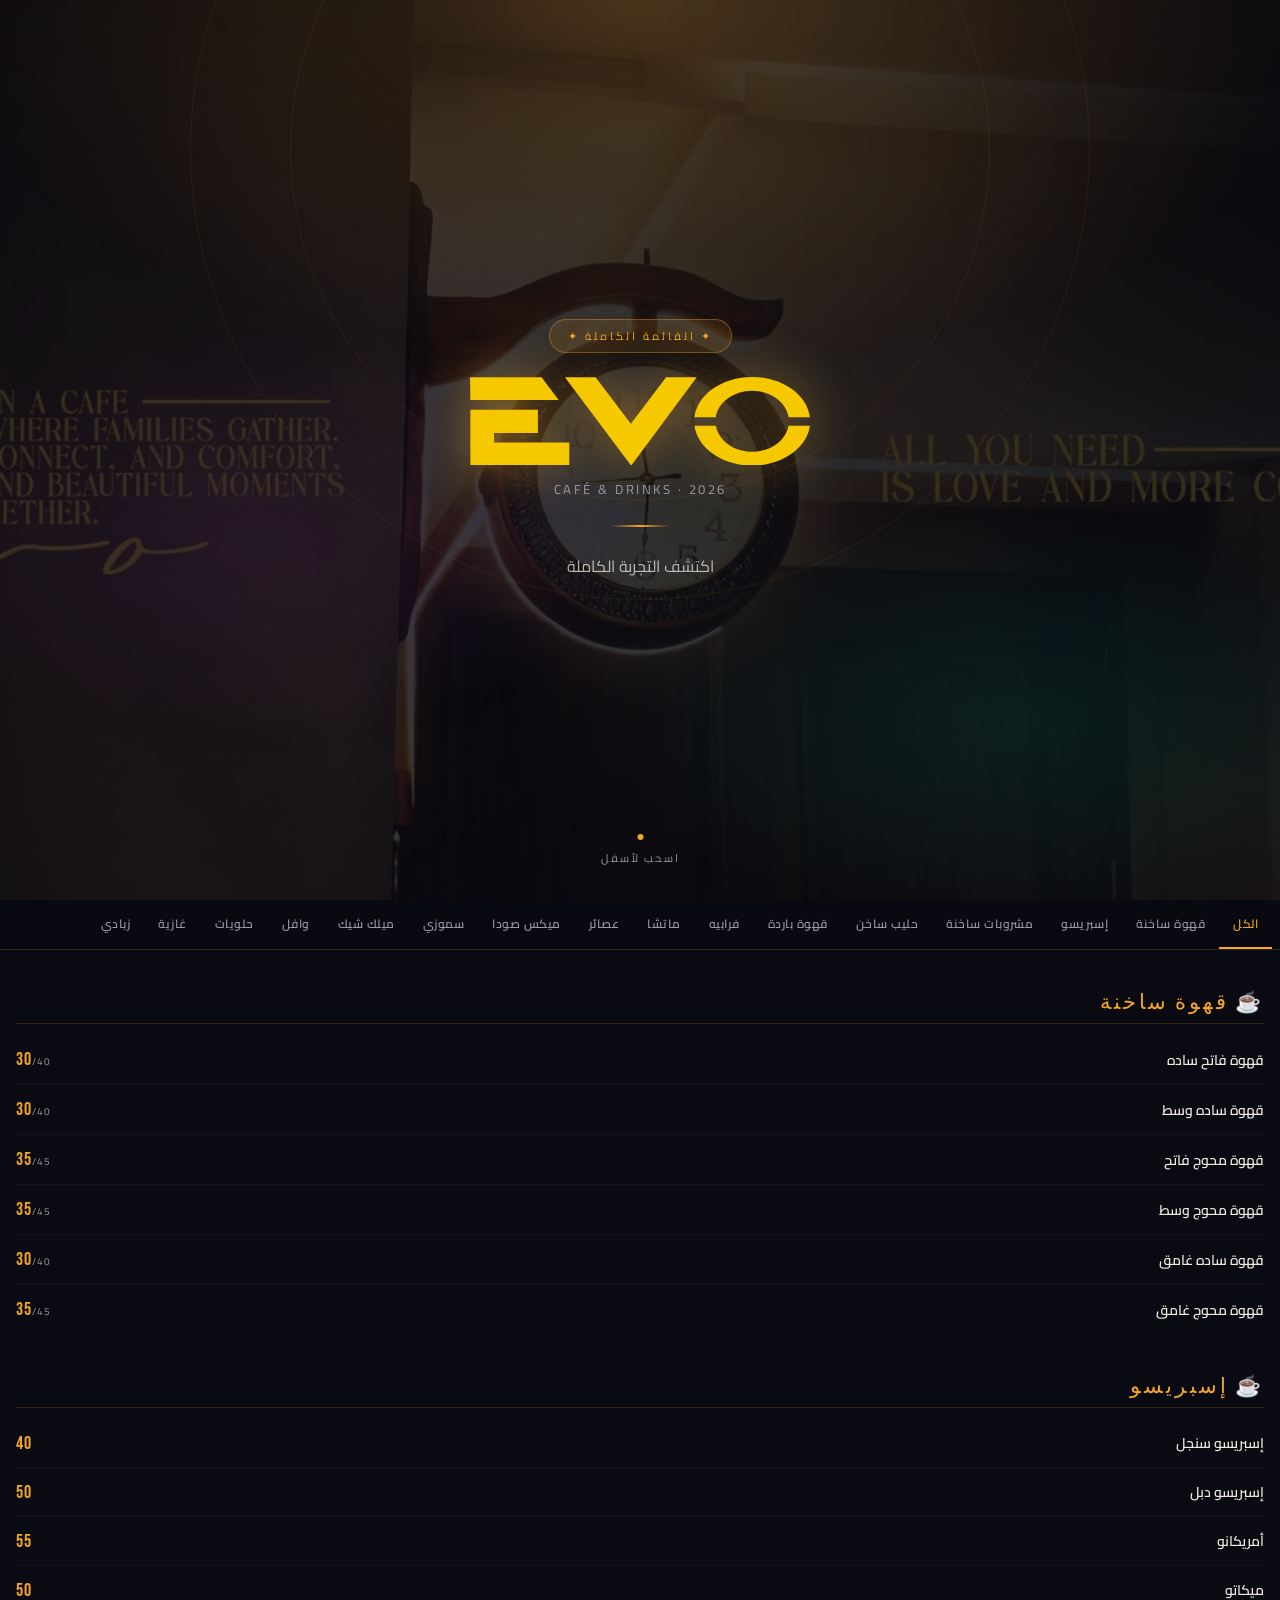
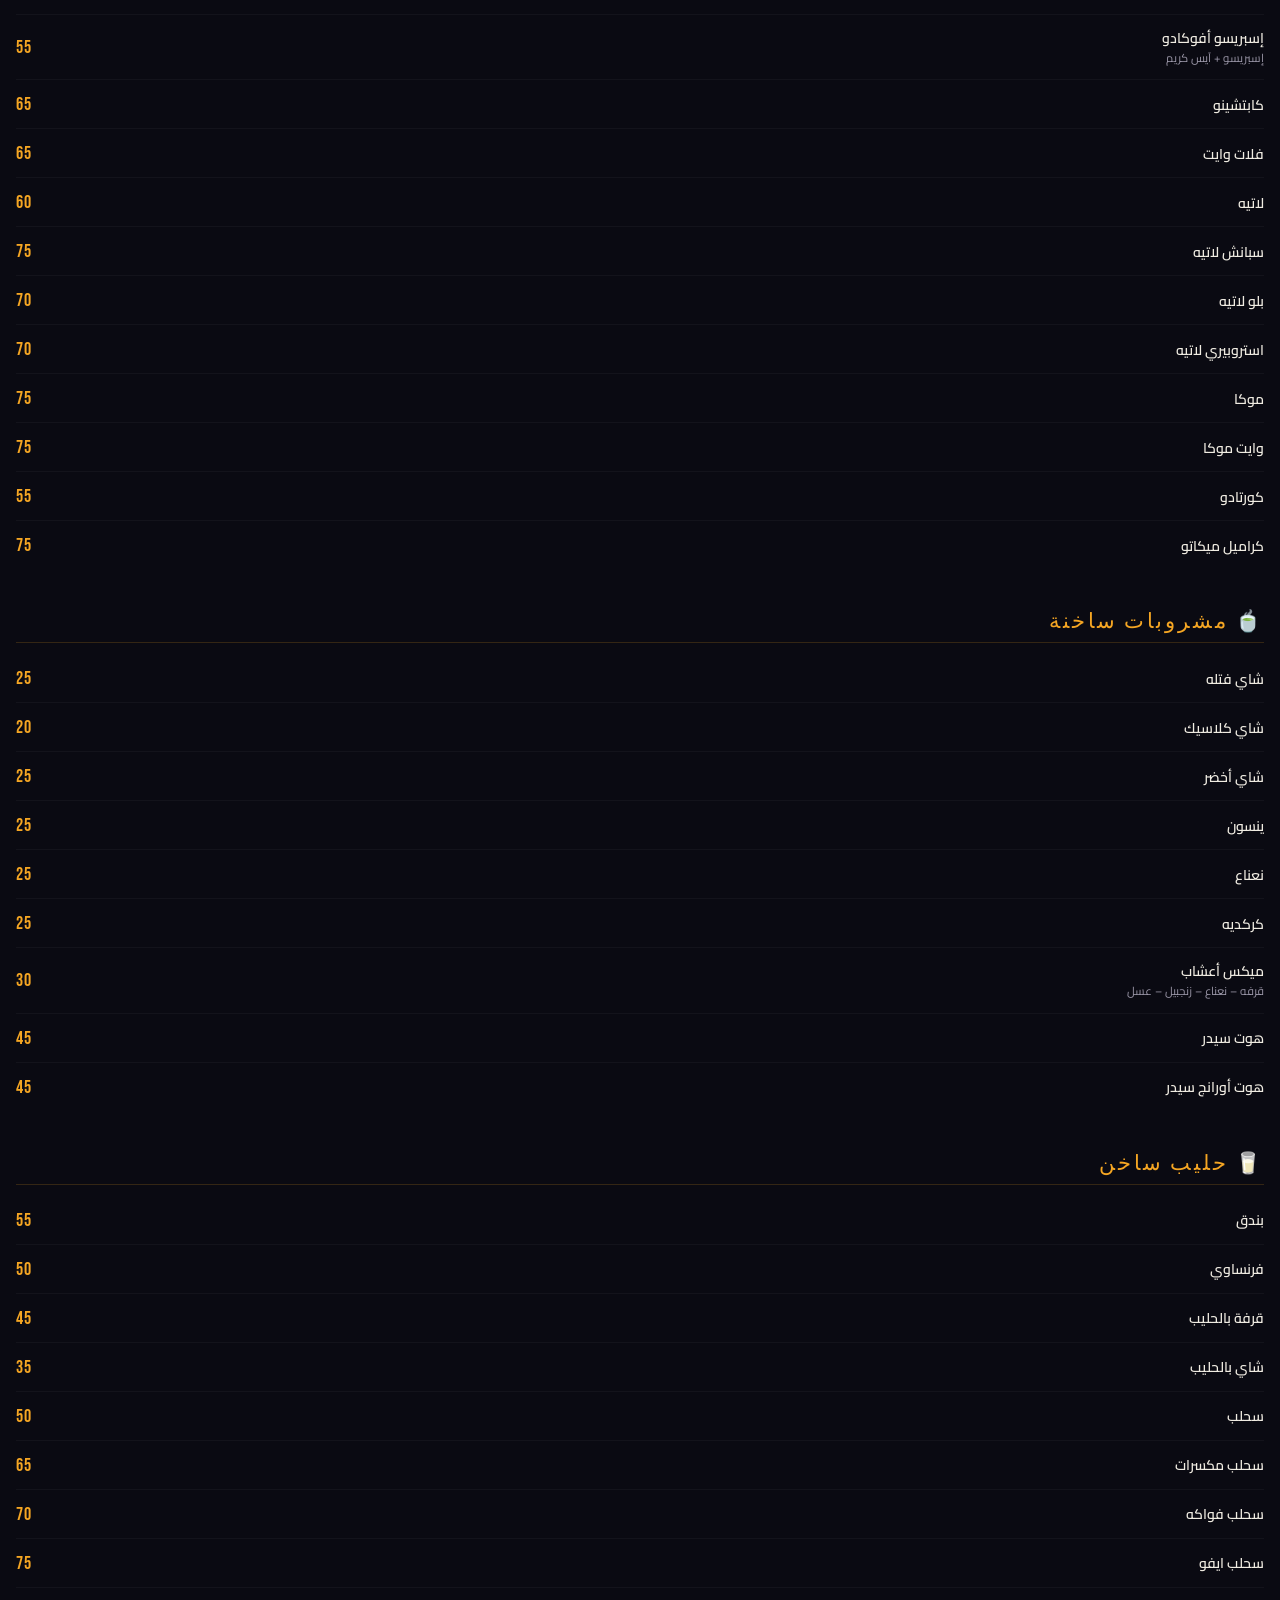
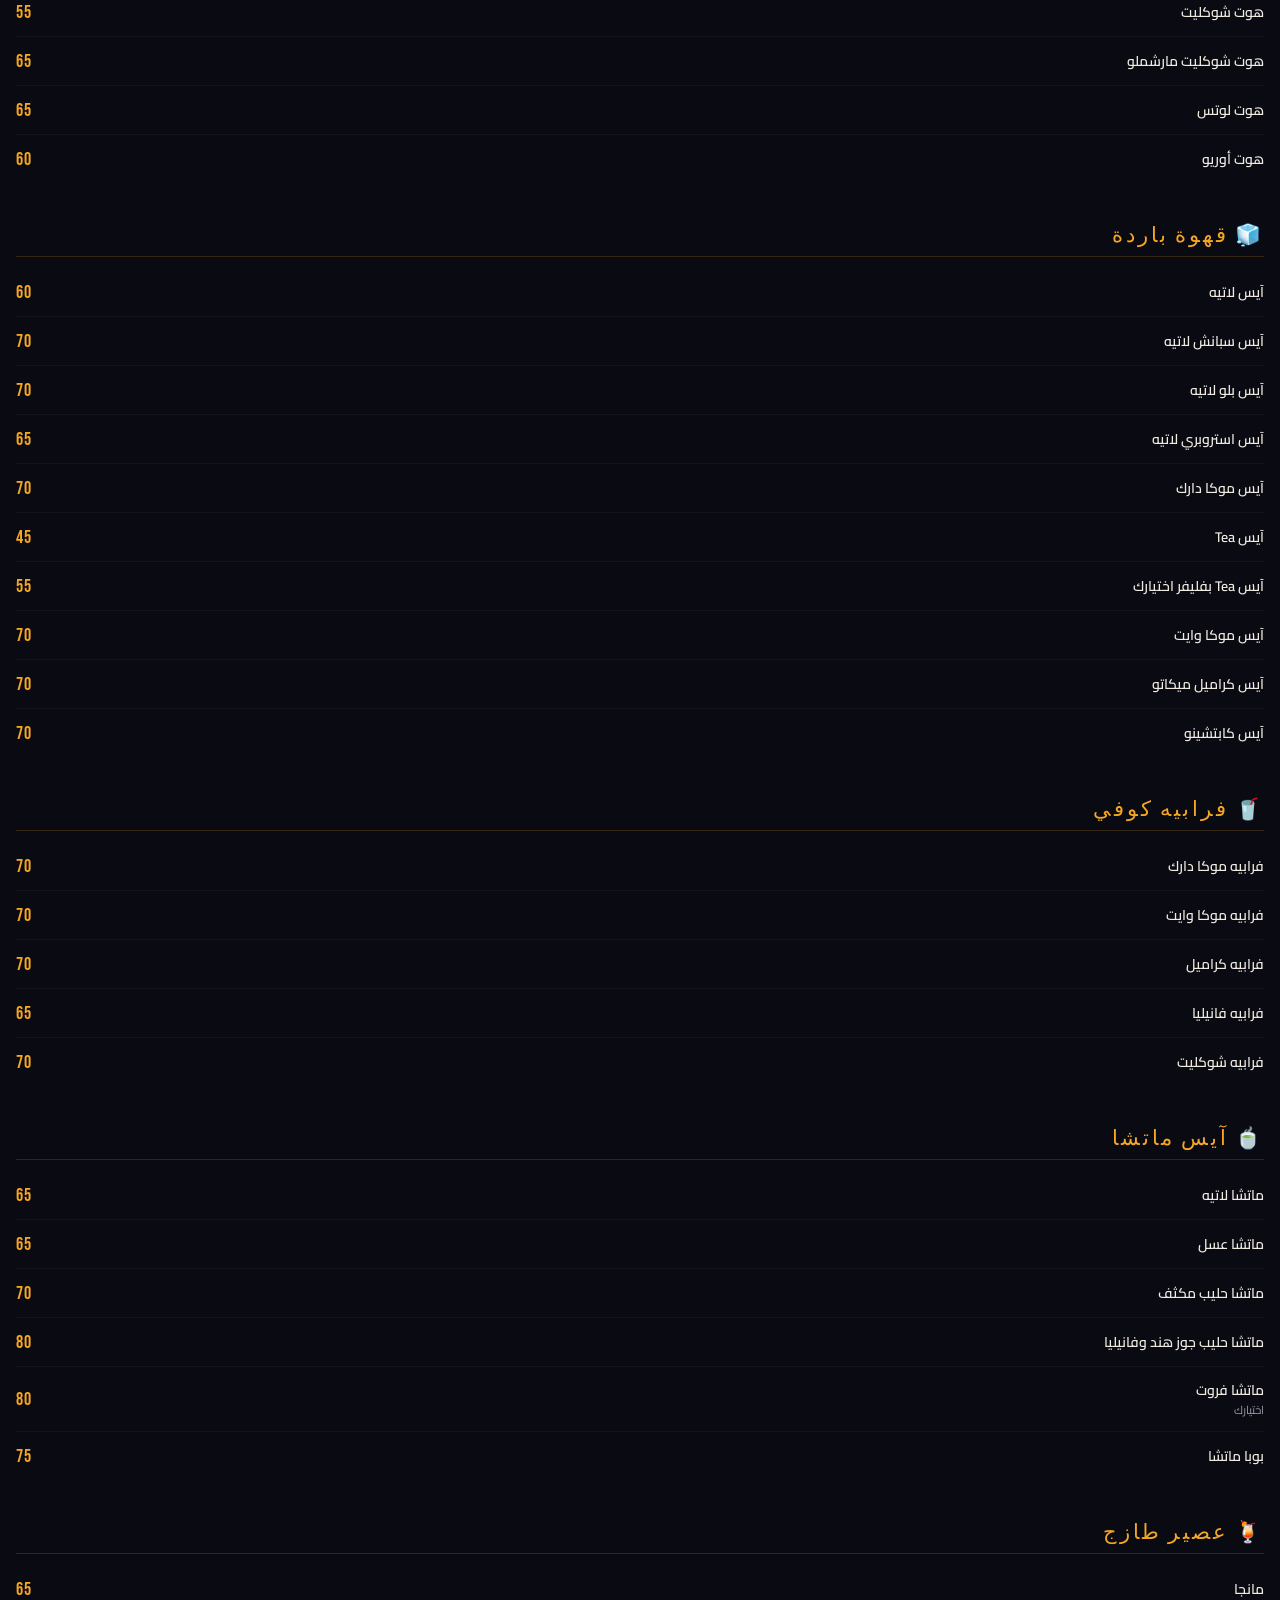
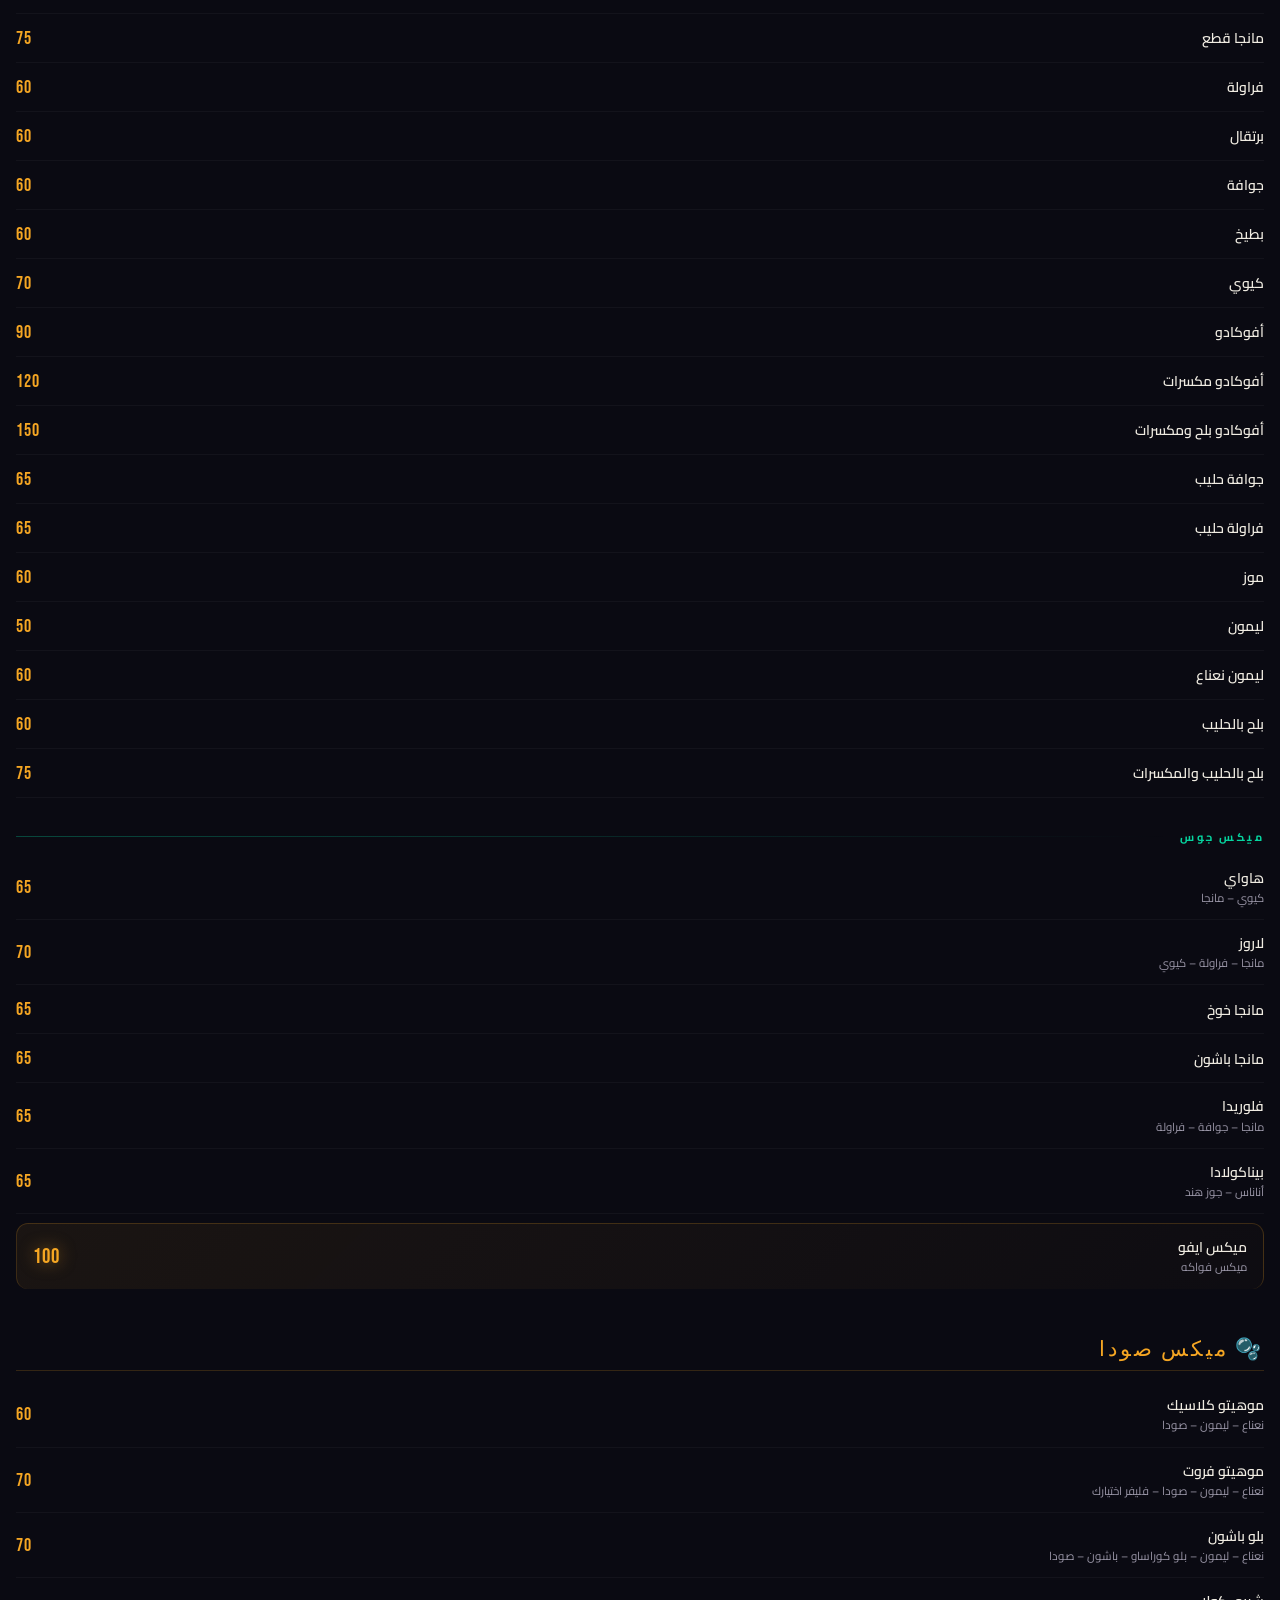
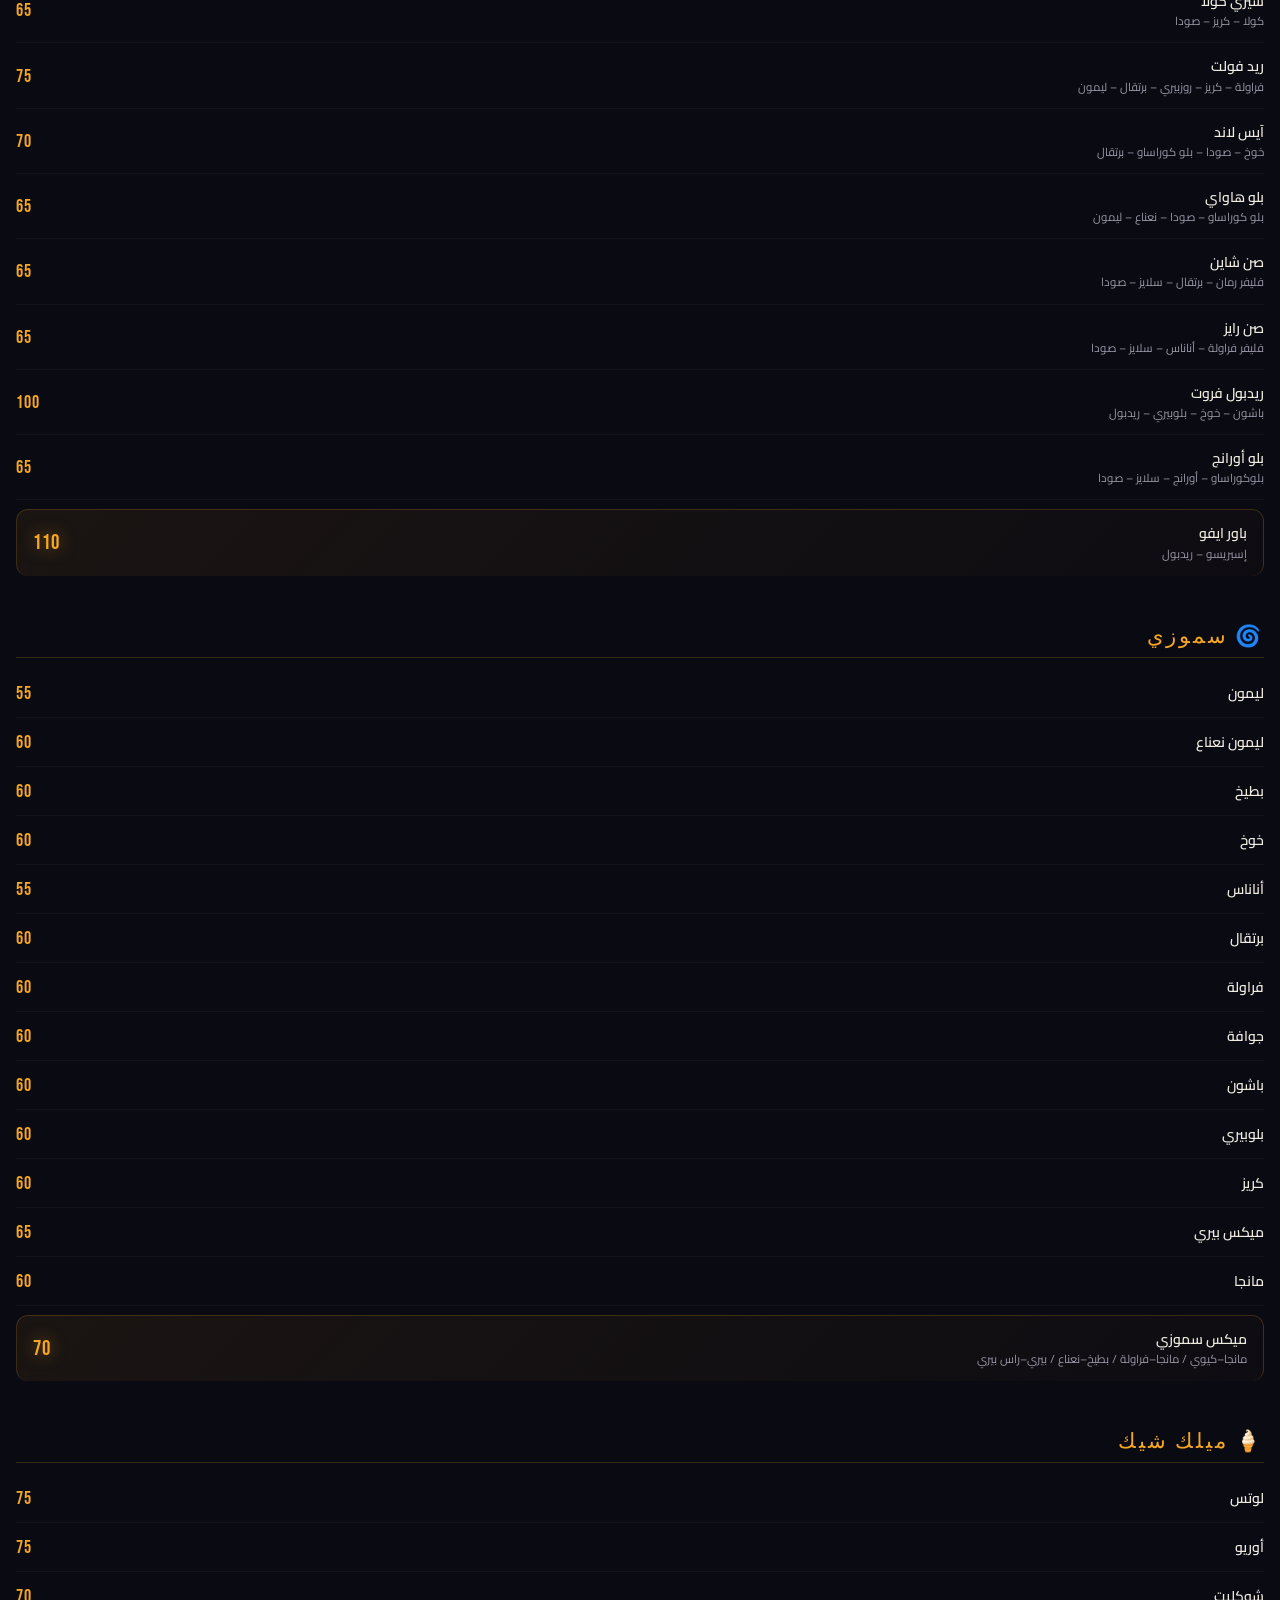
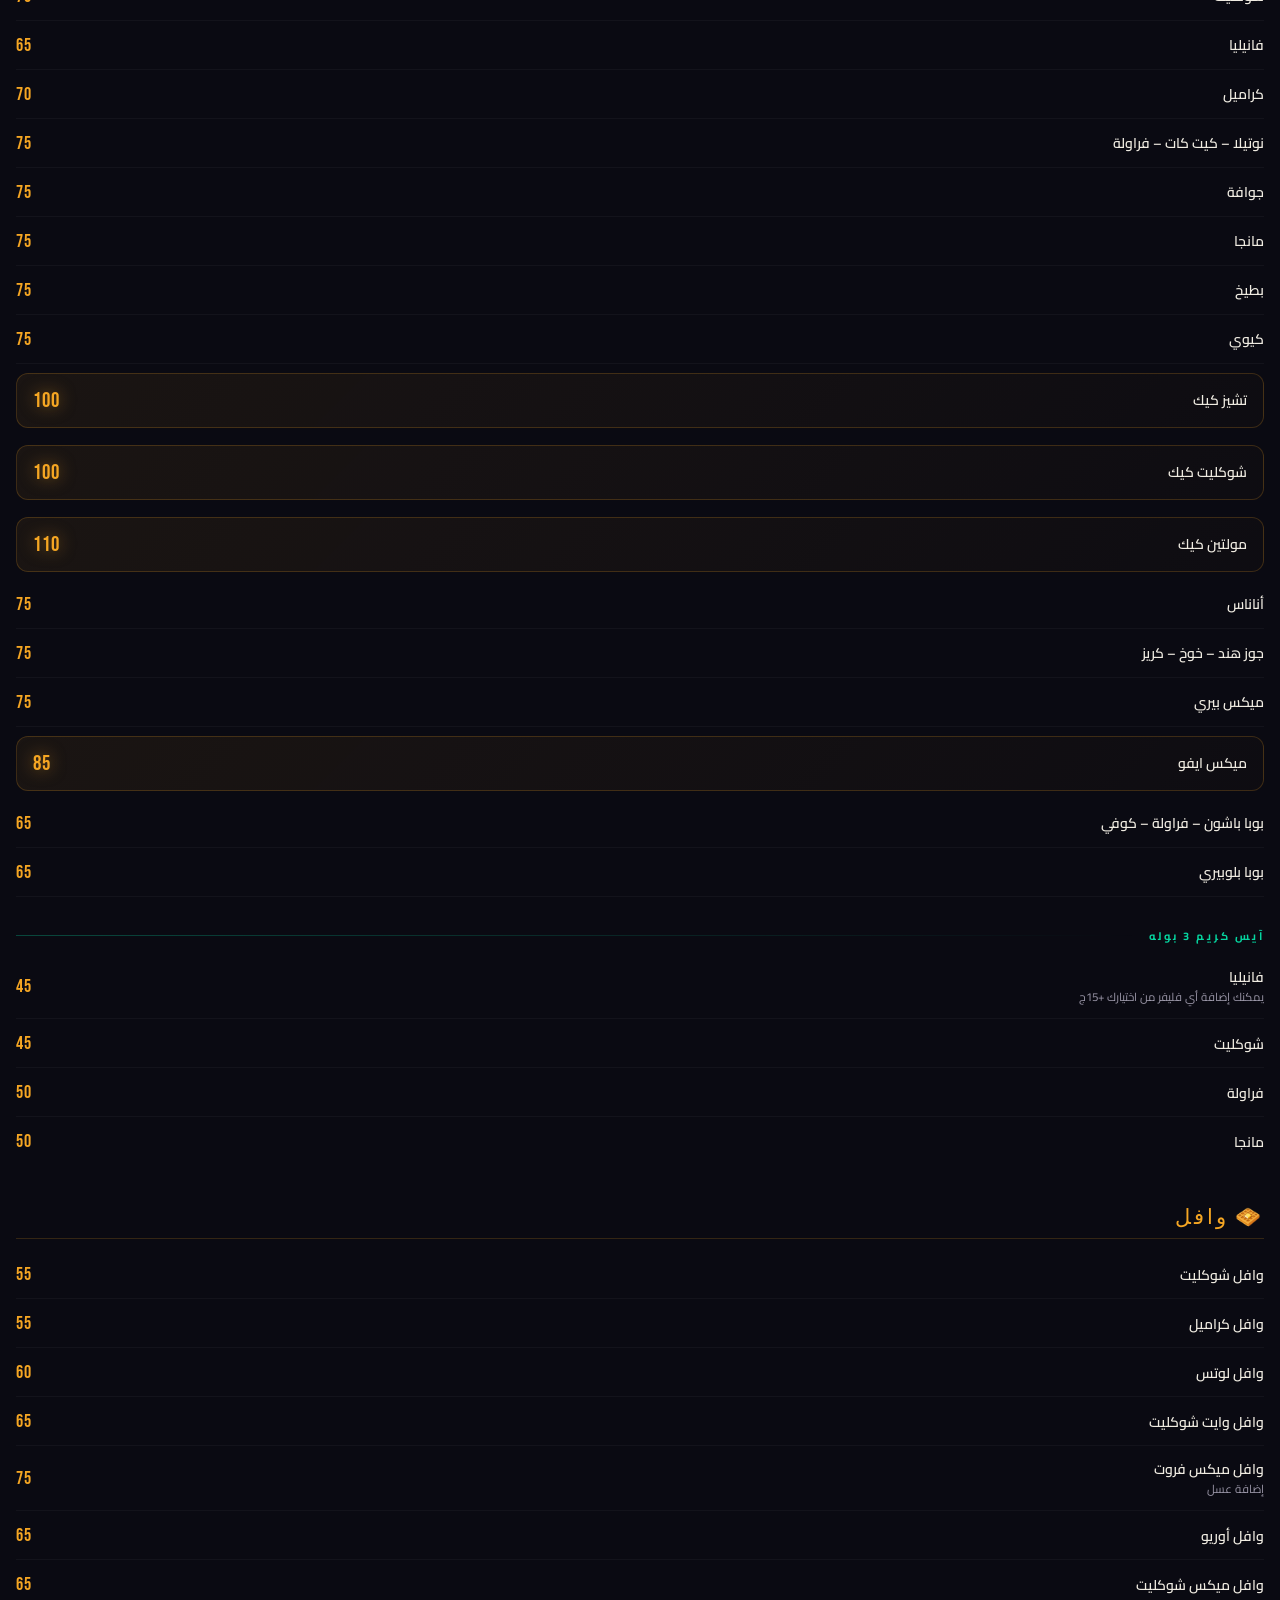
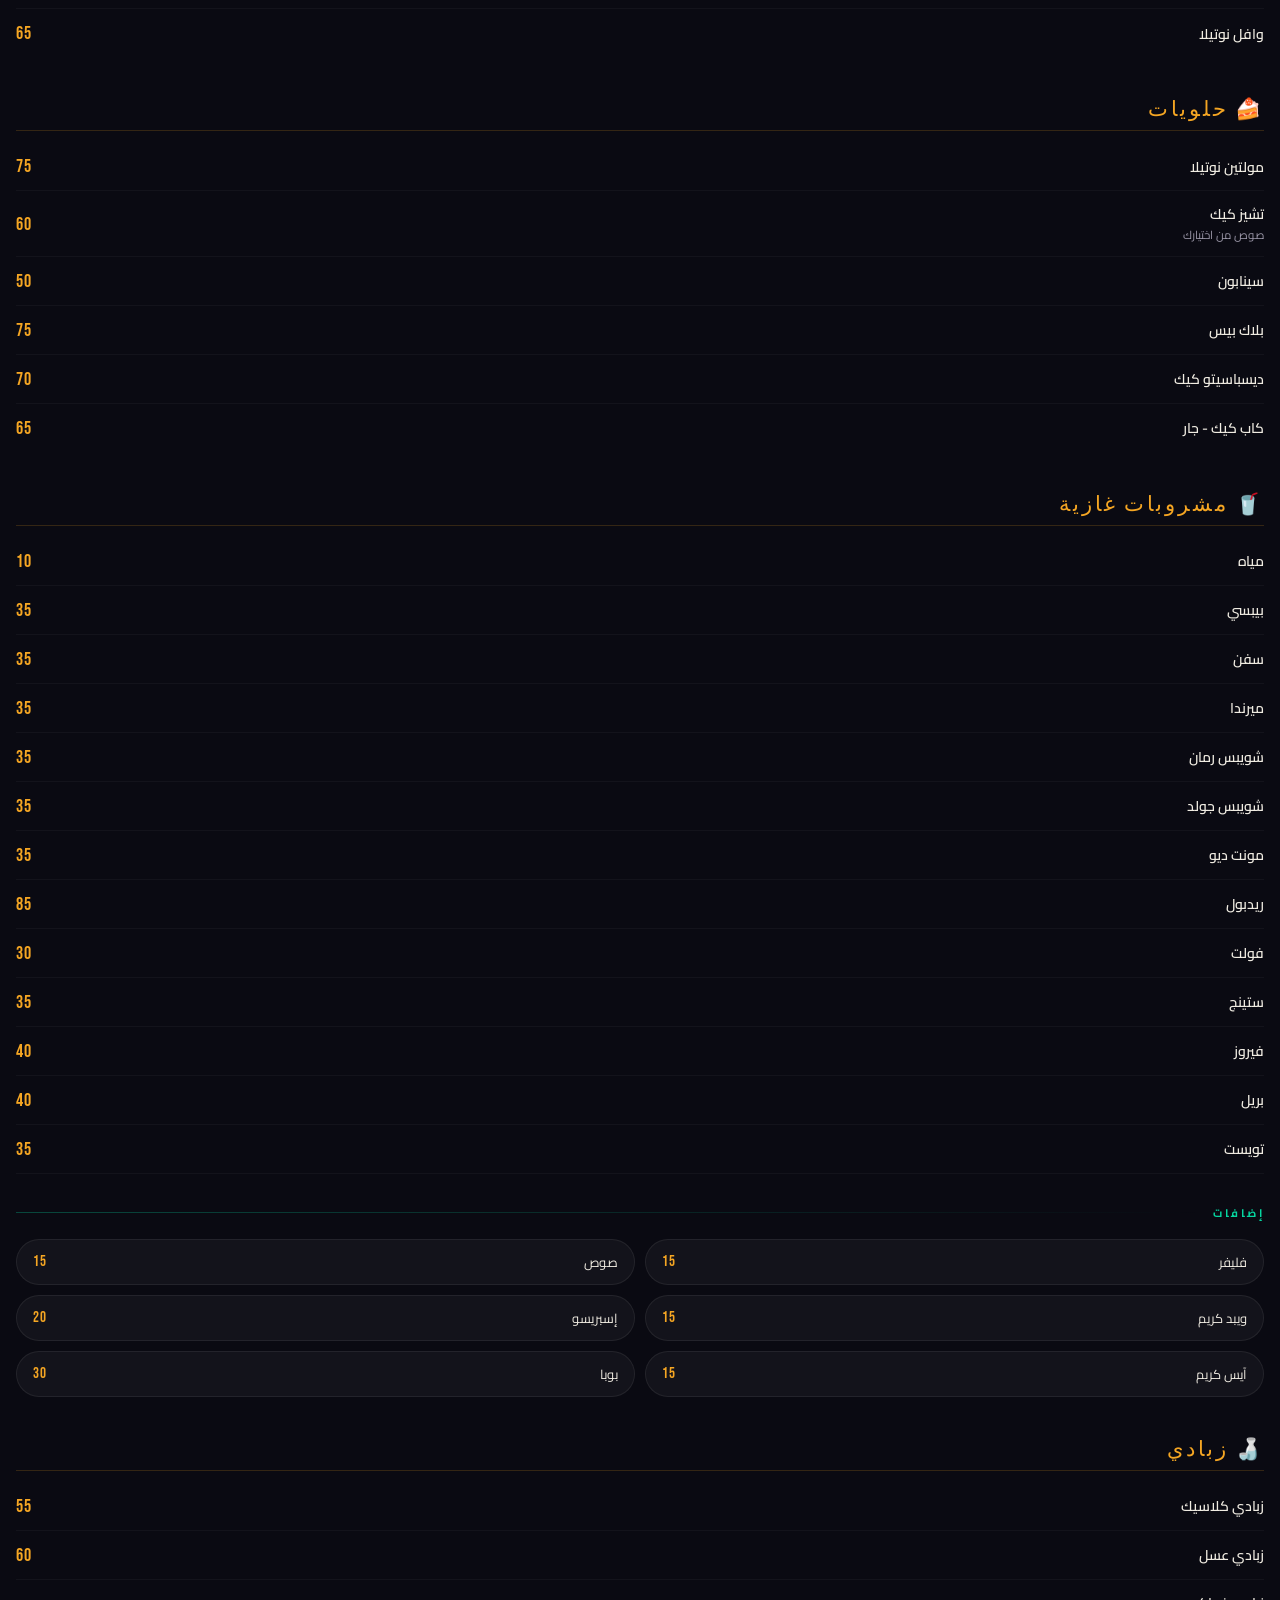
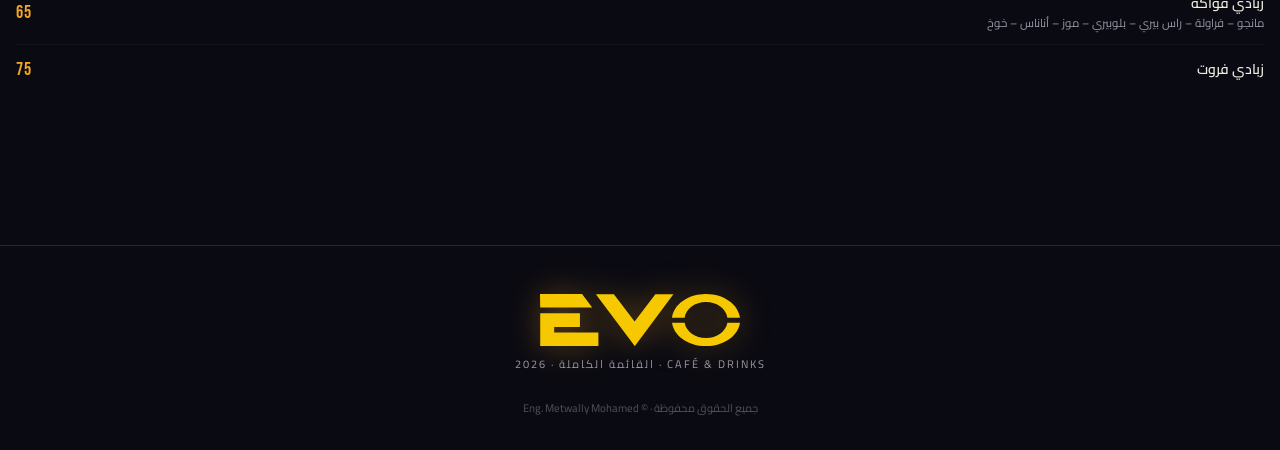
==== index.html @ 27dd9541 "Change prices for highlighted dessert items Updated prices for highlighted items in the menu." ====
<!DOCTYPE html>
<html lang="ar" dir="rtl">
<head>
<meta charset="UTF-8">
<meta name="viewport" content="width=device-width, initial-scale=1.0, maximum-scale=1.0">
<meta name="description" content="EVO Café — القائمة الكاملة للمشروبات والحلويات">
<meta name="theme-color" content="#0a0a12">
<meta name="apple-mobile-web-app-capable" content="yes">
<meta name="apple-mobile-web-app-status-bar-style" content="black-translucent">
<link rel="icon" type="image/svg+xml" href="favicon.svg">
<title>EVO Café — Menu</title>
<link href="https://fonts.googleapis.com/css2?family=Cairo:wght@400;600;700;900&family=Bebas+Neue&display=swap" rel="stylesheet">
<link rel="stylesheet" href="style.css">
</head>
<body>

<!-- HERO -->
<section class="hero">
  <div class="hero-bg"></div>
  <div class="hero-ring"></div>
  <div class="hero-ring"></div>
  <div class="hero-ring"></div>

  <div class="hero-content">
    <div class="hero-badge">✦ القائمة الكاملة ✦</div>
    <svg class="hero-logo" xmlns="http://www.w3.org/2000/svg" viewBox="0 0 531.633 138.746" aria-label="EVO Café">
      <path fill="#F5C800" d="M 0.000,0.201 L 0.475,35.972 L 138.664,35.972 L 111.874,0.201 L 0.000,0.201"/>
      <path fill="#F5C800" d="M 0.530,51.364 L 0.530,138.746 L 155.240,138.746 L 155.240,102.589 L 37.641,102.589 L 37.641,87.422 L 106.158,87.422 L 106.158,51.364 L 0.530,51.364"/>
      <path fill="#F5C800" d="M 306.635,0.486 L 251.504,73.017 L 196.371,0.486 L 148.408,0.486 L 251.991,138.614 L 354.600,0.486 L 306.635,0.486"/>
      <path fill="#F5C800" d="M 441.277,21.541 C 470.475,21.541 494.568,39.657 498.227,63.105 L 531.633,63.105 C 527.526,27.734 488.645,-0.001 441.277,-0.001 C 393.909,-0.001 355.019,27.733 350.914,63.105 L 384.327,63.105 C 387.986,39.657 412.079,21.541 441.277,21.541"/>
      <path fill="#F5C800" d="M 498.091,76.394 C 493.972,99.413 470.107,117.073 441.277,117.073 C 412.445,117.073 388.580,99.413 384.462,76.394 L 351.033,76.394 C 355.680,111.341 394.305,138.615 441.277,138.615 C 488.249,138.615 526.883,111.342 531.529,76.394 L 498.091,76.394"/>
    </svg>
    <div class="hero-sub">Café & Drinks · 2026</div>
    <div class="hero-divider"></div>
    <div class="hero-tagline">اكتشف التجربة الكاملة</div>
  </div>

  <div class="scroll-hint">
    <div class="scroll-dot"></div>
    <span>اسحب لأسفل</span>
  </div>
</section>

<!-- NAV -->
<nav class="nav-wrap" id="mainNav">
  <div class="nav-tabs" id="navTabs">
    <button class="nav-tab active" onclick="showSection('all',this)">الكل</button>
    <button class="nav-tab" onclick="showSection('hot-coffee',this)">قهوة ساخنة</button>
    <button class="nav-tab" onclick="showSection('espresso',this)">إسبريسو</button>
    <button class="nav-tab" onclick="showSection('hot-drinks',this)">مشروبات ساخنة</button>
    <button class="nav-tab" onclick="showSection('hot-milk',this)">حليب ساخن</button>
    <button class="nav-tab" onclick="showSection('ice-coffee',this)">قهوة باردة</button>
    <button class="nav-tab" onclick="showSection('frappe',this)">فرابيه</button>
    <button class="nav-tab" onclick="showSection('matcha',this)">ماتشا</button>
    <button class="nav-tab" onclick="showSection('juice',this)">عصائر</button>
    <button class="nav-tab" onclick="showSection('soda',this)">ميكس صودا</button>
    <button class="nav-tab" onclick="showSection('smoothie',this)">سموزي</button>
    <button class="nav-tab" onclick="showSection('milkshake',this)">ميلك شيك</button>
    <button class="nav-tab" onclick="showSection('waffle',this)">وافل</button>
    <button class="nav-tab" onclick="showSection('desserts',this)">حلويات</button>
    <button class="nav-tab" onclick="showSection('soft',this)">غازية</button>
    <button class="nav-tab" onclick="showSection('yogurt',this)">زبادي</button>
  </div>
</nav>

<div class="menu-body">

<!-- ===== ALL ===== -->
<section class="section active" id="all">
  <div class="all-section-block">
    <div class="all-section-title">☕ قهوة ساخنة</div>
    <div class="items-list">
      <div class="item"><div class="item-left"><div class="item-name">قهوة فاتح ساده</div></div><div class="item-price">30<span class="price-unit">/40</span></div></div>
      <div class="item"><div class="item-left"><div class="item-name">قهوة ساده وسط</div></div><div class="item-price">30<span class="price-unit">/40</span></div></div>
      <div class="item"><div class="item-left"><div class="item-name">قهوة محوج فاتح</div></div><div class="item-price">35<span class="price-unit">/45</span></div></div>
      <div class="item"><div class="item-left"><div class="item-name">قهوة محوج وسط</div></div><div class="item-price">35<span class="price-unit">/45</span></div></div>
      <div class="item"><div class="item-left"><div class="item-name">قهوة ساده غامق</div></div><div class="item-price">30<span class="price-unit">/40</span></div></div>
      <div class="item"><div class="item-left"><div class="item-name">قهوة محوج غامق</div></div><div class="item-price">35<span class="price-unit">/45</span></div></div>
    </div>
  </div>
  <div class="all-section-block">
    <div class="all-section-title">☕ إسبريسو</div>
    <div class="items-list">
      <div class="item"><div class="item-left"><div class="item-name">إسبريسو سنجل</div></div><div class="item-price">40</div></div>
      <div class="item"><div class="item-left"><div class="item-name">إسبريسو دبل</div></div><div class="item-price">50</div></div>
      <div class="item"><div class="item-left"><div class="item-name">أمريكانو</div></div><div class="item-price">55</div></div>
      <div class="item"><div class="item-left"><div class="item-name">ميكاتو</div></div><div class="item-price">50</div></div>
      <div class="item"><div class="item-left"><div class="item-name">إسبريسو أفوكادو</div><div class="item-desc">إسبريسو + آيس كريم</div></div><div class="item-price">55</div></div>
      <div class="item"><div class="item-left"><div class="item-name">كابتشينو</div></div><div class="item-price">65</div></div>
      <div class="item"><div class="item-left"><div class="item-name">فلات وايت</div></div><div class="item-price">65</div></div>
      <div class="item"><div class="item-left"><div class="item-name">لاتيه</div></div><div class="item-price">60</div></div>
      <div class="item"><div class="item-left"><div class="item-name">سبانش لاتيه</div></div><div class="item-price">75</div></div>
      <div class="item"><div class="item-left"><div class="item-name">بلو لاتيه</div></div><div class="item-price">70</div></div>
      <div class="item"><div class="item-left"><div class="item-name">استروبيري لاتيه</div></div><div class="item-price">70</div></div>
      <div class="item"><div class="item-left"><div class="item-name">موكا</div></div><div class="item-price">75</div></div>
      <div class="item"><div class="item-left"><div class="item-name">وايت موكا</div></div><div class="item-price">75</div></div>
      <div class="item"><div class="item-left"><div class="item-name">كورتادو</div></div><div class="item-price">55</div></div>
      <div class="item"><div class="item-left"><div class="item-name">كراميل ميكاتو</div></div><div class="item-price">75</div></div>
    </div>
  </div>
  <div class="all-section-block">
    <div class="all-section-title">🍵 مشروبات ساخنة</div>
    <div class="items-list">
      <div class="item"><div class="item-left"><div class="item-name">شاي فتله</div></div><div class="item-price">25</div></div>
      <div class="item"><div class="item-left"><div class="item-name">شاي كلاسيك</div></div><div class="item-price">20</div></div>
      <div class="item"><div class="item-left"><div class="item-name">شاي أخضر</div></div><div class="item-price">25</div></div>
      <div class="item"><div class="item-left"><div class="item-name">ينسون</div></div><div class="item-price">25</div></div>
      <div class="item"><div class="item-left"><div class="item-name">نعناع</div></div><div class="item-price">25</div></div>
      <div class="item"><div class="item-left"><div class="item-name">كركديه</div></div><div class="item-price">25</div></div>
      <div class="item"><div class="item-left"><div class="item-name">ميكس أعشاب</div><div class="item-desc">قرفه – نعناع – زنجبيل – عسل</div></div><div class="item-price">30</div></div>
      <div class="item"><div class="item-left"><div class="item-name">هوت سيدر</div></div><div class="item-price">45</div></div>
      <div class="item"><div class="item-left"><div class="item-name">هوت أورانج سيدر</div></div><div class="item-price">45</div></div>
    </div>
  </div>
  <div class="all-section-block">
    <div class="all-section-title">🥛 حليب ساخن</div>
    <div class="items-list">
      <div class="item"><div class="item-left"><div class="item-name">بندق</div></div><div class="item-price">55</div></div>
      <div class="item"><div class="item-left"><div class="item-name">فرنساوي</div></div><div class="item-price">50</div></div>
      <div class="item"><div class="item-left"><div class="item-name">قرفة بالحليب</div></div><div class="item-price">45</div></div>
      <div class="item"><div class="item-left"><div class="item-name">شاي بالحليب</div></div><div class="item-price">35</div></div>
      <div class="item"><div class="item-left"><div class="item-name">سحلب</div></div><div class="item-price">50</div></div>
      <div class="item"><div class="item-left"><div class="item-name">سحلب مكسرات</div></div><div class="item-price">65</div></div>
      <div class="item"><div class="item-left"><div class="item-name">سحلب فواكه</div></div><div class="item-price">70</div></div>
      <div class="item"><div class="item-left"><div class="item-name">سحلب ايفو</div></div><div class="item-price">75</div></div>
      <div class="item"><div class="item-left"><div class="item-name">هوت شوكليت</div></div><div class="item-price">55</div></div>
      <div class="item"><div class="item-left"><div class="item-name">هوت شوكليت مارشملو</div></div><div class="item-price">65</div></div>
      <div class="item"><div class="item-left"><div class="item-name">هوت لوتس</div></div><div class="item-price">65</div></div>
      <div class="item"><div class="item-left"><div class="item-name">هوت أوريو</div></div><div class="item-price">60</div></div>
    </div>
  </div>
  <div class="all-section-block">
    <div class="all-section-title">🧊 قهوة باردة</div>
    <div class="items-list">
      <div class="item"><div class="item-left"><div class="item-name">آيس لاتيه</div></div><div class="item-price">60</div></div>
      <div class="item"><div class="item-left"><div class="item-name">آيس سبانش لاتيه</div></div><div class="item-price">70</div></div>
      <div class="item"><div class="item-left"><div class="item-name">آيس بلو لاتيه</div></div><div class="item-price">70</div></div>
      <div class="item"><div class="item-left"><div class="item-name">آيس استروبري لاتيه</div></div><div class="item-price">65</div></div>
      <div class="item"><div class="item-left"><div class="item-name">آيس موكا دارك</div></div><div class="item-price">70</div></div>
      <div class="item"><div class="item-left"><div class="item-name">آيس Tea</div></div><div class="item-price">45</div></div>
      <div class="item"><div class="item-left"><div class="item-name">آيس Tea بفليفر اختيارك</div></div><div class="item-price">55</div></div>
      <div class="item"><div class="item-left"><div class="item-name">آيس موكا وايت</div></div><div class="item-price">70</div></div>
      <div class="item"><div class="item-left"><div class="item-name">آيس كراميل ميكاتو</div></div><div class="item-price">70</div></div>
      <div class="item"><div class="item-left"><div class="item-name">آيس كابتشينو</div></div><div class="item-price">70</div></div>
    </div>
  </div>
  <div class="all-section-block">
    <div class="all-section-title">🥤 فرابيه كوفي</div>
    <div class="items-list">
      <div class="item"><div class="item-left"><div class="item-name">فرابيه موكا دارك</div></div><div class="item-price">70</div></div>
      <div class="item"><div class="item-left"><div class="item-name">فرابيه موكا وايت</div></div><div class="item-price">70</div></div>
      <div class="item"><div class="item-left"><div class="item-name">فرابيه كراميل</div></div><div class="item-price">70</div></div>
      <div class="item"><div class="item-left"><div class="item-name">فرابيه فانيليا</div></div><div class="item-price">65</div></div>
      <div class="item"><div class="item-left"><div class="item-name">فرابيه شوكليت</div></div><div class="item-price">70</div></div>
    </div>
  </div>
  <div class="all-section-block">
    <div class="all-section-title">🍵 آيس ماتشا</div>
    <div class="items-list">
      <div class="item"><div class="item-left"><div class="item-name">ماتشا لاتيه</div></div><div class="item-price">65</div></div>
      <div class="item"><div class="item-left"><div class="item-name">ماتشا عسل</div></div><div class="item-price">65</div></div>
      <div class="item"><div class="item-left"><div class="item-name">ماتشا حليب مكثف</div></div><div class="item-price">70</div></div>
      <div class="item"><div class="item-left"><div class="item-name">ماتشا حليب جوز هند وفانيليا</div></div><div class="item-price">80</div></div>
      <div class="item"><div class="item-left"><div class="item-name">ماتشا فروت</div><div class="item-desc">اختيارك</div></div><div class="item-price">80</div></div>
      <div class="item"><div class="item-left"><div class="item-name">بوبا ماتشا</div></div><div class="item-price">75</div></div>
    </div>
  </div>
  <div class="all-section-block">
    <div class="all-section-title">🍹 عصير طازج</div>
    <div class="items-list">
      <div class="item"><div class="item-left"><div class="item-name">مانجا</div></div><div class="item-price">65</div></div>
      <div class="item"><div class="item-left"><div class="item-name">مانجا قطع</div></div><div class="item-price">75</div></div>
      <div class="item"><div class="item-left"><div class="item-name">فراولة</div></div><div class="item-price">60</div></div>
      <div class="item"><div class="item-left"><div class="item-name">برتقال</div></div><div class="item-price">60</div></div>
      <div class="item"><div class="item-left"><div class="item-name">جوافة</div></div><div class="item-price">60</div></div>
      <div class="item"><div class="item-left"><div class="item-name">بطيخ</div></div><div class="item-price">60</div></div>
      <div class="item"><div class="item-left"><div class="item-name">كيوي</div></div><div class="item-price">70</div></div>
      <div class="item"><div class="item-left"><div class="item-name">أفوكادو</div></div><div class="item-price">90</div></div>
      <div class="item"><div class="item-left"><div class="item-name">أفوكادو مكسرات</div></div><div class="item-price">120</div></div>
      <div class="item"><div class="item-left"><div class="item-name">أفوكادو بلح ومكسرات</div></div><div class="item-price">150</div></div>
      <div class="item"><div class="item-left"><div class="item-name">جوافة حليب</div></div><div class="item-price">65</div></div>
      <div class="item"><div class="item-left"><div class="item-name">فراولة حليب</div></div><div class="item-price">65</div></div>
      <div class="item"><div class="item-left"><div class="item-name">موز</div></div><div class="item-price">60</div></div>
      <div class="item"><div class="item-left"><div class="item-name">ليمون</div></div><div class="item-price">50</div></div>
      <div class="item"><div class="item-left"><div class="item-name">ليمون نعناع</div></div><div class="item-price">60</div></div>
      <div class="item"><div class="item-left"><div class="item-name">بلح بالحليب</div></div><div class="item-price">60</div></div>
      <div class="item"><div class="item-left"><div class="item-name">بلح بالحليب والمكسرات</div></div><div class="item-price">75</div></div>
      <div class="sub-group"><span class="sub-group-label">ميكس جوس</span><div class="sub-group-line"></div></div>
      <div class="item"><div class="item-left"><div class="item-name">هاواي</div><div class="item-desc">كيوي – مانجا</div></div><div class="item-price">65</div></div>
      <div class="item"><div class="item-left"><div class="item-name">لاروز</div><div class="item-desc">مانجا – فراولة – كيوي</div></div><div class="item-price">70</div></div>
      <div class="item"><div class="item-left"><div class="item-name">مانجا خوخ</div></div><div class="item-price">65</div></div>
      <div class="item"><div class="item-left"><div class="item-name">مانجا باشون</div></div><div class="item-price">65</div></div>
      <div class="item"><div class="item-left"><div class="item-name">فلوريدا</div><div class="item-desc">مانجا – جوافة – فراولة</div></div><div class="item-price">65</div></div>
      <div class="item"><div class="item-left"><div class="item-name">بيناكولادا</div><div class="item-desc">أناناس – جوز هند</div></div><div class="item-price">65</div></div>
      <div class="item highlight-item"><div class="item-left"><div class="item-name">ميكس ايفو</div><div class="item-desc">ميكس فواكه</div></div><div class="item-price">100</div></div>
    </div>
  </div>
  <div class="all-section-block">
    <div class="all-section-title">🫧 ميكس صودا</div>
    <div class="items-list">
      <div class="item"><div class="item-left"><div class="item-name">موهيتو كلاسيك</div><div class="item-desc">نعناع – ليمون – صودا</div></div><div class="item-price">60</div></div>
      <div class="item"><div class="item-left"><div class="item-name">موهيتو فروت</div><div class="item-desc">نعناع – ليمون – صودا – فليفر اختيارك</div></div><div class="item-price">70</div></div>
      <div class="item"><div class="item-left"><div class="item-name">بلو باشون</div><div class="item-desc">نعناع – ليمون – بلو كوراساو – باشون – صودا</div></div><div class="item-price">70</div></div>
      <div class="item"><div class="item-left"><div class="item-name">شيري كولا</div><div class="item-desc">كولا – كريز – صودا</div></div><div class="item-price">65</div></div>
      <div class="item"><div class="item-left"><div class="item-name">ريد فولت</div><div class="item-desc">فراولة – كريز – روزبيري – برتقال – ليمون</div></div><div class="item-price">75</div></div>
      <div class="item"><div class="item-left"><div class="item-name">آيس لاند</div><div class="item-desc">خوخ – صودا – بلو كوراساو – برتقال</div></div><div class="item-price">70</div></div>
      <div class="item"><div class="item-left"><div class="item-name">بلو هاواي</div><div class="item-desc">بلو كوراساو – صودا – نعناع – ليمون</div></div><div class="item-price">65</div></div>
      <div class="item"><div class="item-left"><div class="item-name">صن شاين</div><div class="item-desc">فليفر رمان – برتقال – سلايز – صودا</div></div><div class="item-price">65</div></div>
      <div class="item"><div class="item-left"><div class="item-name">صن رايز</div><div class="item-desc">فليفر فراولة – أناناس – سلايز – صودا</div></div><div class="item-price">65</div></div>
      <div class="item"><div class="item-left"><div class="item-name">ريدبول فروت</div><div class="item-desc">باشون – خوخ – بلوبيري – ريدبول</div></div><div class="item-price">100</div></div>
      <div class="item"><div class="item-left"><div class="item-name">بلو أورانج</div><div class="item-desc">بلوكوراساو – أورانج – سلايز – صودا</div></div><div class="item-price">65</div></div>
      <div class="item highlight-item"><div class="item-left"><div class="item-name">باور ايفو</div><div class="item-desc">إسبريسو – ريدبول</div></div><div class="item-price">110</div></div>
    </div>
  </div>
  <div class="all-section-block">
    <div class="all-section-title">🌀 سموزي</div>
    <div class="items-list">
      <div class="item"><div class="item-left"><div class="item-name">ليمون</div></div><div class="item-price">55</div></div>
      <div class="item"><div class="item-left"><div class="item-name">ليمون نعناع</div></div><div class="item-price">60</div></div>
      <div class="item"><div class="item-left"><div class="item-name">بطيخ</div></div><div class="item-price">60</div></div>
      <div class="item"><div class="item-left"><div class="item-name">خوخ</div></div><div class="item-price">60</div></div>
      <div class="item"><div class="item-left"><div class="item-name">أناناس</div></div><div class="item-price">55</div></div>
      <div class="item"><div class="item-left"><div class="item-name">برتقال</div></div><div class="item-price">60</div></div>
      <div class="item"><div class="item-left"><div class="item-name">فراولة</div></div><div class="item-price">60</div></div>
      <div class="item"><div class="item-left"><div class="item-name">جوافة</div></div><div class="item-price">60</div></div>
      <div class="item"><div class="item-left"><div class="item-name">باشون</div></div><div class="item-price">60</div></div>
      <div class="item"><div class="item-left"><div class="item-name">بلوبيري</div></div><div class="item-price">60</div></div>
      <div class="item"><div class="item-left"><div class="item-name">كريز</div></div><div class="item-price">60</div></div>
      <div class="item"><div class="item-left"><div class="item-name">ميكس بيري</div></div><div class="item-price">65</div></div>
      <div class="item"><div class="item-left"><div class="item-name">مانجا</div></div><div class="item-price">60</div></div>
      <div class="item highlight-item"><div class="item-left"><div class="item-name">ميكس سموزي</div><div class="item-desc">مانجا–كيوي / مانجا–فراولة / بطيخ–نعناع / بيري–راس بيري</div></div><div class="item-price">70</div></div>
    </div>
  </div>
  <div class="all-section-block">
    <div class="all-section-title">🍦 ميلك شيك</div>
    <div class="items-list">
      <div class="item"><div class="item-left"><div class="item-name">لوتس</div></div><div class="item-price">75</div></div>
      <div class="item"><div class="item-left"><div class="item-name">أوريو</div></div><div class="item-price">75</div></div>
      <div class="item"><div class="item-left"><div class="item-name">شوكليت</div></div><div class="item-price">70</div></div>
      <div class="item"><div class="item-left"><div class="item-name">فانيليا</div></div><div class="item-price">65</div></div>
      <div class="item"><div class="item-left"><div class="item-name">كراميل</div></div><div class="item-price">70</div></div>
      <div class="item"><div class="item-left"><div class="item-name">نوتيلا – كيت كات – فراولة</div></div><div class="item-price">75</div></div>
      <div class="item"><div class="item-left"><div class="item-name">جوافة</div></div><div class="item-price">75</div></div>
      <div class="item"><div class="item-left"><div class="item-name">مانجا</div></div><div class="item-price">75</div></div>
      <div class="item"><div class="item-left"><div class="item-name">بطيخ</div></div><div class="item-price">75</div></div>
      <div class="item"><div class="item-left"><div class="item-name">كيوي</div></div><div class="item-price">75</div></div>
      <div class="item highlight-item"><div class="item-left"><div class="item-name">تشيز كيك</div></div><div class="item-price">100</div></div>
      <div class="item highlight-item"><div class="item-left"><div class="item-name">شوكليت كيك</div></div><div class="item-price">100</div></div>
      <div class="item highlight-item"><div class="item-left"><div class="item-name">مولتين كيك</div></div><div class="item-price">110</div></div>
      <div class="item"><div class="item-left"><div class="item-name">أناناس</div></div><div class="item-price">75</div></div>
      <div class="item"><div class="item-left"><div class="item-name">جوز هند – خوخ – كريز</div></div><div class="item-price">75</div></div>
      <div class="item"><div class="item-left"><div class="item-name">ميكس بيري</div></div><div class="item-price">75</div></div>
      <div class="item highlight-item"><div class="item-left"><div class="item-name">ميكس ايفو</div></div><div class="item-price">85</div></div>
      <div class="item"><div class="item-left"><div class="item-name">بوبا باشون – فراولة – كوفي</div></div><div class="item-price">65</div></div>
      <div class="item"><div class="item-left"><div class="item-name">بوبا بلوبيري</div></div><div class="item-price">65</div></div>
      <div class="sub-group"><span class="sub-group-label">آيس كريم 3 بوله</span><div class="sub-group-line"></div></div>
      <div class="item"><div class="item-left"><div class="item-name">فانيليا</div><div class="item-desc">يمكنك إضافة أي فليفر من اختيارك +15ج</div></div><div class="item-price">45</div></div>
      <div class="item"><div class="item-left"><div class="item-name">شوكليت</div></div><div class="item-price">45</div></div>
      <div class="item"><div class="item-left"><div class="item-name">فراولة</div></div><div class="item-price">50</div></div>
      <div class="item"><div class="item-left"><div class="item-name">مانجا</div></div><div class="item-price">50</div></div>
    </div>
  </div>
  <div class="all-section-block">
    <div class="all-section-title">🧇 وافل</div>
    <div class="items-list">
      <div class="item"><div class="item-left"><div class="item-name">وافل شوكليت</div></div><div class="item-price">55</div></div>
      <div class="item"><div class="item-left"><div class="item-name">وافل كراميل</div></div><div class="item-price">55</div></div>
      <div class="item"><div class="item-left"><div class="item-name">وافل لوتس</div></div><div class="item-price">60</div></div>
      <div class="item"><div class="item-left"><div class="item-name">وافل وايت شوكليت</div></div><div class="item-price">65</div></div>
      <div class="item"><div class="item-left"><div class="item-name">وافل ميكس فروت</div><div class="item-desc">إضافة عسل</div></div><div class="item-price">75</div></div>
      <div class="item"><div class="item-left"><div class="item-name">وافل أوريو</div></div><div class="item-price">65</div></div>
      <div class="item"><div class="item-left"><div class="item-name">وافل ميكس شوكليت</div></div><div class="item-price">65</div></div>
      <div class="item"><div class="item-left"><div class="item-name">وافل نوتيلا</div></div><div class="item-price">65</div></div>
    </div>
  </div>
  <div class="all-section-block">
    <div class="all-section-title">🍰 حلويات</div>
    <div class="items-list">
      <div class="item"><div class="item-left"><div class="item-name">مولتين نوتيلا</div></div><div class="item-price">75</div></div>
      <div class="item"><div class="item-left"><div class="item-name">تشيز كيك</div><div class="item-desc">صوص من اختيارك</div></div><div class="item-price">60</div></div>
      <div class="item"><div class="item-left"><div class="item-name">سينابون</div></div><div class="item-price">50</div></div>
      <div class="item"><div class="item-left"><div class="item-name">بلاك بيس</div></div><div class="item-price">75</div></div>
      <div class="item"><div class="item-left"><div class="item-name">ديسباسيتو كيك</div></div><div class="item-price">70</div></div>
      <div class="item"><div class="item-left"><div class="item-name">كاب كيك - جار</div></div><div class="item-price">65</div></div>
    </div>
  </div>
  <div class="all-section-block">
    <div class="all-section-title">🥤 مشروبات غازية</div>
    <div class="items-list">
      <div class="item"><div class="item-left"><div class="item-name">مياه</div></div><div class="item-price">10</div></div>
      <div class="item"><div class="item-left"><div class="item-name">بيبسي</div></div><div class="item-price">35</div></div>
      <div class="item"><div class="item-left"><div class="item-name">سفن</div></div><div class="item-price">35</div></div>
      <div class="item"><div class="item-left"><div class="item-name">ميرندا</div></div><div class="item-price">35</div></div>
      <div class="item"><div class="item-left"><div class="item-name">شويبس رمان</div></div><div class="item-price">35</div></div>
      <div class="item"><div class="item-left"><div class="item-name">شويبس جولد</div></div><div class="item-price">35</div></div>
      <div class="item"><div class="item-left"><div class="item-name">مونت ديو</div></div><div class="item-price">35</div></div>
      <div class="item"><div class="item-left"><div class="item-name">ريدبول</div></div><div class="item-price">85</div></div>
      <div class="item"><div class="item-left"><div class="item-name">فولت</div></div><div class="item-price">30</div></div>
      <div class="item"><div class="item-left"><div class="item-name">ستينج</div></div><div class="item-price">35</div></div>
      <div class="item"><div class="item-left"><div class="item-name">فيروز</div></div><div class="item-price">40</div></div>
      <div class="item"><div class="item-left"><div class="item-name">بريل</div></div><div class="item-price">40</div></div>
      <div class="item"><div class="item-left"><div class="item-name">تويست</div></div><div class="item-price">35</div></div>
      <div class="sub-group"><span class="sub-group-label">إضافات</span><div class="sub-group-line"></div></div>
    </div>
    <div class="extras-grid">
      <div class="extra-pill"><span>فليفر</span><span class="item-price">15</span></div>
      <div class="extra-pill"><span>صوص</span><span class="item-price">15</span></div>
      <div class="extra-pill"><span>ويبد كريم</span><span class="item-price">15</span></div>
      <div class="extra-pill"><span>إسبريسو</span><span class="item-price">20</span></div>
      <div class="extra-pill"><span>آيس كريم</span><span class="item-price">15</span></div>
      <div class="extra-pill"><span>بوبا</span><span class="item-price">30</span></div>
    </div>
  </div>
  <div class="all-section-block">
    <div class="all-section-title">🍶 زبادي</div>
    <div class="items-list">
      <div class="item"><div class="item-left"><div class="item-name">زبادي كلاسيك</div></div><div class="item-price">55</div></div>
      <div class="item"><div class="item-left"><div class="item-name">زبادي عسل</div></div><div class="item-price">60</div></div>
      <div class="item"><div class="item-left"><div class="item-name">زبادي فواكه</div><div class="item-desc">مانجو – فراولة – راس بيري – بلوبيري – موز – أناناس – خوخ</div></div><div class="item-price">65</div></div>
      <div class="item"><div class="item-left"><div class="item-name">زبادي فروت</div></div><div class="item-price">75</div></div>
    </div>
  </div>
</section>

<!-- ===== HOT COFFEE ===== -->
<section class="section" id="hot-coffee">
  <div class="sec-header"><div class="sec-num">01</div><div class="sec-title-wrap"><div class="sec-title-en">HOT COFFEE</div><div class="sec-title-ar">قهوة ساخنة</div></div></div>
  <div class="items-list">
    <div class="item"><div class="item-left"><div class="item-name">قهوة فاتح ساده</div></div><div class="item-price">30<span class="price-unit">/40</span></div></div>
    <div class="item"><div class="item-left"><div class="item-name">قهوة ساده وسط</div></div><div class="item-price">30<span class="price-unit">/40</span></div></div>
    <div class="item"><div class="item-left"><div class="item-name">قهوة محوج فاتح</div></div><div class="item-price">35<span class="price-unit">/45</span></div></div>
    <div class="item"><div class="item-left"><div class="item-name">قهوة محوج وسط</div></div><div class="item-price">30<span class="price-unit">/45</span></div></div>
    <div class="item"><div class="item-left"><div class="item-name">قهوة ساده غامق</div></div><div class="item-price">30<span class="price-unit">/40</span></div></div>
    <div class="item"><div class="item-left"><div class="item-name">قهوة محوج غامق</div></div><div class="item-price">35<span class="price-unit">/45</span></div></div>
  </div>
</section>

<!-- ===== ESPRESSO ===== -->
<section class="section" id="espresso">
  <div class="sec-header"><div class="sec-num">02</div><div class="sec-title-wrap"><div class="sec-title-en">ESPRESSO</div><div class="sec-title-ar">إسبريسو</div></div></div>
  <div class="items-list">
    <div class="item"><div class="item-left"><div class="item-name">إسبريسو سنجل</div></div><div class="item-price">40</div></div>
    <div class="item"><div class="item-left"><div class="item-name">إسبريسو دبل</div></div><div class="item-price">50</div></div>
    <div class="item"><div class="item-left"><div class="item-name">أمريكانو</div></div><div class="item-price">55</div></div>
    <div class="item"><div class="item-left"><div class="item-name">ميكاتو</div></div><div class="item-price">50</div></div>
    <div class="item"><div class="item-left"><div class="item-name">إسبريسو أفوكادو</div><div class="item-desc">إسبريسو + آيس كريم</div></div><div class="item-price">55</div></div>
    <div class="sub-group"><span class="sub-group-label">إسبريسو وحليب</span><div class="sub-group-line"></div></div>
    <div class="item"><div class="item-left"><div class="item-name">كابتشينو</div></div><div class="item-price">65</div></div>
    <div class="item"><div class="item-left"><div class="item-name">فلات وايت</div></div><div class="item-price">65</div></div>
    <div class="item"><div class="item-left"><div class="item-name">لاتيه</div></div><div class="item-price">60</div></div>
    <div class="item"><div class="item-left"><div class="item-name">سبانش لاتيه</div></div><div class="item-price">75</div></div>
    <div class="item"><div class="item-left"><div class="item-name">بلو لاتيه</div></div><div class="item-price">70</div></div>
    <div class="item"><div class="item-left"><div class="item-name">استروبيري لاتيه</div></div><div class="item-price">70</div></div>
    <div class="item"><div class="item-left"><div class="item-name">موكا</div></div><div class="item-price">75</div></div>
    <div class="item"><div class="item-left"><div class="item-name">وايت موكا</div></div><div class="item-price">75</div></div>
    <div class="item"><div class="item-left"><div class="item-name">كورتادو</div></div><div class="item-price">55</div></div>
    <div class="item highlight-item"><div class="item-left"><div class="item-name">كراميل ميكاتو</div></div><div class="item-price">75</div></div>
  </div>
</section>

<!-- ===== HOT DRINKS ===== -->
<section class="section" id="hot-drinks">
  <div class="sec-header"><div class="sec-num">03</div><div class="sec-title-wrap"><div class="sec-title-en">HOT DRINKS</div><div class="sec-title-ar">مشروبات ساخنة</div></div></div>
  <div class="items-list">
    <div class="item"><div class="item-left"><div class="item-name">شاي فتله</div></div><div class="item-price">25</div></div>
    <div class="item"><div class="item-left"><div class="item-name">شاي كلاسيك</div></div><div class="item-price">20</div></div>
    <div class="item"><div class="item-left"><div class="item-name">شاي أخضر</div></div><div class="item-price">25</div></div>
    <div class="item"><div class="item-left"><div class="item-name">ينسون</div></div><div class="item-price">25</div></div>
    <div class="item"><div class="item-left"><div class="item-name">نعناع</div></div><div class="item-price">25</div></div>
    <div class="item"><div class="item-left"><div class="item-name">كركديه</div></div><div class="item-price">25</div></div>
    <div class="item"><div class="item-left"><div class="item-name">ميكس أعشاب</div><div class="item-desc">قرفه – نعناع – زنجبيل – عسل</div></div><div class="item-price">30</div></div>
    <div class="item"><div class="item-left"><div class="item-name">هوت سيدر</div></div><div class="item-price">45</div></div>
    <div class="item"><div class="item-left"><div class="item-name">هوت أورانج سيدر</div></div><div class="item-price">45</div></div>
  </div>
</section>

<!-- ===== HOT MILK ===== -->
<section class="section" id="hot-milk">
  <div class="sec-header"><div class="sec-num">04</div><div class="sec-title-wrap"><div class="sec-title-en">HOT MILK</div><div class="sec-title-ar">حليب ساخن</div></div></div>
  <div class="items-list">
    <div class="item"><div class="item-left"><div class="item-name">بندق</div></div><div class="item-price">55</div></div>
    <div class="item"><div class="item-left"><div class="item-name">فرنساوي</div></div><div class="item-price">50</div></div>
    <div class="item"><div class="item-left"><div class="item-name">قرفة بالحليب</div></div><div class="item-price">45</div></div>
    <div class="item"><div class="item-left"><div class="item-name">شاي بالحليب</div></div><div class="item-price">35</div></div>
    <div class="item"><div class="item-left"><div class="item-name">سحلب</div></div><div class="item-price">50</div></div>
    <div class="item"><div class="item-left"><div class="item-name">سحلب مكسرات</div></div><div class="item-price">65</div></div>
    <div class="item"><div class="item-left"><div class="item-name">سحلب فواكه</div></div><div class="item-price">70</div></div>
    <div class="item highlight-item"><div class="item-left"><div class="item-name">سحلب ايفو</div></div><div class="item-price">75</div></div>
    <div class="item"><div class="item-left"><div class="item-name">هوت شوكليت</div></div><div class="item-price">55</div></div>
    <div class="item"><div class="item-left"><div class="item-name">هوت شوكليت مارشملو</div></div><div class="item-price">65</div></div>
    <div class="item"><div class="item-left"><div class="item-name">هوت لوتس</div></div><div class="item-price">65</div></div>
    <div class="item"><div class="item-left"><div class="item-name">هوت أوريو</div></div><div class="item-price">60</div></div>
  </div>
</section>

<!-- ===== ICE COFFEE ===== -->
<section class="section" id="ice-coffee">
  <div class="sec-header"><div class="sec-num">05</div><div class="sec-title-wrap"><div class="sec-title-en">ICE COFFEE</div><div class="sec-title-ar">قهوة باردة</div></div></div>
  <div class="items-list">
    <div class="item"><div class="item-left"><div class="item-name">آيس لاتيه</div></div><div class="item-price">60</div></div>
    <div class="item"><div class="item-left"><div class="item-name">آيس سبانش لاتيه</div></div><div class="item-price">70</div></div>
    <div class="item"><div class="item-left"><div class="item-name">آيس بلو لاتيه</div></div><div class="item-price">70</div></div>
    <div class="item"><div class="item-left"><div class="item-name">آيس استروبري لاتيه</div></div><div class="item-price">65</div></div>
    <div class="item"><div class="item-left"><div class="item-name">آيس موكا دارك</div></div><div class="item-price">70</div></div>
    <div class="item"><div class="item-left"><div class="item-name">آيس Tea</div></div><div class="item-price">45</div></div>
    <div class="item"><div class="item-left"><div class="item-name">آيس Tea بفليفر اختيارك</div></div><div class="item-price">55</div></div>
    <div class="item"><div class="item-left"><div class="item-name">آيس موكا وايت</div></div><div class="item-price">70</div></div>
    <div class="item"><div class="item-left"><div class="item-name">آيس كراميل ميكاتو</div></div><div class="item-price">70</div></div>
    <div class="item"><div class="item-left"><div class="item-name">آيس كابتشينو</div></div><div class="item-price">70</div></div>
  </div>
</section>

<!-- ===== FRAPPE ===== -->
<section class="section" id="frappe">
  <div class="sec-header"><div class="sec-num">06</div><div class="sec-title-wrap"><div class="sec-title-en">FRAPPÉ</div><div class="sec-title-ar">فرابيه كوفي</div></div></div>
  <div class="items-list">
    <div class="item"><div class="item-left"><div class="item-name">فرابيه موكا دارك</div></div><div class="item-price">70</div></div>
    <div class="item"><div class="item-left"><div class="item-name">فرابيه موكا وايت</div></div><div class="item-price">70</div></div>
    <div class="item"><div class="item-left"><div class="item-name">فرابيه كراميل</div></div><div class="item-price">70</div></div>
    <div class="item"><div class="item-left"><div class="item-name">فرابيه فانيليا</div></div><div class="item-price">65</div></div>
    <div class="item"><div class="item-left"><div class="item-name">فرابيه شوكليت</div></div><div class="item-price">70</div></div>
  </div>
</section>

<!-- ===== MATCHA ===== -->
<section class="section" id="matcha">
  <div class="sec-header"><div class="sec-num">07</div><div class="sec-title-wrap"><div class="sec-title-en">ICE MATCHA</div><div class="sec-title-ar">آيس ماتشا</div></div></div>
  <div class="items-list">
    <div class="item"><div class="item-left"><div class="item-name">ماتشا لاتيه</div></div><div class="item-price">65</div></div>
    <div class="item"><div class="item-left"><div class="item-name">ماتشا عسل</div></div><div class="item-price">65</div></div>
    <div class="item"><div class="item-left"><div class="item-name">ماتشا حليب مكثف</div></div><div class="item-price">70</div></div>
    <div class="item"><div class="item-left"><div class="item-name">ماتشا حليب جوز هند وفانيليا</div></div><div class="item-price">80</div></div>
    <div class="item"><div class="item-left"><div class="item-name">ماتشا فروت</div><div class="item-desc">اختيارك</div></div><div class="item-price">80</div></div>
    <div class="item"><div class="item-left"><div class="item-name">بوبا ماتشا</div></div><div class="item-price">75</div></div>
  </div>
</section>

<!-- ===== JUICE ===== -->
<section class="section" id="juice">
  <div class="sec-header"><div class="sec-num">08</div><div class="sec-title-wrap"><div class="sec-title-en">FRESH JUICE</div><div class="sec-title-ar">عصير طازج</div></div></div>
  <div class="items-list">
    <div class="item"><div class="item-left"><div class="item-name">مانجا</div></div><div class="item-price">65</div></div>
    <div class="item"><div class="item-left"><div class="item-name">مانجا قطع</div></div><div class="item-price">75</div></div>
    <div class="item"><div class="item-left"><div class="item-name">فراولة</div></div><div class="item-price">60</div></div>
    <div class="item"><div class="item-left"><div class="item-name">برتقال</div></div><div class="item-price">60</div></div>
    <div class="item"><div class="item-left"><div class="item-name">جوافة</div></div><div class="item-price">60</div></div>
    <div class="item"><div class="item-left"><div class="item-name">بطيخ</div></div><div class="item-price">60</div></div>
    <div class="item"><div class="item-left"><div class="item-name">كيوي</div></div><div class="item-price">70</div></div>
    <div class="item"><div class="item-left"><div class="item-name">أفوكادو</div></div><div class="item-price">90</div></div>
    <div class="item"><div class="item-left"><div class="item-name">أفوكادو مكسرات</div></div><div class="item-price">120</div></div>
    <div class="item highlight-item"><div class="item-left"><div class="item-name">أفوكادو بلح ومكسرات</div></div><div class="item-price">150</div></div>
    <div class="item"><div class="item-left"><div class="item-name">جوافة حليب</div></div><div class="item-price">65</div></div>
    <div class="item"><div class="item-left"><div class="item-name">فراولة حليب</div></div><div class="item-price">65</div></div>
    <div class="item"><div class="item-left"><div class="item-name">موز</div></div><div class="item-price">60</div></div>
    <div class="item"><div class="item-left"><div class="item-name">ليمون</div></div><div class="item-price">50</div></div>
    <div class="item"><div class="item-left"><div class="item-name">ليمون نعناع</div></div><div class="item-price">60</div></div>
    <div class="item"><div class="item-left"><div class="item-name">بلح بالحليب</div></div><div class="item-price">60</div></div>
    <div class="item"><div class="item-left"><div class="item-name">بلح بالحليب والمكسرات</div></div><div class="item-price">75</div></div>
    <div class="sub-group"><span class="sub-group-label">ميكس جوس</span><div class="sub-group-line"></div></div>
    <div class="item"><div class="item-left"><div class="item-name">هاواي</div><div class="item-desc">كيوي – مانجا</div></div><div class="item-price">65</div></div>
    <div class="item"><div class="item-left"><div class="item-name">لاروز</div><div class="item-desc">مانجا – فراولة – كيوي</div></div><div class="item-price">70</div></div>
    <div class="item"><div class="item-left"><div class="item-name">مانجا خوخ</div></div><div class="item-price">65</div></div>
    <div class="item"><div class="item-left"><div class="item-name">مانجا باشون</div></div><div class="item-price">65</div></div>
    <div class="item"><div class="item-left"><div class="item-name">فلوريدا</div><div class="item-desc">مانجا – جوافة – فراولة</div></div><div class="item-price">65</div></div>
    <div class="item"><div class="item-left"><div class="item-name">بيناكولادا</div><div class="item-desc">أناناس – جوز هند</div></div><div class="item-price">65</div></div>
    <div class="item highlight-item"><div class="item-left"><div class="item-name">ميكس ايفو</div><div class="item-desc">ميكس فواكه</div></div><div class="item-price">100</div></div>
  </div>
</section>

<!-- ===== SODA ===== -->
<section class="section" id="soda">
  <div class="sec-header"><div class="sec-num">09</div><div class="sec-title-wrap"><div class="sec-title-en">MIX SODA</div><div class="sec-title-ar">ميكس صودا</div></div></div>
  <div class="items-list">
    <div class="item"><div class="item-left"><div class="item-name">موهيتو كلاسيك</div><div class="item-desc">نعناع – ليمون – صودا</div></div><div class="item-price">60</div></div>
    <div class="item"><div class="item-left"><div class="item-name">موهيتو فروت</div><div class="item-desc">نعناع – ليمون – صودا – فليفر اختيارك</div></div><div class="item-price">70</div></div>
    <div class="item"><div class="item-left"><div class="item-name">بلو باشون</div><div class="item-desc">نعناع – ليمون – بلو كوراساو – باشون – صودا</div></div><div class="item-price">70</div></div>
    <div class="item"><div class="item-left"><div class="item-name">شيري كولا</div><div class="item-desc">كولا – كريز – صودا</div></div><div class="item-price">65</div></div>
    <div class="item"><div class="item-left"><div class="item-name">ريد فولت</div><div class="item-desc">فراولة – كريز – روزبيري – برتقال – ليمون</div></div><div class="item-price">75</div></div>
    <div class="item"><div class="item-left"><div class="item-name">آيس لاند</div><div class="item-desc">خوخ – صودا – بلو كوراساو – برتقال</div></div><div class="item-price">70</div></div>
    <div class="item"><div class="item-left"><div class="item-name">بلو هاواي</div><div class="item-desc">بلو كوراساو – صودا – نعناع – ليمون</div></div><div class="item-price">65</div></div>
    <div class="item"><div class="item-left"><div class="item-name">صن شاين</div><div class="item-desc">فليفر رمان – برتقال – سلايز – صودا</div></div><div class="item-price">65</div></div>
    <div class="item"><div class="item-left"><div class="item-name">صن رايز</div><div class="item-desc">فليفر فراولة – أناناس – سلايز – صودا</div></div><div class="item-price">65</div></div>
    <div class="item"><div class="item-left"><div class="item-name">ريدبول فروت</div><div class="item-desc">باشون – خوخ – بلوبيري – ريدبول</div></div><div class="item-price">100</div></div>
    <div class="item"><div class="item-left"><div class="item-name">بلو أورانج</div><div class="item-desc">بلوكوراساو – أورانج – سلايز – صودا</div></div><div class="item-price">65</div></div>
    <div class="item highlight-item"><div class="item-left"><div class="item-name">باور ايفو</div><div class="item-desc">إسبريسو – ريدبول</div></div><div class="item-price">110</div></div>
  </div>
</section>

<!-- ===== SMOOTHIE ===== -->
<section class="section" id="smoothie">
  <div class="sec-header"><div class="sec-num">10</div><div class="sec-title-wrap"><div class="sec-title-en">SMOOTHIE</div><div class="sec-title-ar">سموزي</div></div></div>
  <div class="items-list">
    <div class="item"><div class="item-left"><div class="item-name">ليمون</div></div><div class="item-price">55</div></div>
    <div class="item"><div class="item-left"><div class="item-name">ليمون نعناع</div></div><div class="item-price">60</div></div>
    <div class="item"><div class="item-left"><div class="item-name">بطيخ</div></div><div class="item-price">60</div></div>
    <div class="item"><div class="item-left"><div class="item-name">خوخ</div></div><div class="item-price">60</div></div>
    <div class="item"><div class="item-left"><div class="item-name">أناناس</div></div><div class="item-price">55</div></div>
    <div class="item"><div class="item-left"><div class="item-name">برتقال</div></div><div class="item-price">60</div></div>
    <div class="item"><div class="item-left"><div class="item-name">فراولة</div></div><div class="item-price">60</div></div>
    <div class="item"><div class="item-left"><div class="item-name">جوافة</div></div><div class="item-price">60</div></div>
    <div class="item"><div class="item-left"><div class="item-name">باشون</div></div><div class="item-price">60</div></div>
    <div class="item"><div class="item-left"><div class="item-name">بلوبيري</div></div><div class="item-price">60</div></div>
    <div class="item"><div class="item-left"><div class="item-name">كريز</div></div><div class="item-price">60</div></div>
    <div class="item"><div class="item-left"><div class="item-name">ميكس بيري</div></div><div class="item-price">65</div></div>
    <div class="item"><div class="item-left"><div class="item-name">مانجا</div></div><div class="item-price">60</div></div>
    <div class="item highlight-item"><div class="item-left"><div class="item-name">ميكس سموزي</div><div class="item-desc">مانجا–كيوي / مانجا–فراولة / بطيخ–نعناع / بيري–راس بيري</div></div><div class="item-price">70</div></div>
  </div>
</section>

<!-- ===== MILKSHAKE ===== -->
<section class="section" id="milkshake">
  <div class="sec-header"><div class="sec-num">11</div><div class="sec-title-wrap"><div class="sec-title-en">MILKSHAKE</div><div class="sec-title-ar">ميلك شيك</div></div></div>
  <div class="items-list">
    <div class="item"><div class="item-left"><div class="item-name">لوتس</div></div><div class="item-price">75</div></div>
    <div class="item"><div class="item-left"><div class="item-name">أوريو</div></div><div class="item-price">75</div></div>
    <div class="item"><div class="item-left"><div class="item-name">شوكليت</div></div><div class="item-price">70</div></div>
    <div class="item"><div class="item-left"><div class="item-name">فانيليا</div></div><div class="item-price">65</div></div>
    <div class="item"><div class="item-left"><div class="item-name">كراميل</div></div><div class="item-price">70</div></div>
    <div class="item"><div class="item-left"><div class="item-name">نوتيلا – كيت كات – فراولة</div></div><div class="item-price">75</div></div>
    <div class="item"><div class="item-left"><div class="item-name">جوافة</div></div><div class="item-price">75</div></div>
    <div class="item"><div class="item-left"><div class="item-name">مانجا</div></div><div class="item-price">75</div></div>
    <div class="item"><div class="item-left"><div class="item-name">بطيخ</div></div><div class="item-price">75</div></div>
    <div class="item"><div class="item-left"><div class="item-name">كيوي</div></div><div class="item-price">75</div></div>
    <div class="item highlight-item"><div class="item-left"><div class="item-name">تشيز كيك</div></div><div class="item-price">100</div></div>
    <div class="item highlight-item"><div class="item-left"><div class="item-name">شوكليت كيك</div></div><div class="item-price">100</div></div>
    <div class="item highlight-item"><div class="item-left"><div class="item-name">مولتين كيك</div></div><div class="item-price">110</div></div>
    <div class="item"><div class="item-left"><div class="item-name">أناناس</div></div><div class="item-price">75</div></div>
    <div class="item"><div class="item-left"><div class="item-name">جوز هند – خوخ – كريز</div></div><div class="item-price">75</div></div>
    <div class="item"><div class="item-left"><div class="item-name">ميكس بيري</div></div><div class="item-price">75</div></div>
    <div class="item highlight-item"><div class="item-left"><div class="item-name">ميكس ايفو</div></div><div class="item-price">85</div></div>
    <div class="item"><div class="item-left"><div class="item-name">بوبا باشون – فراولة – كوفي</div></div><div class="item-price">65</div></div>
    <div class="item"><div class="item-left"><div class="item-name">بوبا بلوبيري</div></div><div class="item-price">65</div></div>
    <div class="sub-group"><span class="sub-group-label">آيس كريم 3 بوله</span><div class="sub-group-line"></div></div>
    <div class="item"><div class="item-left"><div class="item-name">فانيليا</div><div class="item-desc">يمكنك إضافة أي فليفر من اختيارك +15ج</div></div><div class="item-price">45</div></div>
    <div class="item"><div class="item-left"><div class="item-name">شوكليت</div></div><div class="item-price">45</div></div>
    <div class="item"><div class="item-left"><div class="item-name">فراولة</div></div><div class="item-price">50</div></div>
    <div class="item"><div class="item-left"><div class="item-name">مانجا</div></div><div class="item-price">50</div></div>
  </div>
</section>

<!-- ===== WAFFLE ===== -->
<section class="section" id="waffle">
  <div class="sec-header"><div class="sec-num">12</div><div class="sec-title-wrap"><div class="sec-title-en">WAFFLES</div><div class="sec-title-ar">وافل</div></div></div>
  <div class="items-list">
    <div class="item"><div class="item-left"><div class="item-name">وافل شوكليت</div></div><div class="item-price">55</div></div>
    <div class="item"><div class="item-left"><div class="item-name">وافل كراميل</div></div><div class="item-price">55</div></div>
    <div class="item"><div class="item-left"><div class="item-name">وافل لوتس</div></div><div class="item-price">60</div></div>
    <div class="item"><div class="item-left"><div class="item-name">وافل وايت شوكليت</div></div><div class="item-price">65</div></div>
    <div class="item"><div class="item-left"><div class="item-name">وافل ميكس فروت</div><div class="item-desc">إضافة عسل</div></div><div class="item-price">75</div></div>
    <div class="item"><div class="item-left"><div class="item-name">وافل أوريو</div></div><div class="item-price">65</div></div>
    <div class="item"><div class="item-left"><div class="item-name">وافل ميكس شوكليت</div></div><div class="item-price">65</div></div>
    <div class="item"><div class="item-left"><div class="item-name">وافل نوتيلا</div></div><div class="item-price">65</div></div>
  </div>
</section>

<!-- ===== DESSERTS ===== -->
<section class="section" id="desserts">
  <div class="sec-header"><div class="sec-num">13</div><div class="sec-title-wrap"><div class="sec-title-en">DESSERTS</div><div class="sec-title-ar">حلويات</div></div></div>
  <div class="items-list">
    <div class="item"><div class="item-left"><div class="item-name">مولتين نوتيلا</div></div><div class="item-price">75</div></div>
    <div class="item"><div class="item-left"><div class="item-name">تشيز كيك</div><div class="item-desc">صوص من اختيارك</div></div><div class="item-price">60</div></div>
    <div class="item"><div class="item-left"><div class="item-name">سينابون</div></div><div class="item-price">50</div></div>
    <div class="item"><div class="item-left"><div class="item-name">بلاك بيس</div></div><div class="item-price">75</div></div>
    <div class="item"><div class="item-left"><div class="item-name">ديسباسيتو كيك</div></div><div class="item-price">70</div></div>
    <div class="item"><div class="item-left"><div class="item-name">كاب كيك - جار</div></div><div class="item-price">65</div></div>
  </div>
</section>

<!-- ===== SOFT DRINKS ===== -->
<section class="section" id="soft">
  <div class="sec-header"><div class="sec-num">14</div><div class="sec-title-wrap"><div class="sec-title-en">SOFT DRINKS</div><div class="sec-title-ar">مشروبات غازية</div></div></div>
  <div class="items-list">
    <div class="item"><div class="item-left"><div class="item-name">مياه</div></div><div class="item-price">10</div></div>
    <div class="item"><div class="item-left"><div class="item-name">بيبسي</div></div><div class="item-price">35</div></div>
    <div class="item"><div class="item-left"><div class="item-name">سفن</div></div><div class="item-price">35</div></div>
    <div class="item"><div class="item-left"><div class="item-name">ميرندا</div></div><div class="item-price">35</div></div>
    <div class="item"><div class="item-left"><div class="item-name">شويبس رمان</div></div><div class="item-price">35</div></div>
    <div class="item"><div class="item-left"><div class="item-name">شويبس جولد</div></div><div class="item-price">35</div></div>
    <div class="item"><div class="item-left"><div class="item-name">مونت ديو</div></div><div class="item-price">35</div></div>
    <div class="item"><div class="item-left"><div class="item-name">ريدبول</div></div><div class="item-price">85</div></div>
    <div class="item"><div class="item-left"><div class="item-name">فولت</div></div><div class="item-price">30</div></div>
    <div class="item"><div class="item-left"><div class="item-name">ستينج</div></div><div class="item-price">35</div></div>
    <div class="item"><div class="item-left"><div class="item-name">فيروز</div></div><div class="item-price">40</div></div>
    <div class="item"><div class="item-left"><div class="item-name">بريل</div></div><div class="item-price">40</div></div>
    <div class="item"><div class="item-left"><div class="item-name">تويست</div></div><div class="item-price">35</div></div>
  </div>
  <div class="sub-group"><span class="sub-group-label">إضافات</span><div class="sub-group-line"></div></div>
  <div class="extras-grid">
    <div class="extra-pill"><span>فليفر</span><span class="item-price">15</span></div>
    <div class="extra-pill"><span>صوص</span><span class="item-price">15</span></div>
    <div class="extra-pill"><span>ويبد كريم</span><span class="item-price">15</span></div>
    <div class="extra-pill"><span>إسبريسو</span><span class="item-price">20</span></div>
    <div class="extra-pill"><span>آيس كريم</span><span class="item-price">15</span></div>
    <div class="extra-pill"><span>بوبا</span><span class="item-price">30</span></div>
  </div>
</section>

<!-- ===== YOGURT ===== -->
<section class="section" id="yogurt">
  <div class="sec-header"><div class="sec-num">15</div><div class="sec-title-wrap"><div class="sec-title-en">YOGURT</div><div class="sec-title-ar">زبادي</div></div></div>
  <div class="items-list">
    <div class="item"><div class="item-left"><div class="item-name">زبادي كلاسيك</div></div><div class="item-price">55</div></div>
    <div class="item"><div class="item-left"><div class="item-name">زبادي عسل</div></div><div class="item-price">60</div></div>
    <div class="item"><div class="item-left"><div class="item-name">زبادي فواكه</div><div class="item-desc">مانجو – فراولة – راس بيري – بلوبيري – موز – أناناس – خوخ</div></div><div class="item-price">65</div></div>
    <div class="item"><div class="item-left"><div class="item-name">زبادي فروت</div></div><div class="item-price">75</div></div>
  </div>
</section>

</div><!-- /menu-body -->

<!-- FOOTER -->
<footer class="footer">
  <svg class="footer-logo" xmlns="http://www.w3.org/2000/svg" viewBox="0 0 531.633 138.746" aria-label="EVO Café">
      <path fill="#F5C800" d="M 0.000,0.201 L 0.475,35.972 L 138.664,35.972 L 111.874,0.201 L 0.000,0.201"/>
      <path fill="#F5C800" d="M 0.530,51.364 L 0.530,138.746 L 155.240,138.746 L 155.240,102.589 L 37.641,102.589 L 37.641,87.422 L 106.158,87.422 L 106.158,51.364 L 0.530,51.364"/>
      <path fill="#F5C800" d="M 306.635,0.486 L 251.504,73.017 L 196.371,0.486 L 148.408,0.486 L 251.991,138.614 L 354.600,0.486 L 306.635,0.486"/>
      <path fill="#F5C800" d="M 441.277,21.541 C 470.475,21.541 494.568,39.657 498.227,63.105 L 531.633,63.105 C 527.526,27.734 488.645,-0.001 441.277,-0.001 C 393.909,-0.001 355.019,27.733 350.914,63.105 L 384.327,63.105 C 387.986,39.657 412.079,21.541 441.277,21.541"/>
      <path fill="#F5C800" d="M 498.091,76.394 C 493.972,99.413 470.107,117.073 441.277,117.073 C 412.445,117.073 388.580,99.413 384.462,76.394 L 351.033,76.394 C 355.680,111.341 394.305,138.615 441.277,138.615 C 488.249,138.615 526.883,111.342 531.529,76.394 L 498.091,76.394"/>
    </svg>
  <div class="footer-sub">Café & Drinks · القائمة الكاملة · 2026</div>
  <div class="footer-copy">جميع الحقوق محفوظة · © Eng. Metwally Mohamed</div>
</footer>

<script src="script.js" defer></script>
</body>
</html>
---- style.css ----
:root {
  --bg: #0a0a12;
  --bg2: #12121f;
  --bg3: #1a1a2e;
  --gold: #f5a623;
  --gold2: #ffd166;
  --accent: #e63946;
  --teal: #06d6a0;
  --purple: #7b2d8b;
  --text: #f0ece2;
  --muted: #9b97a8;
  --border: rgba(245,166,35,0.18);
}

* { margin: 0; padding: 0; box-sizing: border-box; }

body {
  background-color: var(--bg);
  background-image: url('cover.jpg');
  background-size: cover;
  background-position: center;
  background-attachment: fixed;
  color: var(--text);
  font-family: 'Cairo', sans-serif;
  min-height: 100vh;
  overflow-x: hidden;
}

/* Dark overlay فوق الصورة — عشان المحتوى يبان */
body::before {
  content: '';
  position: fixed;
  inset: 0;
  background: rgba(10,10,18,0.82);
  z-index: 0;
  pointer-events: none;
}

/* كل العناصر فوق الـ overlay */
body > * { position: relative; z-index: 1; }

/* ========================
   HERO
======================== */
.hero {
  position: relative;
  min-height: 100svh;
  display: flex;
  flex-direction: column;
  align-items: center;
  justify-content: center;
  text-align: center;
  overflow: hidden;
  padding: 2rem 1rem;
}

.hero-bg {
  position: absolute;
  inset: 0;
  background:
    radial-gradient(ellipse 80% 60% at 50% 0%, rgba(245,166,35,0.18) 0%, transparent 70%),
    radial-gradient(ellipse 60% 40% at 80% 80%, rgba(6,214,160,0.10) 0%, transparent 60%),
    radial-gradient(ellipse 50% 40% at 20% 60%, rgba(123,45,139,0.12) 0%, transparent 60%);
  z-index: 0;
}

.hero-ring {
  position: absolute;
  border-radius: 50%;
  border: 1px solid rgba(245,166,35,0.08);
}
.hero-ring:nth-child(1) { width: 500px; height: 500px; top: -100px; left: 50%; transform: translateX(-50%); }
.hero-ring:nth-child(2) { width: 700px; height: 700px; top: -200px; left: 50%; transform: translateX(-50%); }
.hero-ring:nth-child(3) { width: 900px; height: 900px; top: -300px; left: 50%; transform: translateX(-50%); }

.hero-content { position: relative; z-index: 1; }

.hero-badge {
  display: inline-block;
  background: rgba(245,166,35,0.12);
  border: 1px solid rgba(245,166,35,0.35);
  color: var(--gold);
  font-size: 11px;
  letter-spacing: 3px;
  padding: 6px 18px;
  border-radius: 100px;
  margin-bottom: 1.5rem;
  text-transform: uppercase;
}

/* Logo — inline SVG */
.hero-logo {
  display: block;
  width: clamp(200px, 58vw, 340px);
  margin: 0 auto;
  filter: drop-shadow(0 0 24px rgba(245,166,35,0.5));
}

.hero-sub {
  font-size: 13px;
  color: var(--muted);
  letter-spacing: 2.5px;
  margin-top: 0.75rem;
  text-transform: uppercase;
}

.hero-divider {
  width: 60px;
  height: 2px;
  background: linear-gradient(90deg, transparent, var(--gold), transparent);
  margin: 1.5rem auto;
}

.hero-tagline {
  font-size: 16px;
  color: var(--text);
  opacity: 0.75;
  font-weight: 400;
}

.scroll-hint {
  position: absolute;
  bottom: 2rem;
  left: 50%;
  transform: translateX(-50%);
  z-index: 1;
  display: flex;
  flex-direction: column;
  align-items: center;
  gap: 8px;
  color: var(--muted);
  font-size: 11px;
  letter-spacing: 2px;
}

.scroll-dot {
  width: 6px;
  height: 6px;
  border-radius: 50%;
  background: var(--gold);
  animation: pulse 2s infinite;
}

@keyframes pulse {
  0%, 100% { opacity: 1; transform: scale(1); }
  50% { opacity: 0.3; transform: scale(0.7); }
}

/* ========================
   NAV TABS
======================== */
.nav-wrap {
  position: sticky;
  top: 0;
  z-index: 100;
  background: rgba(10,10,18,0.92);
  backdrop-filter: blur(12px);
  border-bottom: 1px solid var(--border);
  padding: 0;
}

.nav-tabs {
  display: flex;
  gap: 0;
  overflow-x: auto;
  scrollbar-width: none;
  -ms-overflow-style: none;
  padding: 0 0.5rem;
}
.nav-tabs::-webkit-scrollbar { display: none; }

.nav-tab {
  flex-shrink: 0;
  padding: 12px 14px;
  font-size: 12px;
  font-family: 'Cairo', sans-serif;
  font-weight: 600;
  color: var(--muted);
  cursor: pointer;
  border: none;
  background: none;
  border-bottom: 2px solid transparent;
  transition: all 0.2s;
  white-space: nowrap;
  letter-spacing: 0.5px;
}

.nav-tab:hover { color: var(--gold2); }
.nav-tab.active {
  color: var(--gold);
  border-bottom-color: var(--gold);
}

/* ========================
   SECTIONS
======================== */
.menu-body { padding: 0 0 4rem; }

.section {
  padding: 2.5rem 1rem 0;
  display: none;
}
.section.active { display: block; }

/* ========================
   SECTION HEADER
======================== */
.sec-header {
  display: flex;
  align-items: flex-end;
  justify-content: space-between;
  margin-bottom: 1.5rem;
  padding-bottom: 1rem;
  border-bottom: 1px solid var(--border);
}

.sec-num {
  font-family: 'Bebas Neue', sans-serif;
  font-size: 3.5rem;
  line-height: 1;
  background: linear-gradient(135deg, rgba(245,166,35,0.2), rgba(245,166,35,0.05));
  -webkit-background-clip: text;
  -webkit-text-fill-color: transparent;
  background-clip: text;
}

.sec-title-en {
  font-family: 'Bebas Neue', sans-serif;
  font-size: 1.8rem;
  letter-spacing: 3px;
  background: linear-gradient(135deg, #f5a623, #ffd166);
  -webkit-background-clip: text;
  -webkit-text-fill-color: transparent;
  background-clip: text;
  line-height: 1;
}

.sec-title-ar {
  font-size: 13px;
  color: var(--muted);
  letter-spacing: 1px;
  margin-top: 4px;
}

/* ========================
   ITEM CARDS
======================== */
.items-list {
  display: flex;
  flex-direction: column;
  gap: 1px;
}

.item {
  display: flex;
  align-items: center;
  justify-content: space-between;
  padding: 13px 0;
  border-bottom: 1px solid rgba(255,255,255,0.04);
  gap: 12px;
  transition: background 0.15s;
}

.item:last-child { border-bottom: none; }

.item-left { flex: 1; min-width: 0; }

.item-name {
  font-size: 14px;
  font-weight: 600;
  color: var(--text);
  line-height: 1.3;
}

.item-desc {
  font-size: 11.5px;
  color: var(--muted);
  margin-top: 3px;
  line-height: 1.4;
}

.item-price {
  font-family: 'Bebas Neue', sans-serif;
  font-size: 1.1rem;
  letter-spacing: 1px;
  color: var(--gold);
  white-space: nowrap;
  flex-shrink: 0;
}

.price-unit {
  font-family: 'Cairo', sans-serif;
  font-size: 10px;
  color: var(--muted);
  font-weight: 400;
}

/* ========================
   SUB GROUP HEADERS
======================== */
.sub-group {
  margin-top: 1.75rem;
  margin-bottom: 0.5rem;
  display: flex;
  align-items: center;
  gap: 10px;
}

.sub-group-label {
  font-size: 11px;
  letter-spacing: 2.5px;
  text-transform: uppercase;
  color: var(--teal);
  font-weight: 700;
}

.sub-group-line {
  flex: 1;
  height: 1px;
  background: linear-gradient(90deg, rgba(6,214,160,0.3), transparent);
}

/* ========================
   HIGHLIGHT ITEM
======================== */
.highlight-item {
  background: linear-gradient(135deg, rgba(245,166,35,0.07), rgba(245,166,35,0.02));
  border: 1px solid rgba(245,166,35,0.2);
  border-radius: 12px;
  padding: 14px 16px;
  margin: 8px 0;
}

.highlight-item .item-price {
  font-size: 1.3rem;
  filter: drop-shadow(0 0 8px rgba(245,166,35,0.5));
}

/* ========================
   EXTRAS GRID
======================== */
.extras-grid {
  display: grid;
  grid-template-columns: repeat(2, 1fr);
  gap: 10px;
  margin-top: 0.5rem;
}

.extra-pill {
  background: rgba(255,255,255,0.04);
  border: 1px solid rgba(255,255,255,0.07);
  border-radius: 100px;
  padding: 10px 16px;
  display: flex;
  justify-content: space-between;
  align-items: center;
  font-size: 13px;
}

.extra-pill .item-price { font-size: 0.95rem; }

/* ========================
   FOOTER
======================== */
.footer {
  text-align: center;
  padding: 3rem 1rem 2rem;
  border-top: 1px solid var(--border);
  margin-top: 3rem;
}

.footer-logo {
  display: block;
  width: clamp(120px, 35vw, 200px);
  margin: 0 auto;
  filter: drop-shadow(0 0 16px rgba(245,166,35,0.35));
}

.footer-sub {
  font-size: 11px;
  color: var(--muted);
  letter-spacing: 2px;
  margin-top: 0.5rem;
  text-transform: uppercase;
}

.footer-copy {
  font-size: 11px;
  color: rgba(155,151,168,0.5);
  margin-top: 1.5rem;
}

/* ========================
   ALL SECTION BLOCKS
======================== */
.all-section-block { margin-bottom: 2.5rem; }

.all-section-title {
  font-family: 'Bebas Neue', sans-serif;
  font-size: 1.3rem;
  letter-spacing: 3px;
  color: var(--gold);
  margin-bottom: 0.75rem;
  padding-bottom: 0.5rem;
  border-bottom: 1px solid var(--border);
}
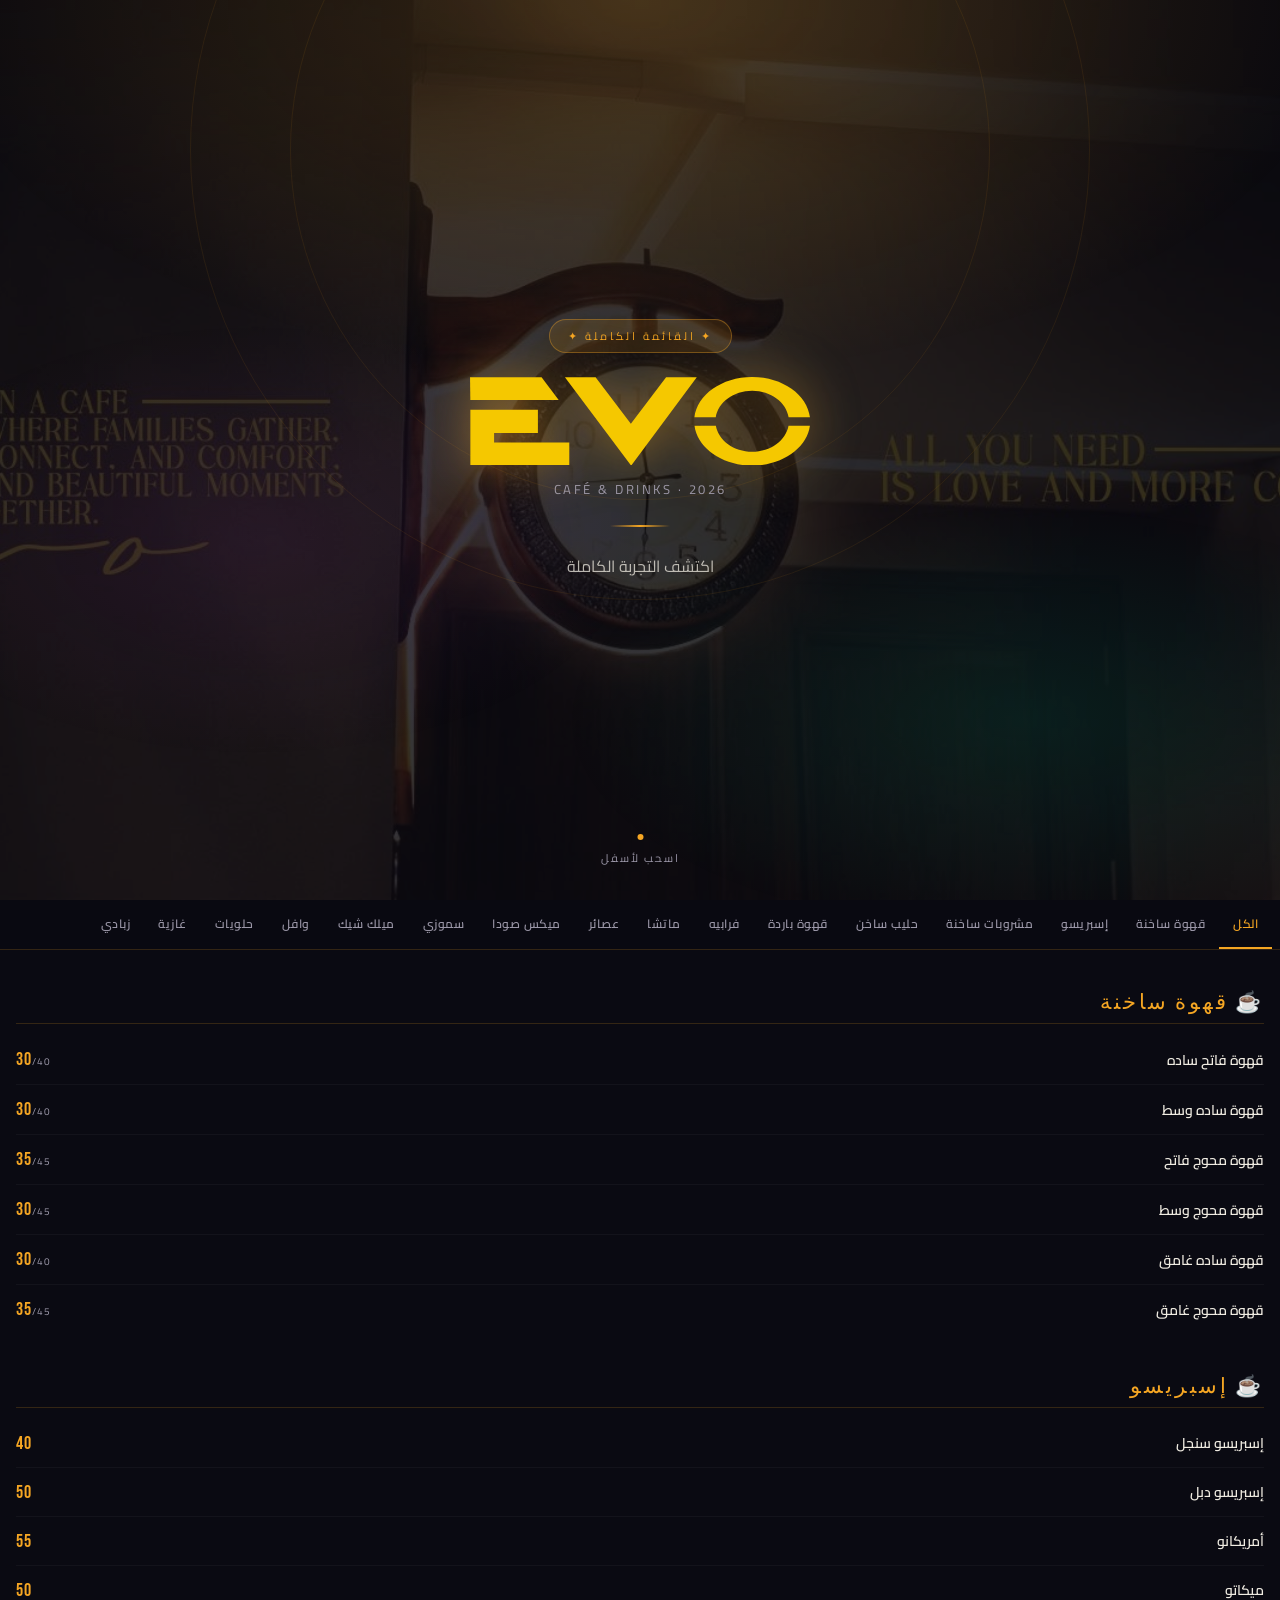
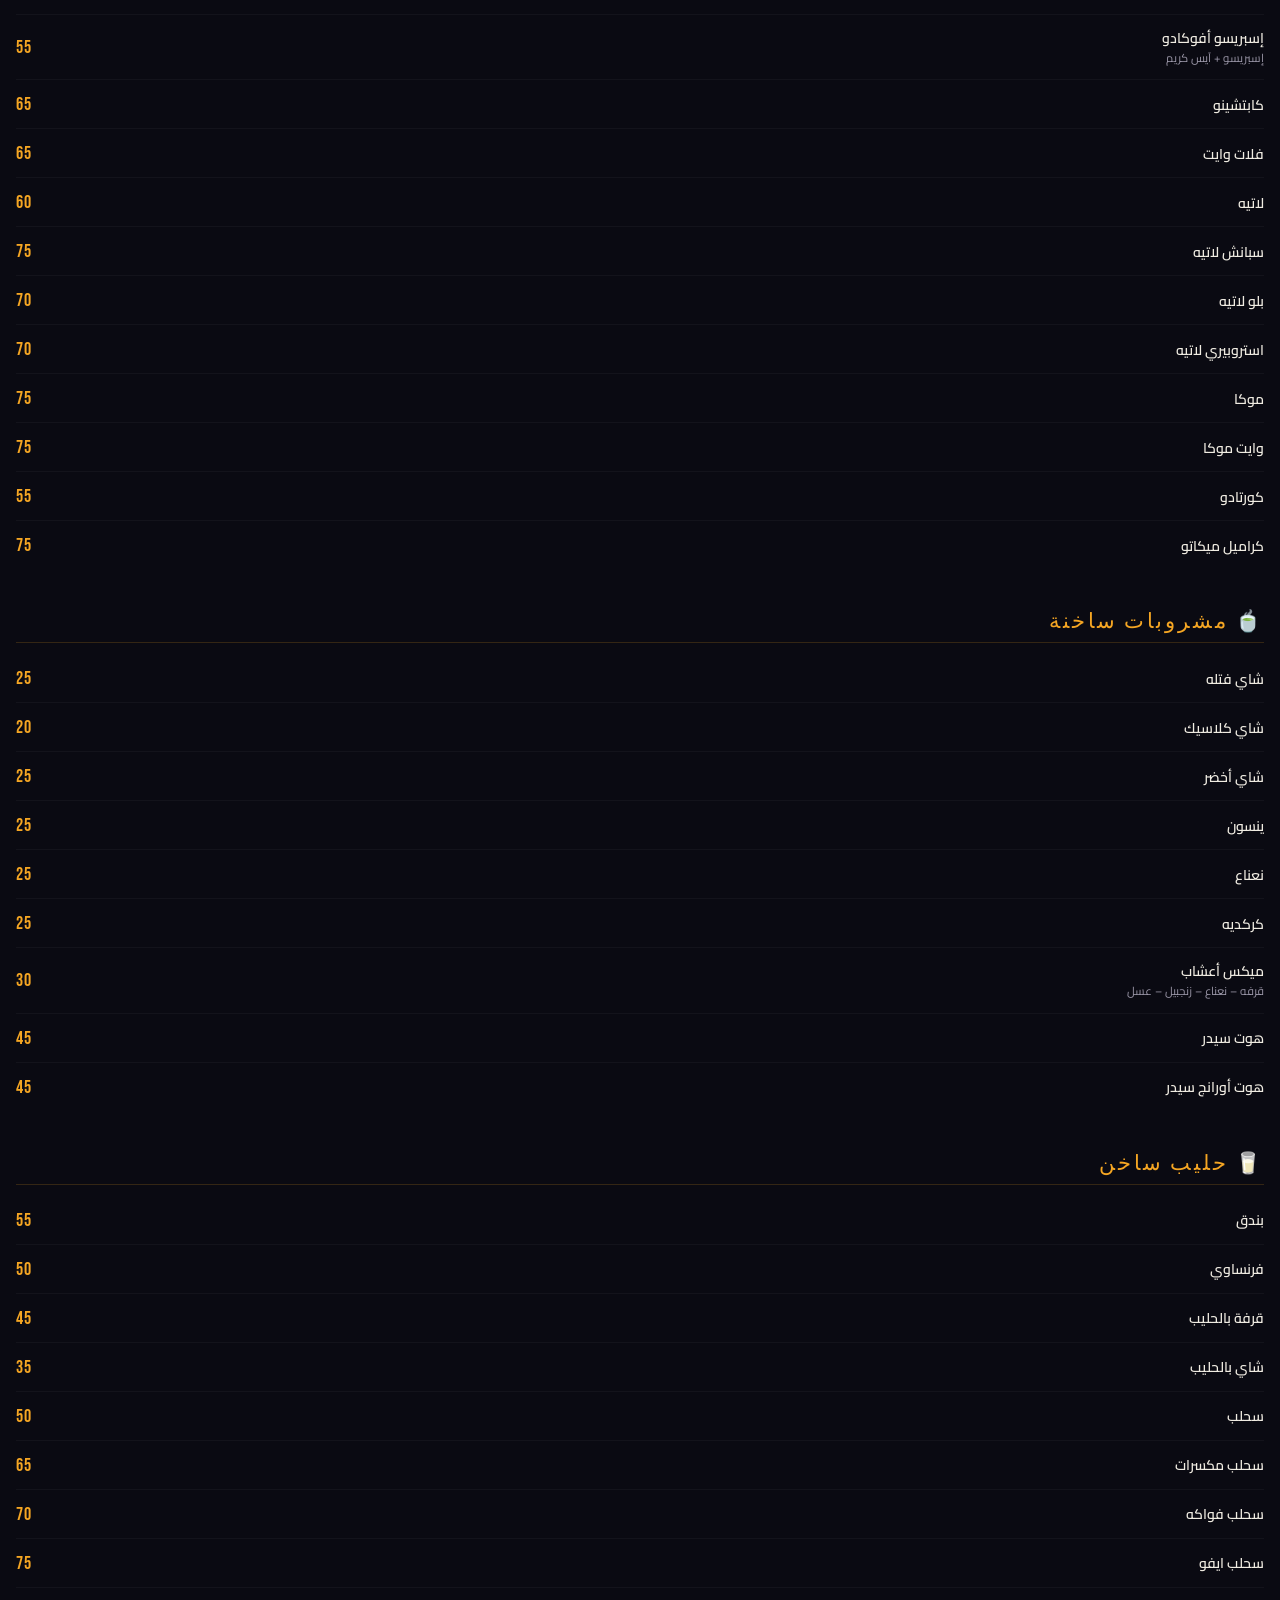
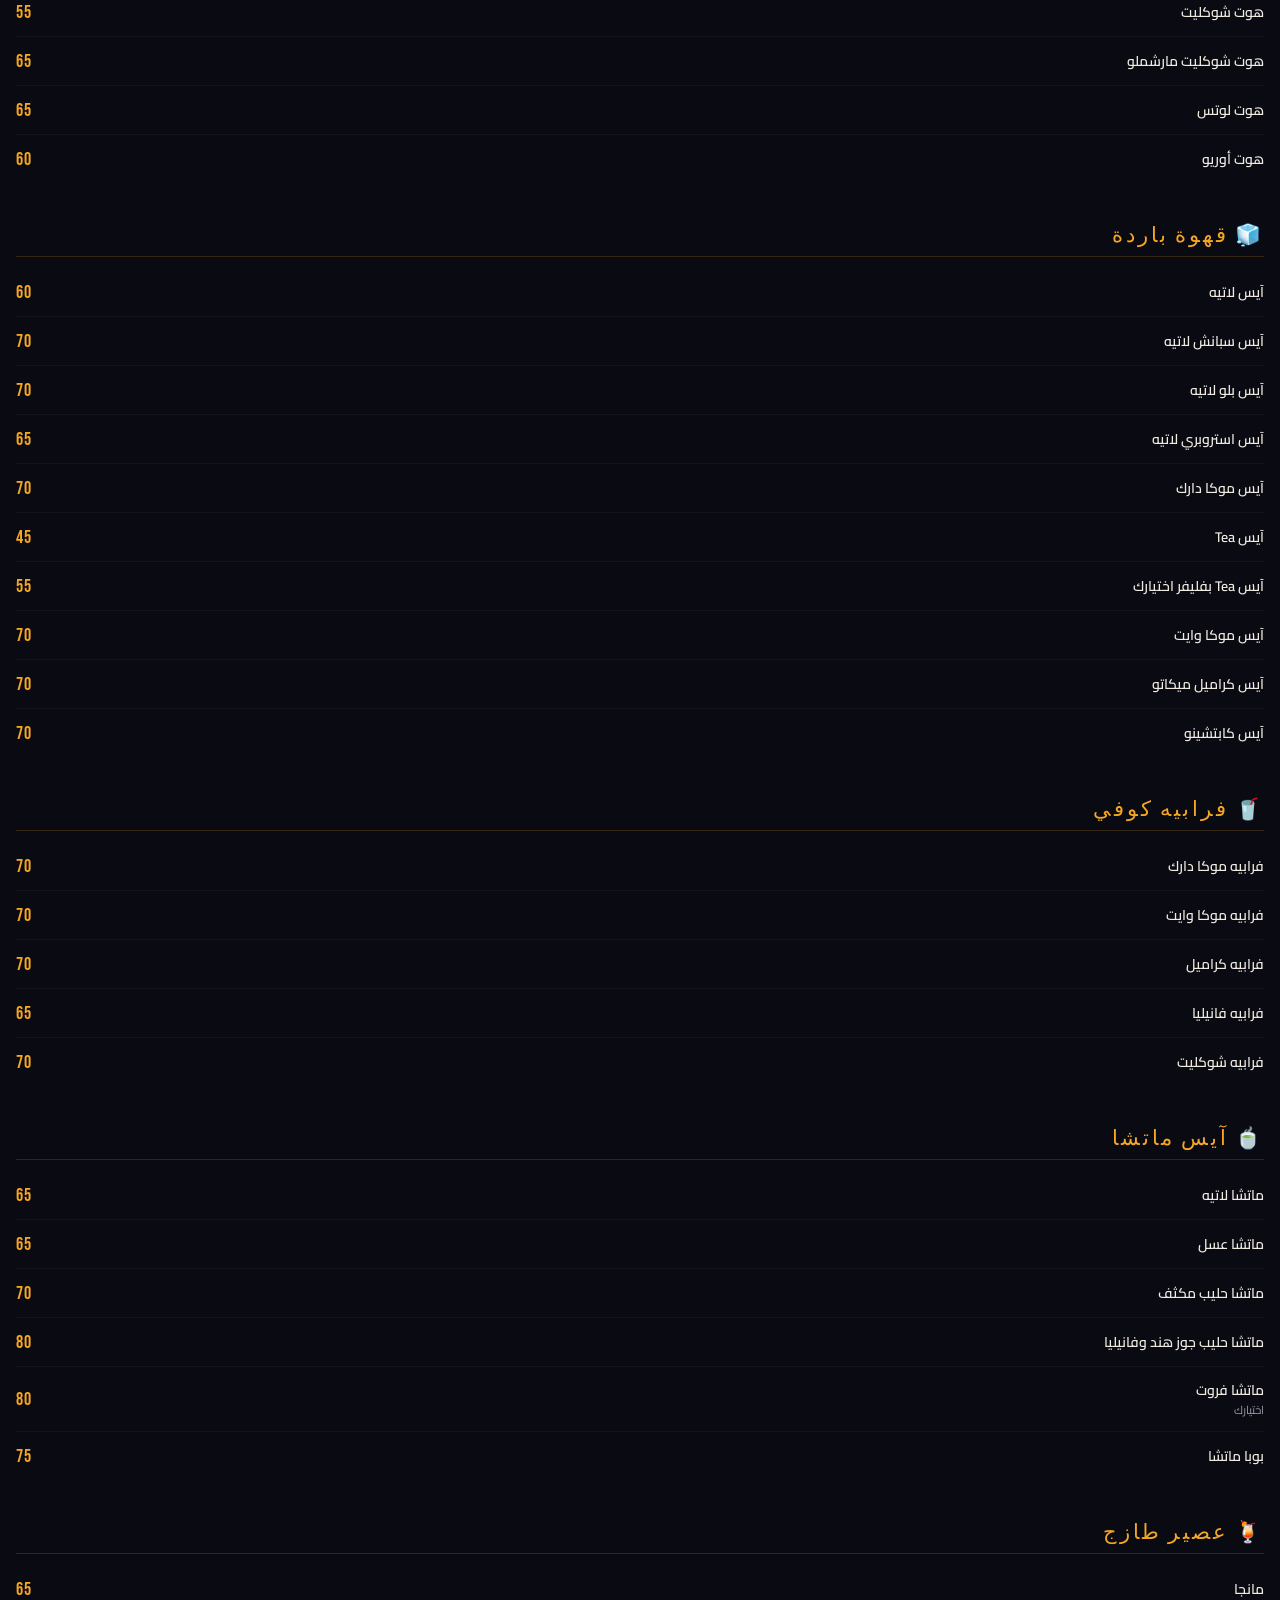
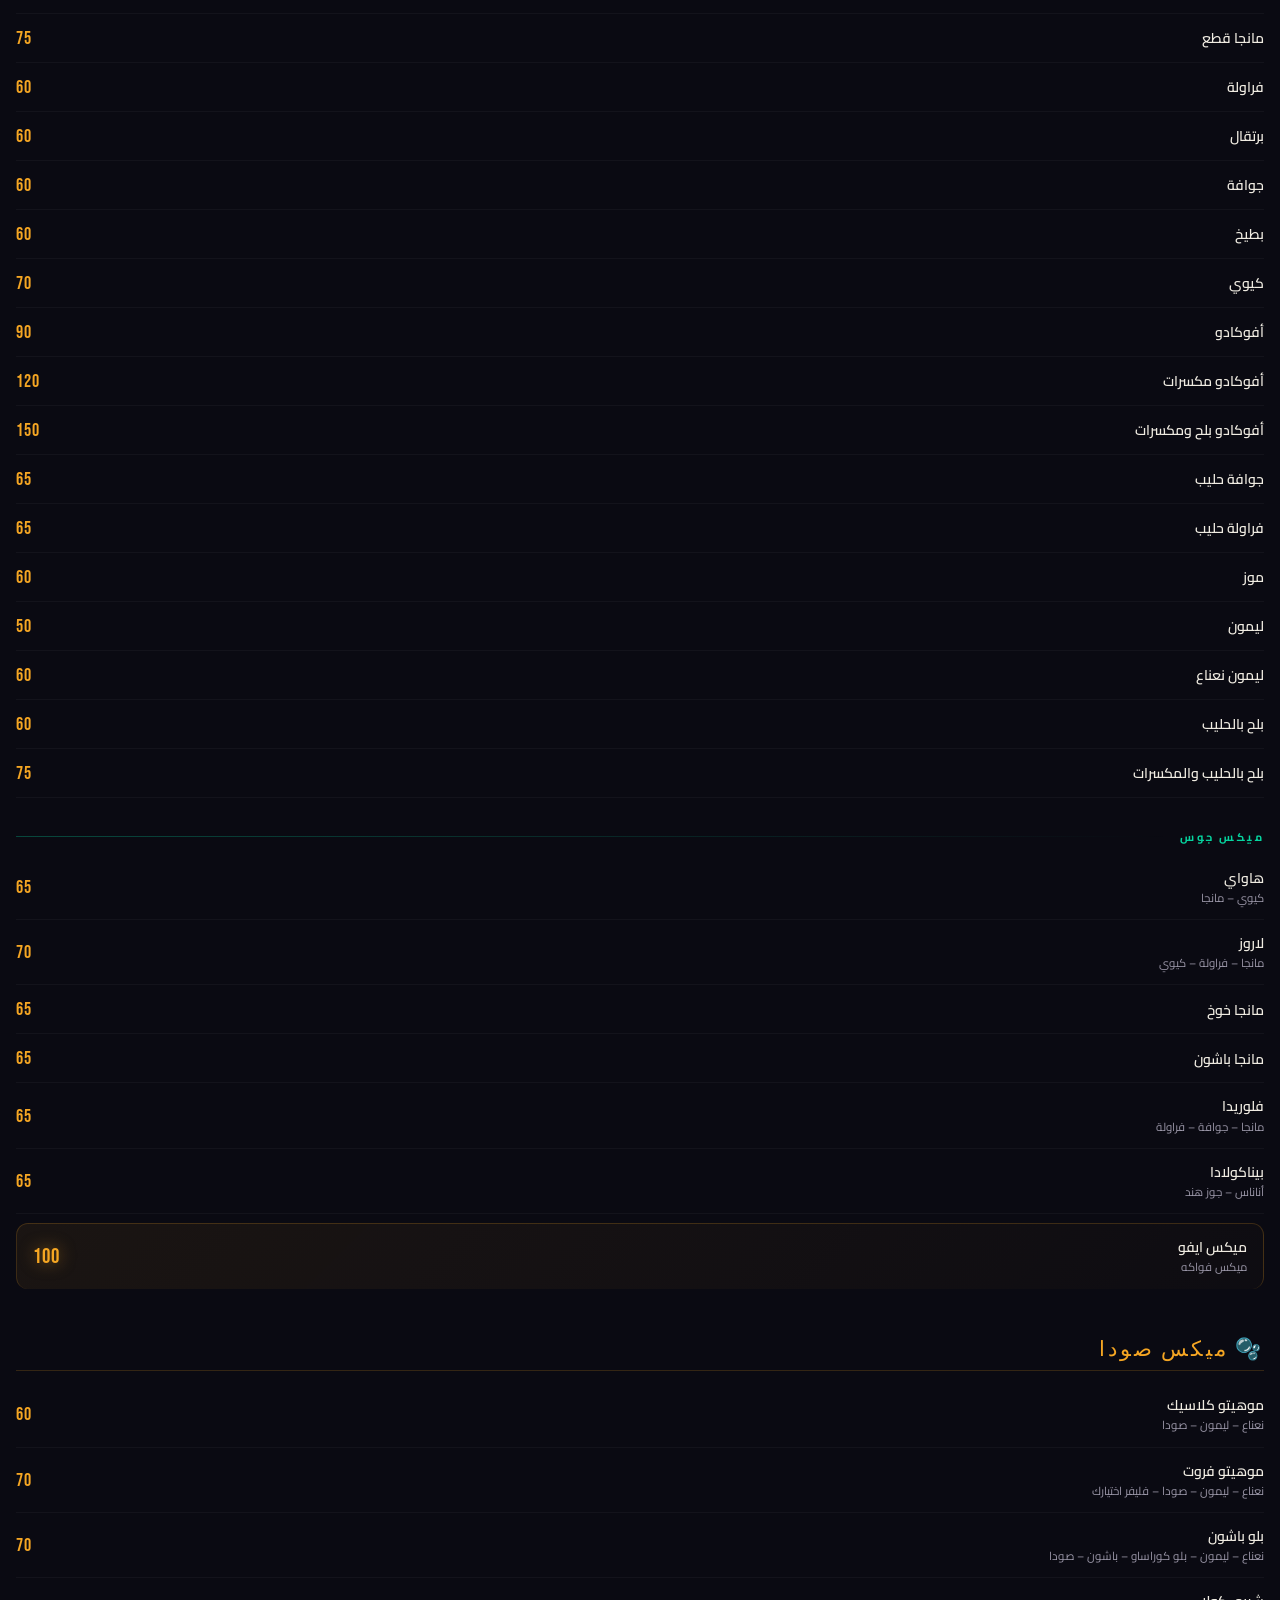
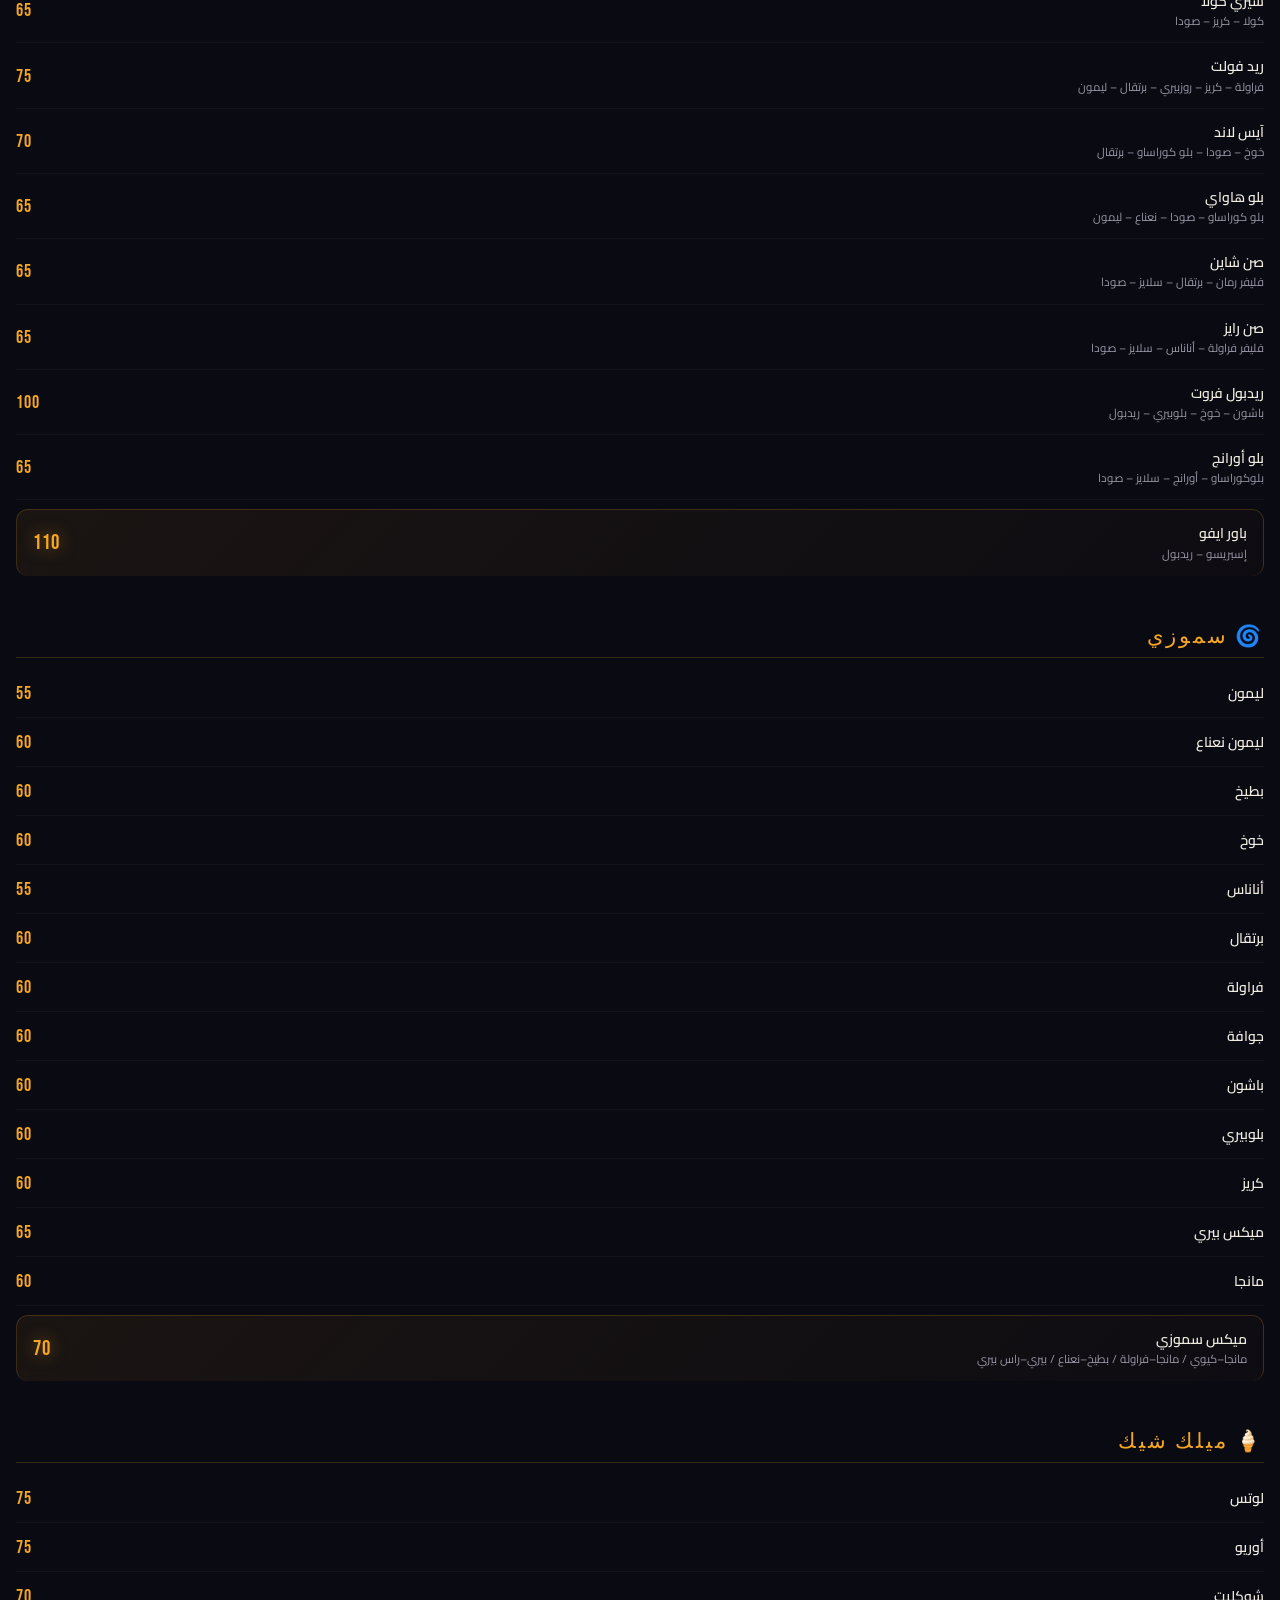
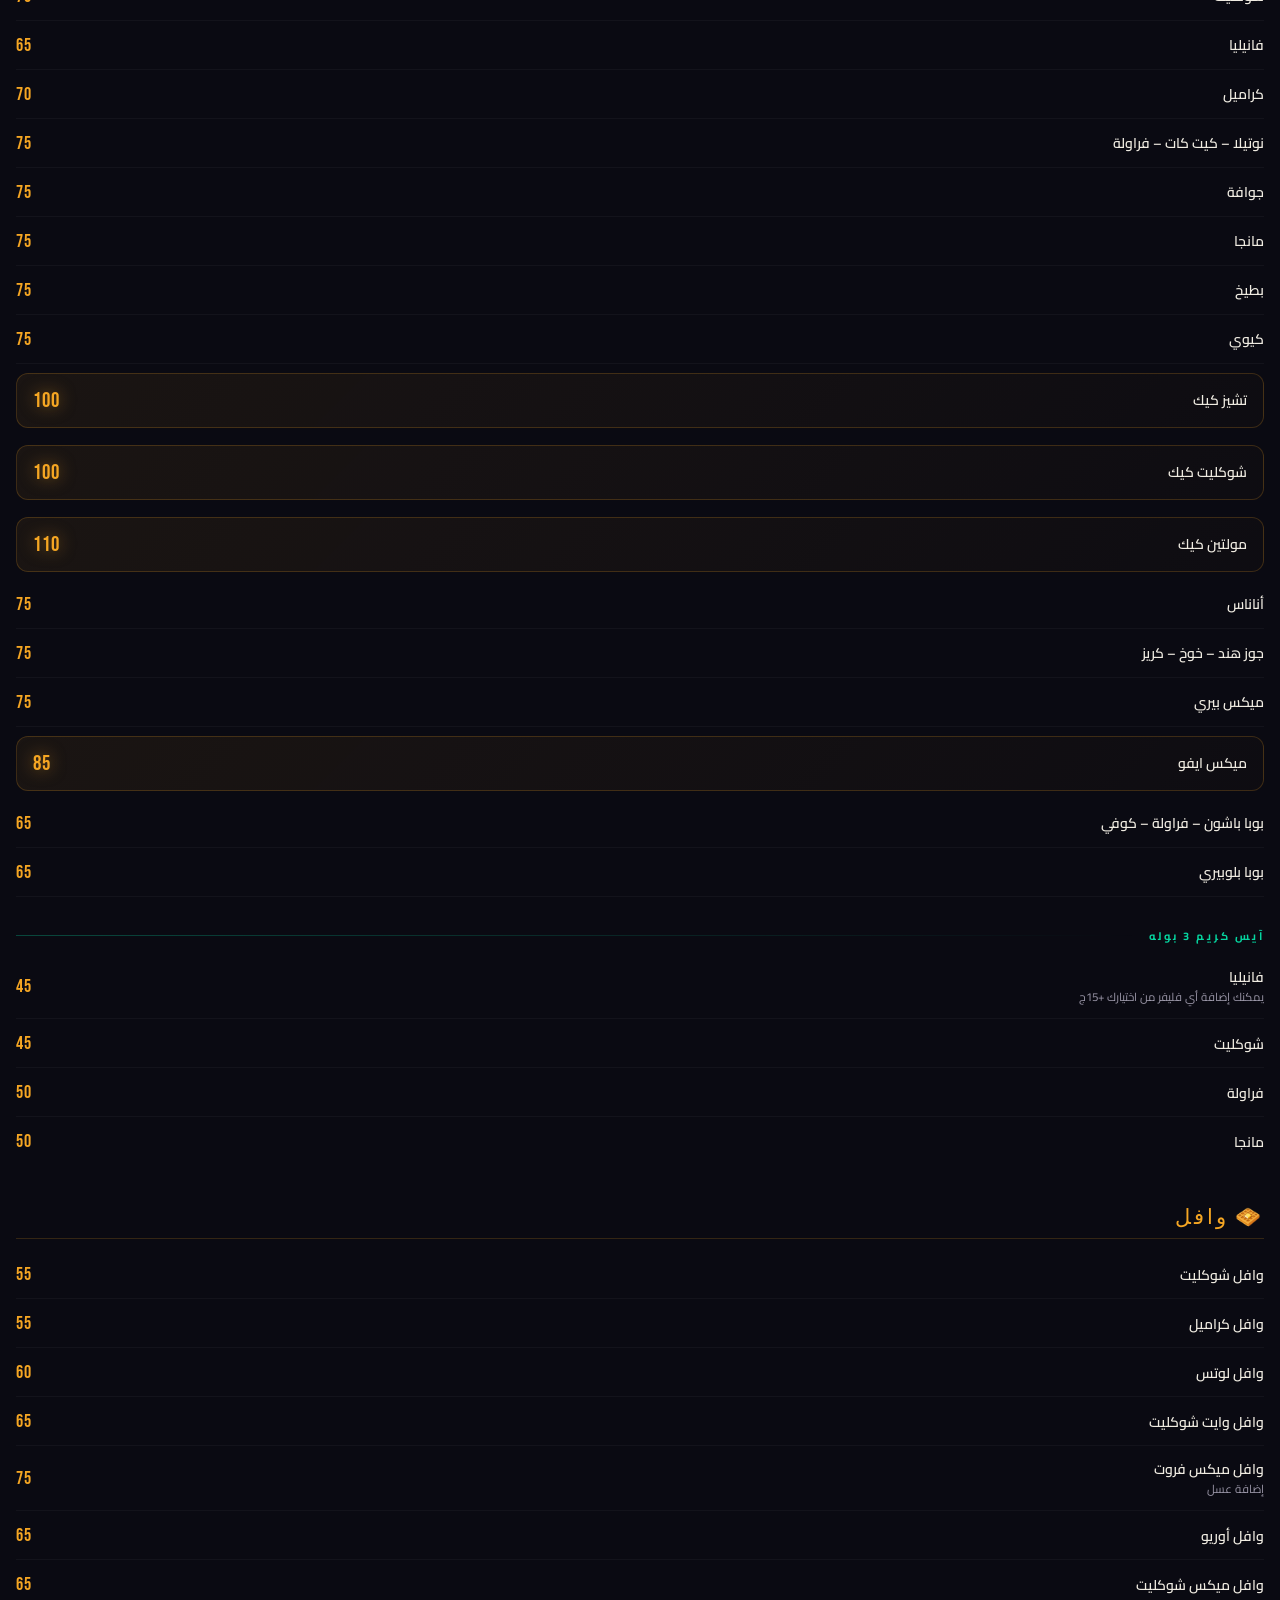
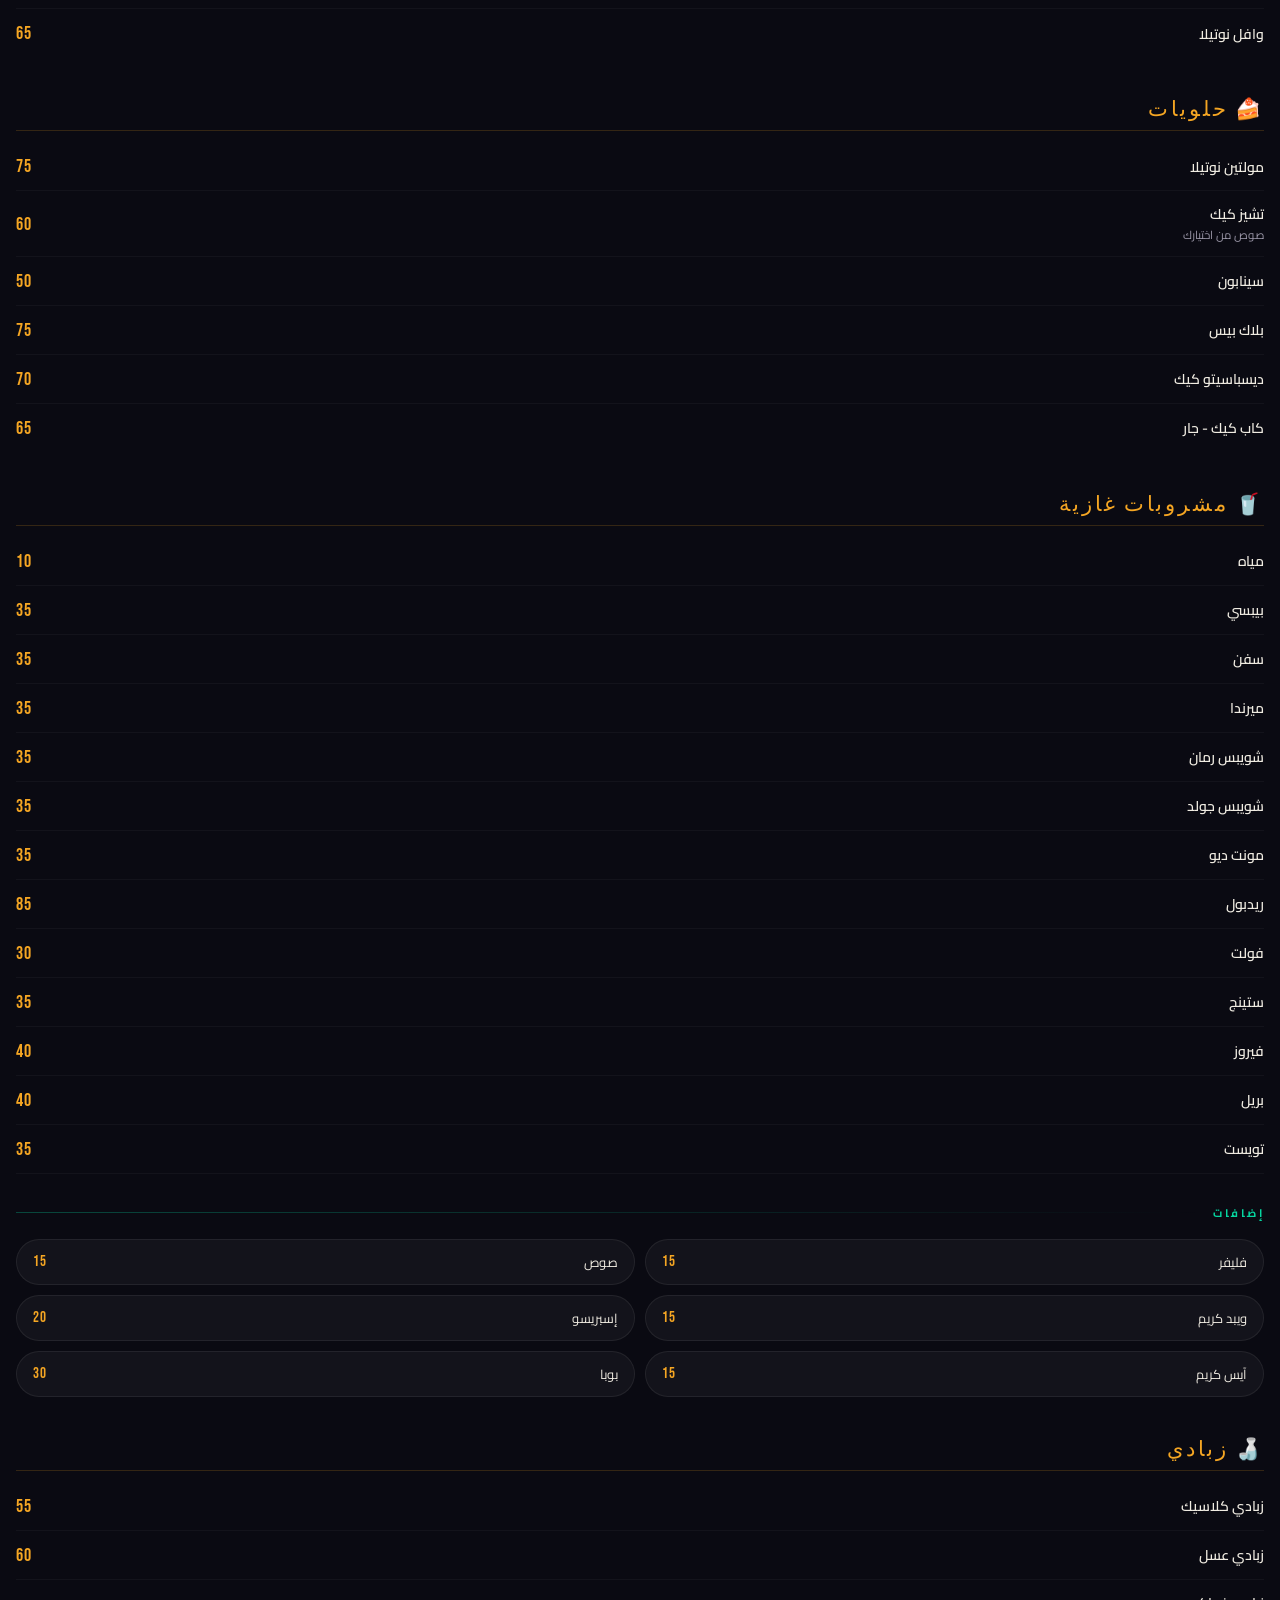
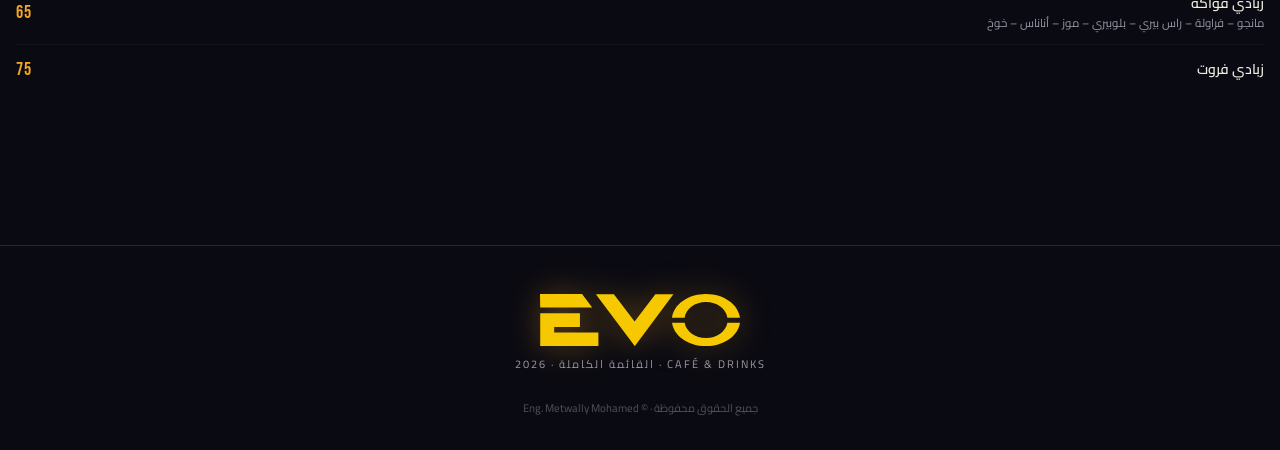
==== commit 7a05740a: "نسكافيه" ====
--- a/index.html
+++ b/index.html
@@ -73,7 +73,7 @@
       <div class="item"><div class="item-left"><div class="item-name">قهوة فاتح ساده</div></div><div class="item-price">30<span class="price-unit">/40</span></div></div>
       <div class="item"><div class="item-left"><div class="item-name">قهوة ساده وسط</div></div><div class="item-price">30<span class="price-unit">/40</span></div></div>
       <div class="item"><div class="item-left"><div class="item-name">قهوة محوج فاتح</div></div><div class="item-price">35<span class="price-unit">/45</span></div></div>
-      <div class="item"><div class="item-left"><div class="item-name">قهوة محوج وسط</div></div><div class="item-price">35<span class="price-unit">/45</span></div></div>
+      <div class="item"><div class="item-left"><div class="item-name">قهوة محوج وسط</div></div><div class="item-price">30<span class="price-unit">/45</span></div></div>
       <div class="item"><div class="item-left"><div class="item-name">قهوة ساده غامق</div></div><div class="item-price">30<span class="price-unit">/40</span></div></div>
       <div class="item"><div class="item-left"><div class="item-name">قهوة محوج غامق</div></div><div class="item-price">35<span class="price-unit">/45</span></div></div>
     </div>
@@ -341,12 +341,13 @@
   <div class="items-list">
     <div class="item"><div class="item-left"><div class="item-name">إسبريسو سنجل</div></div><div class="item-price">40</div></div>
     <div class="item"><div class="item-left"><div class="item-name">إسبريسو دبل</div></div><div class="item-price">50</div></div>
+    <div class="item"><div class="item-left"><div class="item-name">إسبريسو امريكانو</div></div><div class="item-price">50</div></div>
     <div class="item"><div class="item-left"><div class="item-name">أمريكانو</div></div><div class="item-price">55</div></div>
     <div class="item"><div class="item-left"><div class="item-name">ميكاتو</div></div><div class="item-price">50</div></div>
     <div class="item"><div class="item-left"><div class="item-name">إسبريسو أفوكادو</div><div class="item-desc">إسبريسو + آيس كريم</div></div><div class="item-price">55</div></div>
     <div class="sub-group"><span class="sub-group-label">إسبريسو وحليب</span><div class="sub-group-line"></div></div>
     <div class="item"><div class="item-left"><div class="item-name">كابتشينو</div></div><div class="item-price">65</div></div>
-    <div class="item"><div class="item-left"><div class="item-name">فلات وايت</div></div><div class="item-price">65</div></div>
+    <div class="item"><div class="item-left"><div class="item-name">فلات وايت</div></div><div class="item-price">55</div></div>
     <div class="item"><div class="item-left"><div class="item-name">لاتيه</div></div><div class="item-price">60</div></div>
     <div class="item"><div class="item-left"><div class="item-name">سبانش لاتيه</div></div><div class="item-price">75</div></div>
     <div class="item"><div class="item-left"><div class="item-name">بلو لاتيه</div></div><div class="item-price">70</div></div>
@@ -371,6 +372,7 @@
     <div class="item"><div class="item-left"><div class="item-name">ميكس أعشاب</div><div class="item-desc">قرفه – نعناع – زنجبيل – عسل</div></div><div class="item-price">30</div></div>
     <div class="item"><div class="item-left"><div class="item-name">هوت سيدر</div></div><div class="item-price">45</div></div>
     <div class="item"><div class="item-left"><div class="item-name">هوت أورانج سيدر</div></div><div class="item-price">45</div></div>
+    <div class="item"><div class="item-left"><div class="item-name">نسكافيه بلاك   </div></div><div class="item-price">35</div></div>
   </div>
 </section>
 
@@ -379,6 +381,7 @@
   <div class="sec-header"><div class="sec-num">04</div><div class="sec-title-wrap"><div class="sec-title-en">HOT MILK</div><div class="sec-title-ar">حليب ساخن</div></div></div>
   <div class="items-list">
     <div class="item"><div class="item-left"><div class="item-name">بندق</div></div><div class="item-price">55</div></div>
+    <div class="item"><div class="item-left"><div class="item-name">نسكافيه حليب</div></div><div class="item-price">55</div></div>
     <div class="item"><div class="item-left"><div class="item-name">فرنساوي</div></div><div class="item-price">50</div></div>
     <div class="item"><div class="item-left"><div class="item-name">قرفة بالحليب</div></div><div class="item-price">45</div></div>
     <div class="item"><div class="item-left"><div class="item-name">شاي بالحليب</div></div><div class="item-price">35</div></div>
@@ -623,4 +626,4 @@
 
 <script src="script.js" defer></script>
 </body>
-</html>
+</html>
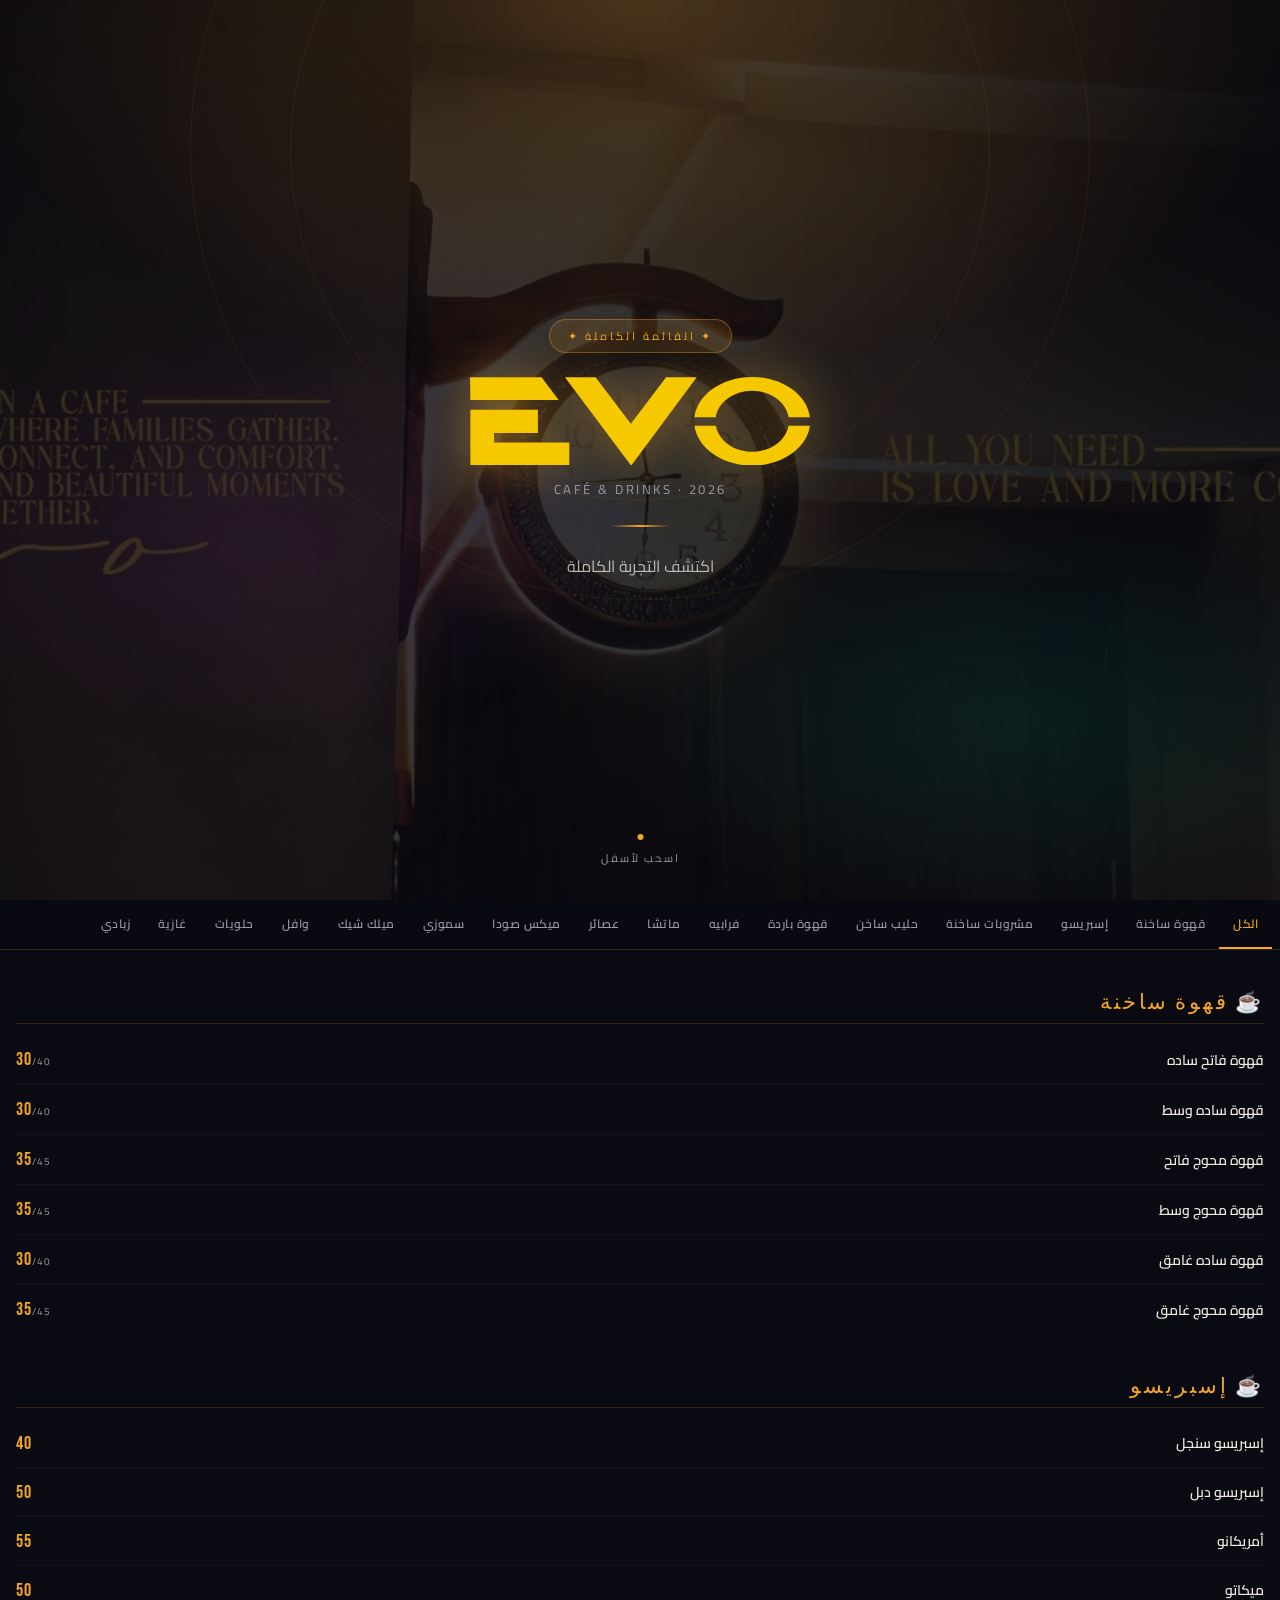
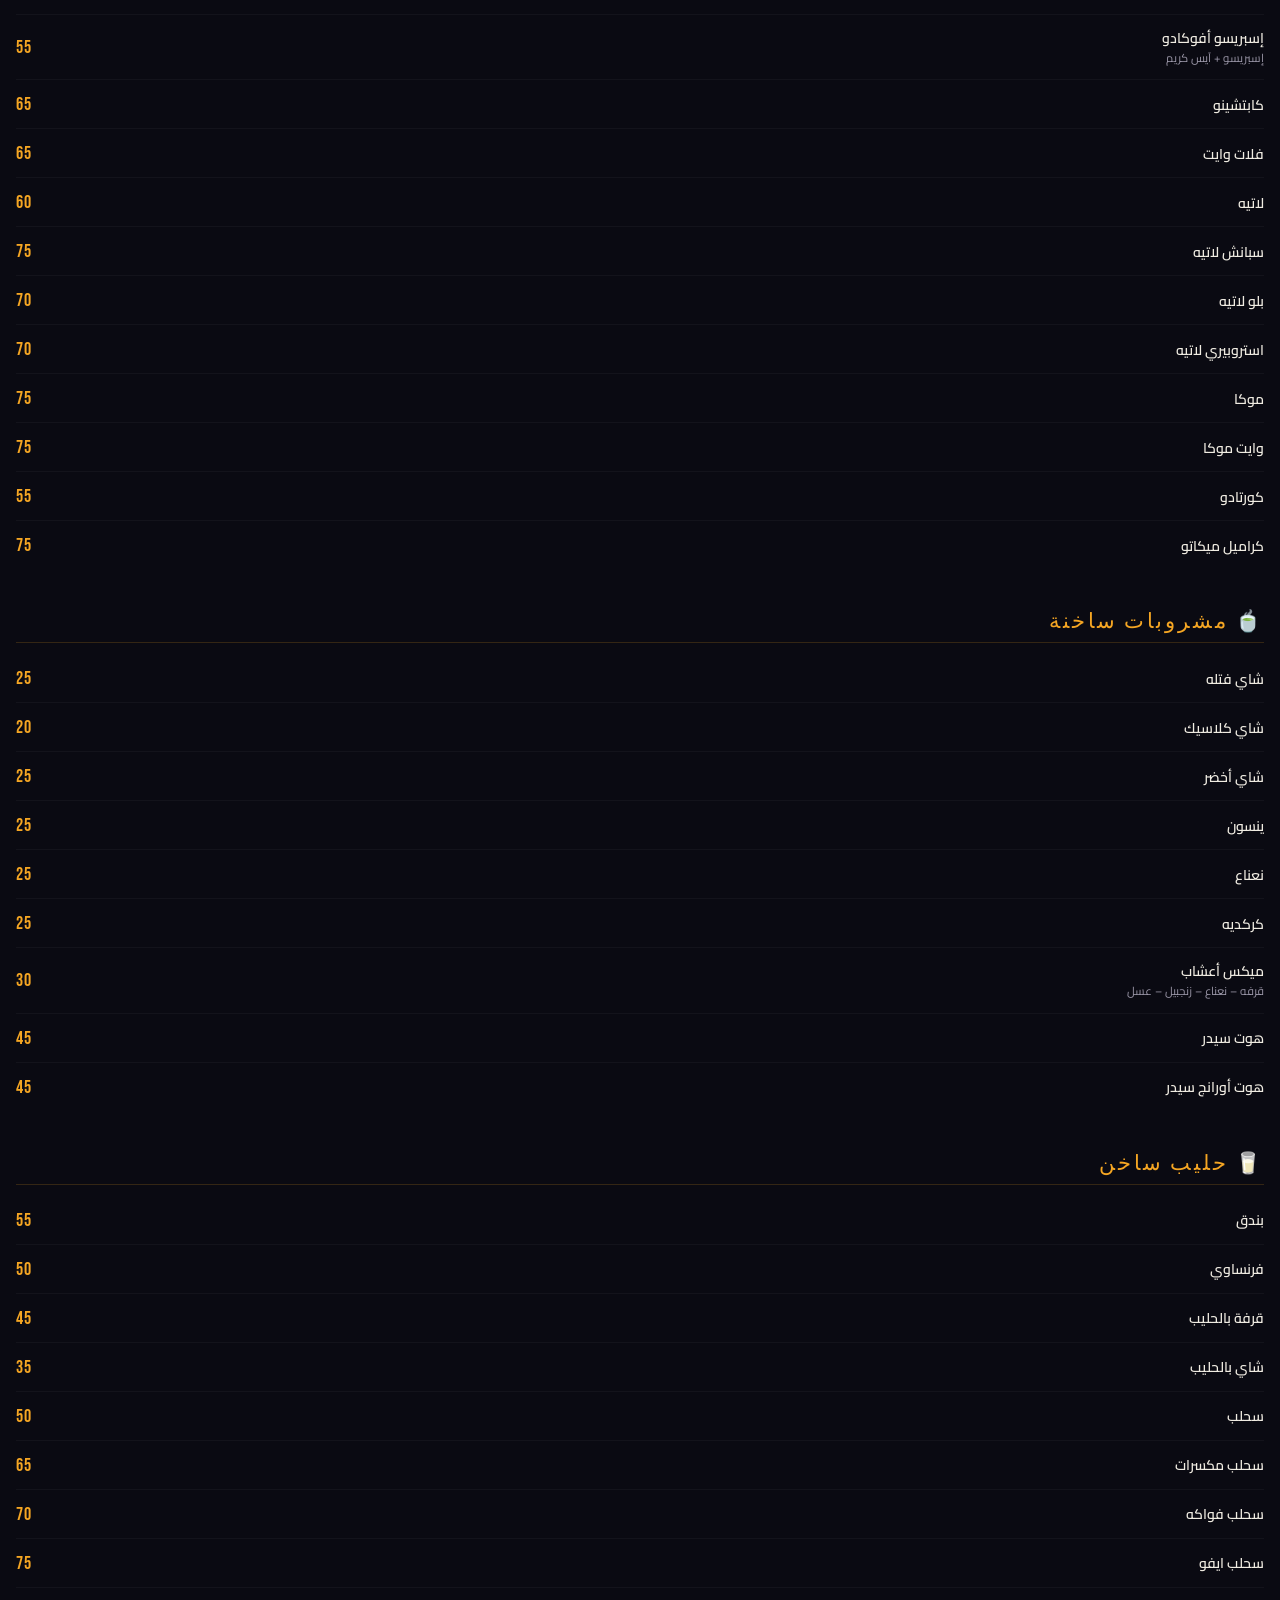
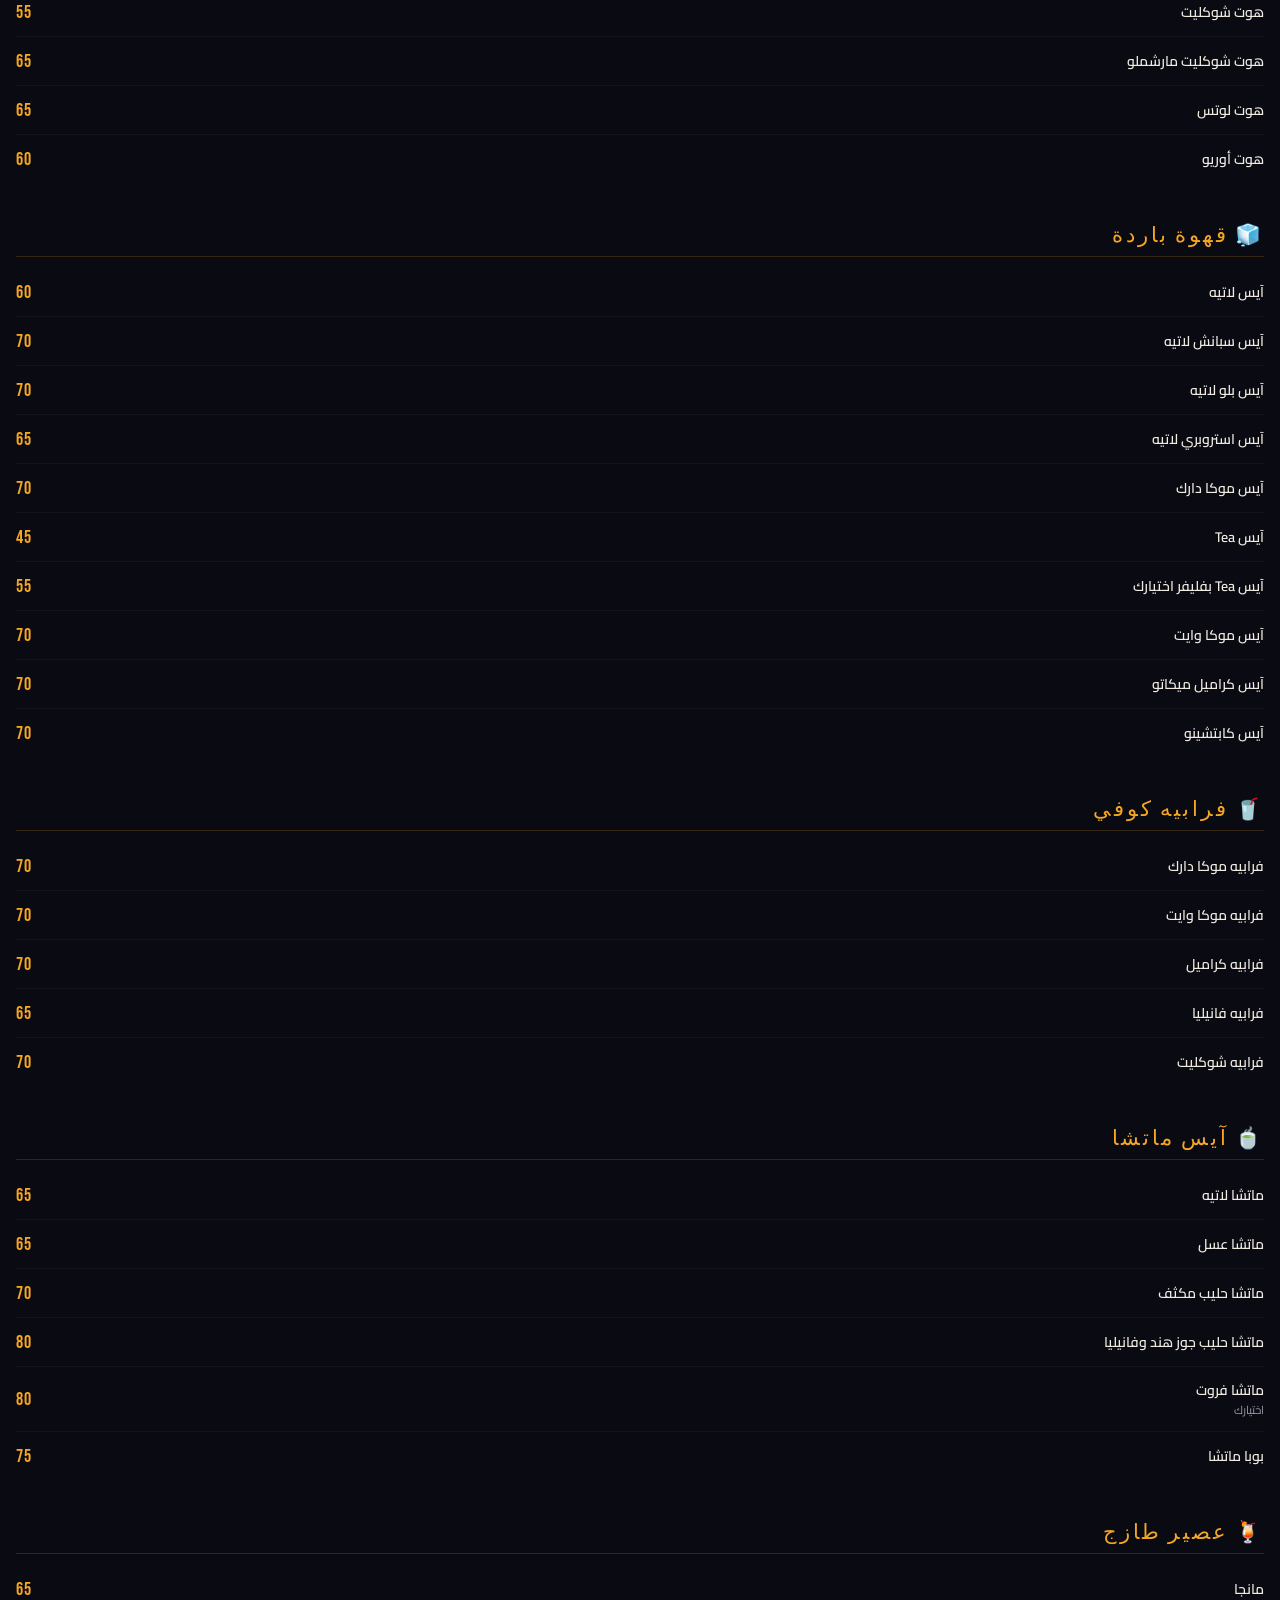
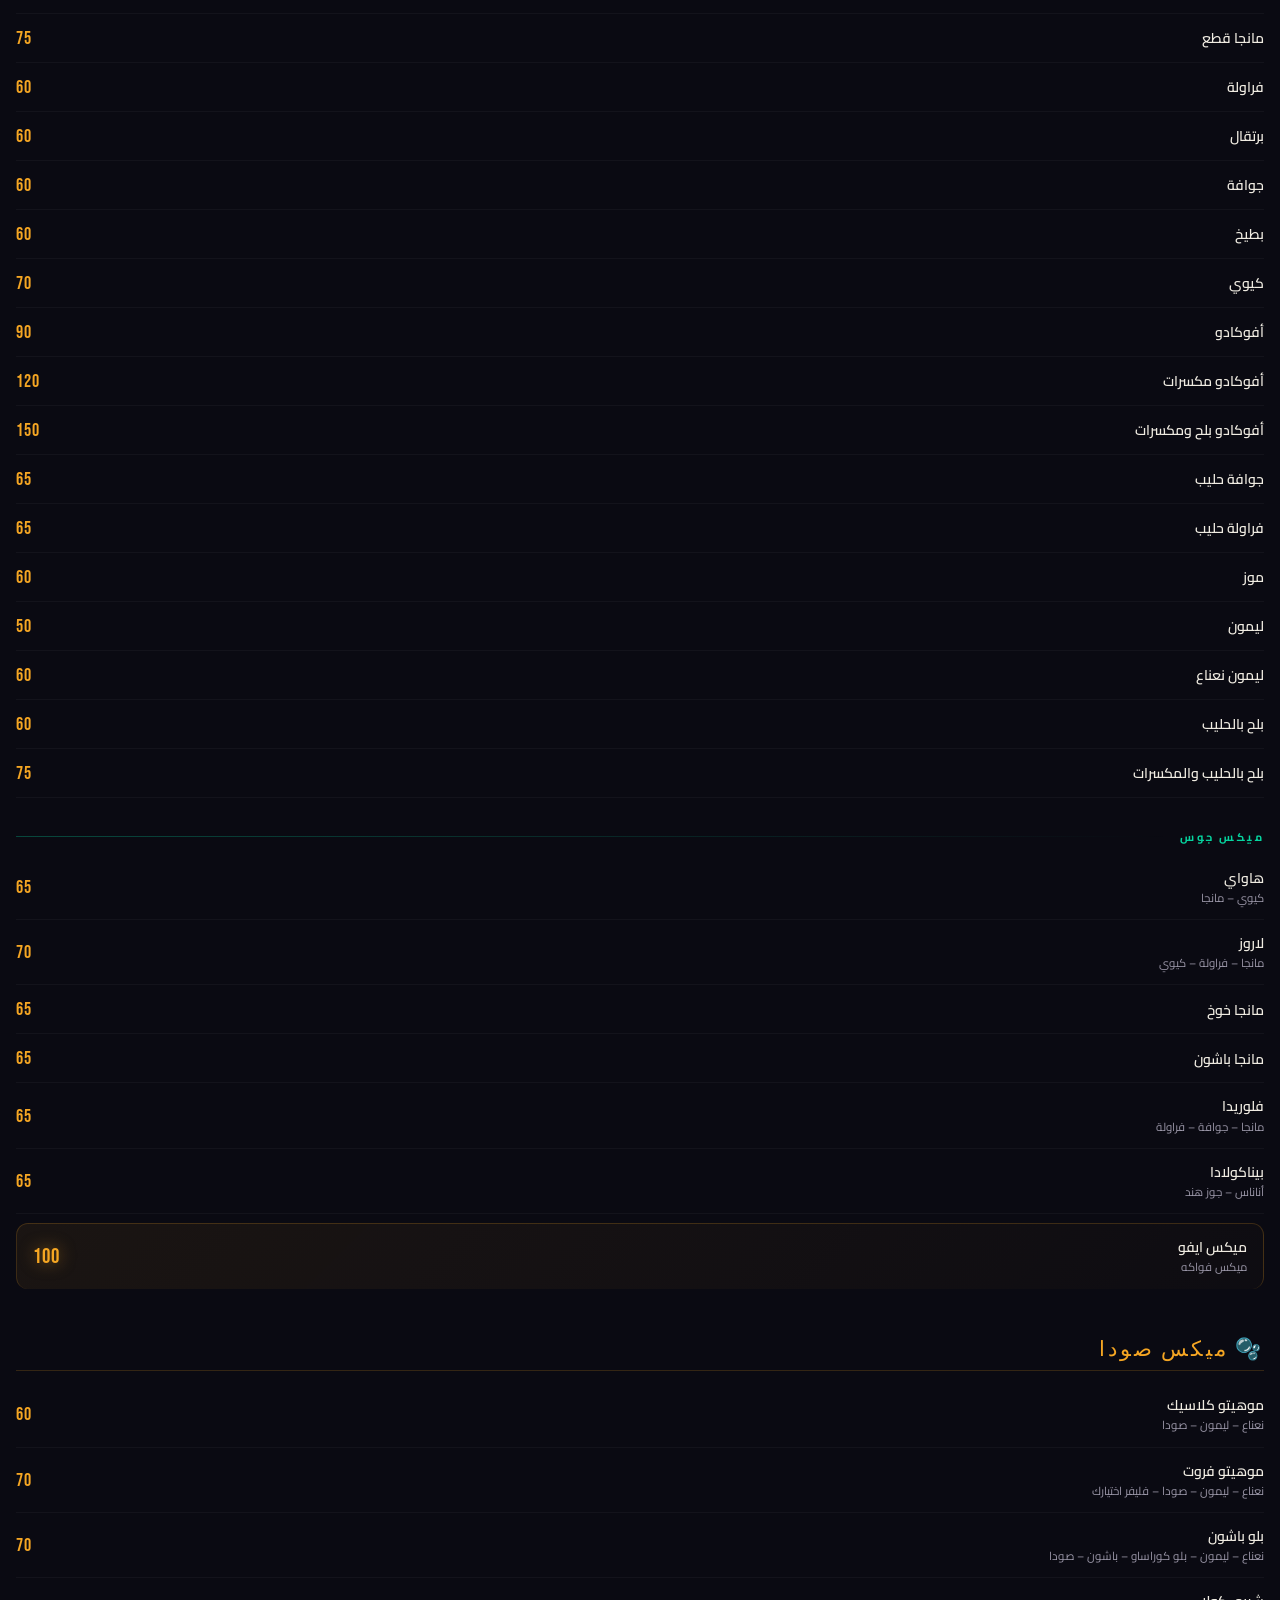
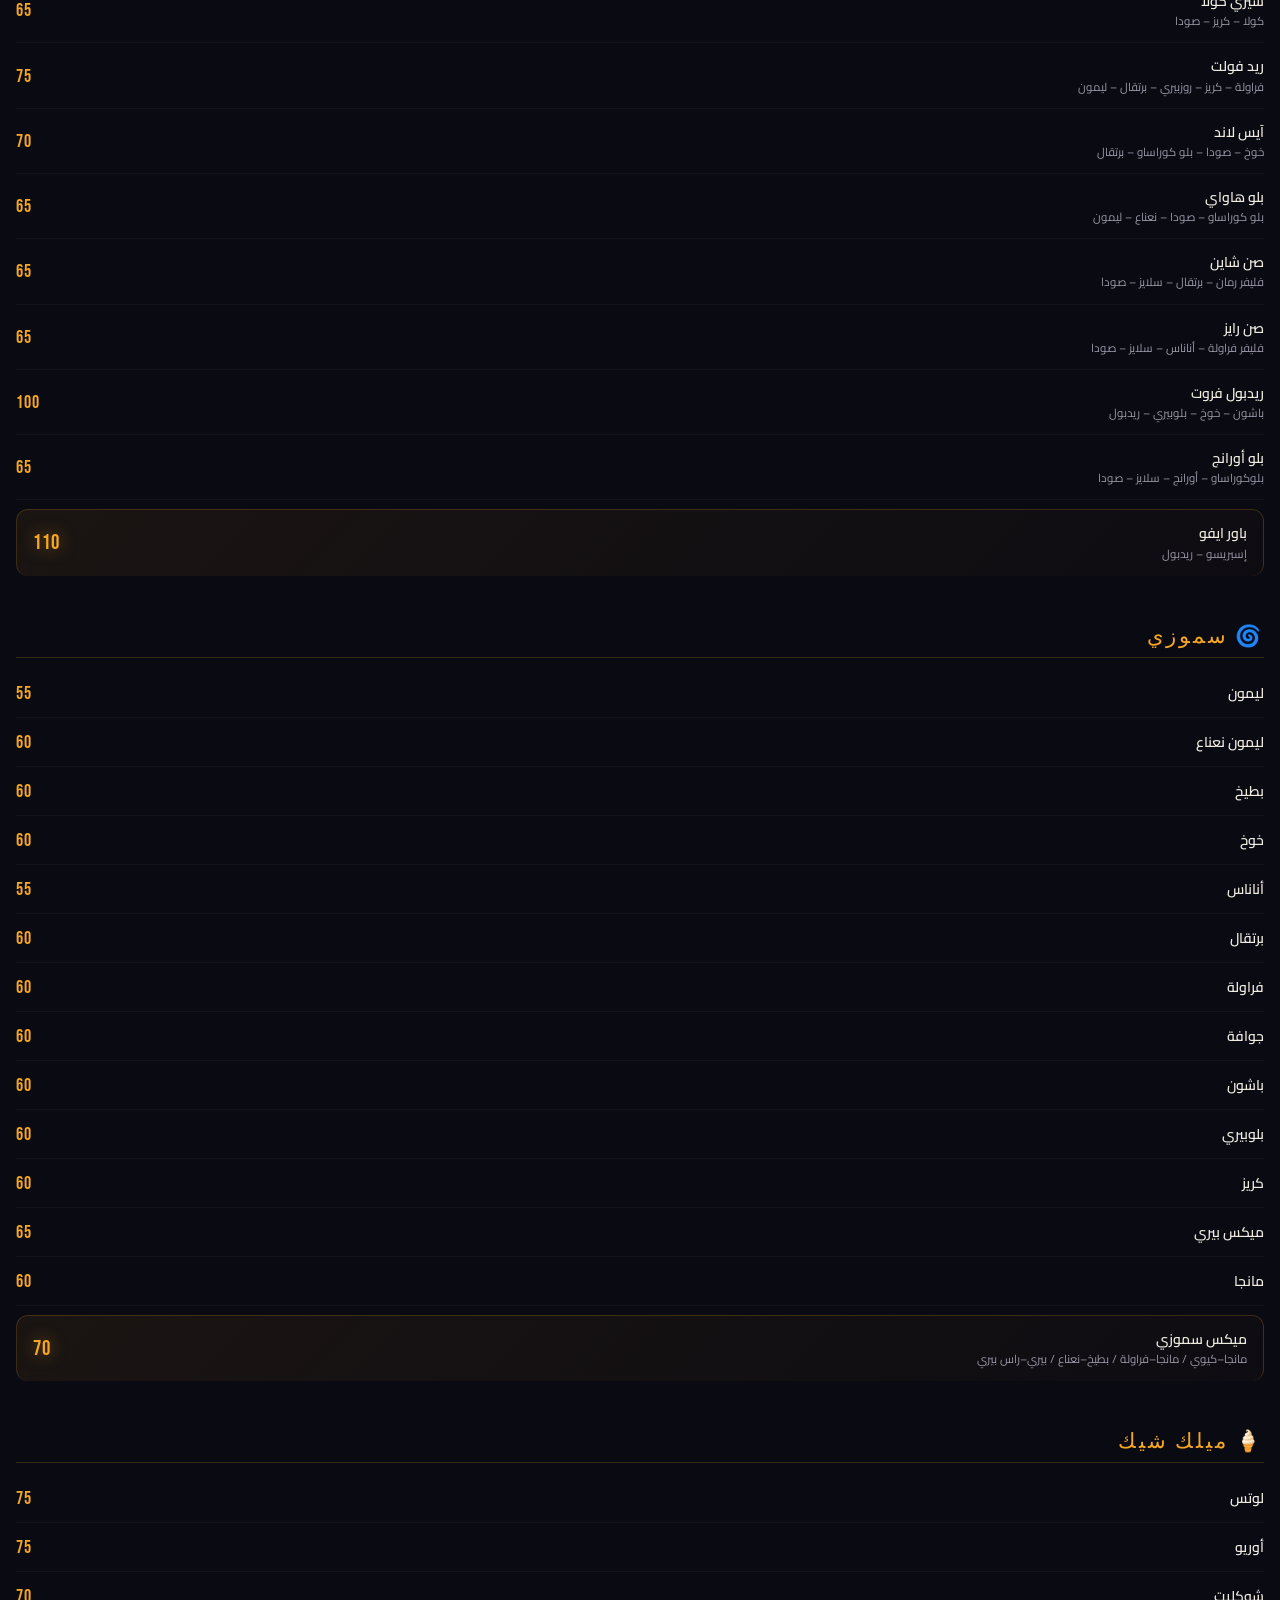
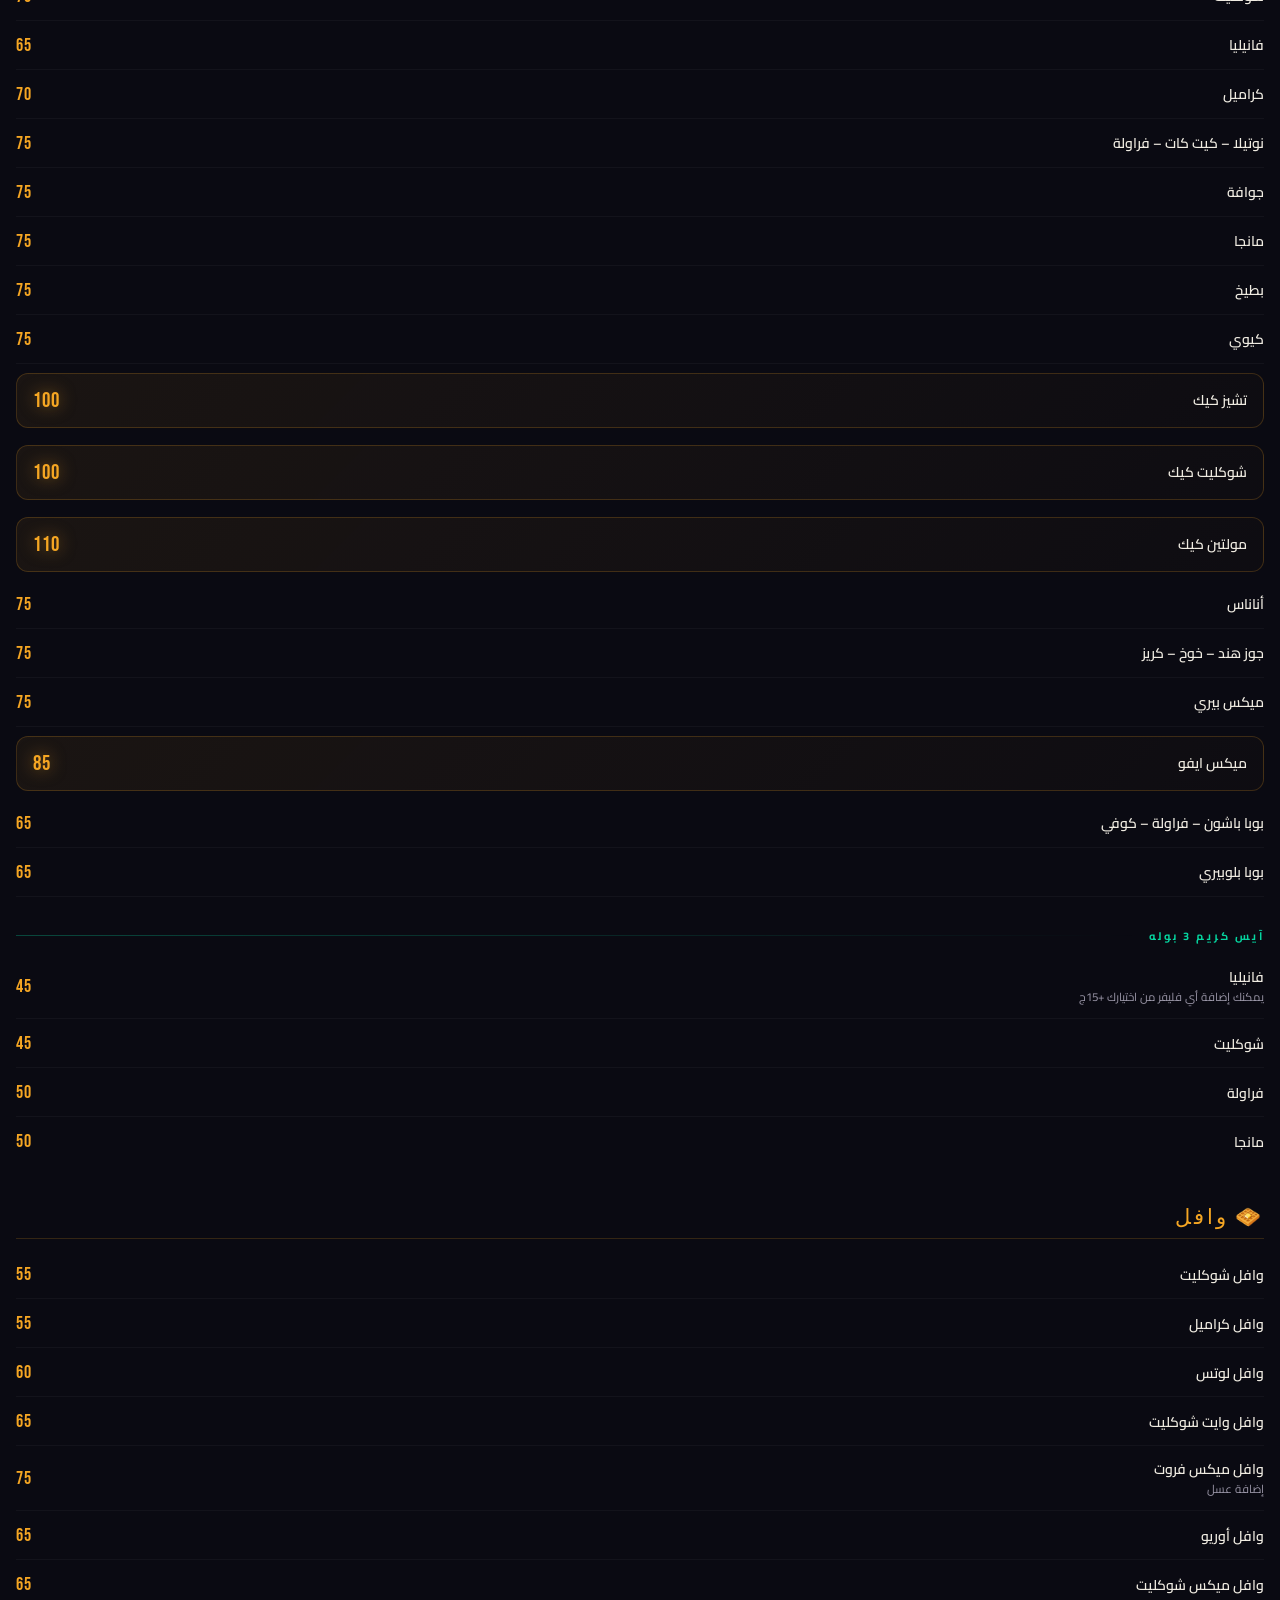
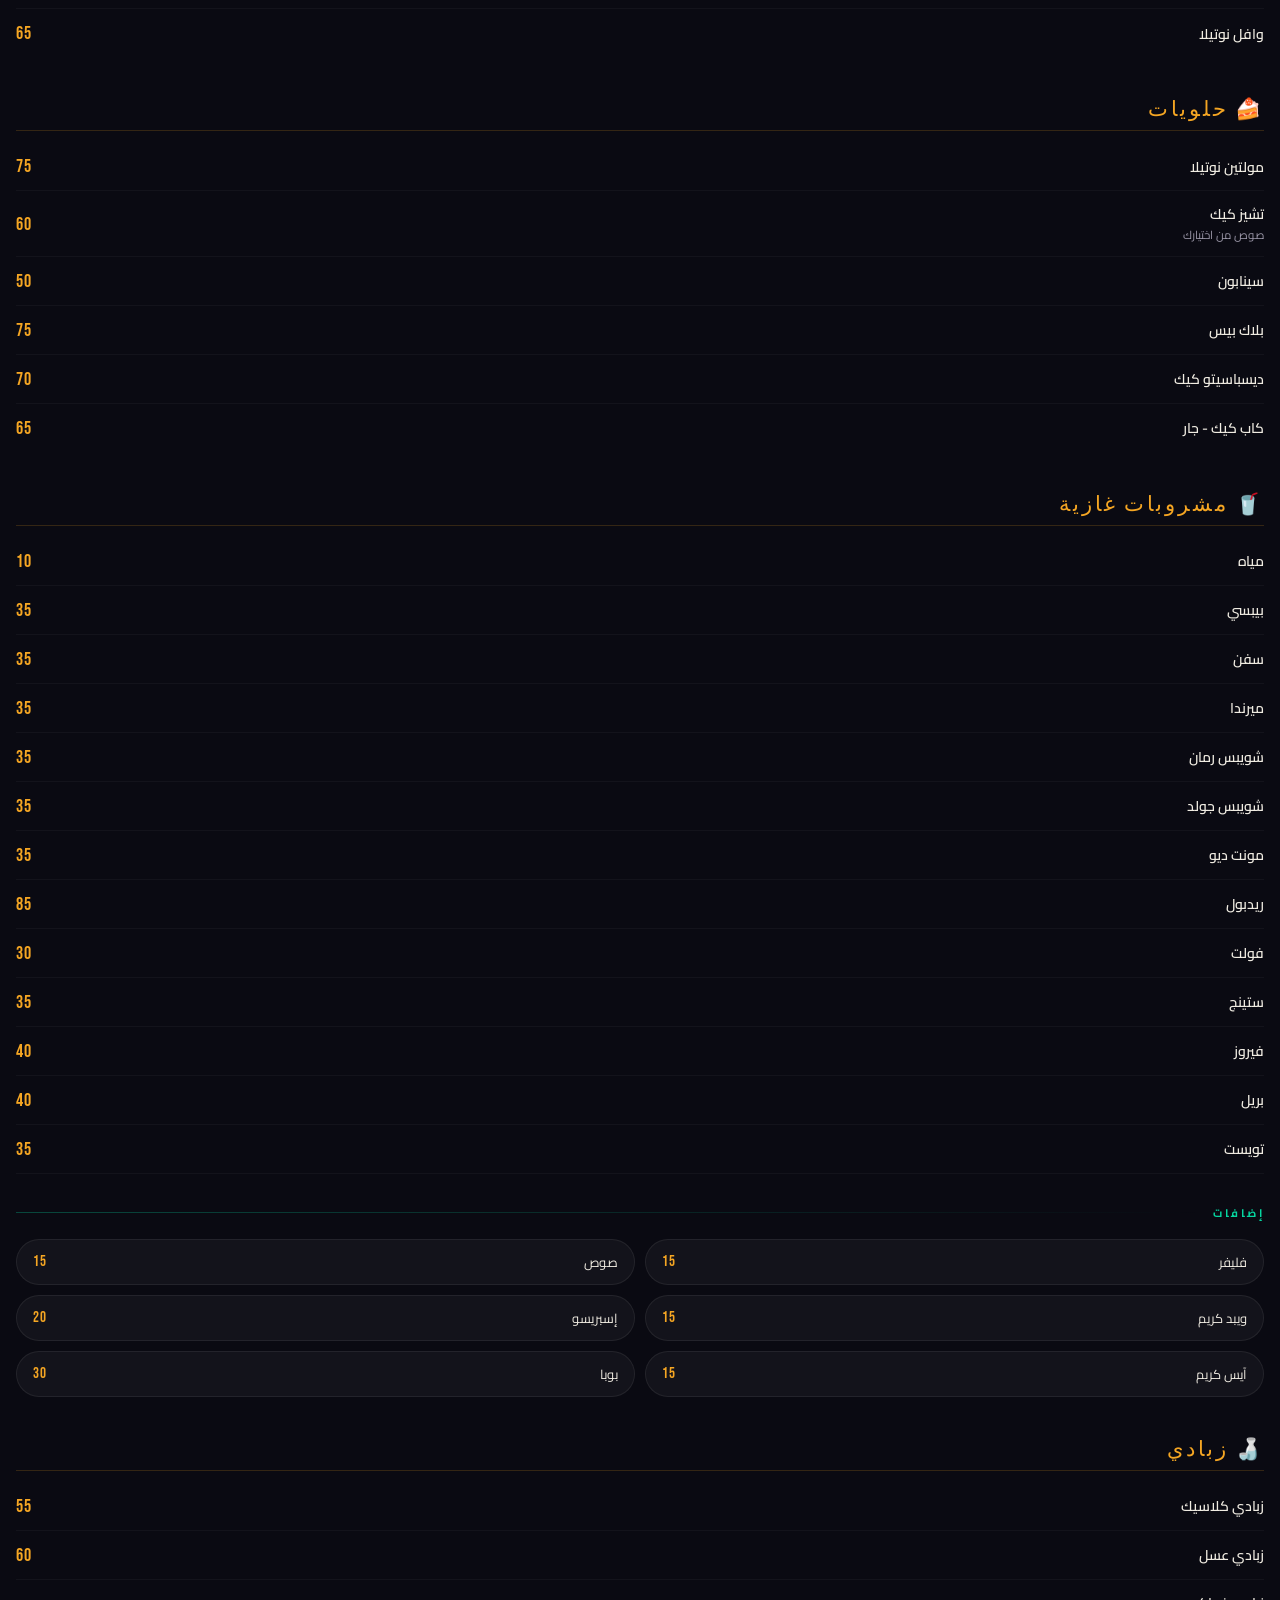
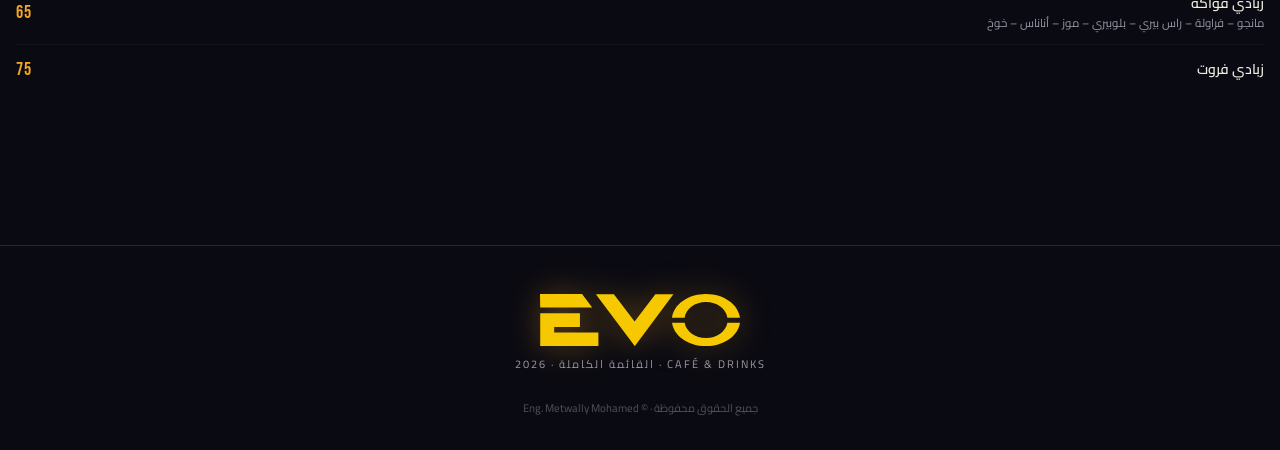
==== commit 17c65dd7: "Merge branch 'main' of https://github.com/Mtwlii/EVO-Caffe-Menu" ====
--- a/index.html
+++ b/index.html
@@ -73,7 +73,7 @@
       <div class="item"><div class="item-left"><div class="item-name">قهوة فاتح ساده</div></div><div class="item-price">30<span class="price-unit">/40</span></div></div>
       <div class="item"><div class="item-left"><div class="item-name">قهوة ساده وسط</div></div><div class="item-price">30<span class="price-unit">/40</span></div></div>
       <div class="item"><div class="item-left"><div class="item-name">قهوة محوج فاتح</div></div><div class="item-price">35<span class="price-unit">/45</span></div></div>
-      <div class="item"><div class="item-left"><div class="item-name">قهوة محوج وسط</div></div><div class="item-price">30<span class="price-unit">/45</span></div></div>
+      <div class="item"><div class="item-left"><div class="item-name">قهوة محوج وسط</div></div><div class="item-price">35<span class="price-unit">/45</span></div></div>
       <div class="item"><div class="item-left"><div class="item-name">قهوة ساده غامق</div></div><div class="item-price">30<span class="price-unit">/40</span></div></div>
       <div class="item"><div class="item-left"><div class="item-name">قهوة محوج غامق</div></div><div class="item-price">35<span class="price-unit">/45</span></div></div>
     </div>
@@ -626,4 +626,4 @@
 
 <script src="script.js" defer></script>
 </body>
-</html>+</html>
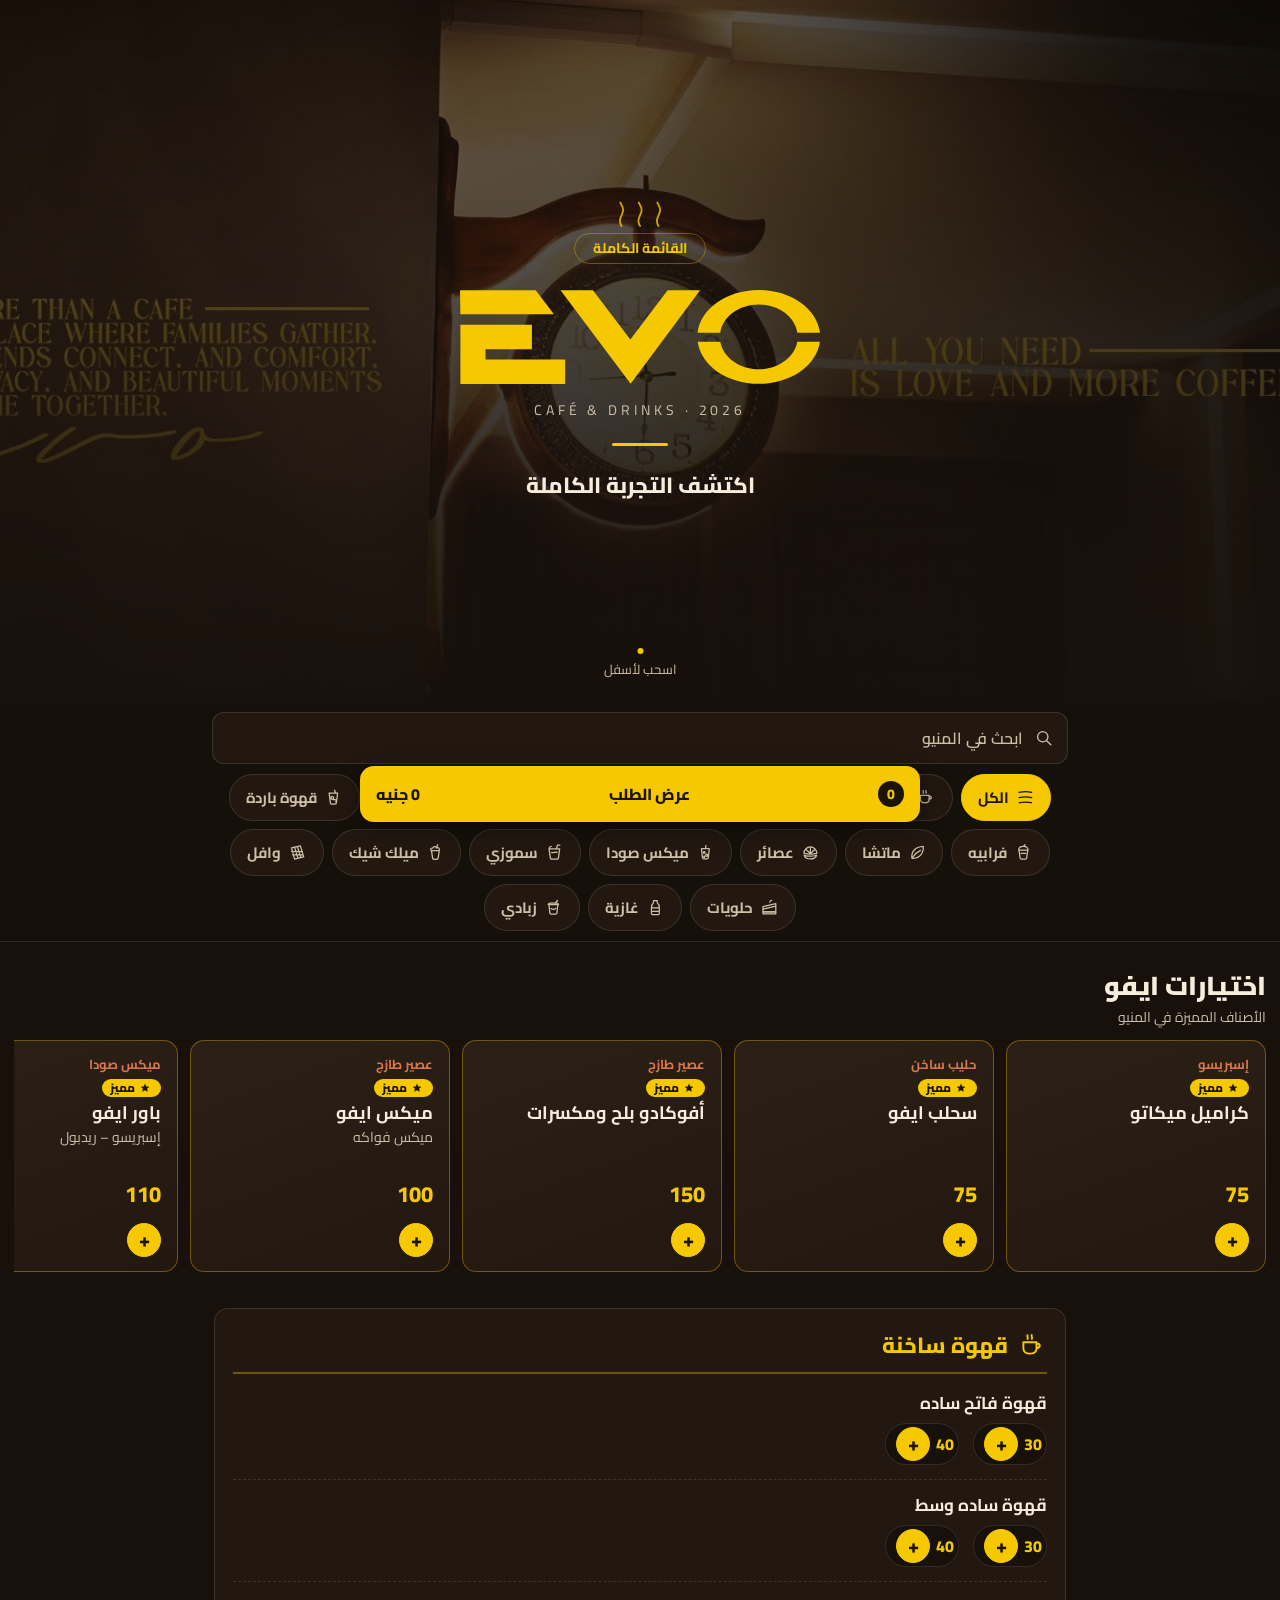
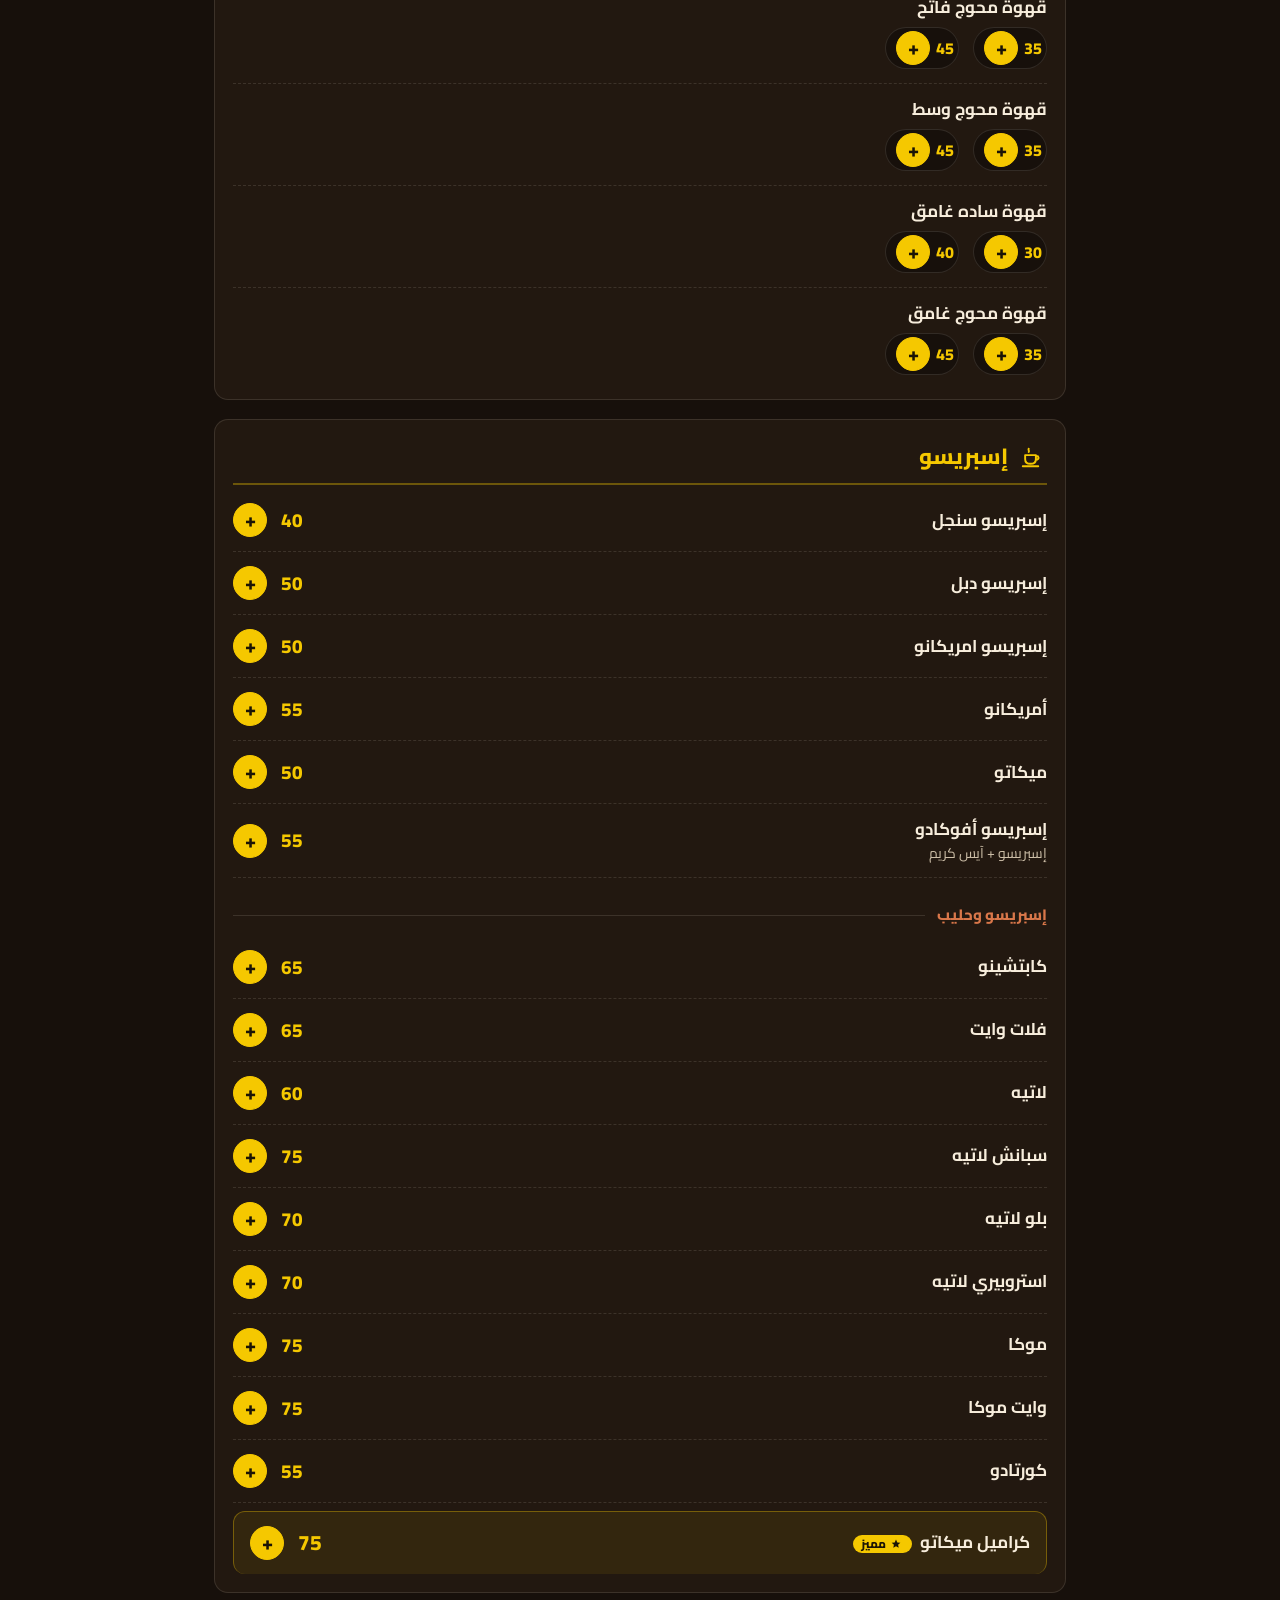
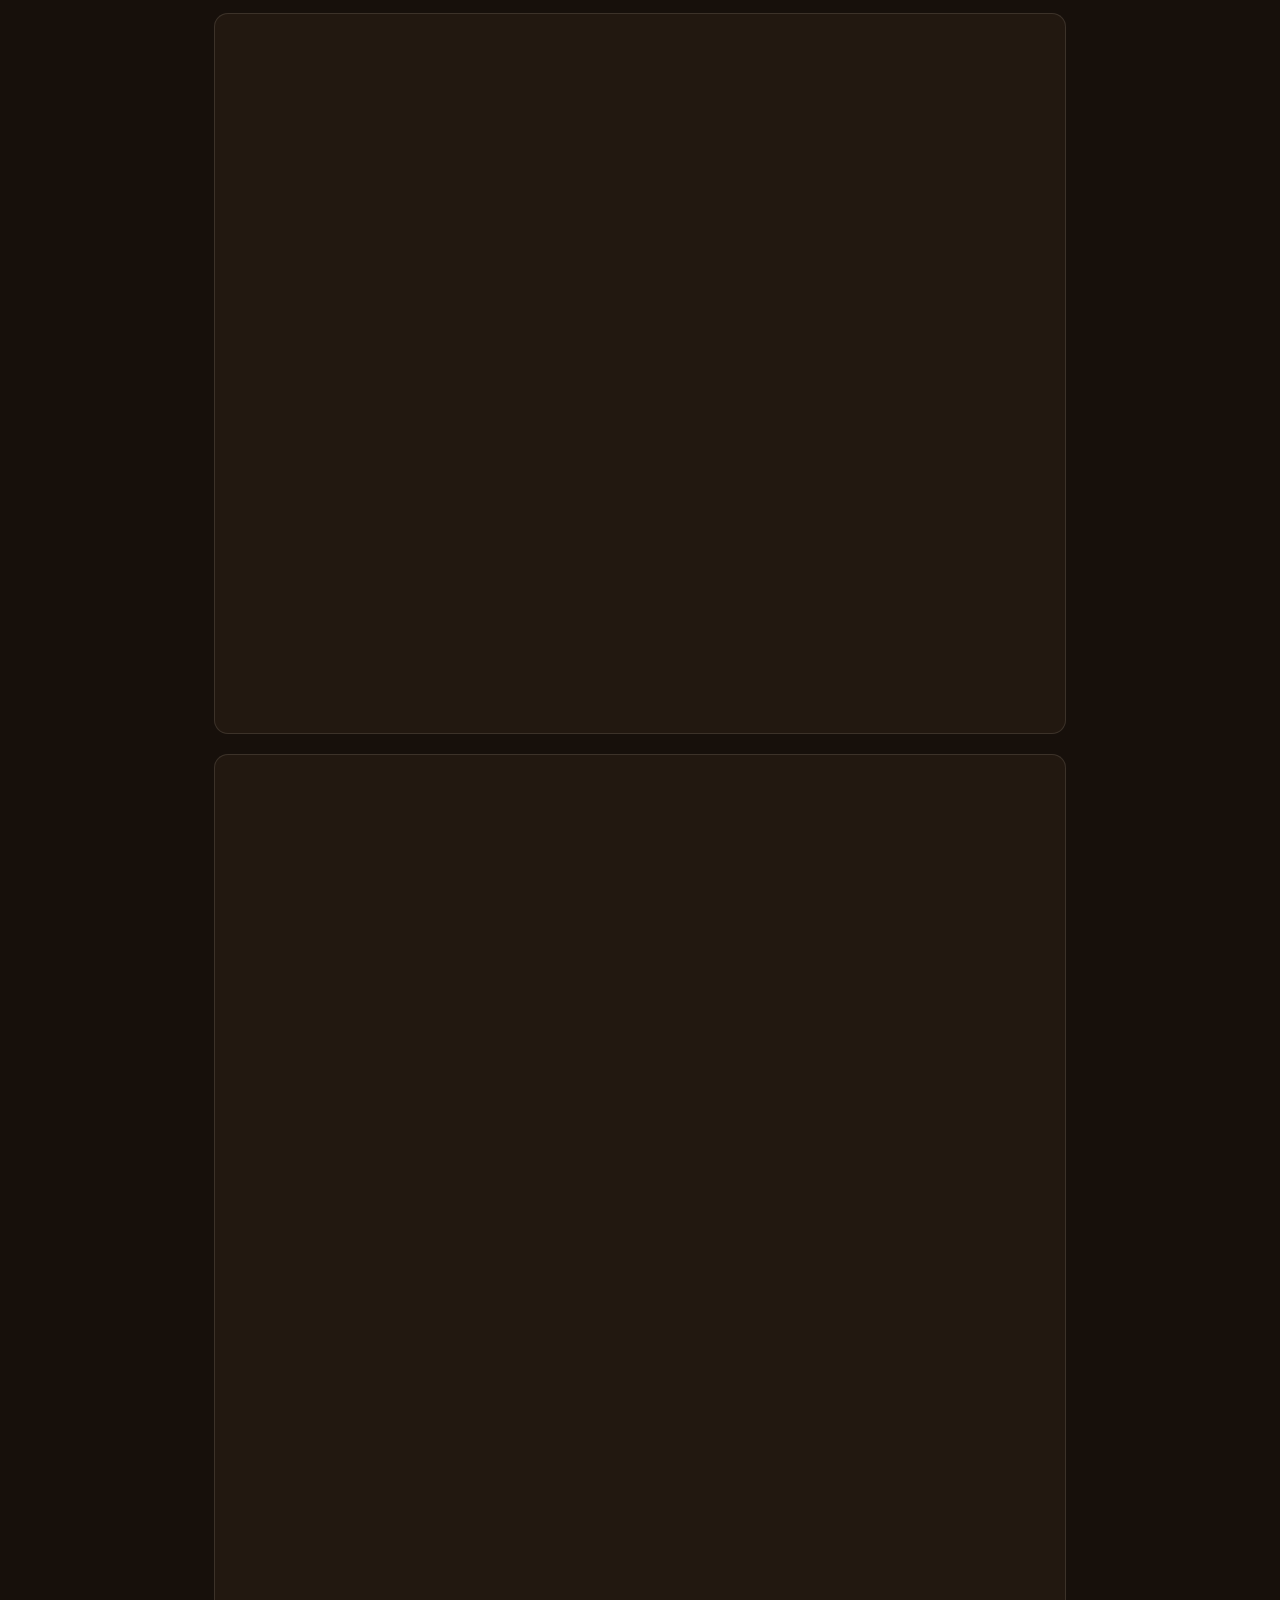
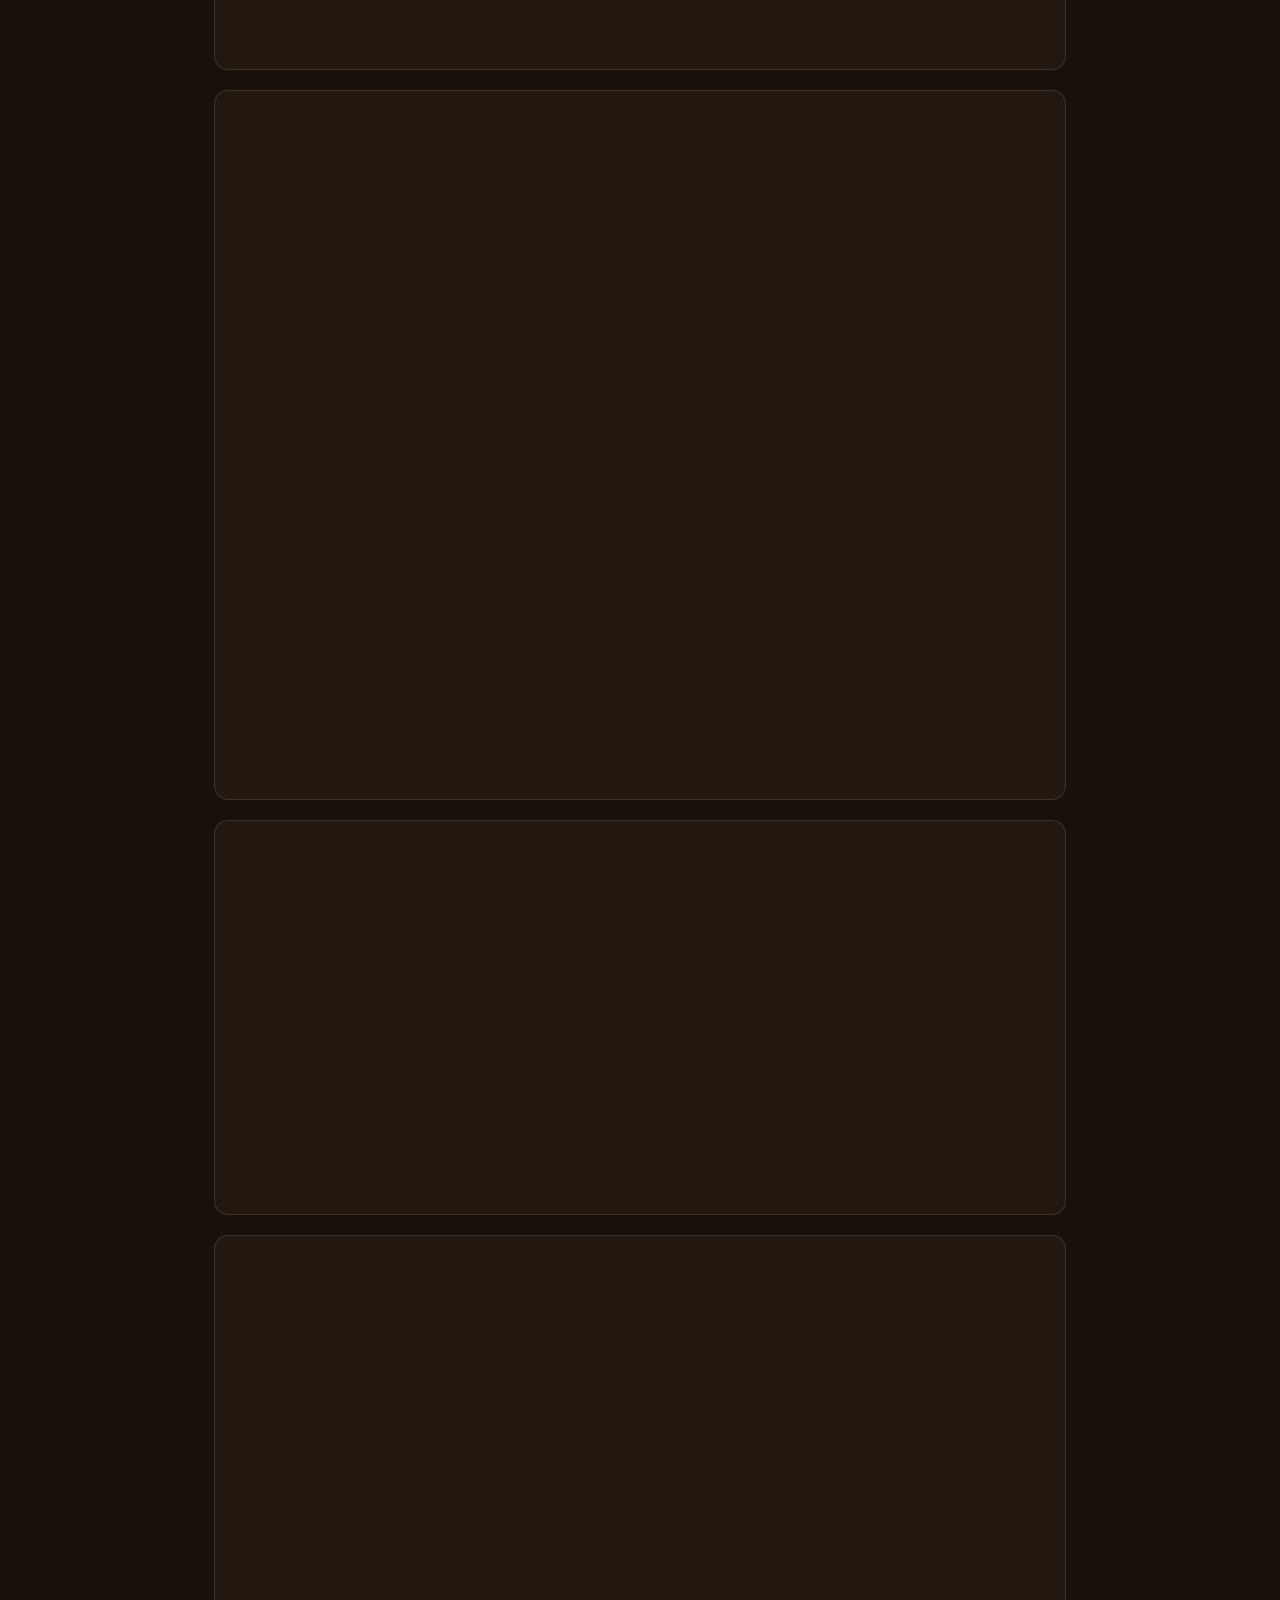
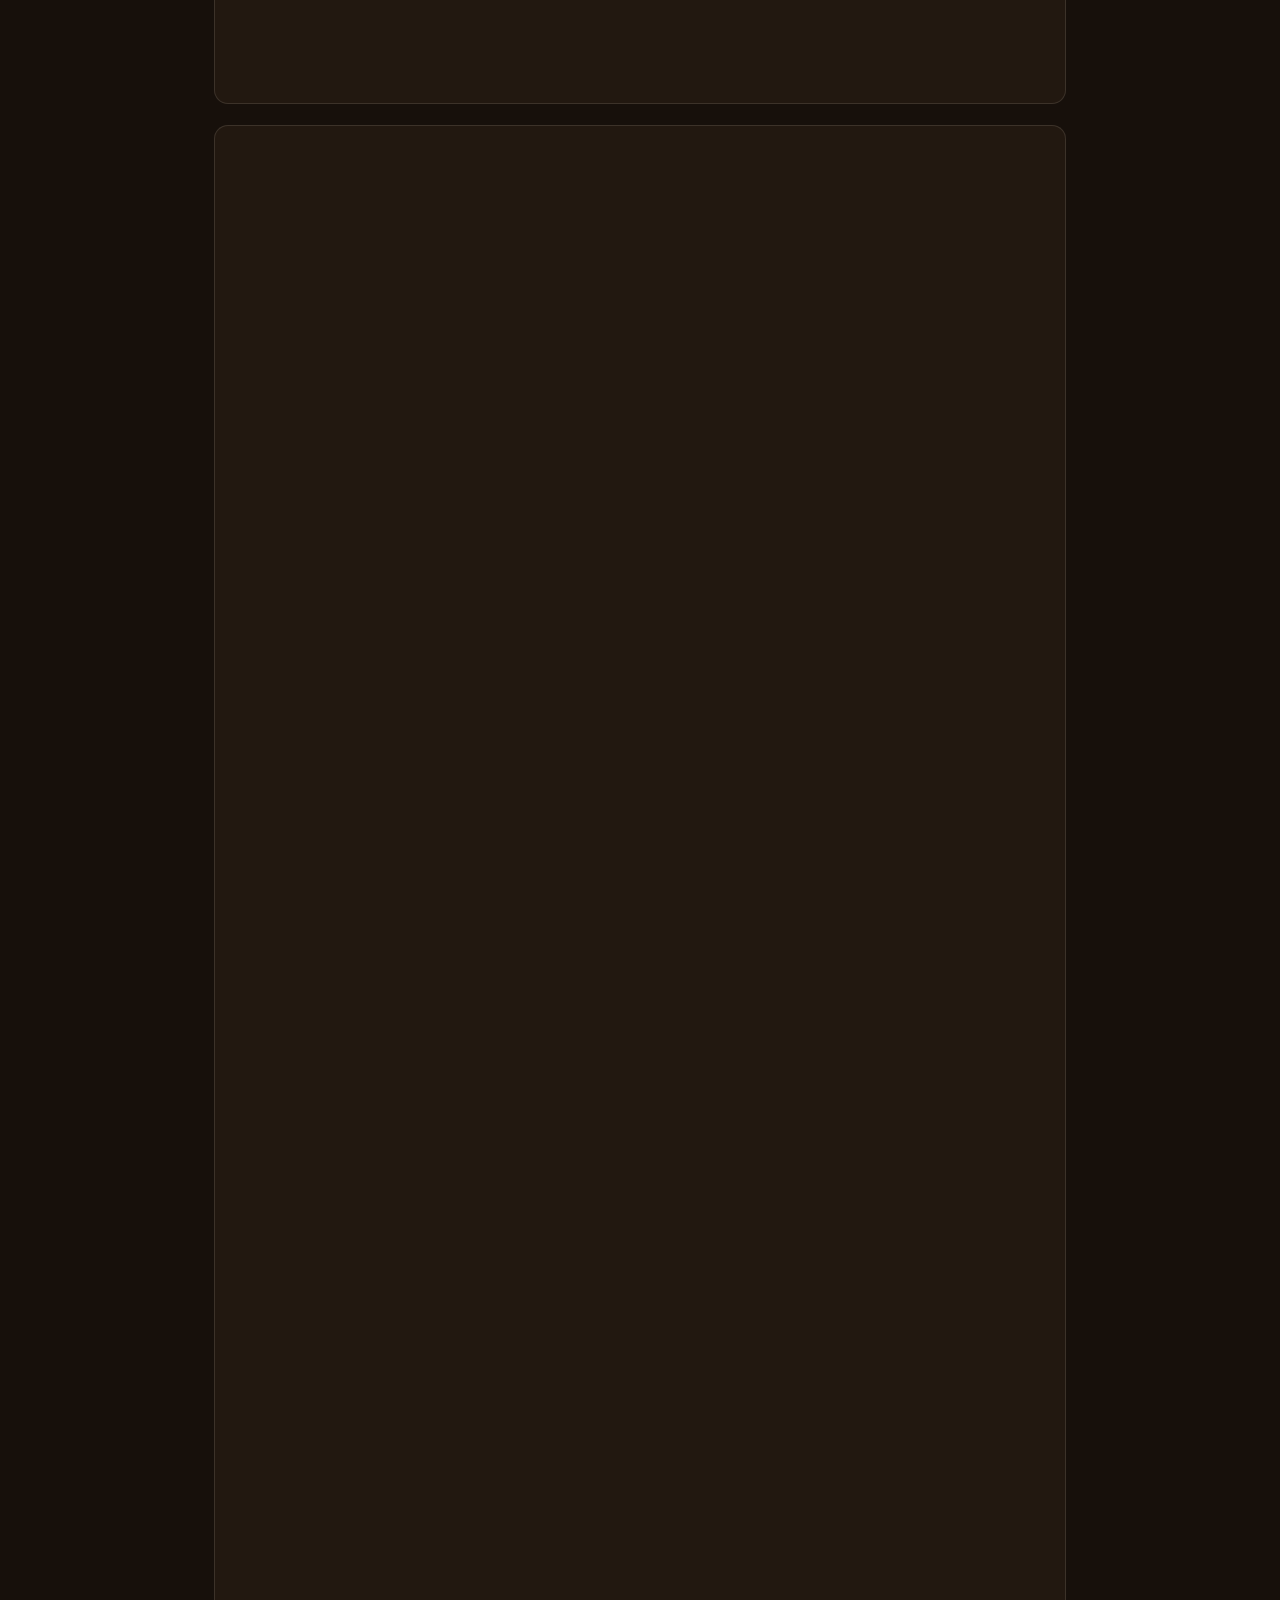
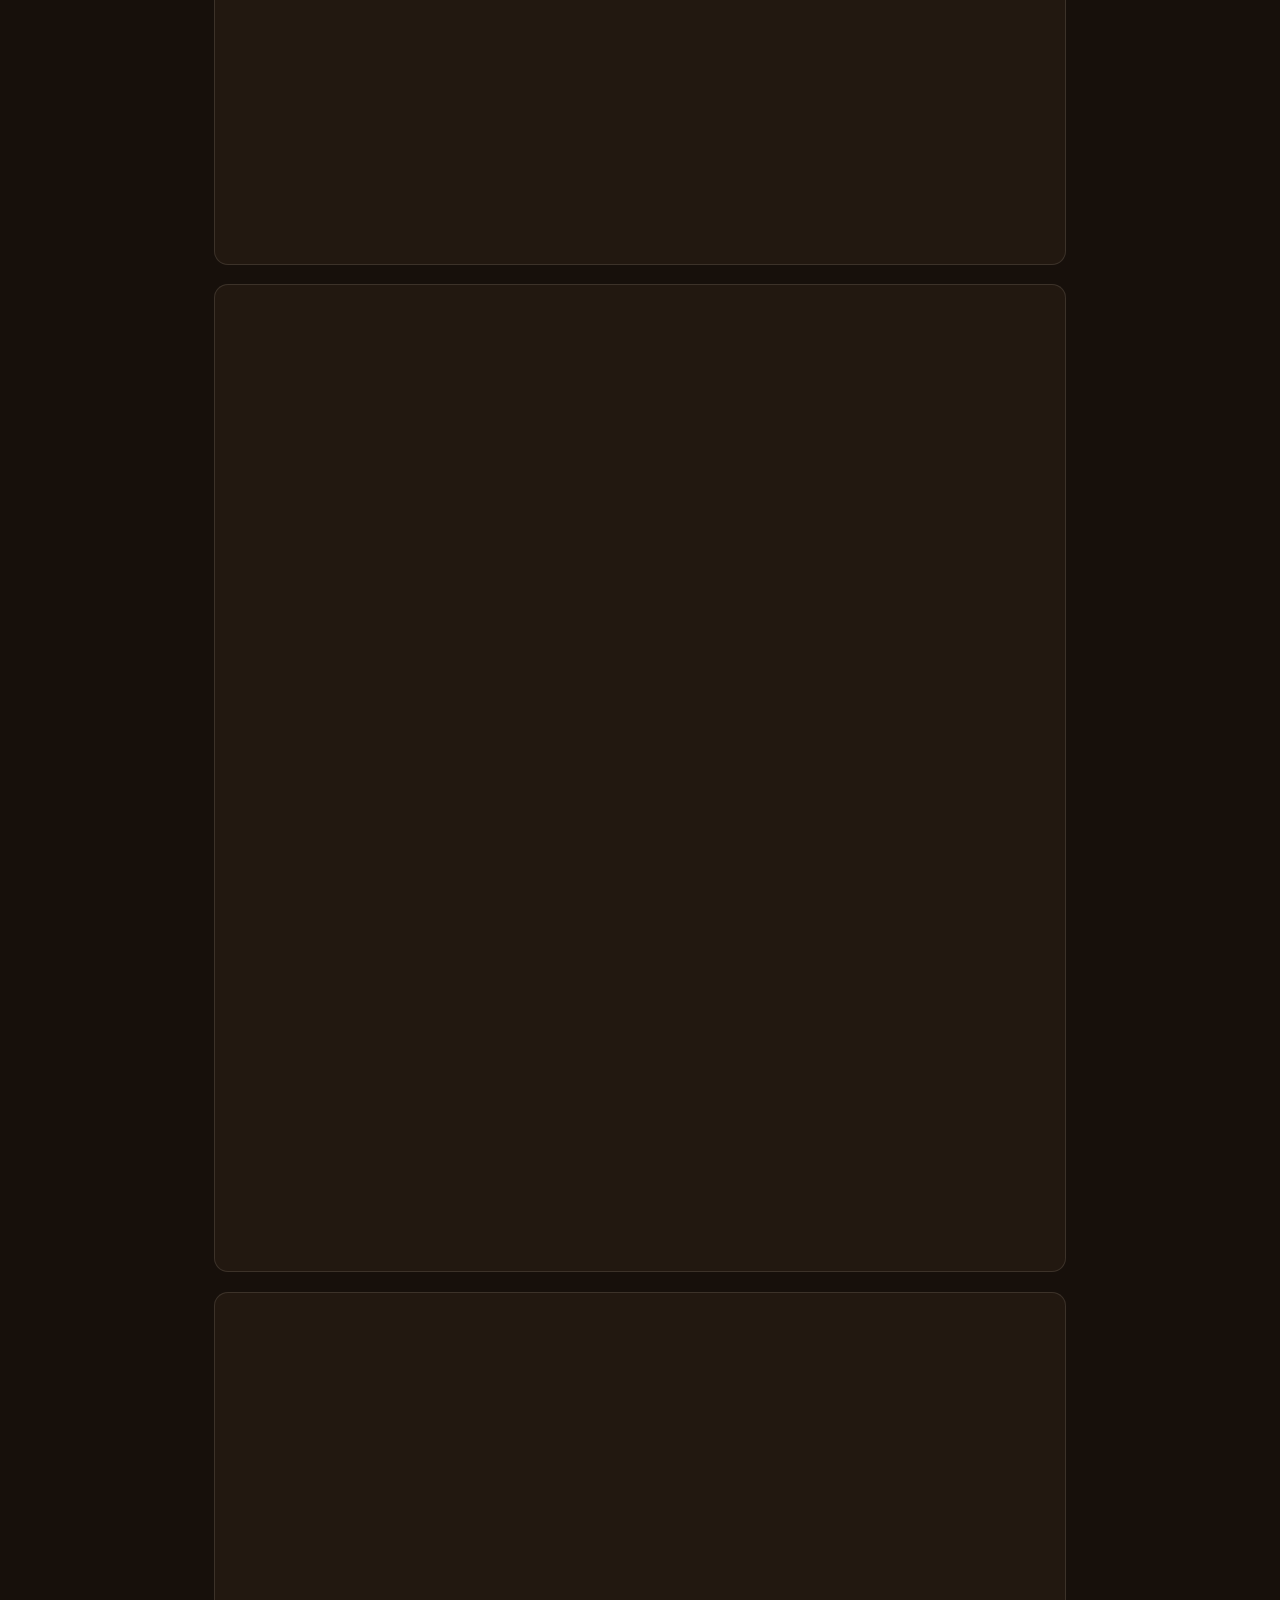
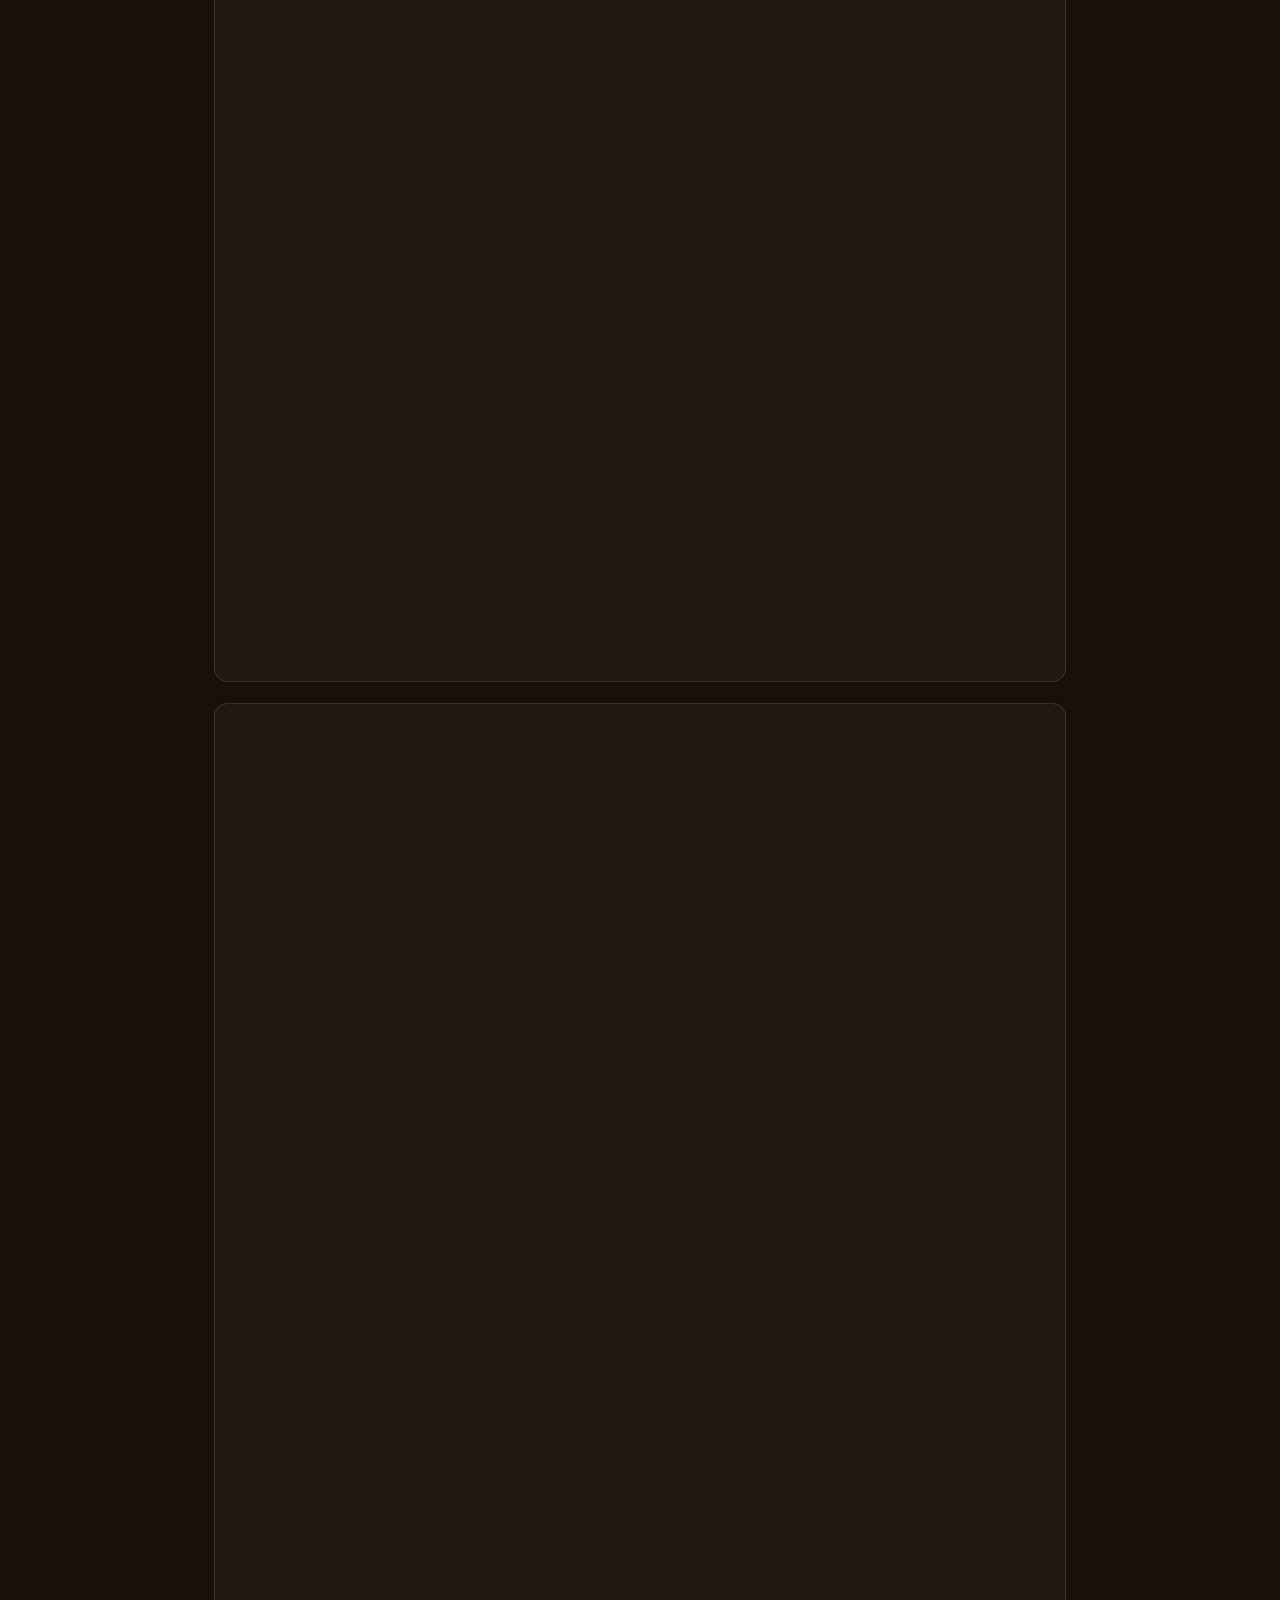
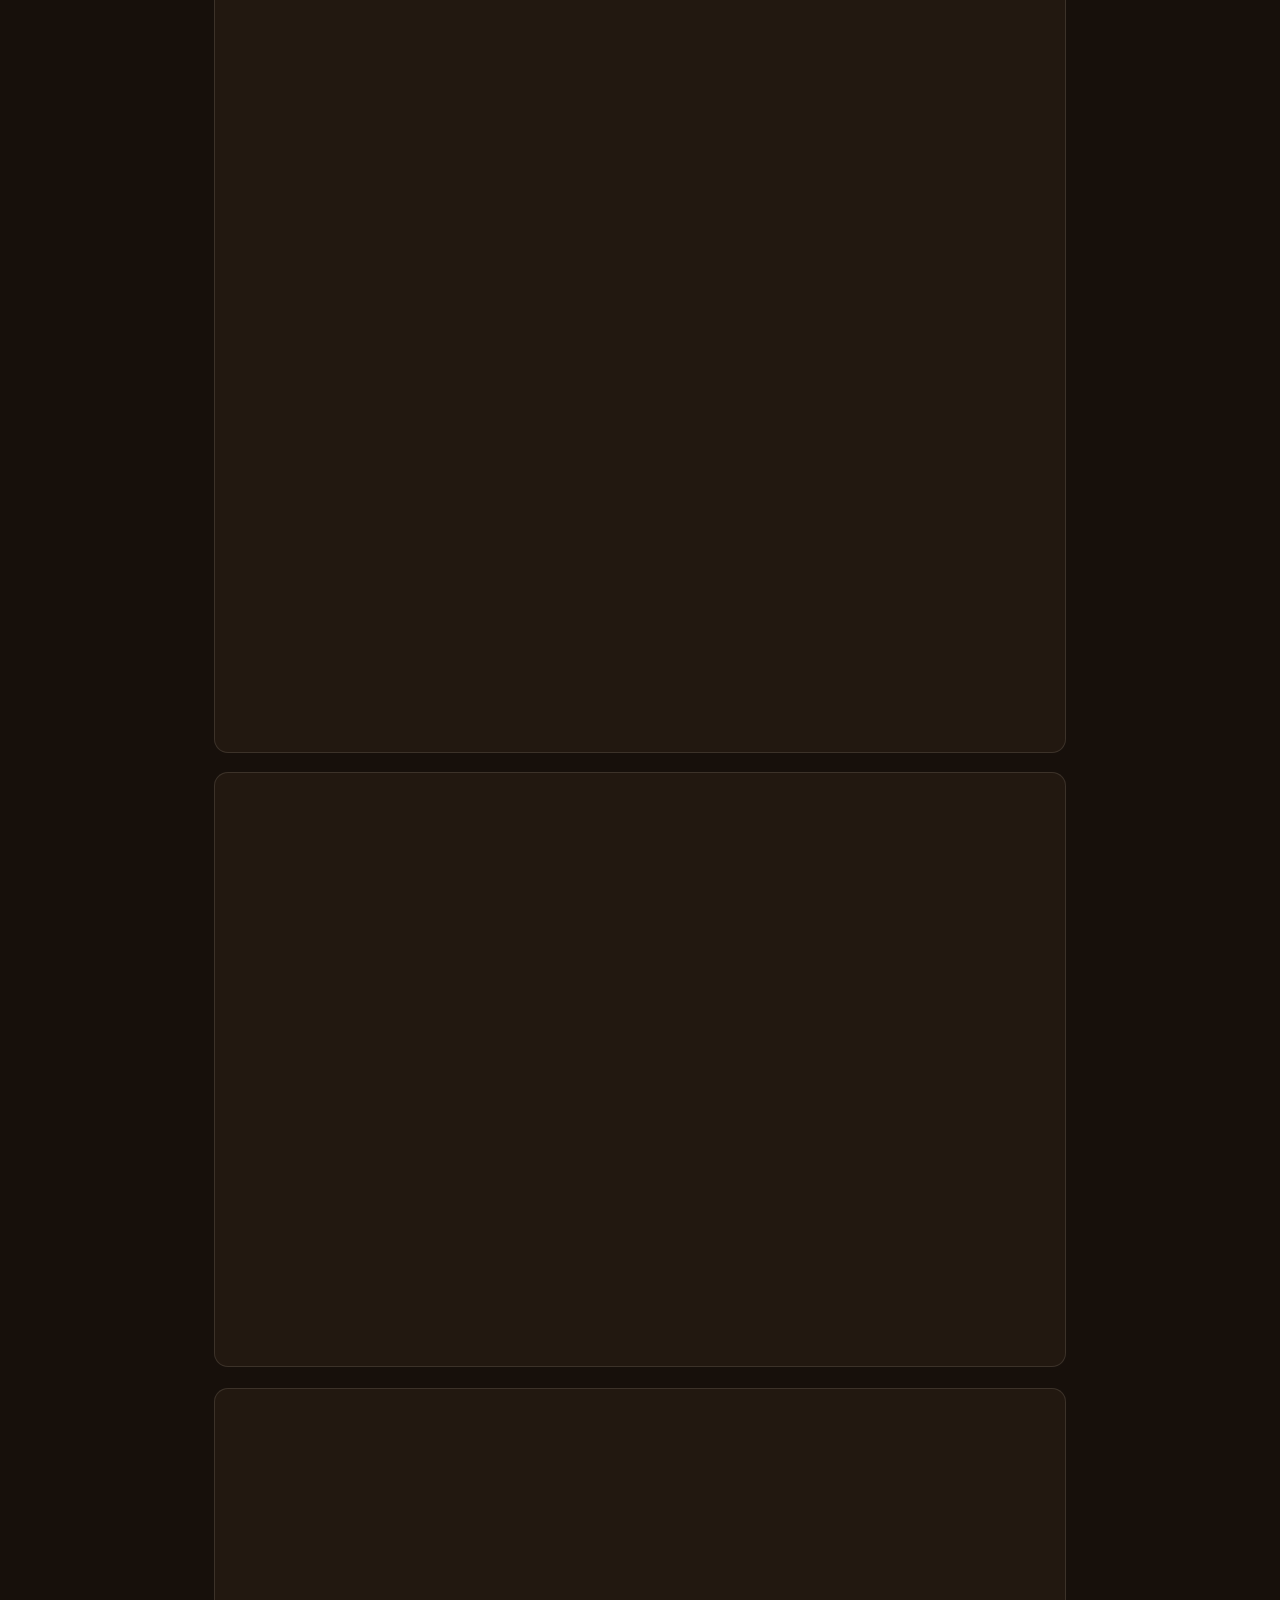
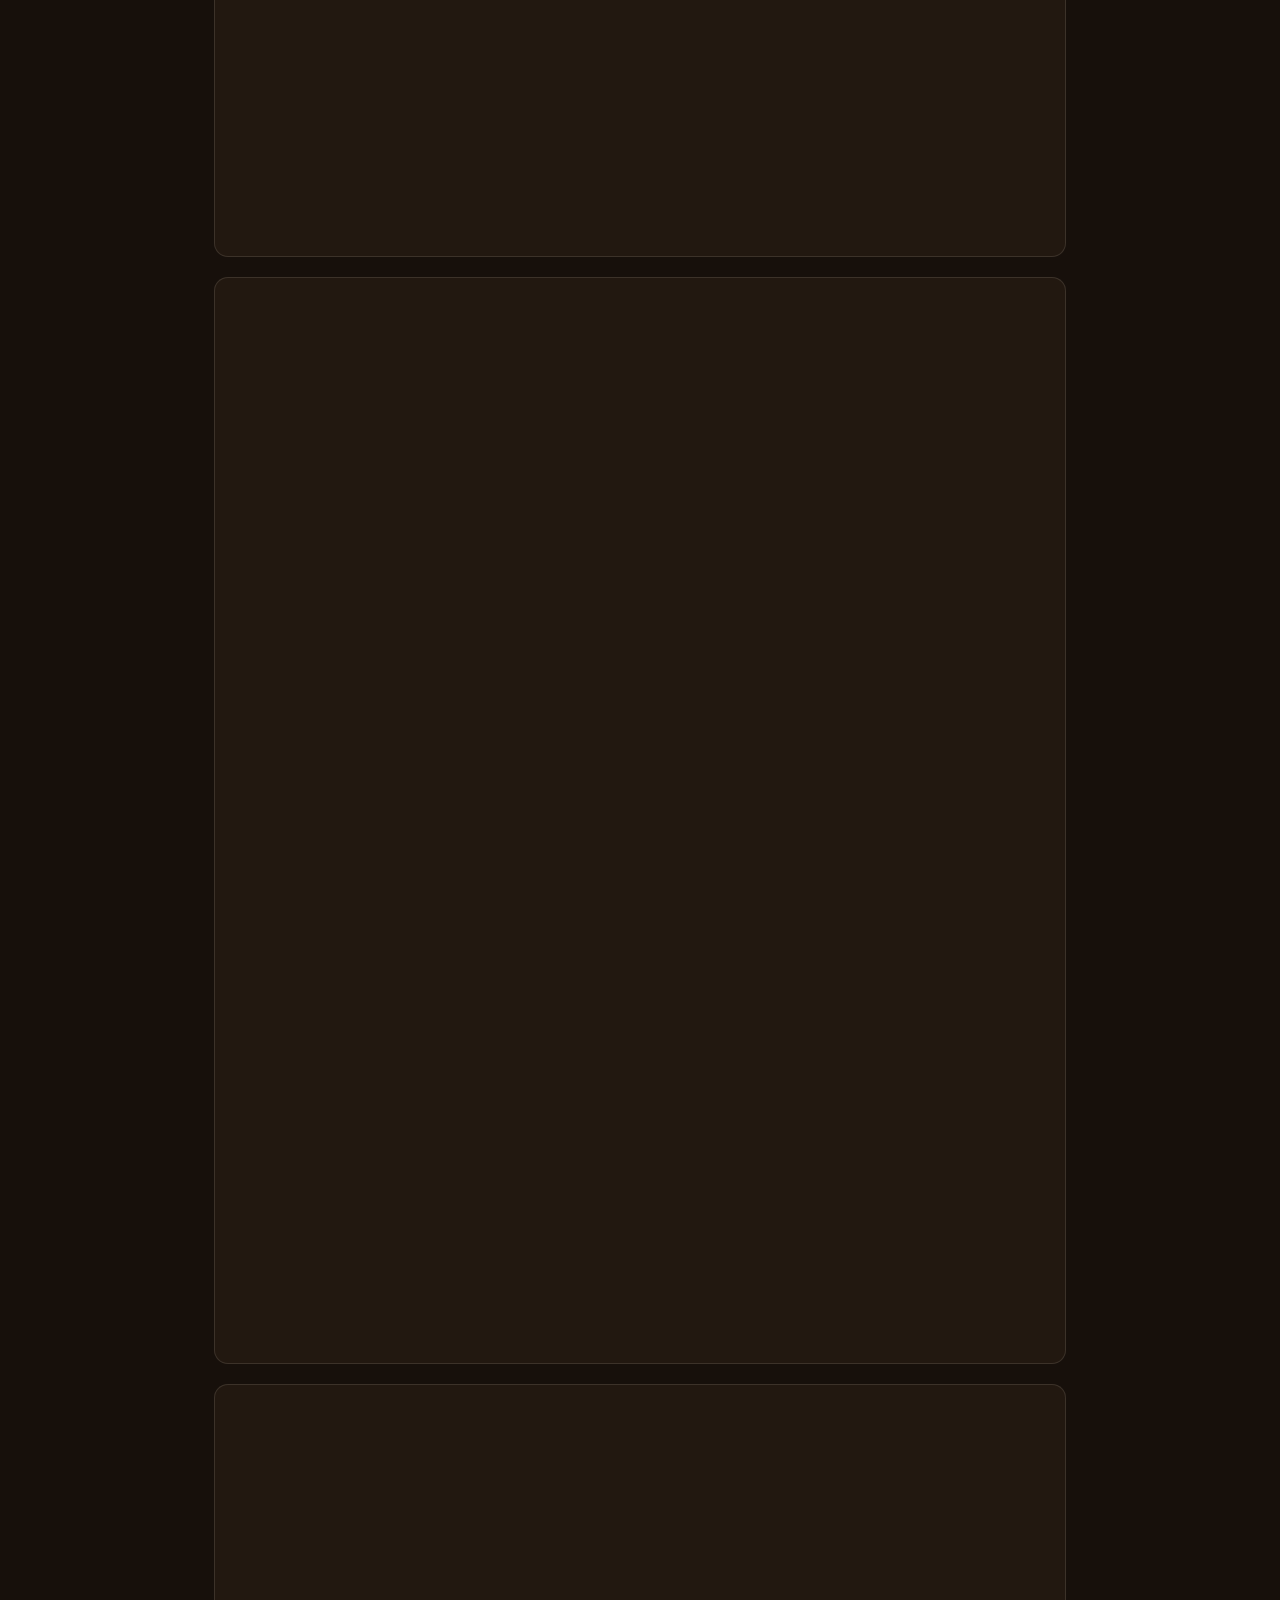
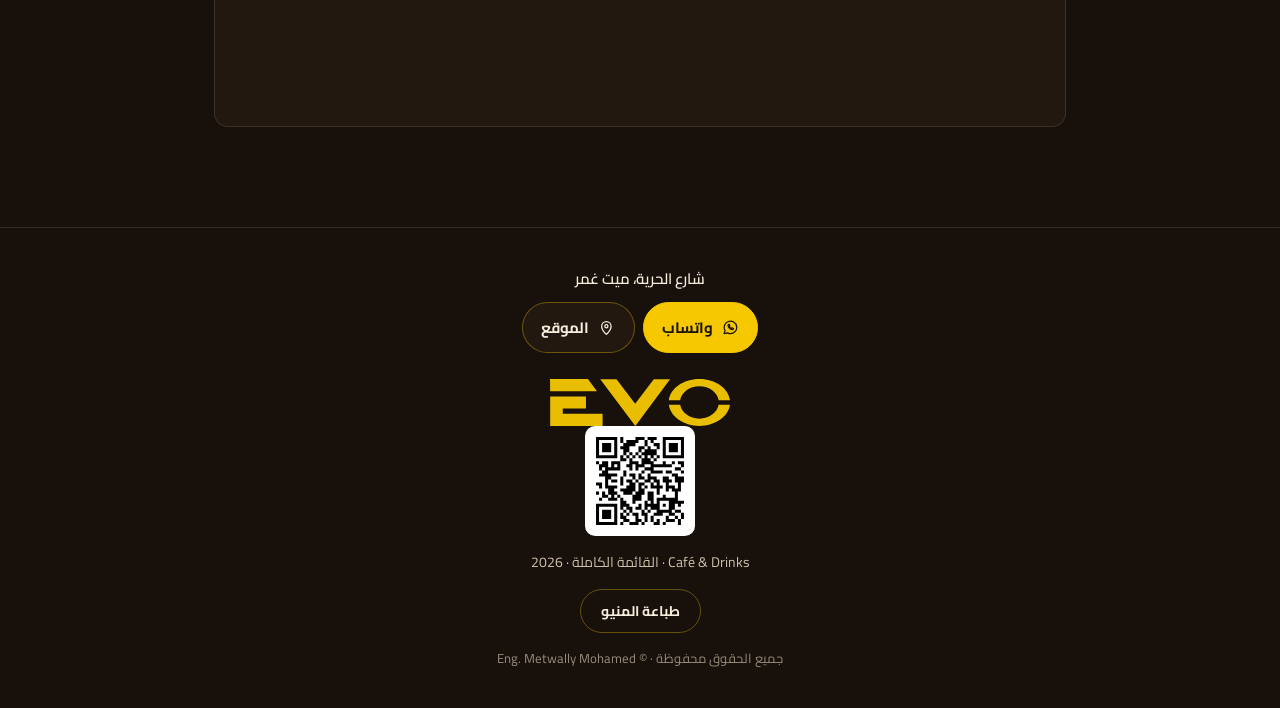
==== commit eb01d01f: "Redesign: espresso palette, icons, featured, search, print, contact config, single-source menu" ====
--- a/index.html
+++ b/index.html
@@ -4,25 +4,55 @@
 <meta charset="UTF-8">
 <meta name="viewport" content="width=device-width, initial-scale=1.0, maximum-scale=1.0">
 <meta name="description" content="EVO Café — القائمة الكاملة للمشروبات والحلويات">
-<meta name="theme-color" content="#0a0a12">
+<meta name="theme-color" content="#17100b">
 <meta name="apple-mobile-web-app-capable" content="yes">
 <meta name="apple-mobile-web-app-status-bar-style" content="black-translucent">
 <link rel="icon" type="image/svg+xml" href="favicon.svg">
+<meta property="og:type" content="website">
+<meta property="og:title" content="EVO Café — المنيو">
+<meta property="og:description" content="القائمة الكاملة للمشروبات والحلويات">
+<meta property="og:image" content="https://evo-caffe-menu.vercel.app/cover.jpg">
 <title>EVO Café — Menu</title>
-<link href="https://fonts.googleapis.com/css2?family=Cairo:wght@400;600;700;900&family=Bebas+Neue&display=swap" rel="stylesheet">
-<link rel="stylesheet" href="style.css">
+<link rel="preconnect" href="https://fonts.googleapis.com">
+<link rel="preconnect" href="https://fonts.gstatic.com" crossorigin>
+<link href="https://fonts.googleapis.com/css2?family=Cairo:wght@400;600;700;800;900&display=swap" rel="stylesheet">
+<link rel="stylesheet" href="shared/tokens.css">
+<link rel="stylesheet" href="shared/base.css">
+<link rel="stylesheet" href="features/hero/hero.css">
+<link rel="stylesheet" href="features/nav/nav.css">
+<link rel="stylesheet" href="features/menu/menu.css">
+<link rel="stylesheet" href="features/footer/footer.css">
+<link rel="stylesheet" href="features/contact/contact.css">
+<link rel="stylesheet" href="features/cart/cart.css">
+<link rel="stylesheet" href="shared/print.css" media="print">
 </head>
 <body>
+<svg width="0" height="0" style="position:absolute" aria-hidden="true"><defs>
+<symbol id="i-all" viewBox="0 0 24 24"><path d="M4 5.5c5-1 11-1 16 0M4 12.2c5.2-.9 10.8-.9 16 0M4.2 18.8c5.2-1 10.6-1 15.6 0"/></symbol>
+<symbol id="i-hot-coffee" viewBox="0 0 24 24"><path d="M4.5 9.5h11v5.2c0 2.6-2 4.3-5.5 4.3s-5.5-1.7-5.5-4.3zM15.5 10.5c3-.4 4.3 3.2 0 4M8 3.5c-1 1.2 1 1.9 0 3.2M11.6 3.3c-1 1.2 1 2 0 3.3"/></symbol>
+<symbol id="i-espresso" viewBox="0 0 24 24"><path d="M6 11h9v3.4c0 2.4-1.8 3.9-4.5 3.9S6 16.8 6 14.4zM15 11.8c2.6-.3 3.4 2.8 0 3.2M4 20.4h13M9 5.6c-.8 1 .8 1.6 0 2.8"/></symbol>
+<symbol id="i-hot-drinks" viewBox="0 0 24 24"><path d="M6 9.5c0 5.2 1.2 9 6 9s6-3.8 6-9zM5 9.6h14M18 11.6c2.6-.3 2.6 3.6-.6 3.9M10 4.6c-.7 1 .8 1.5 0 2.7M14 4.4c-.7 1 .8 1.6 0 2.8"/></symbol>
+<symbol id="i-hot-milk" viewBox="0 0 24 24"><path d="M7.3 8.3h9.5l-.7 10.1c-.1 1-1 1.7-2 1.7h-4c-1 0-1.9-.7-2-1.7zM7.8 12.6h8.5M8.4 3.4h7.2l1.2 4.9"/></symbol>
+<symbol id="i-ice-coffee" viewBox="0 0 24 24"><path d="M6.6 6.5h10.8l-1.5 12.4c-.1 1-.9 1.7-1.9 1.7h-4c-1 0-1.8-.7-1.9-1.7zM13.5 2.8l1.4 3.7M9.6 10.8l3 1-.8 3-3-1zM13 14.8l2.8.5-.6 2.8"/></symbol>
+<symbol id="i-frappe" viewBox="0 0 24 24"><path d="M6.4 9.2h11.2l-1.4 10c-.1.9-.9 1.5-1.8 1.5H9.6c-.9 0-1.7-.6-1.8-1.5zM6 9.2c0-3.6 3-5 6-5s6 1.4 6 5M12.6 4.4l1.5-2.2M9 13.2h6"/></symbol>
+<symbol id="i-matcha" viewBox="0 0 24 24"><path d="M5 19.5C4 11 9 5 19.5 4.3c.7 9-4.7 15-12.5 15.3zM5 19.5c3.4-5.4 7-8 11-10"/></symbol>
+<symbol id="i-juice" viewBox="0 0 24 24"><path d="M3.8 13.2a8.2 8.2 0 0116.4.2c-5.5 1.2-10.8 1.1-16.4-.2zM12 5.4v7.9M6.4 8.4l5.6 5M17.6 8.3L12 13.4"/><path d="M4 15.8c4.6 1.2 11.3 1.4 16-.1-.8 3-3.6 4.7-8 4.7s-7.2-1.7-8-4.6z"/></symbol>
+<symbol id="i-soda" viewBox="0 0 24 24"><path d="M7 7.2h10l-1.2 11.3c-.1 1-.9 1.8-2 1.8h-3.6c-1 0-1.9-.8-2-1.8zM12.8 3l-.7 4.2"/><circle cx="10.5" cy="12.2" r="1.1"/><circle cx="13.8" cy="15.6" r="1.4"/><circle cx="10.6" cy="17.6" r=".7"/></symbol>
+<symbol id="i-smoothie" viewBox="0 0 24 24"><path d="M5.2 7.6h13.6l-1.6 11.4c-.1 1-.9 1.7-1.9 1.7H8.7c-1 0-1.8-.7-1.9-1.7zM5 7.6c.3-2 1.6-3 3-3.2M14.5 7.6l1.5-5 3 .2M8.5 12c2.4 1.6 4.4-1.6 7 0"/></symbol>
+<symbol id="i-milkshake" viewBox="0 0 24 24"><path d="M7 9.8h10l-1.4 9.3c-.1 1-.9 1.7-1.9 1.7h-3.4c-1 0-1.8-.7-1.9-1.7zM6.5 9.8c-1.4-2 .3-3.6 2.2-3.2 .4-2.4 4.4-2.8 5.2-.4 2.4-.8 4.3 1.6 2.6 3.6M13 6.4l2-4"/></symbol>
+<symbol id="i-waffle" viewBox="0 0 24 24"><path d="M4.4 6.2l11.4-2.6 4.3 14.2-11.7 2.8zM8.4 5.3l4.3 14.4M12 4.5l4.4 14.3M4.6 10.6l14 .3M6 15.2l13-.1"/></symbol>
+<symbol id="i-desserts" viewBox="0 0 24 24"><path d="M3.8 17.6V11l16.4-3.8v10.4zM3.8 11l16.4-3.8M3.8 14.2l16.4-3.8M12.6 5.4c0-1.6 1.2-2.4 2.3-2.4"/><path d="M3.8 17.6h16.4v2.6H3.8z"/></symbol>
+<symbol id="i-soft" viewBox="0 0 24 24"><path d="M9.6 3.2h4.8v3c1.8 1.4 2.6 3.4 2.6 6.4v7.2c0 .9-.7 1.5-1.5 1.5H8.5c-.8 0-1.5-.6-1.5-1.5v-7.2c0-3 .8-5 2.6-6.4zM7.2 12.6h9.6M7.2 17h9.6"/></symbol>
+<symbol id="i-yogurt" viewBox="0 0 24 24"><path d="M6.4 8.6h11.2l-1 10.4c-.1.9-.9 1.6-1.8 1.6H9.2c-.9 0-1.7-.7-1.8-1.6zM5.4 8.6c.2-1.4 1.1-2.2 2.2-2.2h8.8c1.1 0 2 .8 2.2 2.2M14.6 6.4l2.6-3.2M9 13.4c2 1.4 4 1.4 6 0"/></symbol>
+</defs></svg>
 
 <!-- HERO -->
 <section class="hero">
-  <div class="hero-bg"></div>
-  <div class="hero-ring"></div>
-  <div class="hero-ring"></div>
-  <div class="hero-ring"></div>
-
+  
+  <div class="hero-bg" aria-hidden="true"></div>
   <div class="hero-content">
-    <div class="hero-badge">✦ القائمة الكاملة ✦</div>
+    <svg class="steam" viewBox="0 0 120 70" aria-hidden="true"><path d="M30 68c-9-14 9-20 0-34s8-22 0-32"/><path d="M60 68c-9-14 9-20 0-34s8-22 0-32"/><path d="M90 68c-9-14 9-20 0-34s8-22 0-32"/></svg>
+    <div class="hero-badge">القائمة الكاملة</div>
     <svg class="hero-logo" xmlns="http://www.w3.org/2000/svg" viewBox="0 0 531.633 138.746" aria-label="EVO Café">
       <path fill="#F5C800" d="M 0.000,0.201 L 0.475,35.972 L 138.664,35.972 L 111.874,0.201 L 0.000,0.201"/>
       <path fill="#F5C800" d="M 0.530,51.364 L 0.530,138.746 L 155.240,138.746 L 155.240,102.589 L 37.641,102.589 L 37.641,87.422 L 106.158,87.422 L 106.158,51.364 L 0.530,51.364"/>
@@ -43,284 +73,31 @@
 
 <!-- NAV -->
 <nav class="nav-wrap" id="mainNav">
+  <div class="search-row"><svg class="ico" aria-hidden="true" viewBox="0 0 24 24"><circle cx="10.5" cy="10.5" r="6.2"/><path d="M15.2 15.4l5 4.8"/></svg><input id="q" type="search" placeholder="ابحث في المنيو" autocomplete="off" aria-label="ابحث في المنيو"><span id="qEmpty" hidden>مفيش نتيجة</span></div>
   <div class="nav-tabs" id="navTabs">
-    <button class="nav-tab active" onclick="showSection('all',this)">الكل</button>
-    <button class="nav-tab" onclick="showSection('hot-coffee',this)">قهوة ساخنة</button>
-    <button class="nav-tab" onclick="showSection('espresso',this)">إسبريسو</button>
-    <button class="nav-tab" onclick="showSection('hot-drinks',this)">مشروبات ساخنة</button>
-    <button class="nav-tab" onclick="showSection('hot-milk',this)">حليب ساخن</button>
-    <button class="nav-tab" onclick="showSection('ice-coffee',this)">قهوة باردة</button>
-    <button class="nav-tab" onclick="showSection('frappe',this)">فرابيه</button>
-    <button class="nav-tab" onclick="showSection('matcha',this)">ماتشا</button>
-    <button class="nav-tab" onclick="showSection('juice',this)">عصائر</button>
-    <button class="nav-tab" onclick="showSection('soda',this)">ميكس صودا</button>
-    <button class="nav-tab" onclick="showSection('smoothie',this)">سموزي</button>
-    <button class="nav-tab" onclick="showSection('milkshake',this)">ميلك شيك</button>
-    <button class="nav-tab" onclick="showSection('waffle',this)">وافل</button>
-    <button class="nav-tab" onclick="showSection('desserts',this)">حلويات</button>
-    <button class="nav-tab" onclick="showSection('soft',this)">غازية</button>
-    <button class="nav-tab" onclick="showSection('yogurt',this)">زبادي</button>
+    <button class="nav-tab active" onclick="showSection('all',this)"><svg class="ico" aria-hidden="true"><use href="#i-all"/></svg>الكل</button>
+    <button class="nav-tab" onclick="showSection('hot-coffee',this)"><svg class="ico" aria-hidden="true"><use href="#i-hot-coffee"/></svg>قهوة ساخنة</button>
+    <button class="nav-tab" onclick="showSection('espresso',this)"><svg class="ico" aria-hidden="true"><use href="#i-espresso"/></svg>إسبريسو</button>
+    <button class="nav-tab" onclick="showSection('hot-drinks',this)"><svg class="ico" aria-hidden="true"><use href="#i-hot-drinks"/></svg>مشروبات ساخنة</button>
+    <button class="nav-tab" onclick="showSection('hot-milk',this)"><svg class="ico" aria-hidden="true"><use href="#i-hot-milk"/></svg>حليب ساخن</button>
+    <button class="nav-tab" onclick="showSection('ice-coffee',this)"><svg class="ico" aria-hidden="true"><use href="#i-ice-coffee"/></svg>قهوة باردة</button>
+    <button class="nav-tab" onclick="showSection('frappe',this)"><svg class="ico" aria-hidden="true"><use href="#i-frappe"/></svg>فرابيه</button>
+    <button class="nav-tab" onclick="showSection('matcha',this)"><svg class="ico" aria-hidden="true"><use href="#i-matcha"/></svg>ماتشا</button>
+    <button class="nav-tab" onclick="showSection('juice',this)"><svg class="ico" aria-hidden="true"><use href="#i-juice"/></svg>عصائر</button>
+    <button class="nav-tab" onclick="showSection('soda',this)"><svg class="ico" aria-hidden="true"><use href="#i-soda"/></svg>ميكس صودا</button>
+    <button class="nav-tab" onclick="showSection('smoothie',this)"><svg class="ico" aria-hidden="true"><use href="#i-smoothie"/></svg>سموزي</button>
+    <button class="nav-tab" onclick="showSection('milkshake',this)"><svg class="ico" aria-hidden="true"><use href="#i-milkshake"/></svg>ميلك شيك</button>
+    <button class="nav-tab" onclick="showSection('waffle',this)"><svg class="ico" aria-hidden="true"><use href="#i-waffle"/></svg>وافل</button>
+    <button class="nav-tab" onclick="showSection('desserts',this)"><svg class="ico" aria-hidden="true"><use href="#i-desserts"/></svg>حلويات</button>
+    <button class="nav-tab" onclick="showSection('soft',this)"><svg class="ico" aria-hidden="true"><use href="#i-soft"/></svg>غازية</button>
+    <button class="nav-tab" onclick="showSection('yogurt',this)"><svg class="ico" aria-hidden="true"><use href="#i-yogurt"/></svg>زبادي</button>
   </div>
 </nav>
 
 <div class="menu-body">
 
 <!-- ===== ALL ===== -->
-<section class="section active" id="all">
-  <div class="all-section-block">
-    <div class="all-section-title">☕ قهوة ساخنة</div>
-    <div class="items-list">
-      <div class="item"><div class="item-left"><div class="item-name">قهوة فاتح ساده</div></div><div class="item-price">30<span class="price-unit">/40</span></div></div>
-      <div class="item"><div class="item-left"><div class="item-name">قهوة ساده وسط</div></div><div class="item-price">30<span class="price-unit">/40</span></div></div>
-      <div class="item"><div class="item-left"><div class="item-name">قهوة محوج فاتح</div></div><div class="item-price">35<span class="price-unit">/45</span></div></div>
-      <div class="item"><div class="item-left"><div class="item-name">قهوة محوج وسط</div></div><div class="item-price">35<span class="price-unit">/45</span></div></div>
-      <div class="item"><div class="item-left"><div class="item-name">قهوة ساده غامق</div></div><div class="item-price">30<span class="price-unit">/40</span></div></div>
-      <div class="item"><div class="item-left"><div class="item-name">قهوة محوج غامق</div></div><div class="item-price">35<span class="price-unit">/45</span></div></div>
-    </div>
-  </div>
-  <div class="all-section-block">
-    <div class="all-section-title">☕ إسبريسو</div>
-    <div class="items-list">
-      <div class="item"><div class="item-left"><div class="item-name">إسبريسو سنجل</div></div><div class="item-price">40</div></div>
-      <div class="item"><div class="item-left"><div class="item-name">إسبريسو دبل</div></div><div class="item-price">50</div></div>
-      <div class="item"><div class="item-left"><div class="item-name">أمريكانو</div></div><div class="item-price">55</div></div>
-      <div class="item"><div class="item-left"><div class="item-name">ميكاتو</div></div><div class="item-price">50</div></div>
-      <div class="item"><div class="item-left"><div class="item-name">إسبريسو أفوكادو</div><div class="item-desc">إسبريسو + آيس كريم</div></div><div class="item-price">55</div></div>
-      <div class="item"><div class="item-left"><div class="item-name">كابتشينو</div></div><div class="item-price">65</div></div>
-      <div class="item"><div class="item-left"><div class="item-name">فلات وايت</div></div><div class="item-price">65</div></div>
-      <div class="item"><div class="item-left"><div class="item-name">لاتيه</div></div><div class="item-price">60</div></div>
-      <div class="item"><div class="item-left"><div class="item-name">سبانش لاتيه</div></div><div class="item-price">75</div></div>
-      <div class="item"><div class="item-left"><div class="item-name">بلو لاتيه</div></div><div class="item-price">70</div></div>
-      <div class="item"><div class="item-left"><div class="item-name">استروبيري لاتيه</div></div><div class="item-price">70</div></div>
-      <div class="item"><div class="item-left"><div class="item-name">موكا</div></div><div class="item-price">75</div></div>
-      <div class="item"><div class="item-left"><div class="item-name">وايت موكا</div></div><div class="item-price">75</div></div>
-      <div class="item"><div class="item-left"><div class="item-name">كورتادو</div></div><div class="item-price">55</div></div>
-      <div class="item"><div class="item-left"><div class="item-name">كراميل ميكاتو</div></div><div class="item-price">75</div></div>
-    </div>
-  </div>
-  <div class="all-section-block">
-    <div class="all-section-title">🍵 مشروبات ساخنة</div>
-    <div class="items-list">
-      <div class="item"><div class="item-left"><div class="item-name">شاي فتله</div></div><div class="item-price">25</div></div>
-      <div class="item"><div class="item-left"><div class="item-name">شاي كلاسيك</div></div><div class="item-price">20</div></div>
-      <div class="item"><div class="item-left"><div class="item-name">شاي أخضر</div></div><div class="item-price">25</div></div>
-      <div class="item"><div class="item-left"><div class="item-name">ينسون</div></div><div class="item-price">25</div></div>
-      <div class="item"><div class="item-left"><div class="item-name">نعناع</div></div><div class="item-price">25</div></div>
-      <div class="item"><div class="item-left"><div class="item-name">كركديه</div></div><div class="item-price">25</div></div>
-      <div class="item"><div class="item-left"><div class="item-name">ميكس أعشاب</div><div class="item-desc">قرفه – نعناع – زنجبيل – عسل</div></div><div class="item-price">30</div></div>
-      <div class="item"><div class="item-left"><div class="item-name">هوت سيدر</div></div><div class="item-price">45</div></div>
-      <div class="item"><div class="item-left"><div class="item-name">هوت أورانج سيدر</div></div><div class="item-price">45</div></div>
-    </div>
-  </div>
-  <div class="all-section-block">
-    <div class="all-section-title">🥛 حليب ساخن</div>
-    <div class="items-list">
-      <div class="item"><div class="item-left"><div class="item-name">بندق</div></div><div class="item-price">55</div></div>
-      <div class="item"><div class="item-left"><div class="item-name">فرنساوي</div></div><div class="item-price">50</div></div>
-      <div class="item"><div class="item-left"><div class="item-name">قرفة بالحليب</div></div><div class="item-price">45</div></div>
-      <div class="item"><div class="item-left"><div class="item-name">شاي بالحليب</div></div><div class="item-price">35</div></div>
-      <div class="item"><div class="item-left"><div class="item-name">سحلب</div></div><div class="item-price">50</div></div>
-      <div class="item"><div class="item-left"><div class="item-name">سحلب مكسرات</div></div><div class="item-price">65</div></div>
-      <div class="item"><div class="item-left"><div class="item-name">سحلب فواكه</div></div><div class="item-price">70</div></div>
-      <div class="item"><div class="item-left"><div class="item-name">سحلب ايفو</div></div><div class="item-price">75</div></div>
-      <div class="item"><div class="item-left"><div class="item-name">هوت شوكليت</div></div><div class="item-price">55</div></div>
-      <div class="item"><div class="item-left"><div class="item-name">هوت شوكليت مارشملو</div></div><div class="item-price">65</div></div>
-      <div class="item"><div class="item-left"><div class="item-name">هوت لوتس</div></div><div class="item-price">65</div></div>
-      <div class="item"><div class="item-left"><div class="item-name">هوت أوريو</div></div><div class="item-price">60</div></div>
-    </div>
-  </div>
-  <div class="all-section-block">
-    <div class="all-section-title">🧊 قهوة باردة</div>
-    <div class="items-list">
-      <div class="item"><div class="item-left"><div class="item-name">آيس لاتيه</div></div><div class="item-price">60</div></div>
-      <div class="item"><div class="item-left"><div class="item-name">آيس سبانش لاتيه</div></div><div class="item-price">70</div></div>
-      <div class="item"><div class="item-left"><div class="item-name">آيس بلو لاتيه</div></div><div class="item-price">70</div></div>
-      <div class="item"><div class="item-left"><div class="item-name">آيس استروبري لاتيه</div></div><div class="item-price">65</div></div>
-      <div class="item"><div class="item-left"><div class="item-name">آيس موكا دارك</div></div><div class="item-price">70</div></div>
-      <div class="item"><div class="item-left"><div class="item-name">آيس Tea</div></div><div class="item-price">45</div></div>
-      <div class="item"><div class="item-left"><div class="item-name">آيس Tea بفليفر اختيارك</div></div><div class="item-price">55</div></div>
-      <div class="item"><div class="item-left"><div class="item-name">آيس موكا وايت</div></div><div class="item-price">70</div></div>
-      <div class="item"><div class="item-left"><div class="item-name">آيس كراميل ميكاتو</div></div><div class="item-price">70</div></div>
-      <div class="item"><div class="item-left"><div class="item-name">آيس كابتشينو</div></div><div class="item-price">70</div></div>
-    </div>
-  </div>
-  <div class="all-section-block">
-    <div class="all-section-title">🥤 فرابيه كوفي</div>
-    <div class="items-list">
-      <div class="item"><div class="item-left"><div class="item-name">فرابيه موكا دارك</div></div><div class="item-price">70</div></div>
-      <div class="item"><div class="item-left"><div class="item-name">فرابيه موكا وايت</div></div><div class="item-price">70</div></div>
-      <div class="item"><div class="item-left"><div class="item-name">فرابيه كراميل</div></div><div class="item-price">70</div></div>
-      <div class="item"><div class="item-left"><div class="item-name">فرابيه فانيليا</div></div><div class="item-price">65</div></div>
-      <div class="item"><div class="item-left"><div class="item-name">فرابيه شوكليت</div></div><div class="item-price">70</div></div>
-    </div>
-  </div>
-  <div class="all-section-block">
-    <div class="all-section-title">🍵 آيس ماتشا</div>
-    <div class="items-list">
-      <div class="item"><div class="item-left"><div class="item-name">ماتشا لاتيه</div></div><div class="item-price">65</div></div>
-      <div class="item"><div class="item-left"><div class="item-name">ماتشا عسل</div></div><div class="item-price">65</div></div>
-      <div class="item"><div class="item-left"><div class="item-name">ماتشا حليب مكثف</div></div><div class="item-price">70</div></div>
-      <div class="item"><div class="item-left"><div class="item-name">ماتشا حليب جوز هند وفانيليا</div></div><div class="item-price">80</div></div>
-      <div class="item"><div class="item-left"><div class="item-name">ماتشا فروت</div><div class="item-desc">اختيارك</div></div><div class="item-price">80</div></div>
-      <div class="item"><div class="item-left"><div class="item-name">بوبا ماتشا</div></div><div class="item-price">75</div></div>
-    </div>
-  </div>
-  <div class="all-section-block">
-    <div class="all-section-title">🍹 عصير طازج</div>
-    <div class="items-list">
-      <div class="item"><div class="item-left"><div class="item-name">مانجا</div></div><div class="item-price">65</div></div>
-      <div class="item"><div class="item-left"><div class="item-name">مانجا قطع</div></div><div class="item-price">75</div></div>
-      <div class="item"><div class="item-left"><div class="item-name">فراولة</div></div><div class="item-price">60</div></div>
-      <div class="item"><div class="item-left"><div class="item-name">برتقال</div></div><div class="item-price">60</div></div>
-      <div class="item"><div class="item-left"><div class="item-name">جوافة</div></div><div class="item-price">60</div></div>
-      <div class="item"><div class="item-left"><div class="item-name">بطيخ</div></div><div class="item-price">60</div></div>
-      <div class="item"><div class="item-left"><div class="item-name">كيوي</div></div><div class="item-price">70</div></div>
-      <div class="item"><div class="item-left"><div class="item-name">أفوكادو</div></div><div class="item-price">90</div></div>
-      <div class="item"><div class="item-left"><div class="item-name">أفوكادو مكسرات</div></div><div class="item-price">120</div></div>
-      <div class="item"><div class="item-left"><div class="item-name">أفوكادو بلح ومكسرات</div></div><div class="item-price">150</div></div>
-      <div class="item"><div class="item-left"><div class="item-name">جوافة حليب</div></div><div class="item-price">65</div></div>
-      <div class="item"><div class="item-left"><div class="item-name">فراولة حليب</div></div><div class="item-price">65</div></div>
-      <div class="item"><div class="item-left"><div class="item-name">موز</div></div><div class="item-price">60</div></div>
-      <div class="item"><div class="item-left"><div class="item-name">ليمون</div></div><div class="item-price">50</div></div>
-      <div class="item"><div class="item-left"><div class="item-name">ليمون نعناع</div></div><div class="item-price">60</div></div>
-      <div class="item"><div class="item-left"><div class="item-name">بلح بالحليب</div></div><div class="item-price">60</div></div>
-      <div class="item"><div class="item-left"><div class="item-name">بلح بالحليب والمكسرات</div></div><div class="item-price">75</div></div>
-      <div class="sub-group"><span class="sub-group-label">ميكس جوس</span><div class="sub-group-line"></div></div>
-      <div class="item"><div class="item-left"><div class="item-name">هاواي</div><div class="item-desc">كيوي – مانجا</div></div><div class="item-price">65</div></div>
-      <div class="item"><div class="item-left"><div class="item-name">لاروز</div><div class="item-desc">مانجا – فراولة – كيوي</div></div><div class="item-price">70</div></div>
-      <div class="item"><div class="item-left"><div class="item-name">مانجا خوخ</div></div><div class="item-price">65</div></div>
-      <div class="item"><div class="item-left"><div class="item-name">مانجا باشون</div></div><div class="item-price">65</div></div>
-      <div class="item"><div class="item-left"><div class="item-name">فلوريدا</div><div class="item-desc">مانجا – جوافة – فراولة</div></div><div class="item-price">65</div></div>
-      <div class="item"><div class="item-left"><div class="item-name">بيناكولادا</div><div class="item-desc">أناناس – جوز هند</div></div><div class="item-price">65</div></div>
-      <div class="item highlight-item"><div class="item-left"><div class="item-name">ميكس ايفو</div><div class="item-desc">ميكس فواكه</div></div><div class="item-price">100</div></div>
-    </div>
-  </div>
-  <div class="all-section-block">
-    <div class="all-section-title">🫧 ميكس صودا</div>
-    <div class="items-list">
-      <div class="item"><div class="item-left"><div class="item-name">موهيتو كلاسيك</div><div class="item-desc">نعناع – ليمون – صودا</div></div><div class="item-price">60</div></div>
-      <div class="item"><div class="item-left"><div class="item-name">موهيتو فروت</div><div class="item-desc">نعناع – ليمون – صودا – فليفر اختيارك</div></div><div class="item-price">70</div></div>
-      <div class="item"><div class="item-left"><div class="item-name">بلو باشون</div><div class="item-desc">نعناع – ليمون – بلو كوراساو – باشون – صودا</div></div><div class="item-price">70</div></div>
-      <div class="item"><div class="item-left"><div class="item-name">شيري كولا</div><div class="item-desc">كولا – كريز – صودا</div></div><div class="item-price">65</div></div>
-      <div class="item"><div class="item-left"><div class="item-name">ريد فولت</div><div class="item-desc">فراولة – كريز – روزبيري – برتقال – ليمون</div></div><div class="item-price">75</div></div>
-      <div class="item"><div class="item-left"><div class="item-name">آيس لاند</div><div class="item-desc">خوخ – صودا – بلو كوراساو – برتقال</div></div><div class="item-price">70</div></div>
-      <div class="item"><div class="item-left"><div class="item-name">بلو هاواي</div><div class="item-desc">بلو كوراساو – صودا – نعناع – ليمون</div></div><div class="item-price">65</div></div>
-      <div class="item"><div class="item-left"><div class="item-name">صن شاين</div><div class="item-desc">فليفر رمان – برتقال – سلايز – صودا</div></div><div class="item-price">65</div></div>
-      <div class="item"><div class="item-left"><div class="item-name">صن رايز</div><div class="item-desc">فليفر فراولة – أناناس – سلايز – صودا</div></div><div class="item-price">65</div></div>
-      <div class="item"><div class="item-left"><div class="item-name">ريدبول فروت</div><div class="item-desc">باشون – خوخ – بلوبيري – ريدبول</div></div><div class="item-price">100</div></div>
-      <div class="item"><div class="item-left"><div class="item-name">بلو أورانج</div><div class="item-desc">بلوكوراساو – أورانج – سلايز – صودا</div></div><div class="item-price">65</div></div>
-      <div class="item highlight-item"><div class="item-left"><div class="item-name">باور ايفو</div><div class="item-desc">إسبريسو – ريدبول</div></div><div class="item-price">110</div></div>
-    </div>
-  </div>
-  <div class="all-section-block">
-    <div class="all-section-title">🌀 سموزي</div>
-    <div class="items-list">
-      <div class="item"><div class="item-left"><div class="item-name">ليمون</div></div><div class="item-price">55</div></div>
-      <div class="item"><div class="item-left"><div class="item-name">ليمون نعناع</div></div><div class="item-price">60</div></div>
-      <div class="item"><div class="item-left"><div class="item-name">بطيخ</div></div><div class="item-price">60</div></div>
-      <div class="item"><div class="item-left"><div class="item-name">خوخ</div></div><div class="item-price">60</div></div>
-      <div class="item"><div class="item-left"><div class="item-name">أناناس</div></div><div class="item-price">55</div></div>
-      <div class="item"><div class="item-left"><div class="item-name">برتقال</div></div><div class="item-price">60</div></div>
-      <div class="item"><div class="item-left"><div class="item-name">فراولة</div></div><div class="item-price">60</div></div>
-      <div class="item"><div class="item-left"><div class="item-name">جوافة</div></div><div class="item-price">60</div></div>
-      <div class="item"><div class="item-left"><div class="item-name">باشون</div></div><div class="item-price">60</div></div>
-      <div class="item"><div class="item-left"><div class="item-name">بلوبيري</div></div><div class="item-price">60</div></div>
-      <div class="item"><div class="item-left"><div class="item-name">كريز</div></div><div class="item-price">60</div></div>
-      <div class="item"><div class="item-left"><div class="item-name">ميكس بيري</div></div><div class="item-price">65</div></div>
-      <div class="item"><div class="item-left"><div class="item-name">مانجا</div></div><div class="item-price">60</div></div>
-      <div class="item highlight-item"><div class="item-left"><div class="item-name">ميكس سموزي</div><div class="item-desc">مانجا–كيوي / مانجا–فراولة / بطيخ–نعناع / بيري–راس بيري</div></div><div class="item-price">70</div></div>
-    </div>
-  </div>
-  <div class="all-section-block">
-    <div class="all-section-title">🍦 ميلك شيك</div>
-    <div class="items-list">
-      <div class="item"><div class="item-left"><div class="item-name">لوتس</div></div><div class="item-price">75</div></div>
-      <div class="item"><div class="item-left"><div class="item-name">أوريو</div></div><div class="item-price">75</div></div>
-      <div class="item"><div class="item-left"><div class="item-name">شوكليت</div></div><div class="item-price">70</div></div>
-      <div class="item"><div class="item-left"><div class="item-name">فانيليا</div></div><div class="item-price">65</div></div>
-      <div class="item"><div class="item-left"><div class="item-name">كراميل</div></div><div class="item-price">70</div></div>
-      <div class="item"><div class="item-left"><div class="item-name">نوتيلا – كيت كات – فراولة</div></div><div class="item-price">75</div></div>
-      <div class="item"><div class="item-left"><div class="item-name">جوافة</div></div><div class="item-price">75</div></div>
-      <div class="item"><div class="item-left"><div class="item-name">مانجا</div></div><div class="item-price">75</div></div>
-      <div class="item"><div class="item-left"><div class="item-name">بطيخ</div></div><div class="item-price">75</div></div>
-      <div class="item"><div class="item-left"><div class="item-name">كيوي</div></div><div class="item-price">75</div></div>
-      <div class="item highlight-item"><div class="item-left"><div class="item-name">تشيز كيك</div></div><div class="item-price">100</div></div>
-      <div class="item highlight-item"><div class="item-left"><div class="item-name">شوكليت كيك</div></div><div class="item-price">100</div></div>
-      <div class="item highlight-item"><div class="item-left"><div class="item-name">مولتين كيك</div></div><div class="item-price">110</div></div>
-      <div class="item"><div class="item-left"><div class="item-name">أناناس</div></div><div class="item-price">75</div></div>
-      <div class="item"><div class="item-left"><div class="item-name">جوز هند – خوخ – كريز</div></div><div class="item-price">75</div></div>
-      <div class="item"><div class="item-left"><div class="item-name">ميكس بيري</div></div><div class="item-price">75</div></div>
-      <div class="item highlight-item"><div class="item-left"><div class="item-name">ميكس ايفو</div></div><div class="item-price">85</div></div>
-      <div class="item"><div class="item-left"><div class="item-name">بوبا باشون – فراولة – كوفي</div></div><div class="item-price">65</div></div>
-      <div class="item"><div class="item-left"><div class="item-name">بوبا بلوبيري</div></div><div class="item-price">65</div></div>
-      <div class="sub-group"><span class="sub-group-label">آيس كريم 3 بوله</span><div class="sub-group-line"></div></div>
-      <div class="item"><div class="item-left"><div class="item-name">فانيليا</div><div class="item-desc">يمكنك إضافة أي فليفر من اختيارك +15ج</div></div><div class="item-price">45</div></div>
-      <div class="item"><div class="item-left"><div class="item-name">شوكليت</div></div><div class="item-price">45</div></div>
-      <div class="item"><div class="item-left"><div class="item-name">فراولة</div></div><div class="item-price">50</div></div>
-      <div class="item"><div class="item-left"><div class="item-name">مانجا</div></div><div class="item-price">50</div></div>
-    </div>
-  </div>
-  <div class="all-section-block">
-    <div class="all-section-title">🧇 وافل</div>
-    <div class="items-list">
-      <div class="item"><div class="item-left"><div class="item-name">وافل شوكليت</div></div><div class="item-price">55</div></div>
-      <div class="item"><div class="item-left"><div class="item-name">وافل كراميل</div></div><div class="item-price">55</div></div>
-      <div class="item"><div class="item-left"><div class="item-name">وافل لوتس</div></div><div class="item-price">60</div></div>
-      <div class="item"><div class="item-left"><div class="item-name">وافل وايت شوكليت</div></div><div class="item-price">65</div></div>
-      <div class="item"><div class="item-left"><div class="item-name">وافل ميكس فروت</div><div class="item-desc">إضافة عسل</div></div><div class="item-price">75</div></div>
-      <div class="item"><div class="item-left"><div class="item-name">وافل أوريو</div></div><div class="item-price">65</div></div>
-      <div class="item"><div class="item-left"><div class="item-name">وافل ميكس شوكليت</div></div><div class="item-price">65</div></div>
-      <div class="item"><div class="item-left"><div class="item-name">وافل نوتيلا</div></div><div class="item-price">65</div></div>
-    </div>
-  </div>
-  <div class="all-section-block">
-    <div class="all-section-title">🍰 حلويات</div>
-    <div class="items-list">
-      <div class="item"><div class="item-left"><div class="item-name">مولتين نوتيلا</div></div><div class="item-price">75</div></div>
-      <div class="item"><div class="item-left"><div class="item-name">تشيز كيك</div><div class="item-desc">صوص من اختيارك</div></div><div class="item-price">60</div></div>
-      <div class="item"><div class="item-left"><div class="item-name">سينابون</div></div><div class="item-price">50</div></div>
-      <div class="item"><div class="item-left"><div class="item-name">بلاك بيس</div></div><div class="item-price">75</div></div>
-      <div class="item"><div class="item-left"><div class="item-name">ديسباسيتو كيك</div></div><div class="item-price">70</div></div>
-      <div class="item"><div class="item-left"><div class="item-name">كاب كيك - جار</div></div><div class="item-price">65</div></div>
-    </div>
-  </div>
-  <div class="all-section-block">
-    <div class="all-section-title">🥤 مشروبات غازية</div>
-    <div class="items-list">
-      <div class="item"><div class="item-left"><div class="item-name">مياه</div></div><div class="item-price">10</div></div>
-      <div class="item"><div class="item-left"><div class="item-name">بيبسي</div></div><div class="item-price">35</div></div>
-      <div class="item"><div class="item-left"><div class="item-name">سفن</div></div><div class="item-price">35</div></div>
-      <div class="item"><div class="item-left"><div class="item-name">ميرندا</div></div><div class="item-price">35</div></div>
-      <div class="item"><div class="item-left"><div class="item-name">شويبس رمان</div></div><div class="item-price">35</div></div>
-      <div class="item"><div class="item-left"><div class="item-name">شويبس جولد</div></div><div class="item-price">35</div></div>
-      <div class="item"><div class="item-left"><div class="item-name">مونت ديو</div></div><div class="item-price">35</div></div>
-      <div class="item"><div class="item-left"><div class="item-name">ريدبول</div></div><div class="item-price">85</div></div>
-      <div class="item"><div class="item-left"><div class="item-name">فولت</div></div><div class="item-price">30</div></div>
-      <div class="item"><div class="item-left"><div class="item-name">ستينج</div></div><div class="item-price">35</div></div>
-      <div class="item"><div class="item-left"><div class="item-name">فيروز</div></div><div class="item-price">40</div></div>
-      <div class="item"><div class="item-left"><div class="item-name">بريل</div></div><div class="item-price">40</div></div>
-      <div class="item"><div class="item-left"><div class="item-name">تويست</div></div><div class="item-price">35</div></div>
-      <div class="sub-group"><span class="sub-group-label">إضافات</span><div class="sub-group-line"></div></div>
-    </div>
-    <div class="extras-grid">
-      <div class="extra-pill"><span>فليفر</span><span class="item-price">15</span></div>
-      <div class="extra-pill"><span>صوص</span><span class="item-price">15</span></div>
-      <div class="extra-pill"><span>ويبد كريم</span><span class="item-price">15</span></div>
-      <div class="extra-pill"><span>إسبريسو</span><span class="item-price">20</span></div>
-      <div class="extra-pill"><span>آيس كريم</span><span class="item-price">15</span></div>
-      <div class="extra-pill"><span>بوبا</span><span class="item-price">30</span></div>
-    </div>
-  </div>
-  <div class="all-section-block">
-    <div class="all-section-title">🍶 زبادي</div>
-    <div class="items-list">
-      <div class="item"><div class="item-left"><div class="item-name">زبادي كلاسيك</div></div><div class="item-price">55</div></div>
-      <div class="item"><div class="item-left"><div class="item-name">زبادي عسل</div></div><div class="item-price">60</div></div>
-      <div class="item"><div class="item-left"><div class="item-name">زبادي فواكه</div><div class="item-desc">مانجو – فراولة – راس بيري – بلوبيري – موز – أناناس – خوخ</div></div><div class="item-price">65</div></div>
-      <div class="item"><div class="item-left"><div class="item-name">زبادي فروت</div></div><div class="item-price">75</div></div>
-    </div>
-  </div>
-</section>
+<section class="section active" id="all"></section>
 
 <!-- ===== HOT COFFEE ===== -->
 <section class="section" id="hot-coffee">
@@ -329,7 +106,7 @@
     <div class="item"><div class="item-left"><div class="item-name">قهوة فاتح ساده</div></div><div class="item-price">30<span class="price-unit">/40</span></div></div>
     <div class="item"><div class="item-left"><div class="item-name">قهوة ساده وسط</div></div><div class="item-price">30<span class="price-unit">/40</span></div></div>
     <div class="item"><div class="item-left"><div class="item-name">قهوة محوج فاتح</div></div><div class="item-price">35<span class="price-unit">/45</span></div></div>
-    <div class="item"><div class="item-left"><div class="item-name">قهوة محوج وسط</div></div><div class="item-price">30<span class="price-unit">/45</span></div></div>
+    <div class="item"><div class="item-left"><div class="item-name">قهوة محوج وسط</div></div><div class="item-price">35<span class="price-unit">/45</span></div></div>
     <div class="item"><div class="item-left"><div class="item-name">قهوة ساده غامق</div></div><div class="item-price">30<span class="price-unit">/40</span></div></div>
     <div class="item"><div class="item-left"><div class="item-name">قهوة محوج غامق</div></div><div class="item-price">35<span class="price-unit">/45</span></div></div>
   </div>
@@ -347,7 +124,7 @@
     <div class="item"><div class="item-left"><div class="item-name">إسبريسو أفوكادو</div><div class="item-desc">إسبريسو + آيس كريم</div></div><div class="item-price">55</div></div>
     <div class="sub-group"><span class="sub-group-label">إسبريسو وحليب</span><div class="sub-group-line"></div></div>
     <div class="item"><div class="item-left"><div class="item-name">كابتشينو</div></div><div class="item-price">65</div></div>
-    <div class="item"><div class="item-left"><div class="item-name">فلات وايت</div></div><div class="item-price">55</div></div>
+    <div class="item"><div class="item-left"><div class="item-name">فلات وايت</div></div><div class="item-price">65</div></div>
     <div class="item"><div class="item-left"><div class="item-name">لاتيه</div></div><div class="item-price">60</div></div>
     <div class="item"><div class="item-left"><div class="item-name">سبانش لاتيه</div></div><div class="item-price">75</div></div>
     <div class="item"><div class="item-left"><div class="item-name">بلو لاتيه</div></div><div class="item-price">70</div></div>
@@ -620,10 +397,17 @@
       <path fill="#F5C800" d="M 441.277,21.541 C 470.475,21.541 494.568,39.657 498.227,63.105 L 531.633,63.105 C 527.526,27.734 488.645,-0.001 441.277,-0.001 C 393.909,-0.001 355.019,27.733 350.914,63.105 L 384.327,63.105 C 387.986,39.657 412.079,21.541 441.277,21.541"/>
       <path fill="#F5C800" d="M 498.091,76.394 C 493.972,99.413 470.107,117.073 441.277,117.073 C 412.445,117.073 388.580,99.413 384.462,76.394 L 351.033,76.394 C 355.680,111.341 394.305,138.615 441.277,138.615 C 488.249,138.615 526.883,111.342 531.529,76.394 L 498.091,76.394"/>
     </svg>
+  <img class="qr" src="assets/qr-menu.svg" alt="QR code لفتح المنيو" width="110" height="110">
   <div class="footer-sub">Café & Drinks · القائمة الكاملة · 2026</div>
+  <button class="print-btn" onclick="window.print()">طباعة المنيو</button>
   <div class="footer-copy">جميع الحقوق محفوظة · © Eng. Metwally Mohamed</div>
 </footer>
 
-<script src="script.js" defer></script>
+<script src="features/nav/nav.js" defer></script>
+<script src="features/menu/photos.config.js" defer></script>
+<script src="features/menu/menu.js" defer></script>
+<script src="features/contact/contact.config.js" defer></script>
+<script src="features/contact/contact.js" defer></script>
+<script src="features/cart/cart.js" defer></script>
 </body>
 </html>
--- a/shared/tokens.css
+++ b/shared/tokens.css
@@ -0,0 +1,15 @@
+/* Design tokens. Change colors here only. */
+:root {
+  --bg: #17100b;          /* espresso */
+  --surface: #221810;     /* cards */
+  --surface-2: #2c2016;
+  --line: rgba(246, 236, 220, 0.12);
+  --line-strong: rgba(245, 200, 0, 0.35);
+  --text: #f7eddc;        /* cream */
+  --text-soft: #cdbfa8;
+  --brand: #f5c800;       /* EVO logo yellow */
+  --brand-deep: #d9a900;
+  --accent: #d9774a;      /* copper, for group labels */
+  --radius: 14px;
+  --font: 'Cairo', system-ui, sans-serif;
+}
--- a/shared/base.css
+++ b/shared/base.css
@@ -0,0 +1,14 @@
+* { margin: 0; padding: 0; box-sizing: border-box; }
+html { scroll-behavior: smooth; -webkit-text-size-adjust: 100%; }
+body {
+  background: var(--bg);
+  color: var(--text);
+  font-family: var(--font);
+  font-size: 16px;
+  line-height: 1.5;
+  min-height: 100vh;
+  overflow-x: hidden;
+}
+:focus-visible { outline: 2px solid var(--brand); outline-offset: 2px; }
+
+.ico { width: 1.25em; height: 1.25em; flex: none; fill: none; stroke: currentColor; stroke-width: 1.6; stroke-linecap: round; stroke-linejoin: round; }
--- a/features/hero/hero.css
+++ b/features/hero/hero.css
@@ -0,0 +1,47 @@
+.hero {
+  position: relative;
+  min-height: 78svh;
+  display: flex;
+  align-items: center;
+  justify-content: center;
+  text-align: center;
+  padding: 3rem 1.25rem 4rem;
+  overflow: hidden;
+  isolation: isolate;
+}
+.hero-bg {
+  position: absolute; inset: -6%; z-index: -1;
+  background:
+    linear-gradient(180deg, rgba(23,16,11,.5) 0%, rgba(23,16,11,.9) 72%, var(--bg) 100%),
+    url('../../cover.jpg') center / cover no-repeat;
+  animation: drift 26s ease-in-out infinite alternate;
+  will-change: transform;
+}
+@keyframes drift { from { transform: scale(1) translate3d(0,0,0); } to { transform: scale(1.08) translate3d(-1.5%, -1%, 0); } }
+.steam { display: block; width: 74px; margin: 0 auto 6px; fill: none; stroke: var(--brand); stroke-width: 3; stroke-linecap: round; opacity: .8; }
+.steam path { stroke-dasharray: 40 90; animation: rise 4.5s ease-in-out infinite; }
+.steam path:nth-child(2) { animation-delay: -1.5s; }
+.steam path:nth-child(3) { animation-delay: -3s; }
+@keyframes rise { 0% { stroke-dashoffset: 60; opacity: 0; } 30% { opacity: 1; } 100% { stroke-dashoffset: -80; opacity: 0; } }
+.hero-content > * { animation: fadeUp .8s both; }
+.hero-content > :nth-child(3) { animation-delay: .1s; } .hero-content > :nth-child(4) { animation-delay: .2s; }
+.hero-content > :nth-child(5) { animation-delay: .3s; } .hero-content > :nth-child(6) { animation-delay: .4s; }
+@keyframes fadeUp { from { opacity: 0; transform: translateY(14px); } }
+.hero-badge {
+  display: inline-block;
+  color: var(--brand);
+  border: 1px solid var(--line-strong);
+  font-size: 14px;
+  font-weight: 700;
+  padding: 4px 18px;
+  border-radius: 999px;
+  margin-bottom: 1.6rem;
+}
+.hero-logo { display: block; width: clamp(220px, 60vw, 360px); margin: 0 auto; }
+.hero-sub { margin-top: 1rem; font-size: 14px; letter-spacing: .28em; color: var(--text-soft); text-transform: uppercase; }
+.hero-divider { width: 56px; height: 3px; background: var(--brand); margin: 1.4rem auto; border-radius: 2px; }
+.hero-tagline { font-size: 22px; font-weight: 800; color: var(--text); }
+.scroll-hint { position: absolute; bottom: 1.4rem; left: 50%; transform: translateX(-50%); font-size: 13px; color: var(--text-soft); display: flex; flex-direction: column; align-items: center; gap: 6px; }
+.scroll-dot { width: 6px; height: 6px; border-radius: 50%; background: var(--brand); animation: pulse 2s infinite; }
+@keyframes pulse { 50% { opacity: .3; transform: scale(.7); } }
+@media (prefers-reduced-motion: reduce) { .hero-bg, .steam path, .scroll-dot, .hero-content > * { animation: none; } }
--- a/features/nav/nav.css
+++ b/features/nav/nav.css
@@ -0,0 +1,33 @@
+.nav-wrap {
+  position: sticky; top: 0; z-index: 100;
+  background: rgba(23,16,11,.94);
+  backdrop-filter: blur(10px);
+  border-bottom: 1px solid var(--line);
+}
+.nav-tabs {
+  display: flex; gap: 8px; overflow-x: auto; scrollbar-width: none;
+  padding: 10px 12px; max-width: 880px; margin: 0 auto;
+}
+.nav-tabs::-webkit-scrollbar { display: none; }
+.nav-tab {
+  flex-shrink: 0; cursor: pointer; white-space: nowrap;
+  font: 700 15px var(--font);
+  color: var(--text-soft);
+  background: var(--surface);
+  border: 1px solid var(--line);
+  padding: 8px 16px; border-radius: 999px;
+  transition: background .15s, color .15s, border-color .15s;
+}
+.nav-tab:hover { color: var(--text); border-color: var(--line-strong); }
+.nav-tab.active { background: var(--brand); color: #1b1405; border-color: var(--brand); }
+@media (min-width: 900px) { .nav-tabs { flex-wrap: wrap; justify-content: center; overflow: visible; } }
+
+.nav-tab { display: inline-flex; align-items: center; gap: 7px; }
+.search-row { position: relative; max-width: 880px; margin: 0 auto; padding: 10px 12px 0; display: flex; align-items: center; }
+.search-row .ico { position: absolute; inset-inline-start: 26px; color: var(--text-soft); pointer-events: none; margin-top: 0; }
+#q { width: 100%; font: 600 16px var(--font); color: var(--text); background: var(--surface); border: 1px solid var(--line); border-radius: 12px; padding: 10px 44px; }
+#q::placeholder { color: var(--text-soft); }
+#q:focus { outline: none; border-color: var(--brand); }
+#qEmpty { position: absolute; inset-inline-end: 26px; font-size: 14px; color: var(--accent); font-weight: 700; }
+.all-section-title { display: flex; align-items: center; gap: 10px; }
+.all-section-title .ico { width: 1.3em; height: 1.3em; }
--- a/features/menu/menu.css
+++ b/features/menu/menu.css
@@ -0,0 +1,93 @@
+.menu-body { max-width: 880px; margin: 0 auto; padding: 0 0 4rem; }
+.section { display: none; padding: 1.75rem 14px 0; }
+.section.active { display: block; }
+
+/* Category blocks (the "all" view) and single-category header */
+.all-section-block {
+  background: var(--surface);
+  border: 1px solid var(--line);
+  border-radius: var(--radius);
+  padding: 6px 18px 10px;
+  margin-bottom: 1.25rem;
+}
+.all-section-title {
+  font-size: 22px; font-weight: 800; color: var(--brand);
+  padding: 14px 0 10px; margin-bottom: 4px;
+  border-bottom: 2px solid var(--line-strong);
+}
+.sec-header {
+  display: flex; align-items: center; gap: 16px;
+  margin-bottom: 1rem; padding-bottom: 14px;
+  border-bottom: 2px solid var(--line-strong);
+}
+.sec-num { font-size: 15px; font-weight: 800; color: #1b1405; background: var(--brand); min-width: 38px; height: 38px; border-radius: 50%; display: grid; place-items: center; }
+.sec-title-en { font-size: 22px; font-weight: 900; letter-spacing: .12em; color: var(--brand); line-height: 1.1; }
+.sec-title-ar { font-size: 16px; font-weight: 600; color: var(--text-soft); }
+
+/* Items */
+.section > .items-list { background: var(--surface); border: 1px solid var(--line); border-radius: var(--radius); padding: 4px 18px; }
+.item {
+  display: flex; align-items: center; justify-content: space-between; gap: 14px;
+  padding: 14px 0;
+  border-bottom: 1px dashed var(--line);
+}
+.items-list > .item:last-child { border-bottom: none; }
+.item-left { flex: 1; min-width: 0; }
+.item-name { font-size: 17px; font-weight: 700; color: var(--text); line-height: 1.35; }
+.item-desc { font-size: 14px; color: var(--text-soft); margin-top: 2px; line-height: 1.45; }
+.item-price { font-size: 19px; font-weight: 800; color: var(--brand); white-space: nowrap; flex-shrink: 0; font-variant-numeric: tabular-nums; }
+.price-unit { font-size: 15px; font-weight: 600; color: var(--text-soft); }
+
+/* Sub groups */
+.sub-group { display: flex; align-items: center; gap: 12px; margin: 1.6rem 0 .6rem; }
+.sub-group-label { font-size: 15px; font-weight: 800; color: var(--accent); }
+.sub-group-line { flex: 1; height: 1px; background: var(--line); }
+
+/* Highlighted item */
+.highlight-item {
+  background: rgba(245,200,0,.08);
+  border: 1px solid var(--line-strong);
+  border-radius: 12px;
+  padding: 14px 16px; margin: 8px 0;
+}
+.highlight-item .item-price { font-size: 21px; }
+
+/* Extras */
+.extras-grid { display: grid; grid-template-columns: repeat(2, 1fr); gap: 10px; margin-top: .5rem; }
+.extra-pill {
+  background: var(--surface); border: 1px solid var(--line); border-radius: 12px;
+  padding: 12px 16px; display: flex; justify-content: space-between; align-items: center;
+  font-size: 16px; font-weight: 700;
+}
+.extra-pill .item-price { font-size: 17px; }
+@media (min-width: 700px) { .extras-grid { grid-template-columns: repeat(3, 1fr); } }
+
+/* Featured strip (built from the owner's highlighted items) */
+.featured { padding: 1.5rem 14px 0; }
+.featured-title { font-size: 24px; font-weight: 900; color: var(--text); margin-bottom: 2px; }
+.featured-sub { font-size: 14px; color: var(--text-soft); margin-bottom: 12px; }
+.featured-row { display: flex; gap: 12px; overflow-x: auto; scroll-snap-type: x mandatory; padding-bottom: 8px; scrollbar-width: none; }
+.featured-row::-webkit-scrollbar { display: none; }
+.f-card { scroll-snap-align: start; flex: 0 0 62%; max-width: 260px; background: linear-gradient(160deg, var(--surface-2), var(--surface)); border: 1px solid var(--line-strong); border-radius: var(--radius); padding: 14px 16px; display: flex; flex-direction: column; gap: 4px; }
+.f-card .f-cat { font-size: 13px; font-weight: 700; color: var(--accent); }
+.f-card .item-name { font-size: 18px; }
+.f-card .item-price { font-size: 22px; margin-top: 6px; }
+.photo-banner { width: 100%; aspect-ratio: 16/7; object-fit: cover; border-radius: var(--radius); margin-bottom: 1rem; }
+.is-hidden { display: none !important; }
+body.searching #all, body.searching .featured { display: none !important; }
+body.searching .section { display: block; padding-top: .8rem; }
+body.searching .sec-header { margin-bottom: .4rem; }
+.sec-title-en { font-size: 24px; }
+
+/* Badge, only on items the owner already marked as highlighted */
+.badge { display: inline-flex; align-items: center; gap: 4px; font-size: 12px; font-weight: 800; color: #1b1405; background: var(--brand); border-radius: 999px; padding: 1px 10px 1px 8px; margin-inline-start: 8px; vertical-align: middle; }
+.badge .ico { width: 12px; height: 12px; fill: currentColor; stroke: none; }
+.f-card .badge { align-self: flex-start; margin: 0 0 4px; }
+.item { -webkit-tap-highlight-color: transparent; }
+.section, .all-section-block { content-visibility: auto; contain-intrinsic-size: auto 900px; }
+.section.active, #all { content-visibility: visible; }
+.featured-title { font-size: 26px; }
+.f-card { flex-basis: 70%; }
+@media (min-width: 700px) { .f-card { flex-basis: 30%; } }
+.f-card .item-name { display: flex; flex-direction: column; align-items: flex-start; gap: 4px; }
+.f-card .badge { margin: 0; order: -1; }
--- a/features/footer/footer.css
+++ b/features/footer/footer.css
@@ -0,0 +1,7 @@
+.footer { text-align: center; padding: 2.5rem 1rem 2.5rem; border-top: 1px solid var(--line); margin-top: 1rem; }
+.footer-logo { display: block; width: clamp(120px, 34vw, 180px); margin: 0 auto; opacity: .95; }
+.footer-sub { font-size: 14px; color: var(--text-soft); margin-top: .8rem; }
+.footer-copy { font-size: 13px; color: var(--text-soft); opacity: .7; margin-top: 1rem; }
+
+.qr { display: block; margin: 0 auto 1rem; background: #fff; padding: 8px; border-radius: 10px; }
+.print-btn { margin-top: 1rem; font: 700 14px var(--font); color: var(--text); background: none; border: 1px solid var(--line-strong); border-radius: 999px; padding: 8px 20px; cursor: pointer; }
--- a/features/contact/contact.css
+++ b/features/contact/contact.css
@@ -0,0 +1,14 @@
+.contact { margin-bottom: 1.6rem; }
+.c-line { font-size: 15px; font-weight: 600; color: var(--text); margin-bottom: 4px; }
+.c-row { display: flex; flex-wrap: wrap; gap: 8px; justify-content: center; margin-top: 12px; }
+.c-btn { display: inline-flex; align-items: center; gap: 8px; text-decoration: none; font: 700 15px var(--font); color: var(--text); background: var(--surface); border: 1px solid var(--line-strong); border-radius: 999px; padding: 10px 18px; }
+.c-btn:active { transform: scale(.97); }
+.c-whatsapp { background: var(--brand); color: #1b1405; border-color: var(--brand); }
+.quickbar { position: fixed; inset-inline: 0; bottom: 0; z-index: 120; display: flex; gap: 8px; padding: 10px 12px calc(10px + env(safe-area-inset-bottom)); background: rgba(23,16,11,.96); border-top: 1px solid var(--line); }
+.quickbar .c-btn { flex: 1; justify-content: center; padding: 11px 8px; }
+.has-quickbar { padding-bottom: 76px; }
+.to-top { position: fixed; inset-inline-start: 14px; bottom: 16px; z-index: 110; width: 44px; height: 44px; border-radius: 50%; border: 1px solid var(--line-strong); background: var(--surface-2); color: var(--brand); display: grid; place-items: center; opacity: 0; pointer-events: none; transition: opacity .2s; }
+.to-top.show { opacity: 1; pointer-events: auto; }
+.has-quickbar .to-top { bottom: 84px; }
+@media (min-width: 900px) { .quickbar { display: none; } .has-quickbar { padding-bottom: 0; } .has-quickbar .to-top { bottom: 16px; } }
+@media print { .quickbar, .to-top { display: none !important; } }
--- a/features/cart/cart.css
+++ b/features/cart/cart.css
@@ -0,0 +1,53 @@
+.item .qty, .extra-pill .qty { display: flex; gap: 6px; flex: none; }
+.qty-c { display: inline-flex; align-items: center; gap: 4px; }
+.qty-p { font-size: 13px; font-weight: 700; color: var(--text-soft); margin-inline-end: 2px; }
+.q-btn { width: 34px; height: 34px; border-radius: 50%; border: 1px solid var(--line-strong); background: var(--surface-2); color: var(--brand); font: 800 20px/1 var(--font); cursor: pointer; display: grid; place-items: center; padding: 0; -webkit-tap-highlight-color: transparent; }
+.q-btn:active { transform: scale(.92); }
+.q-plus { background: var(--brand); color: #1b1405; border-color: var(--brand); }
+.q-n { min-width: 18px; text-align: center; font-weight: 800; font-size: 16px; }
+.qty-c .q-minus, .qty-c .q-n { display: none; }
+.qty-c.on .q-minus, .qty-c.on .q-n { display: inline-grid; }
+.f-card .qty { margin-top: 8px; }
+.f-card .item { flex-wrap: wrap; }
+
+.cart-bar { position: fixed; inset-inline: 12px; bottom: 12px; z-index: 130; display: flex; align-items: center; justify-content: space-between; gap: 10px; background: var(--brand); color: #1b1405; border: 0; border-radius: 14px; padding: 13px 16px; font: 800 16px var(--font); box-shadow: 0 6px 24px rgba(0,0,0,.45); cursor: pointer; max-width: 560px; margin: 0 auto; }
+.cb-n { background: #1b1405; color: var(--brand); min-width: 26px; height: 26px; border-radius: 50%; display: grid; place-items: center; font-size: 14px; }
+.has-quickbar .cart-bar { bottom: 78px; }
+.has-cart { padding-bottom: 150px; }
+.has-cart .to-top { bottom: 150px !important; }
+body.sheet-open { overflow: hidden; }
+
+.sheet { position: fixed; inset: 0; z-index: 200; display: flex; align-items: flex-end; justify-content: center; }
+.sheet[hidden] { display: none; }
+.sheet-back { position: absolute; inset: 0; background: rgba(0,0,0,.6); }
+.sheet-body { position: relative; width: 100%; max-width: 560px; max-height: 92vh; overflow-y: auto; background: var(--surface); border: 1px solid var(--line-strong); border-radius: 20px 20px 0 0; padding: 16px 16px calc(16px + env(safe-area-inset-bottom)); display: flex; flex-direction: column; gap: 12px; animation: up .22s ease-out; }
+@keyframes up { from { transform: translateY(30px); opacity: 0; } }
+.sheet-head { display: flex; justify-content: space-between; align-items: center; font-size: 20px; }
+.sheet-x { background: none; border: 0; color: var(--text-soft); font-size: 30px; line-height: 1; cursor: pointer; width: 40px; height: 40px; }
+.line { display: flex; align-items: center; gap: 10px; padding: 10px 0; border-bottom: 1px dashed var(--line); }
+.l-info { flex: 1; min-width: 0; }
+.l-name { font-weight: 700; font-size: 16px; }
+.l-sub { font-size: 13px; color: var(--text-soft); }
+.stepper { display: flex; align-items: center; gap: 6px; }
+.l-sum { min-width: 48px; text-align: end; font-weight: 800; color: var(--brand); }
+.sheet-total { display: flex; justify-content: space-between; font-size: 19px; font-weight: 900; padding-top: 4px; }
+.t-val { color: var(--brand); }
+.place { display: flex; gap: 8px; }
+.seg { display: flex; border: 1px solid var(--line-strong); border-radius: 12px; overflow: hidden; flex: none; }
+.seg button { background: none; border: 0; color: var(--text-soft); font: 700 15px var(--font); padding: 0 16px; cursor: pointer; }
+.seg button.on { background: var(--brand); color: #1b1405; }
+.sheet input { font: 600 16px var(--font); color: var(--text); background: var(--bg); border: 1px solid var(--line-strong); border-radius: 12px; padding: 12px 14px; width: 100%; min-width: 0; }
+.sheet input:focus { outline: none; border-color: var(--brand); }
+.place-err { color: #ff9b73; font-size: 14px; font-weight: 700; }
+.send { background: var(--brand); color: #1b1405; border: 0; border-radius: 14px; padding: 15px; font: 900 17px var(--font); cursor: pointer; }
+.send:disabled { opacity: .35; cursor: not-allowed; }
+.clear { background: none; border: 0; color: var(--text-soft); font: 600 14px var(--font); padding: 6px; cursor: pointer; }
+@media print { .cart-bar, .sheet, .qty { display: none !important; } }
+
+.item.dual { flex-wrap: wrap; row-gap: 8px; }
+.item.dual .item-left { flex: 1 0 100%; }
+.item.dual .item-price { display: none; }
+.item.dual .qty { width: 100%; justify-content: flex-start; gap: 14px; }
+.item.dual .qty-c { background: var(--bg); border: 1px solid var(--line); border-radius: 999px; padding: 3px 4px 3px 10px; }
+.item.dual .qty-p { font-size: 16px; color: var(--brand); font-weight: 800; }
+.f-card .qty { justify-content: flex-start; }
--- a/shared/print.css
+++ b/shared/print.css
@@ -0,0 +1,13 @@
+@media print {
+  :root { --bg:#fff; --surface:#fff; --surface-2:#fff; --text:#1c1410; --text-soft:#5a4d42; --brand:#1c1410; --accent:#8a4a2b; --line:#d9cfc2; --line-strong:#8a7a68; }
+  body { font-size: 12pt; }
+  .hero, .nav-wrap, .scroll-hint, .print-btn, .featured, #all, .footer-logo { display: none !important; }
+  .section { display: block !important; padding: 0 0 8mm; break-inside: avoid; }
+  .sec-num { background: none; color: var(--text); border: 1px solid var(--text); }
+  .section > .items-list, .extra-pill, .highlight-item { border-color: var(--line); background: none; }
+  .item { padding: 6px 0; }
+  .menu-body { max-width: none; columns: 2; column-gap: 10mm; }
+  .footer { border: none; }
+  .qr { width: 28mm; height: 28mm; padding: 0; }
+  .footer::before { content: "EVO Café — Menu"; display: block; font-weight: 900; font-size: 16pt; margin-bottom: 4mm; }
+}
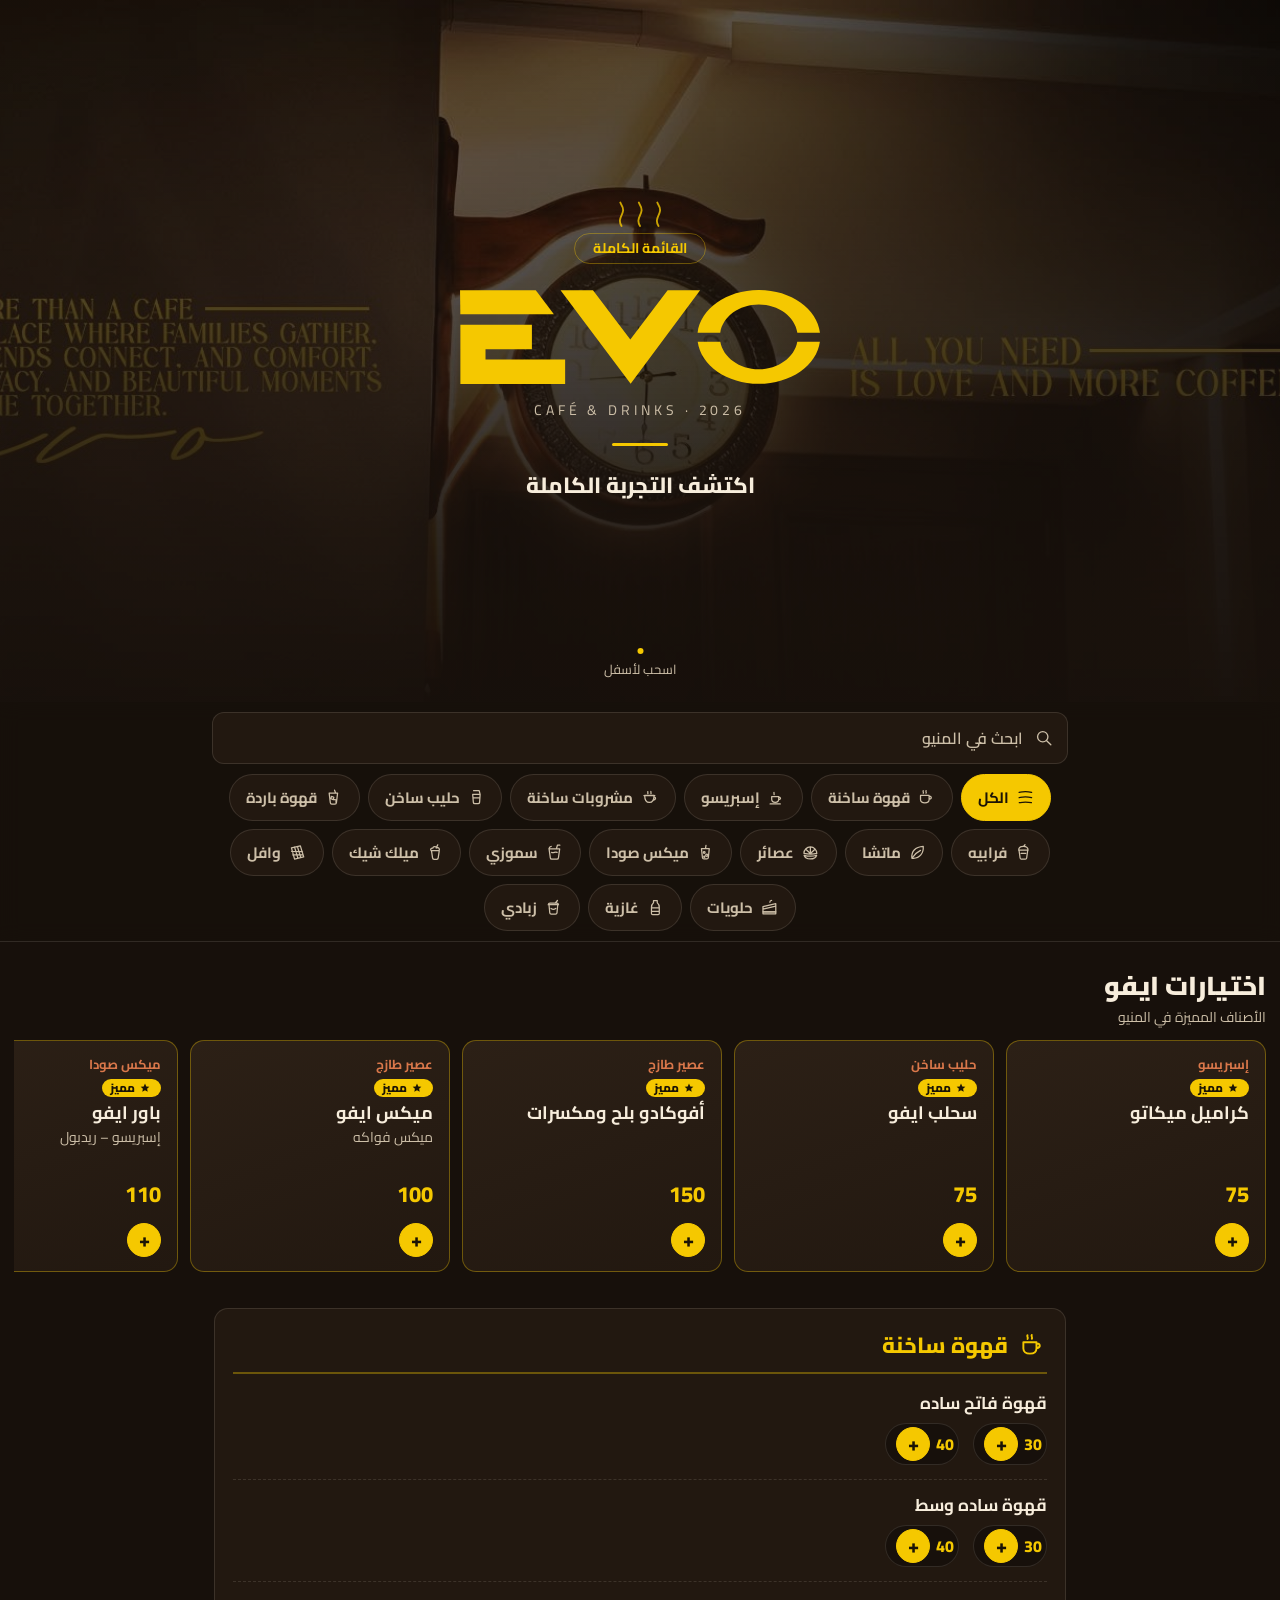
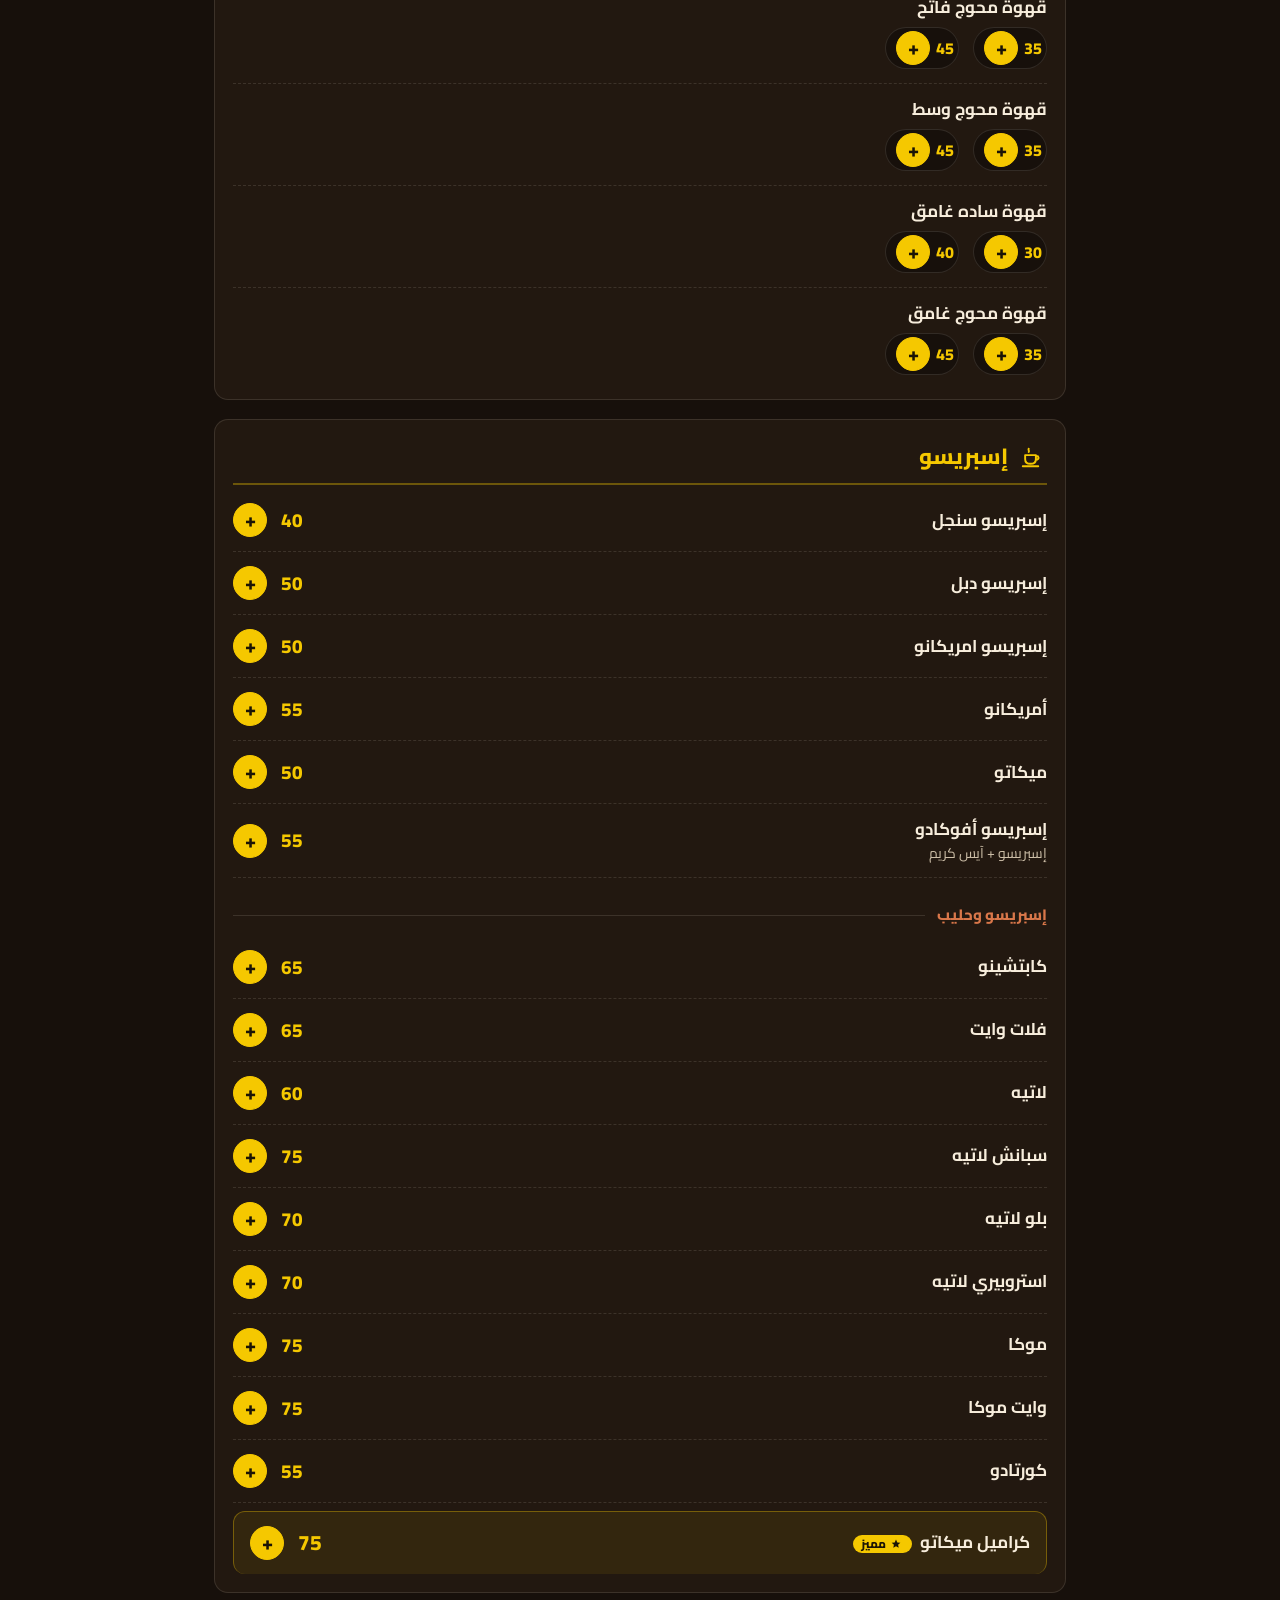
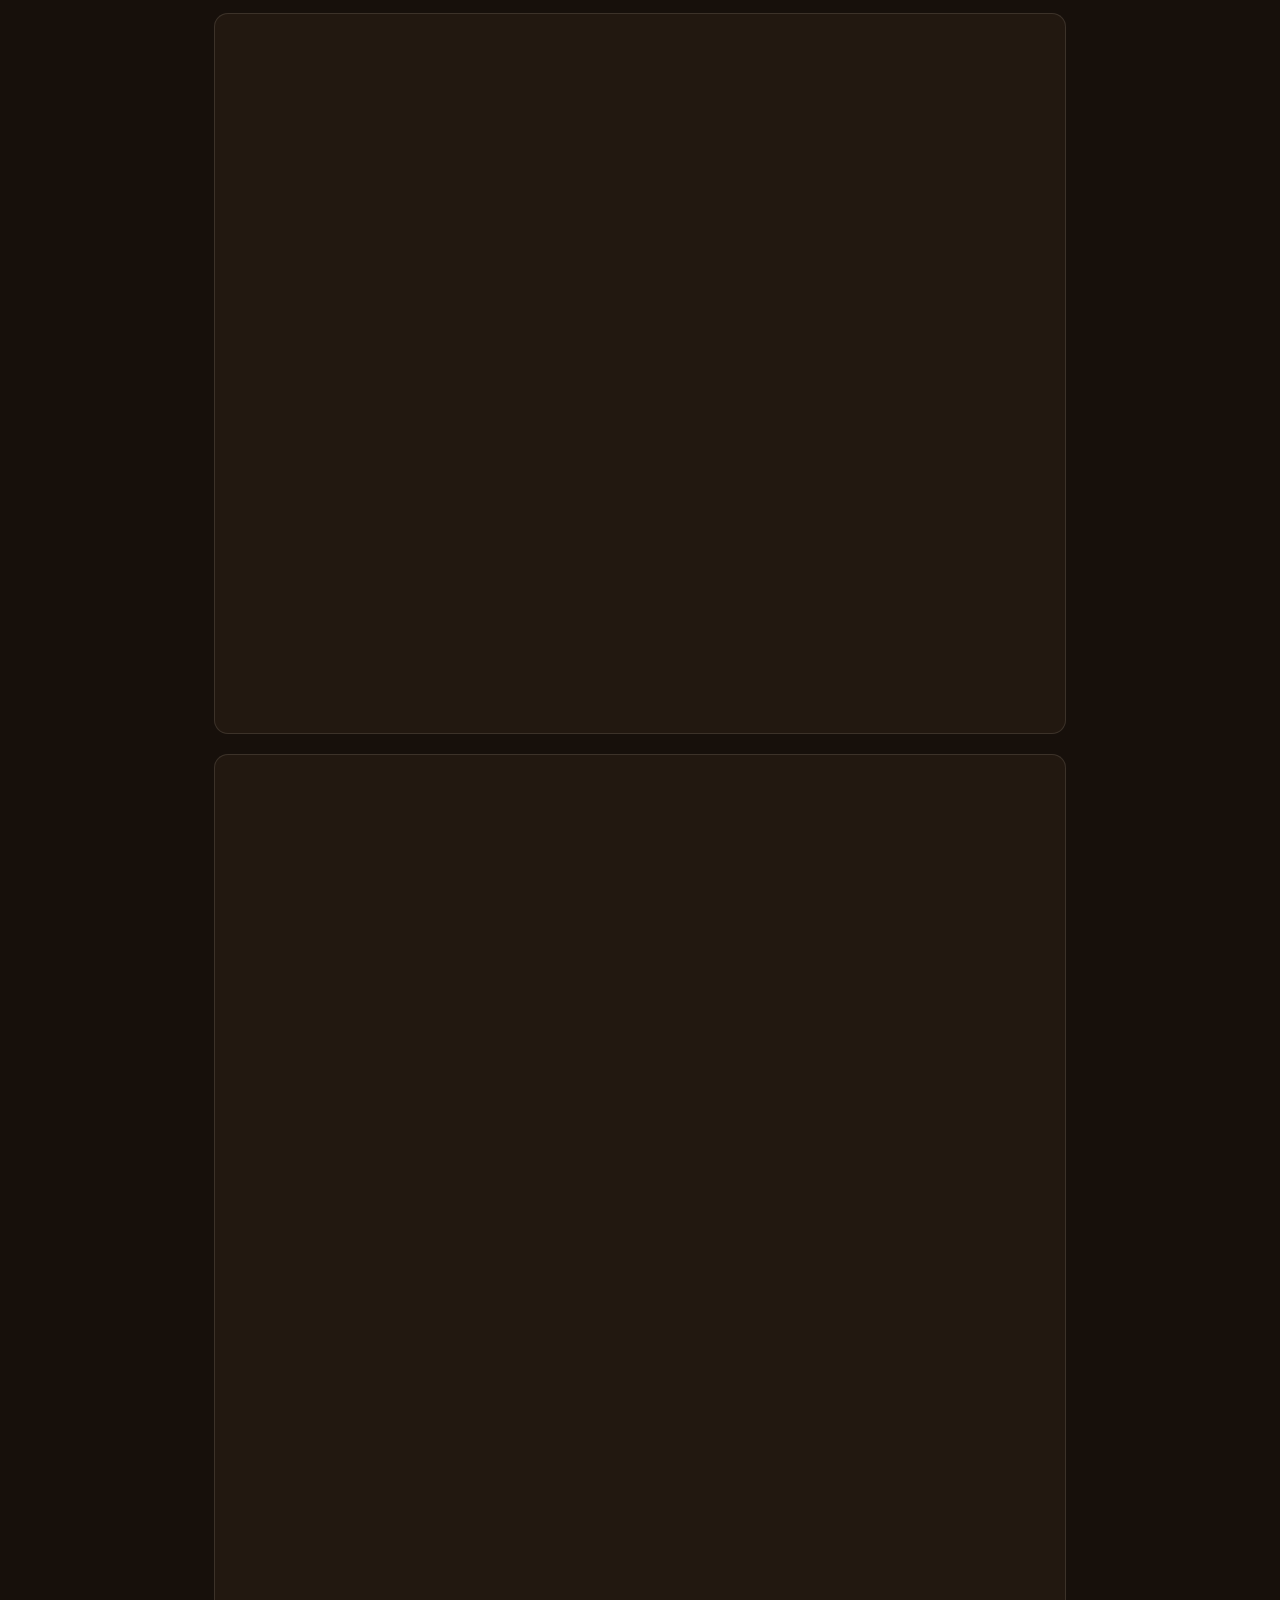
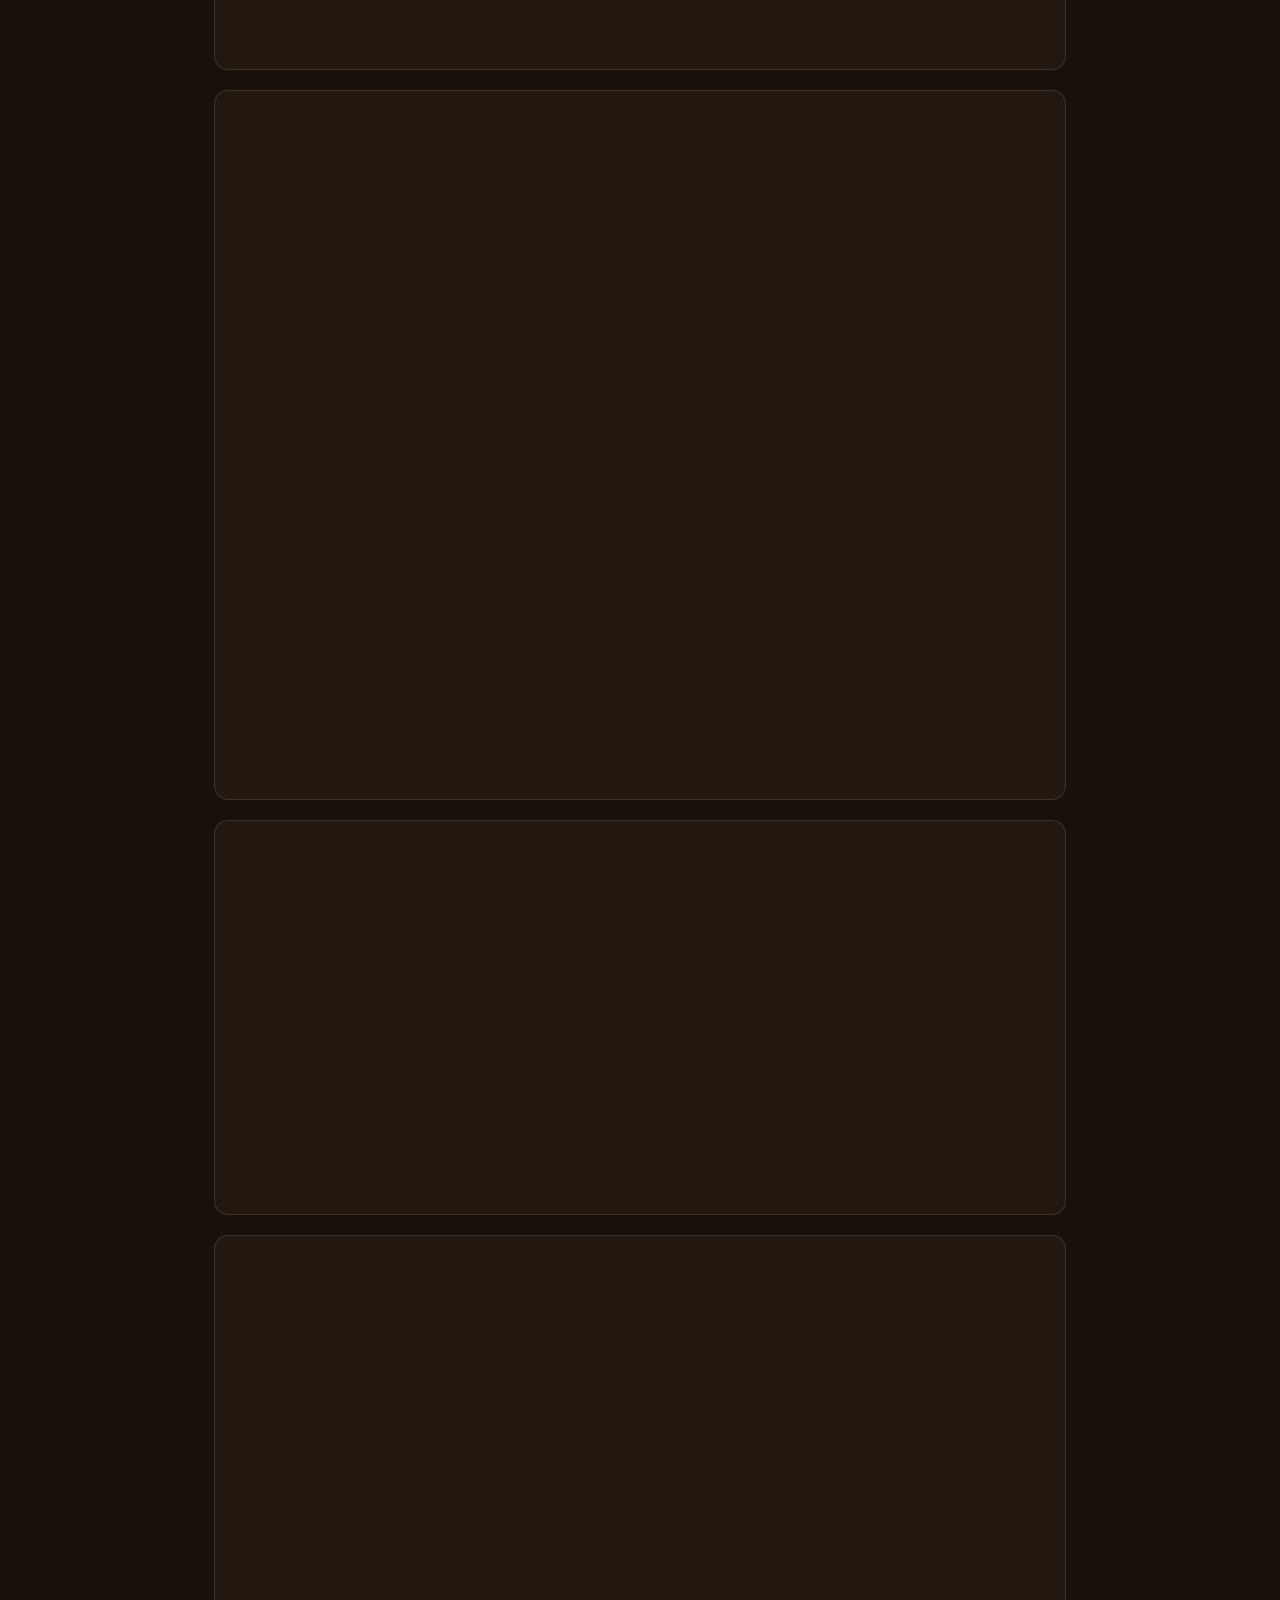
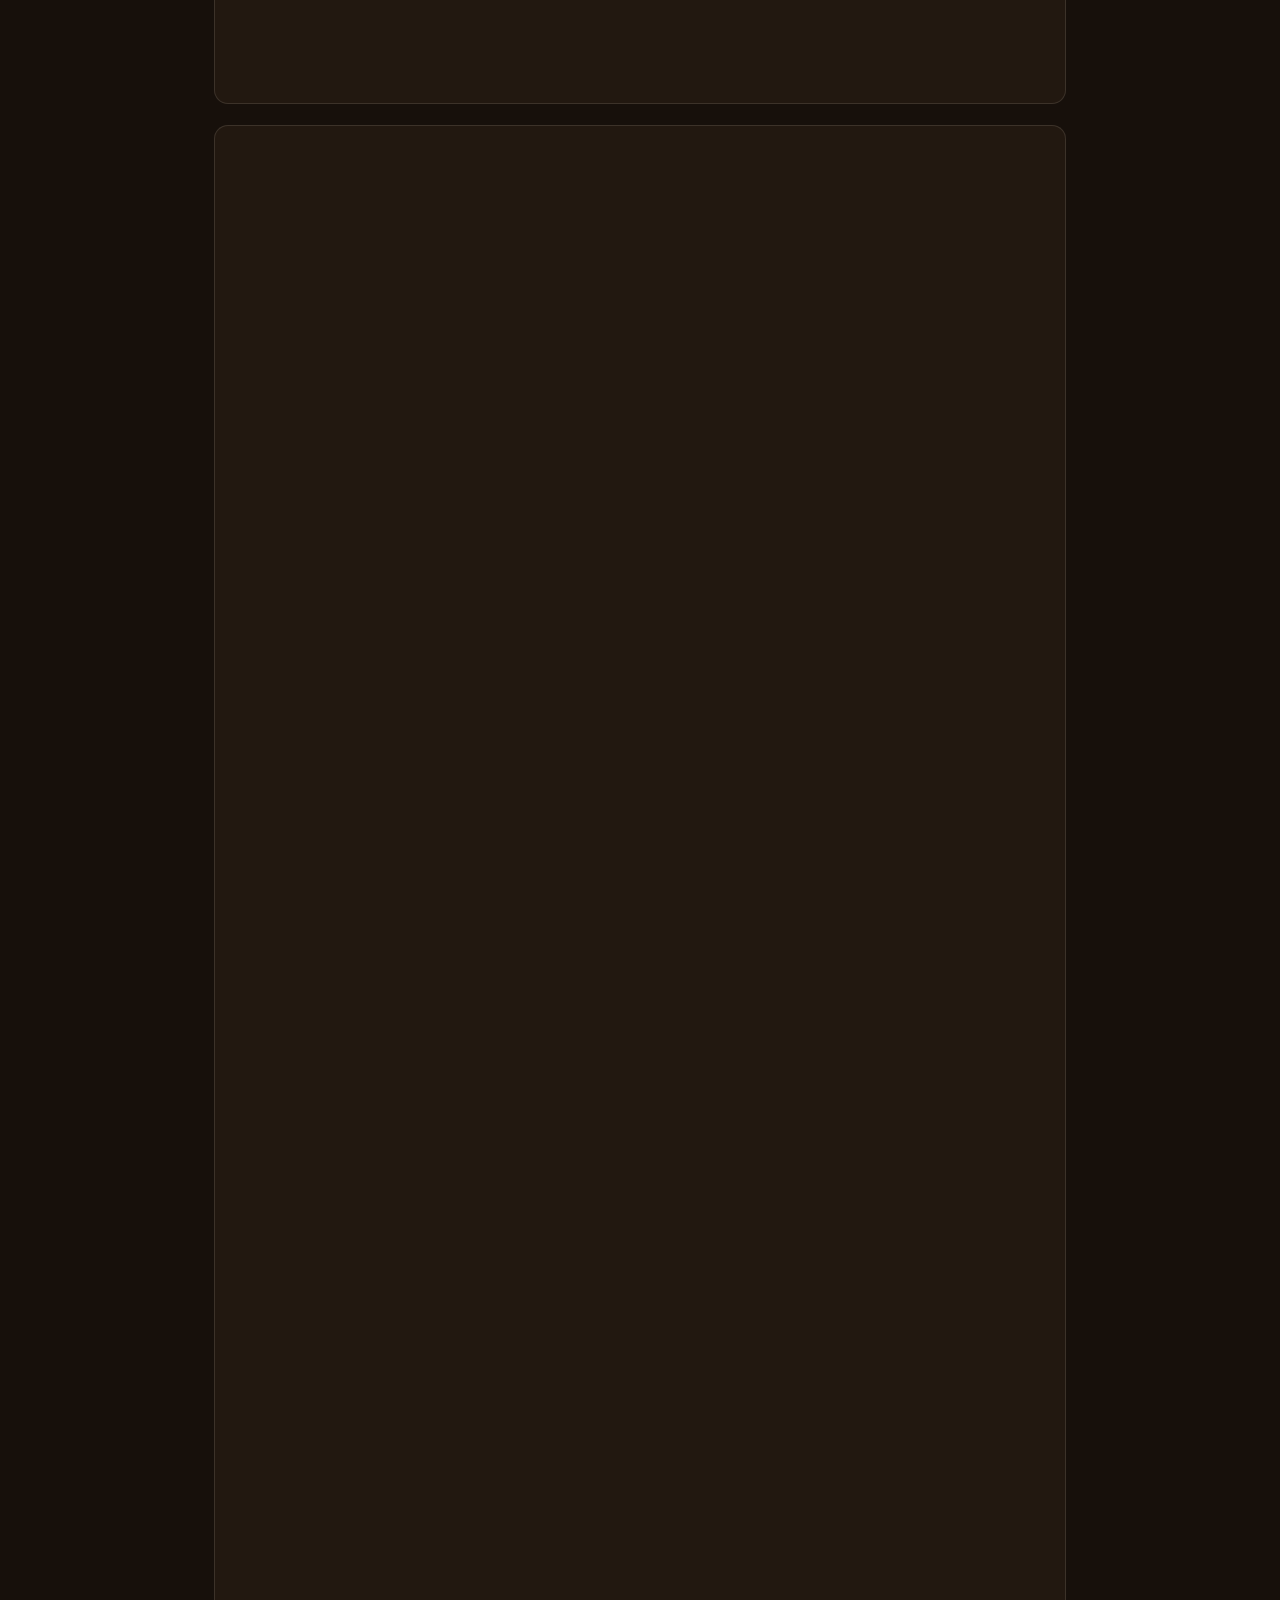
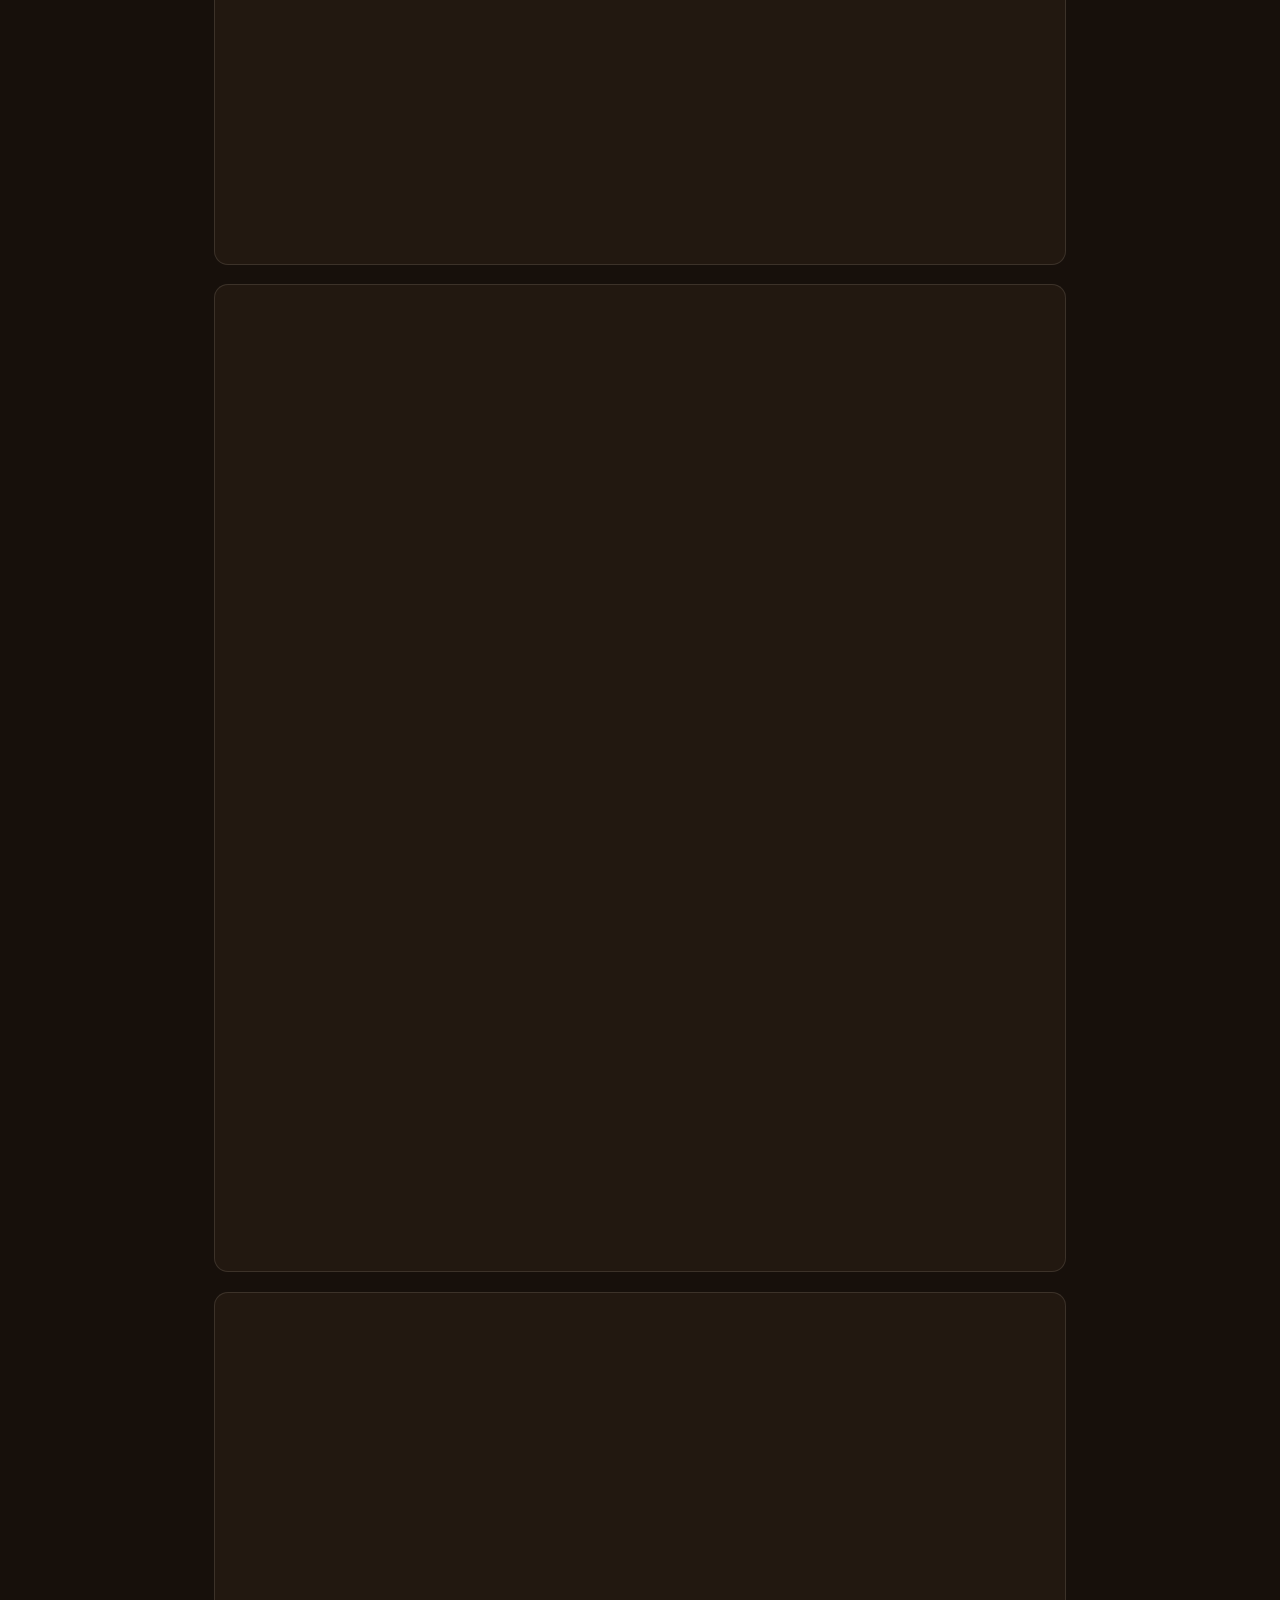
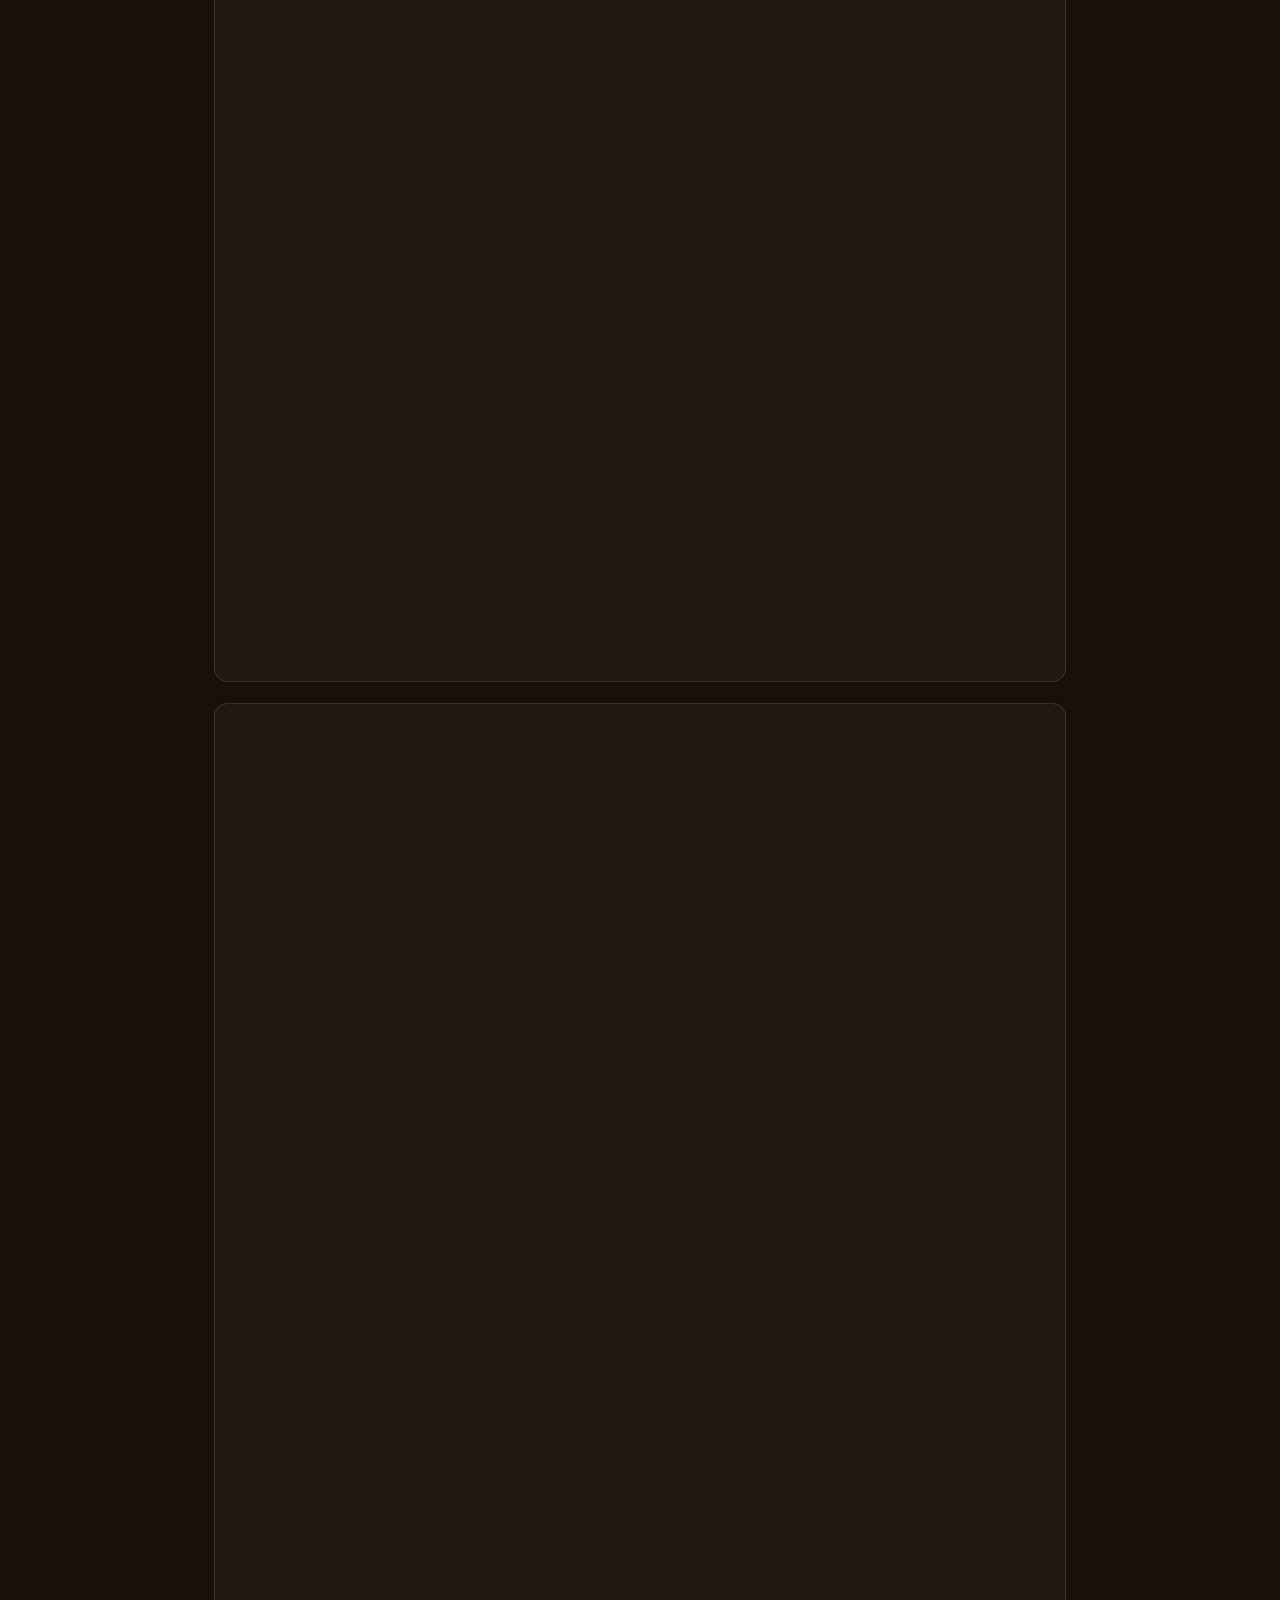
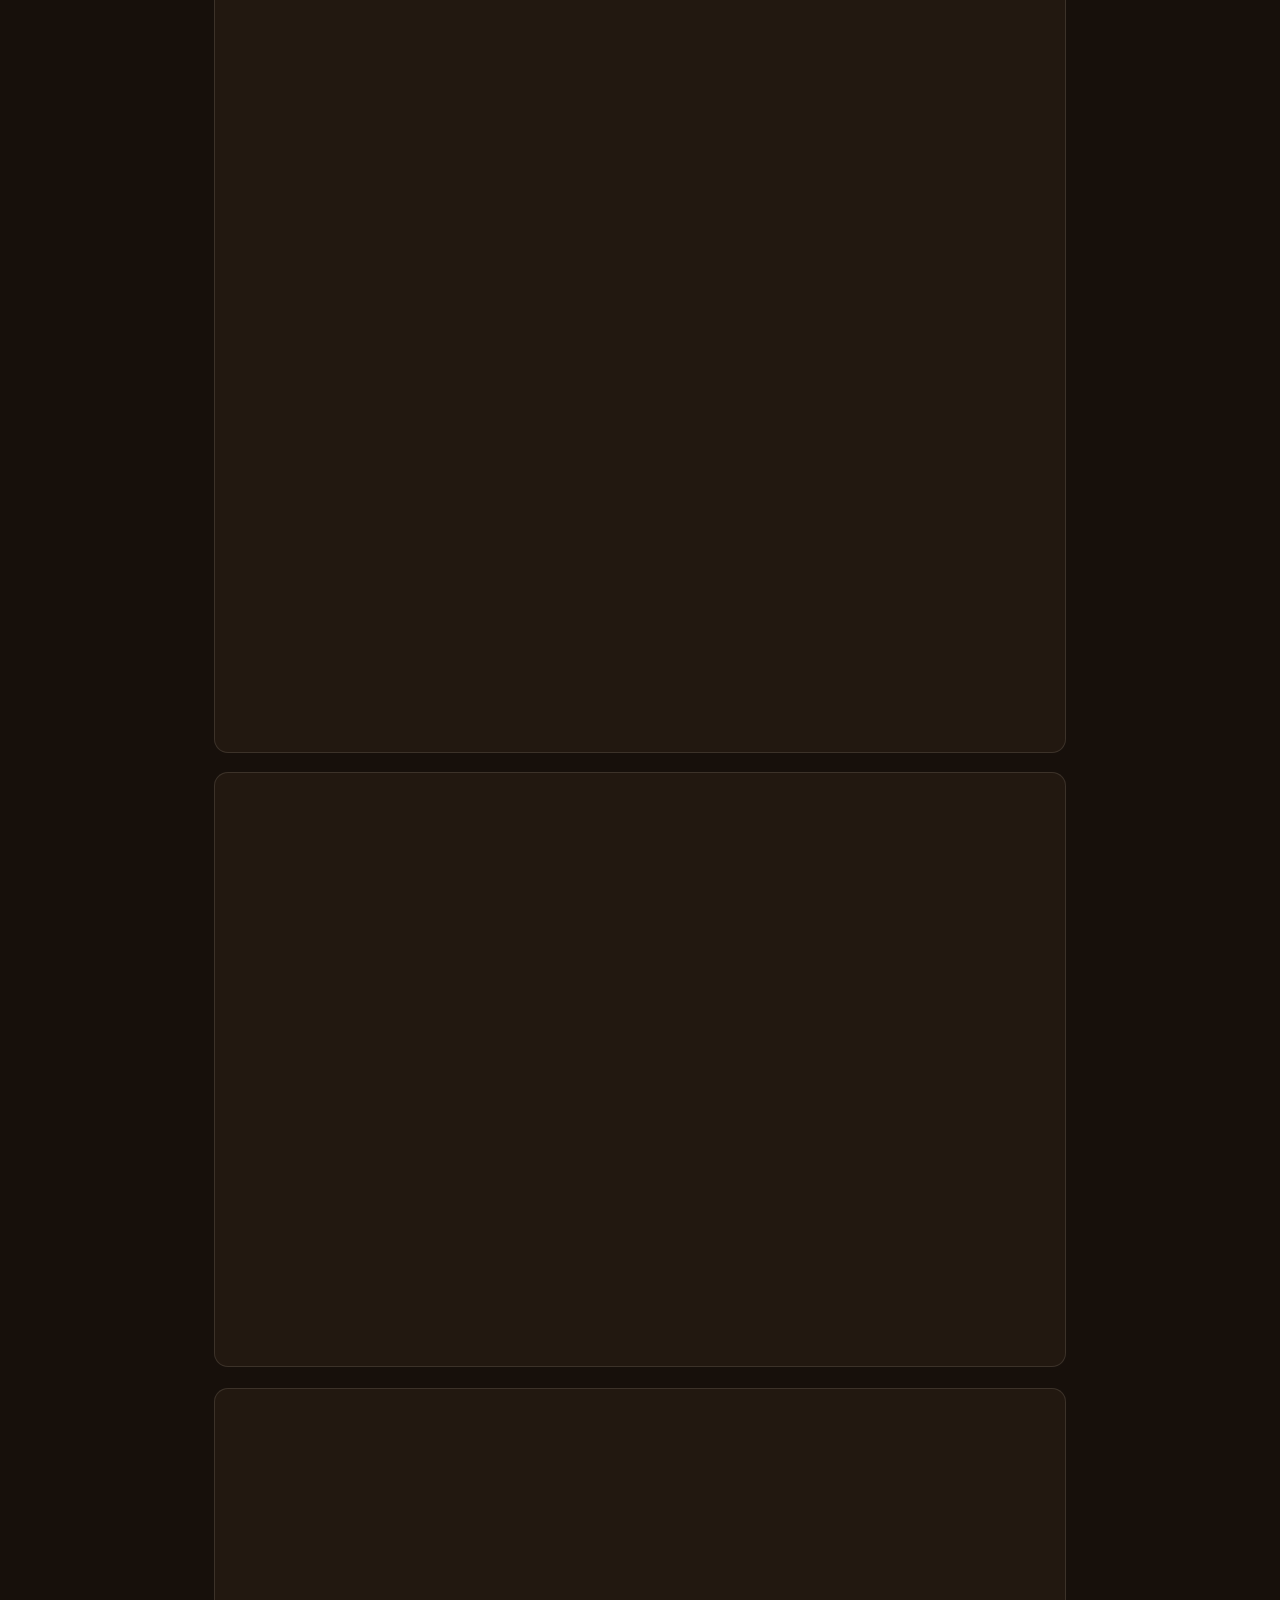
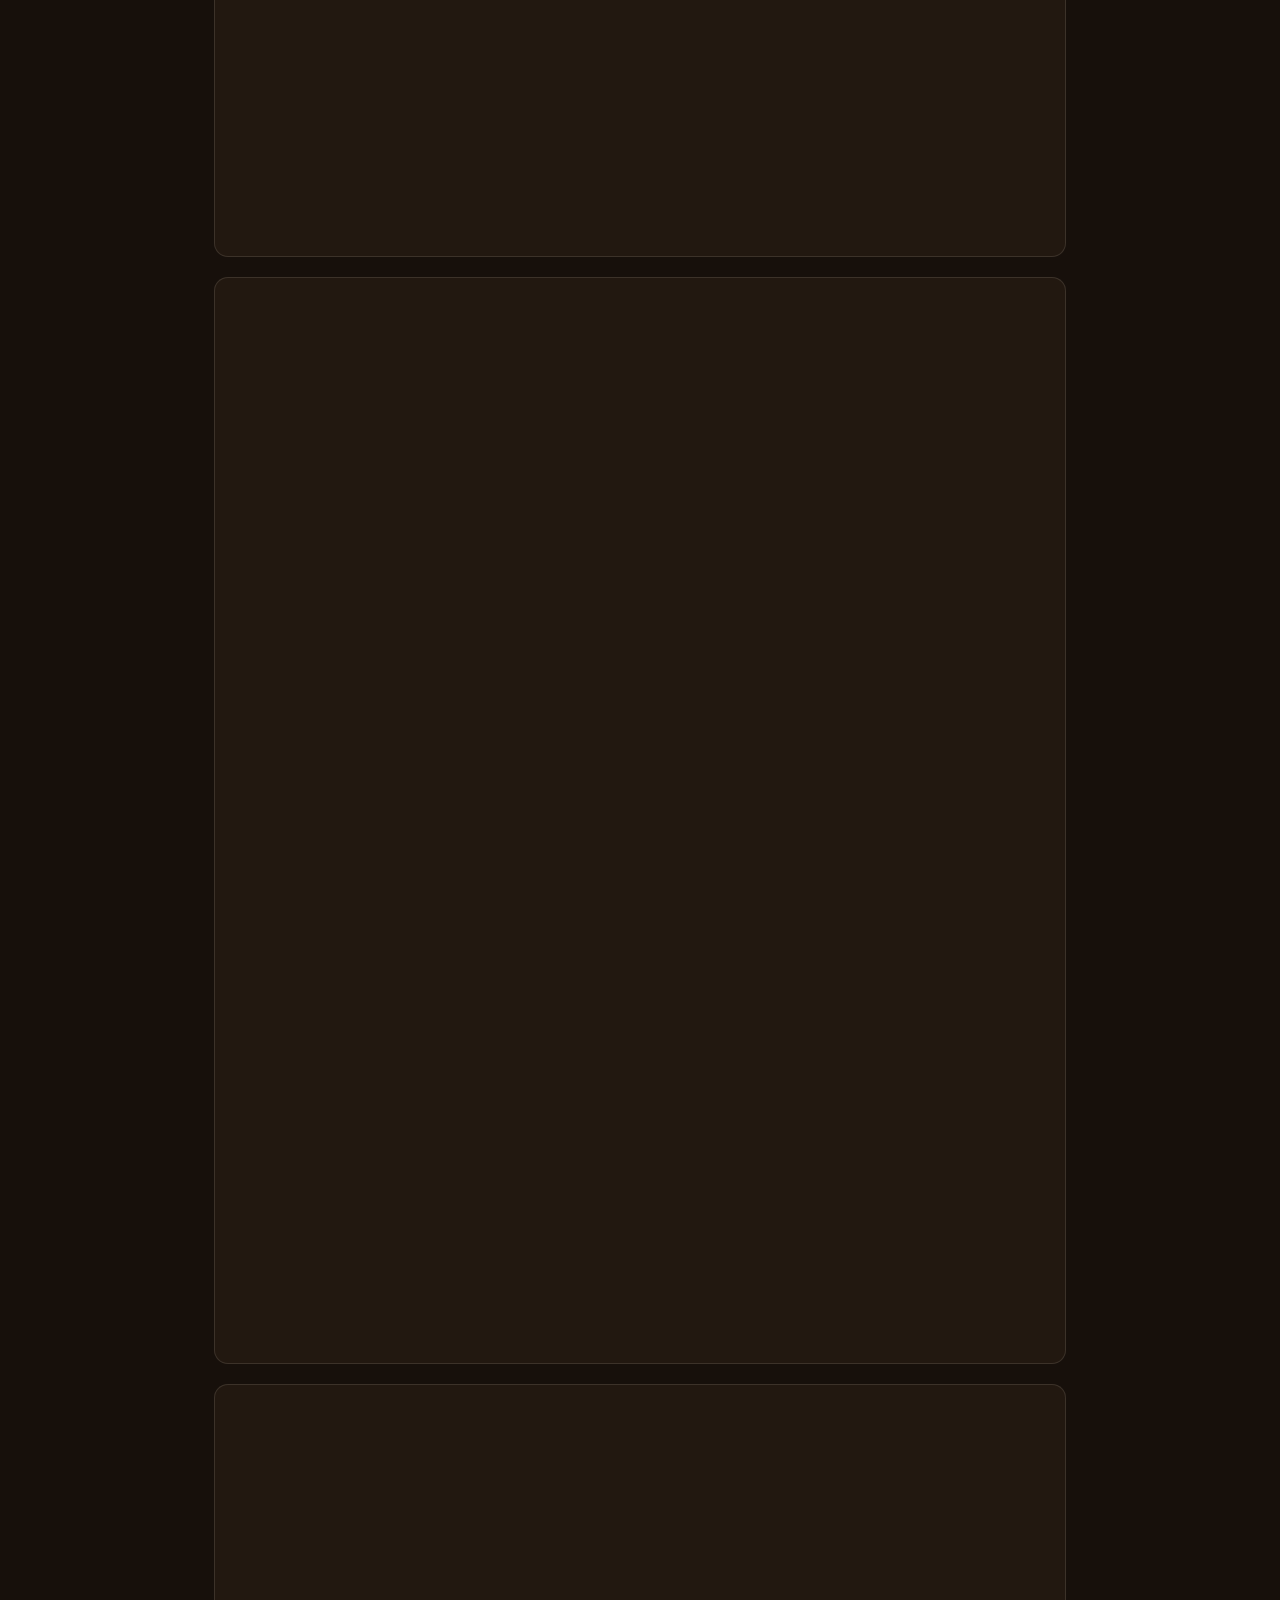
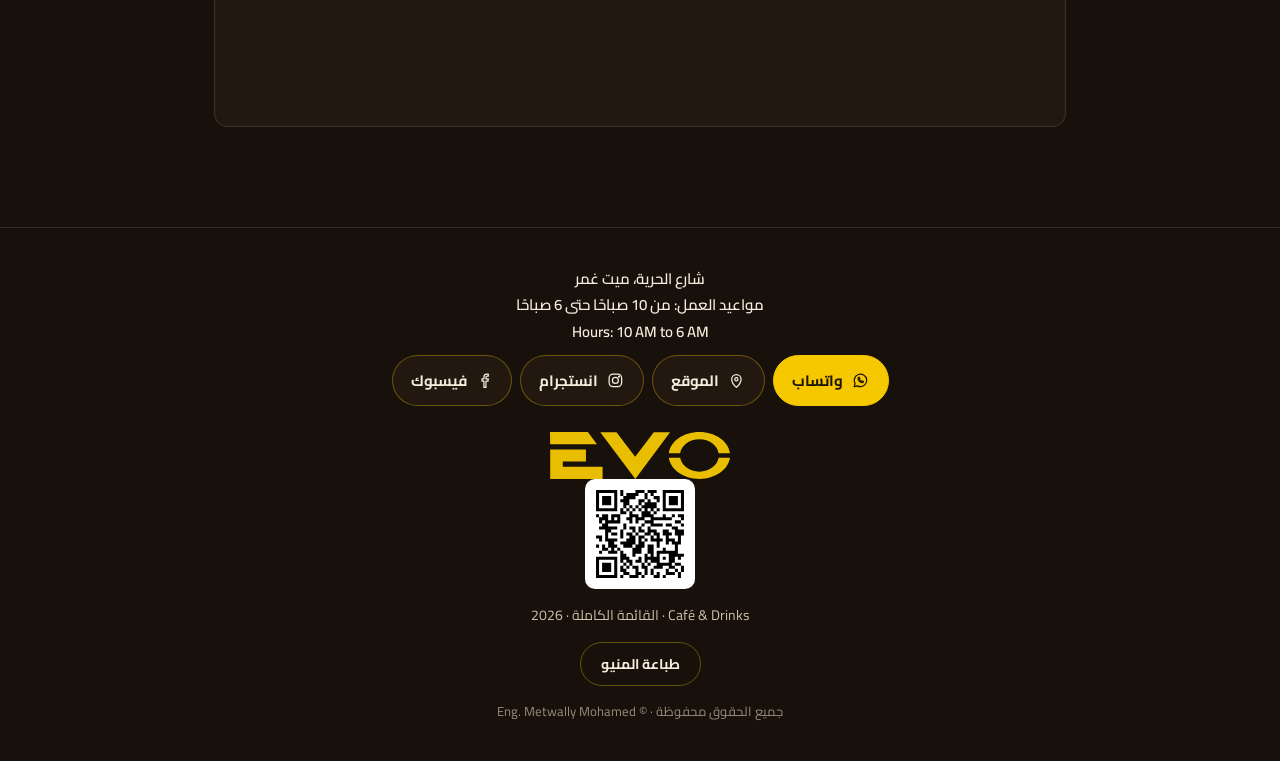
==== commit abfadcee: "Milestone 1: admin dashboard for menu overrides (Supabase-backed), override-aware menu" ====
--- a/index.html
+++ b/index.html
@@ -21,6 +21,7 @@
 <link rel="stylesheet" href="features/hero/hero.css">
 <link rel="stylesheet" href="features/nav/nav.css">
 <link rel="stylesheet" href="features/menu/menu.css">
+<link rel="stylesheet" href="features/data/data.css">
 <link rel="stylesheet" href="features/footer/footer.css">
 <link rel="stylesheet" href="features/contact/contact.css">
 <link rel="stylesheet" href="features/cart/cart.css">
@@ -403,6 +404,8 @@
   <div class="footer-copy">جميع الحقوق محفوظة · © Eng. Metwally Mohamed</div>
 </footer>
 
+<script src="features/data/data.config.js" defer></script>
+<script src="features/data/data.js" defer></script>
 <script src="features/nav/nav.js" defer></script>
 <script src="features/menu/photos.config.js" defer></script>
 <script src="features/menu/menu.js" defer></script>
--- a/features/data/data.css
+++ b/features/data/data.css
@@ -0,0 +1,14 @@
+/* Out-of-stock items (set from the admin dashboard) */
+.oos { opacity: .55; }
+.oos .item-price { text-decoration: line-through; }
+.oos-badge {
+  display: inline-block;
+  margin-inline-start: 8px;
+  padding: 2px 10px;
+  border-radius: 999px;
+  background: #b3261e;
+  color: #fff;
+  font-size: 12px;
+  font-weight: 700;
+  vertical-align: middle;
+}
--- a/features/cart/cart.css
+++ b/features/cart/cart.css
@@ -51,3 +51,28 @@
 .item.dual .qty-c { background: var(--bg); border: 1px solid var(--line); border-radius: 999px; padding: 3px 4px 3px 10px; }
 .item.dual .qty-p { font-size: 16px; color: var(--brand); font-weight: 800; }
 .f-card .qty { justify-content: flex-start; }
+.cart-bar[hidden], .place-err[hidden], #qEmpty[hidden] { display: none !important; }
+
+/* round 5: detail sheet, steps, notes, success, toast */
+.tap { cursor: pointer; }
+.sheet-head { gap: 8px; }
+.sheet-head strong { flex: 1; font-size: 20px; }
+.sheet-back-btn { background: none; border: 0; color: var(--text-soft); font-size: 24px; width: 40px; height: 40px; cursor: pointer; }
+.d-desc { color: var(--text-soft); font-size: 15px; line-height: 1.6; }
+.d-row { display: flex; justify-content: space-between; align-items: center; }
+.d-lbl { font-weight: 700; color: var(--text-soft); }
+.d-price { font-size: 22px; font-weight: 900; color: var(--brand); }
+.d-prices { display: flex; gap: 8px; }
+.chip { flex: 1; font: 800 16px var(--font); color: var(--text); background: var(--bg); border: 1px solid var(--line-strong); border-radius: 12px; padding: 12px; cursor: pointer; }
+.chip.on { background: var(--brand); color: #1b1405; border-color: var(--brand); }
+.line { display: flex; flex-direction: column; gap: 6px; padding: 10px 0; border-bottom: 1px dashed var(--line); }
+.line .line-top { display: flex; align-items: center; gap: 10px; }
+.line .l-note { padding: 8px 12px; font-size: 14px; }
+.done-mark { width: 64px; height: 64px; border-radius: 50%; background: var(--brand); color: #1b1405; display: grid; place-items: center; margin: 6px auto 0; }
+.done-mark .ico { width: 34px; height: 34px; stroke-width: 2.4; }
+.done-t { text-align: center; font-size: 19px; font-weight: 800; line-height: 1.5; }
+.done-s { text-align: center; color: var(--text-soft); font-size: 15px; }
+.clear.strong { color: var(--text); font-weight: 800; }
+.toast { position: fixed; z-index: 300; inset-inline: 0; margin: 0 auto; width: max-content; max-width: 90%; bottom: 150px; background: var(--surface-2); color: var(--text); border: 1px solid var(--line-strong); border-radius: 999px; padding: 10px 18px; font-weight: 700; font-size: 15px; box-shadow: 0 6px 20px rgba(0,0,0,.5); }
+.toast[hidden] { display: none; }
+@media print { .toast { display: none !important; } }
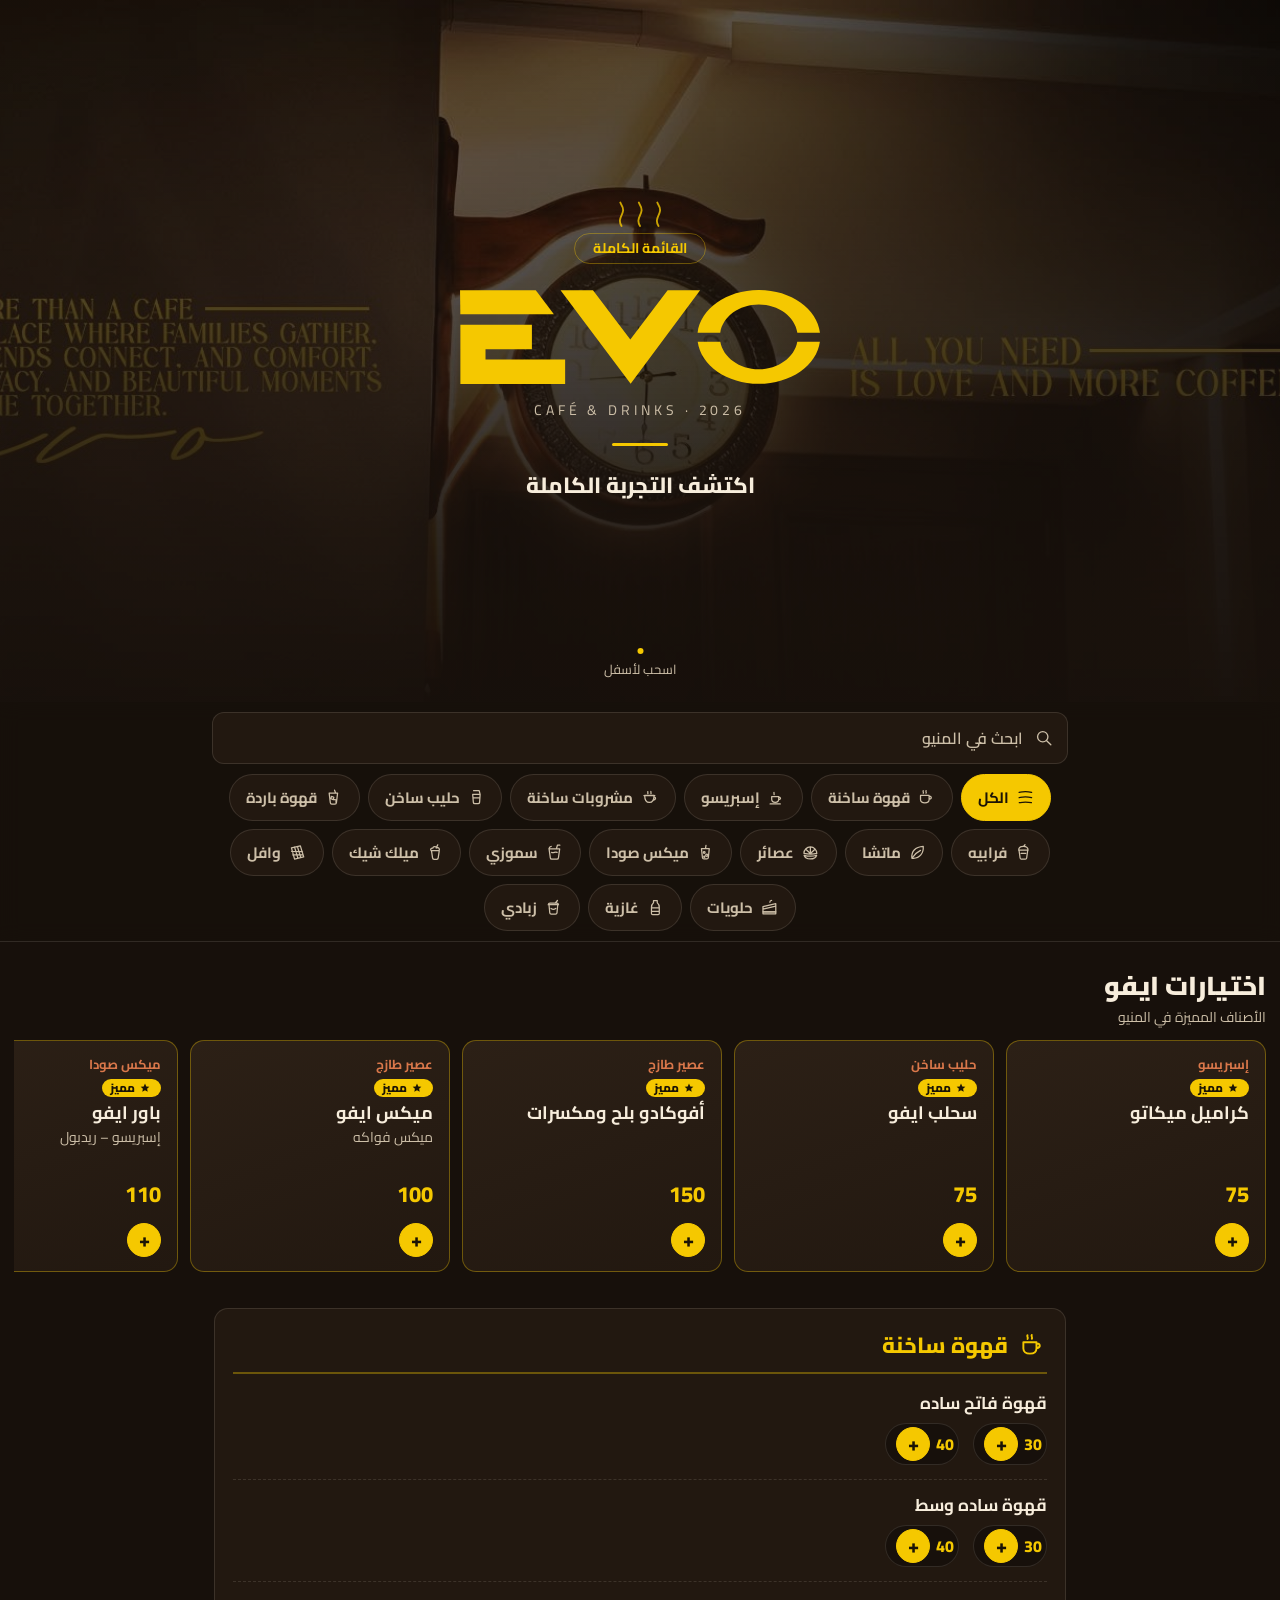
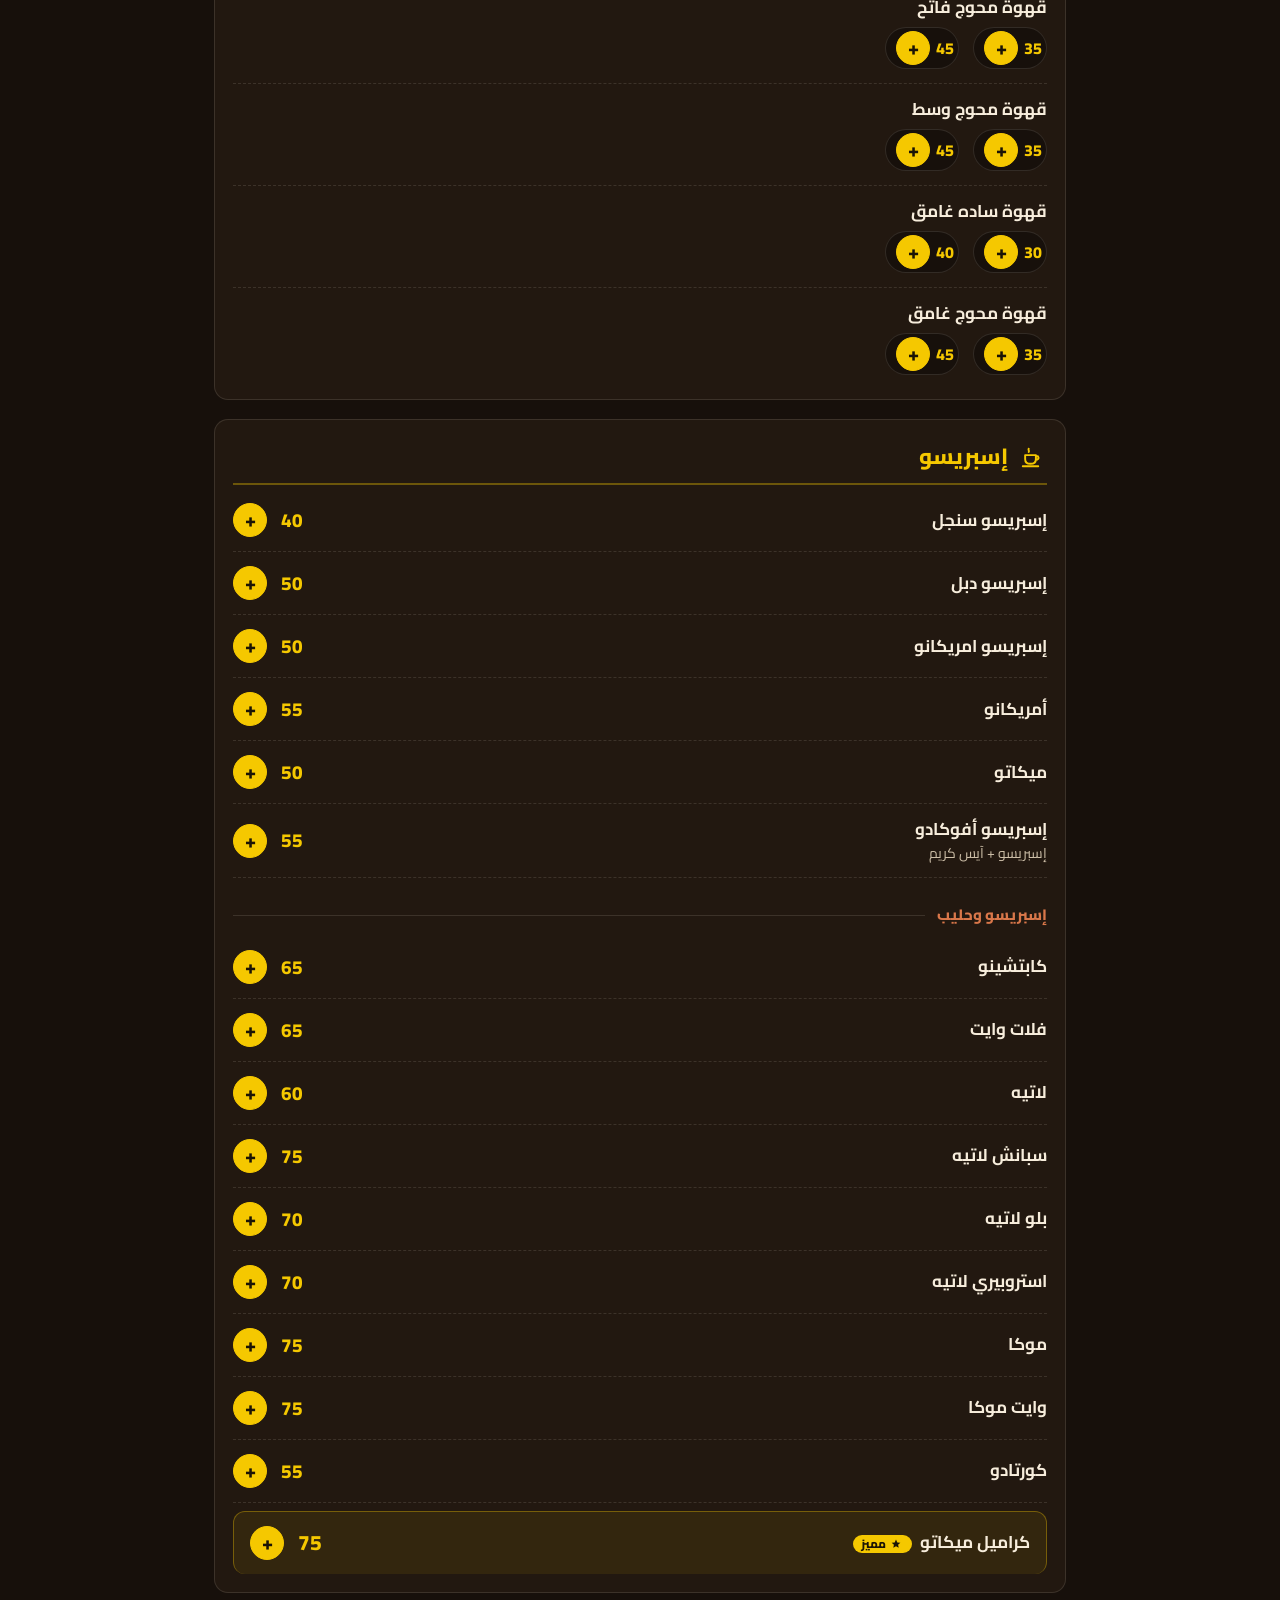
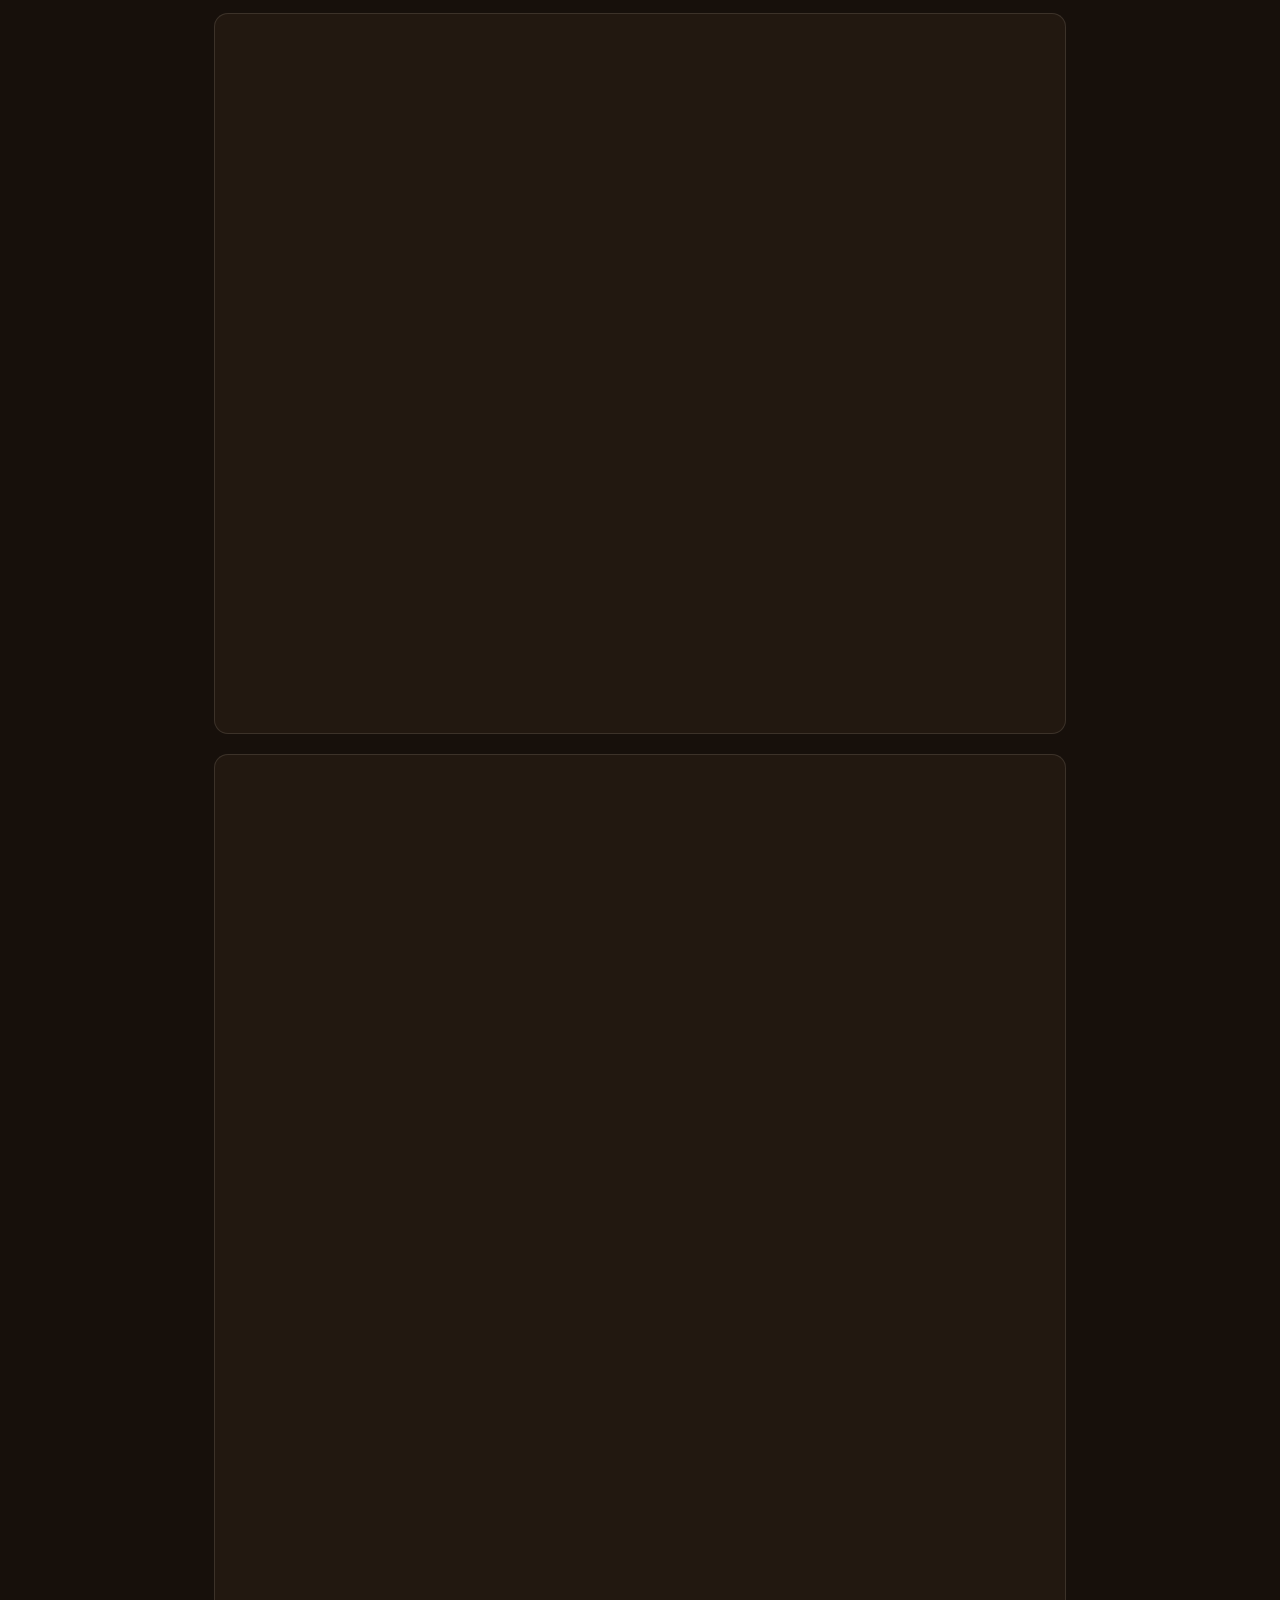
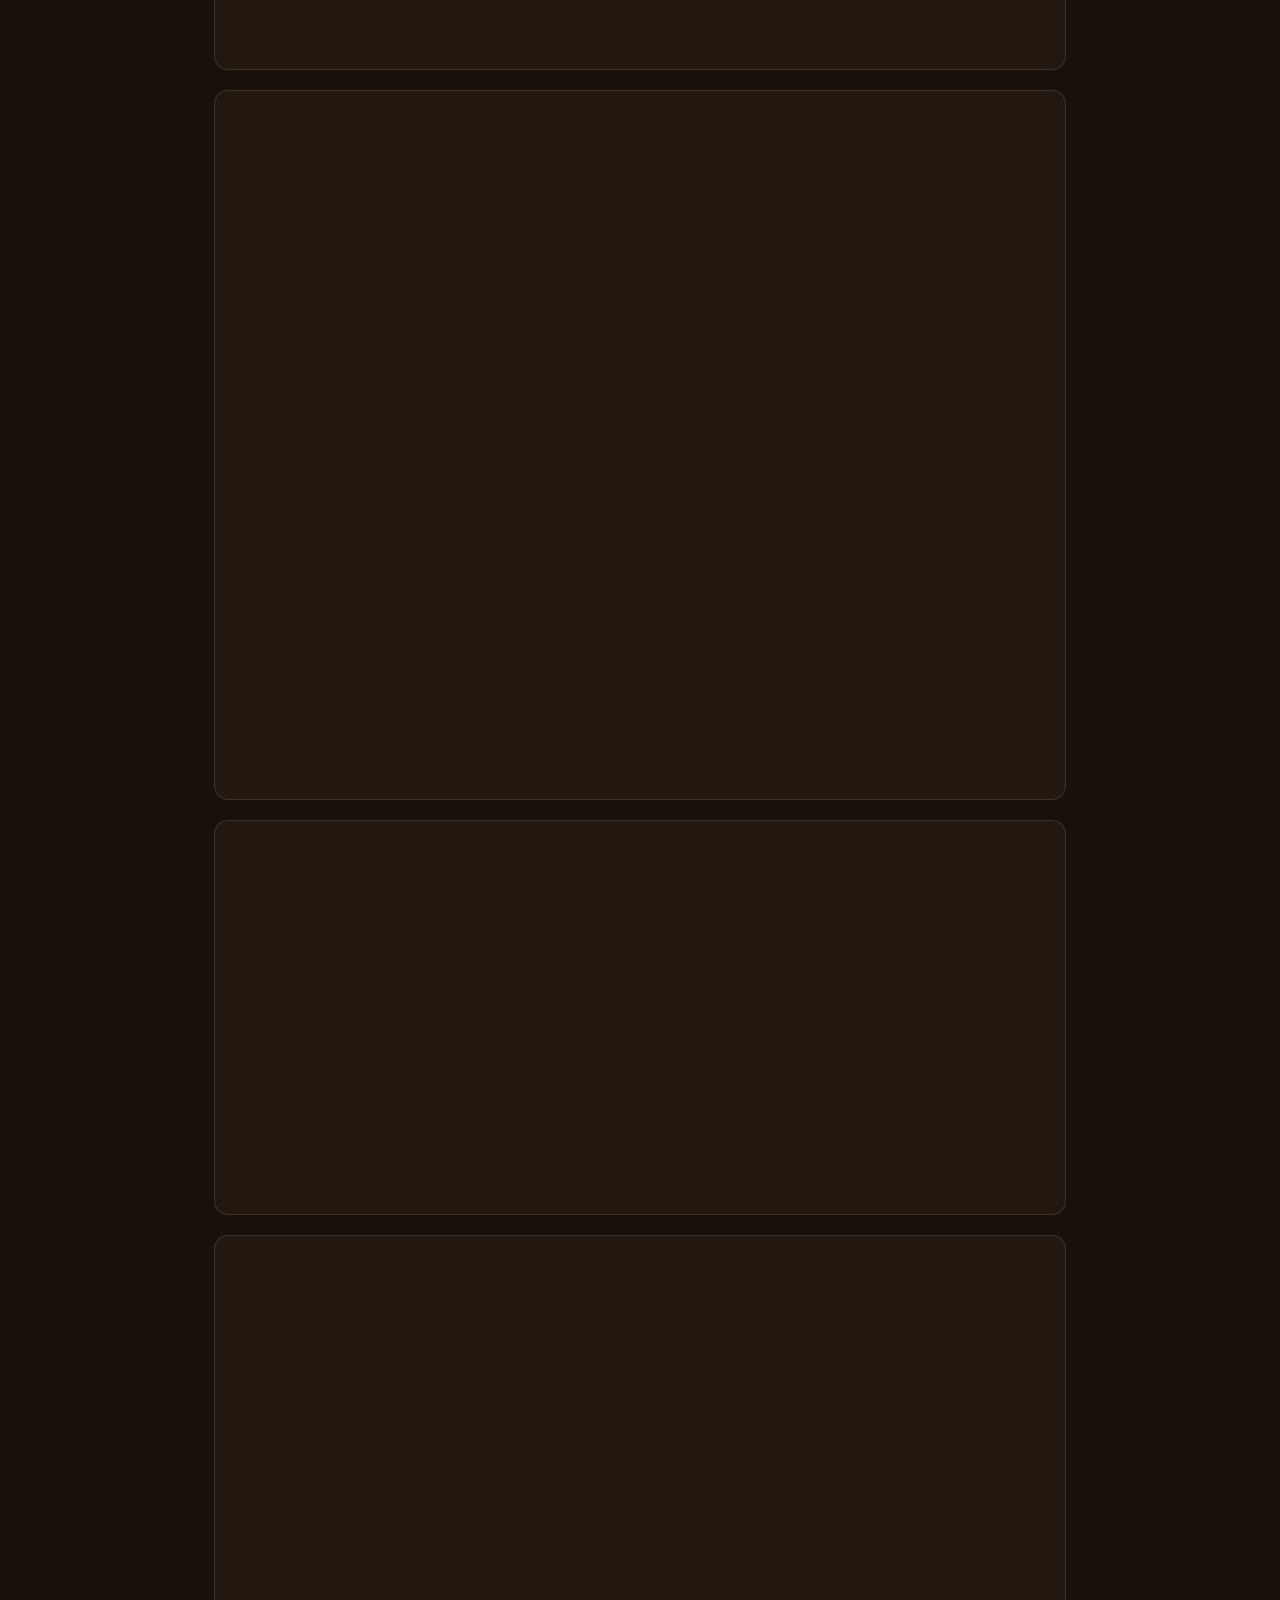
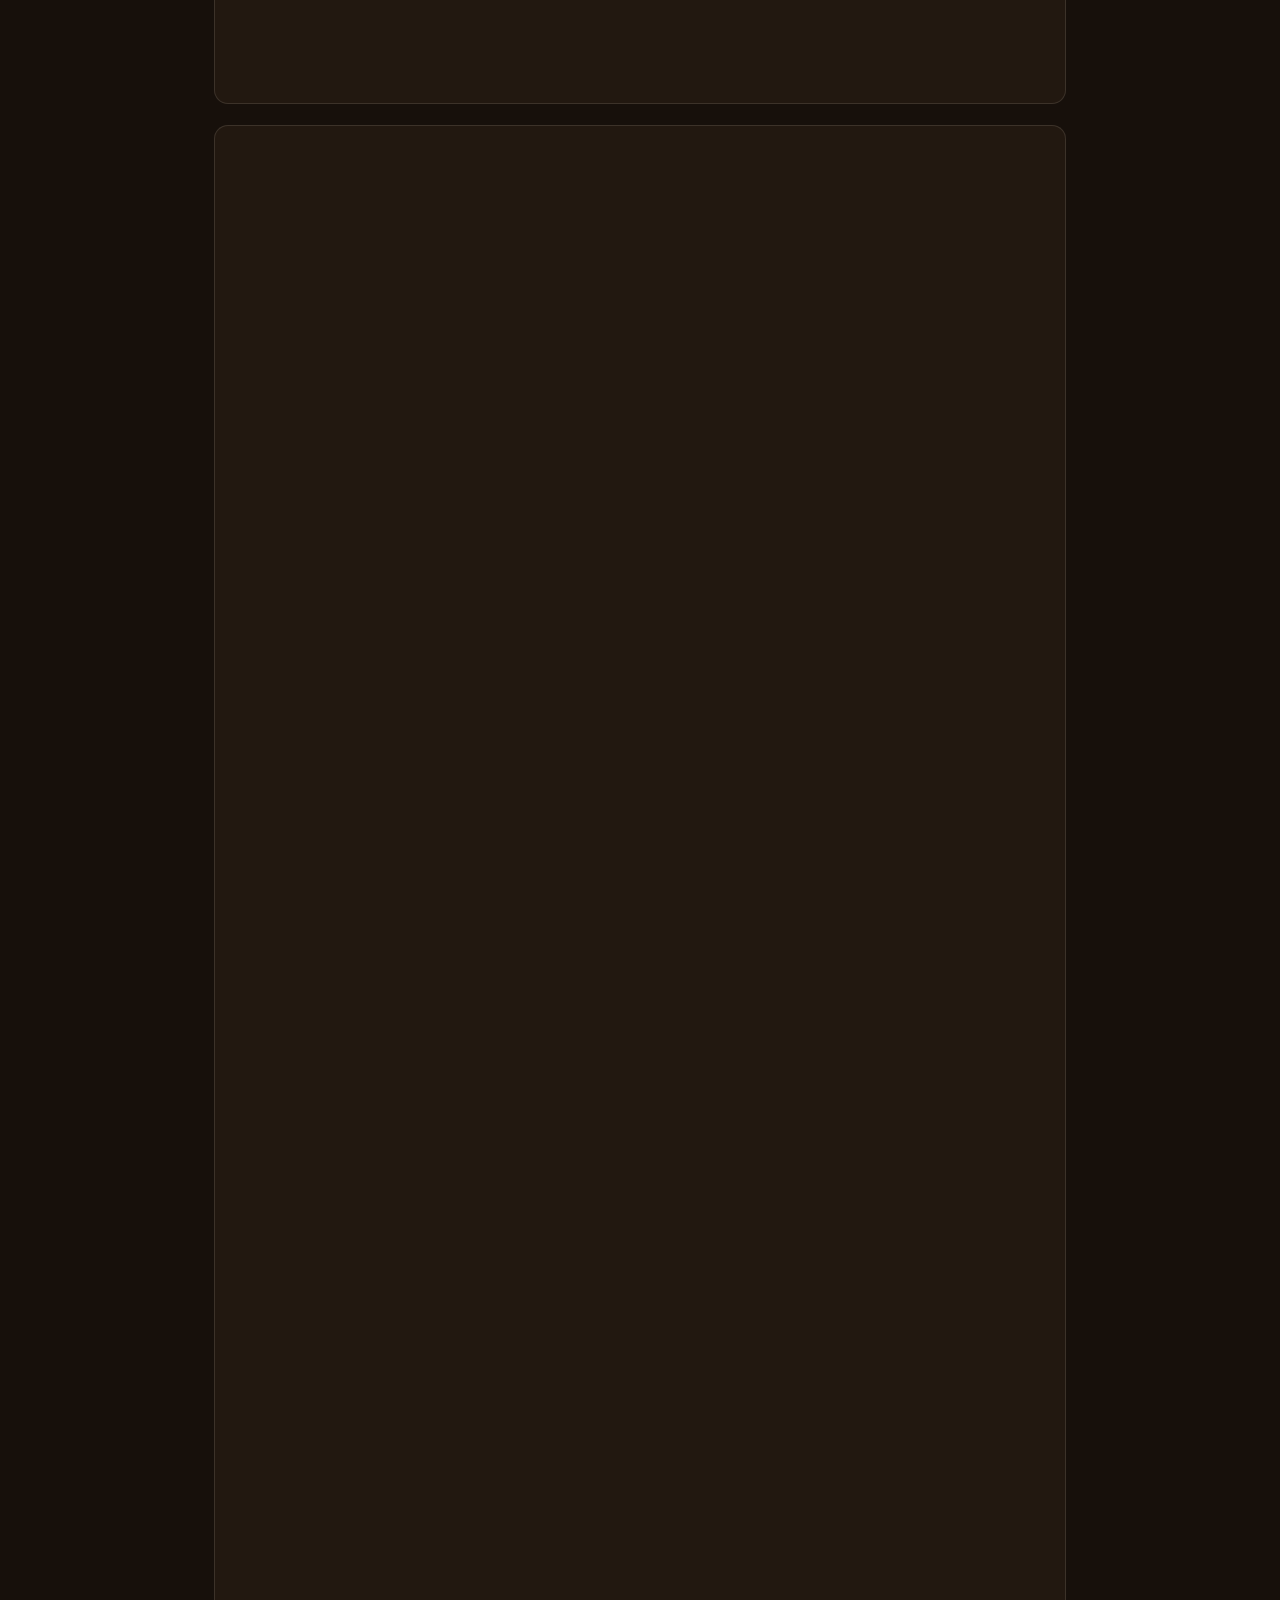
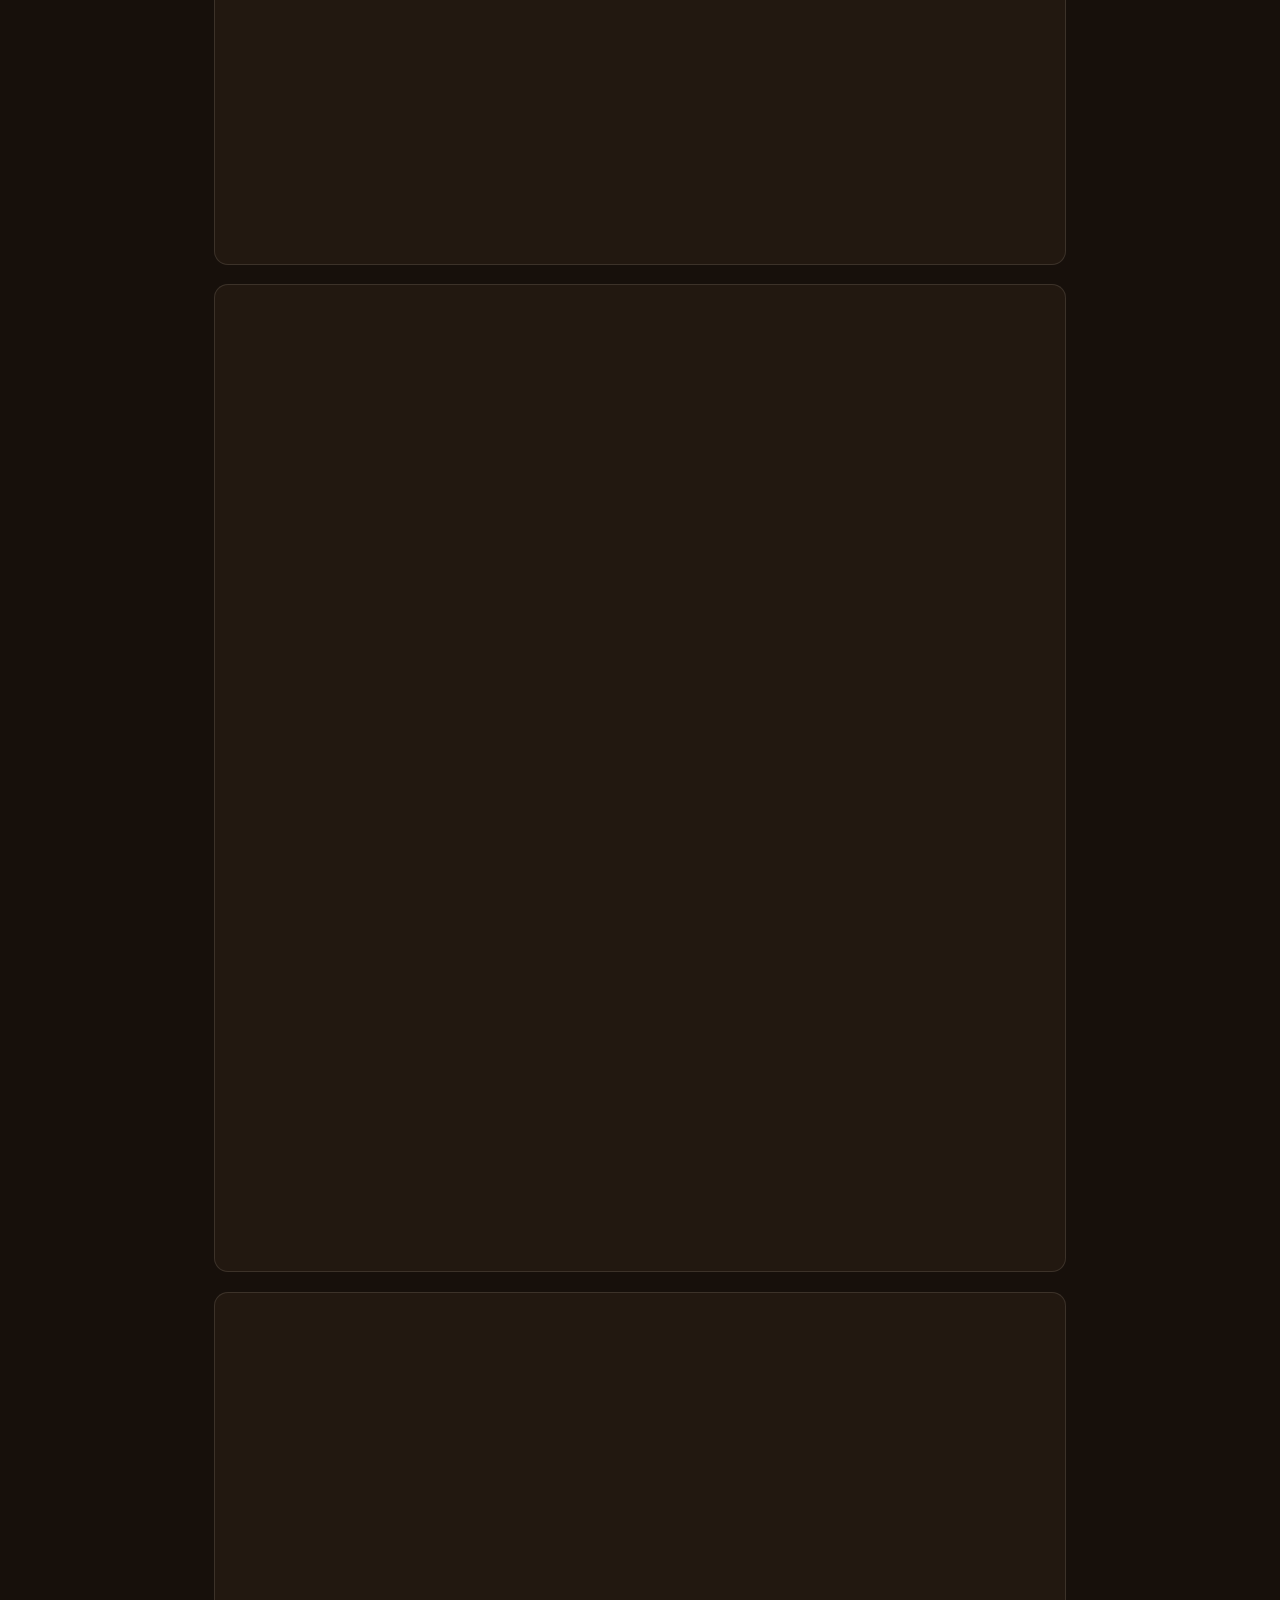
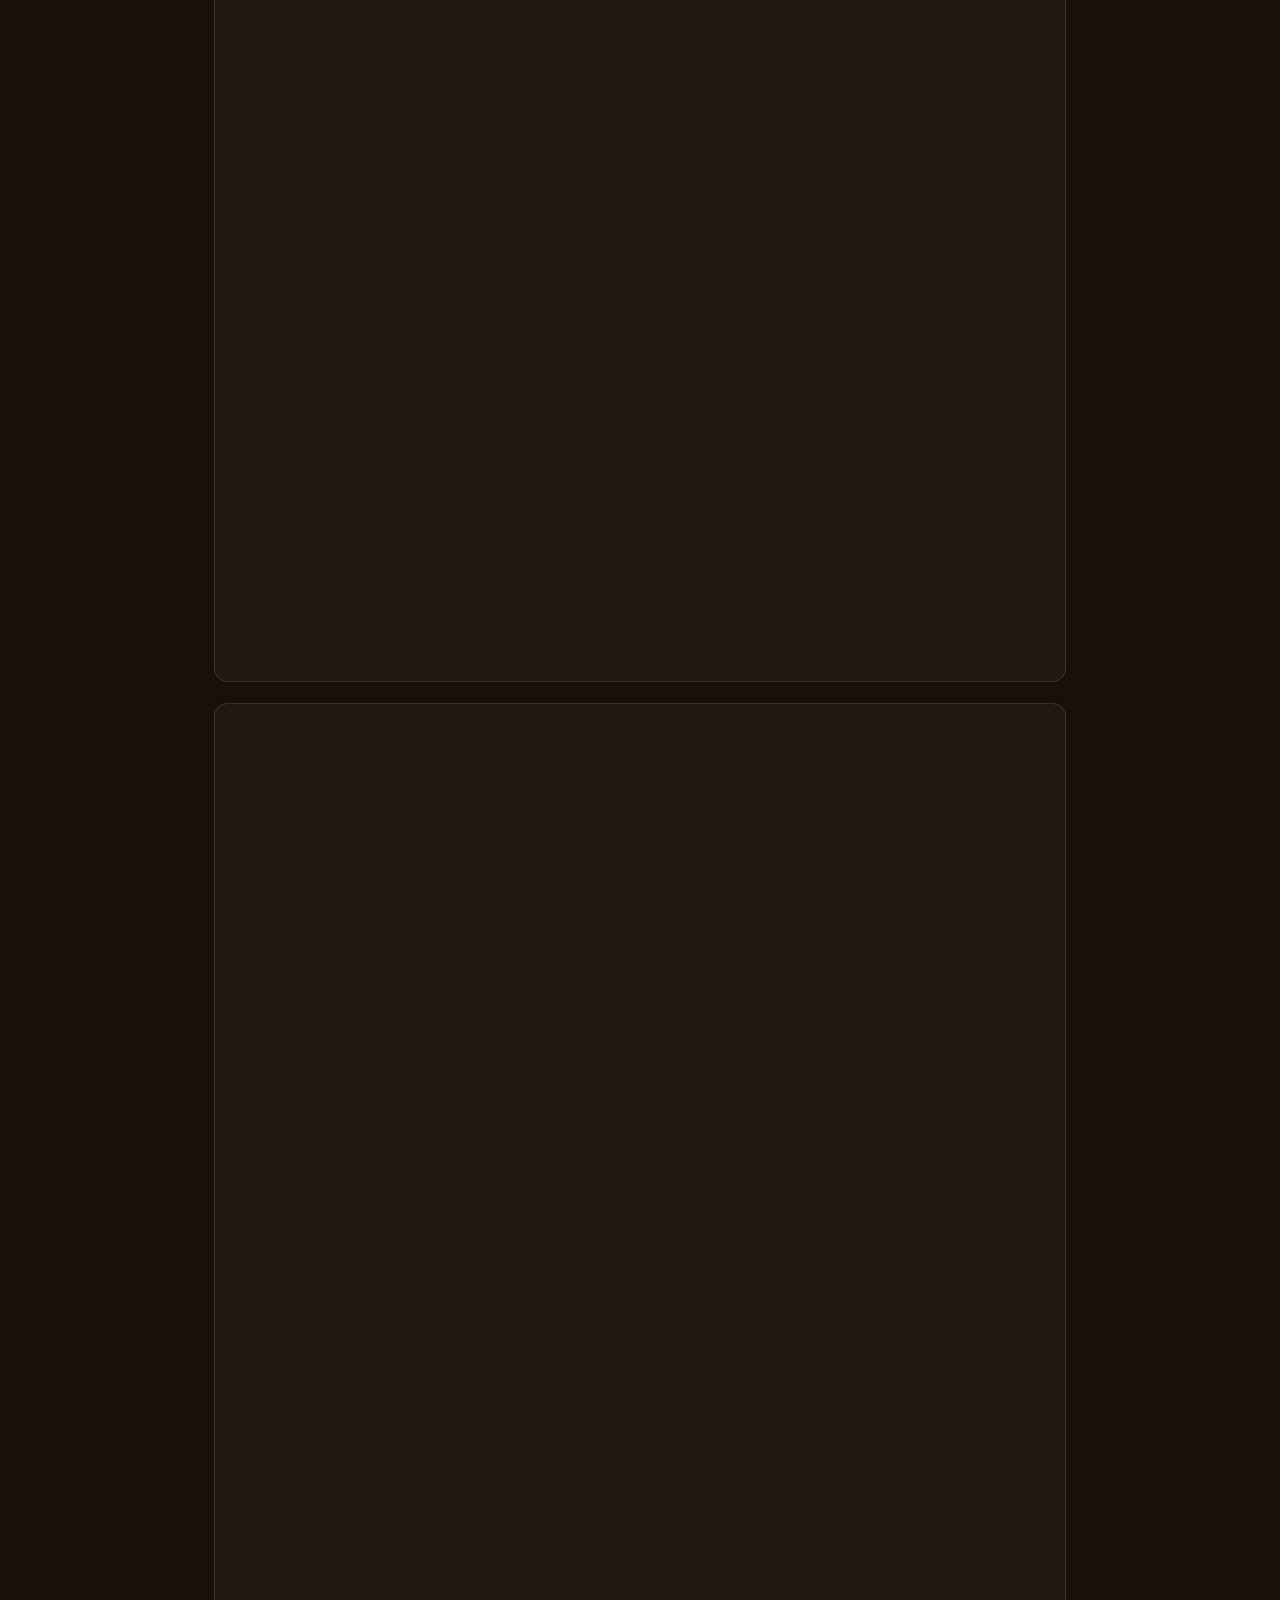
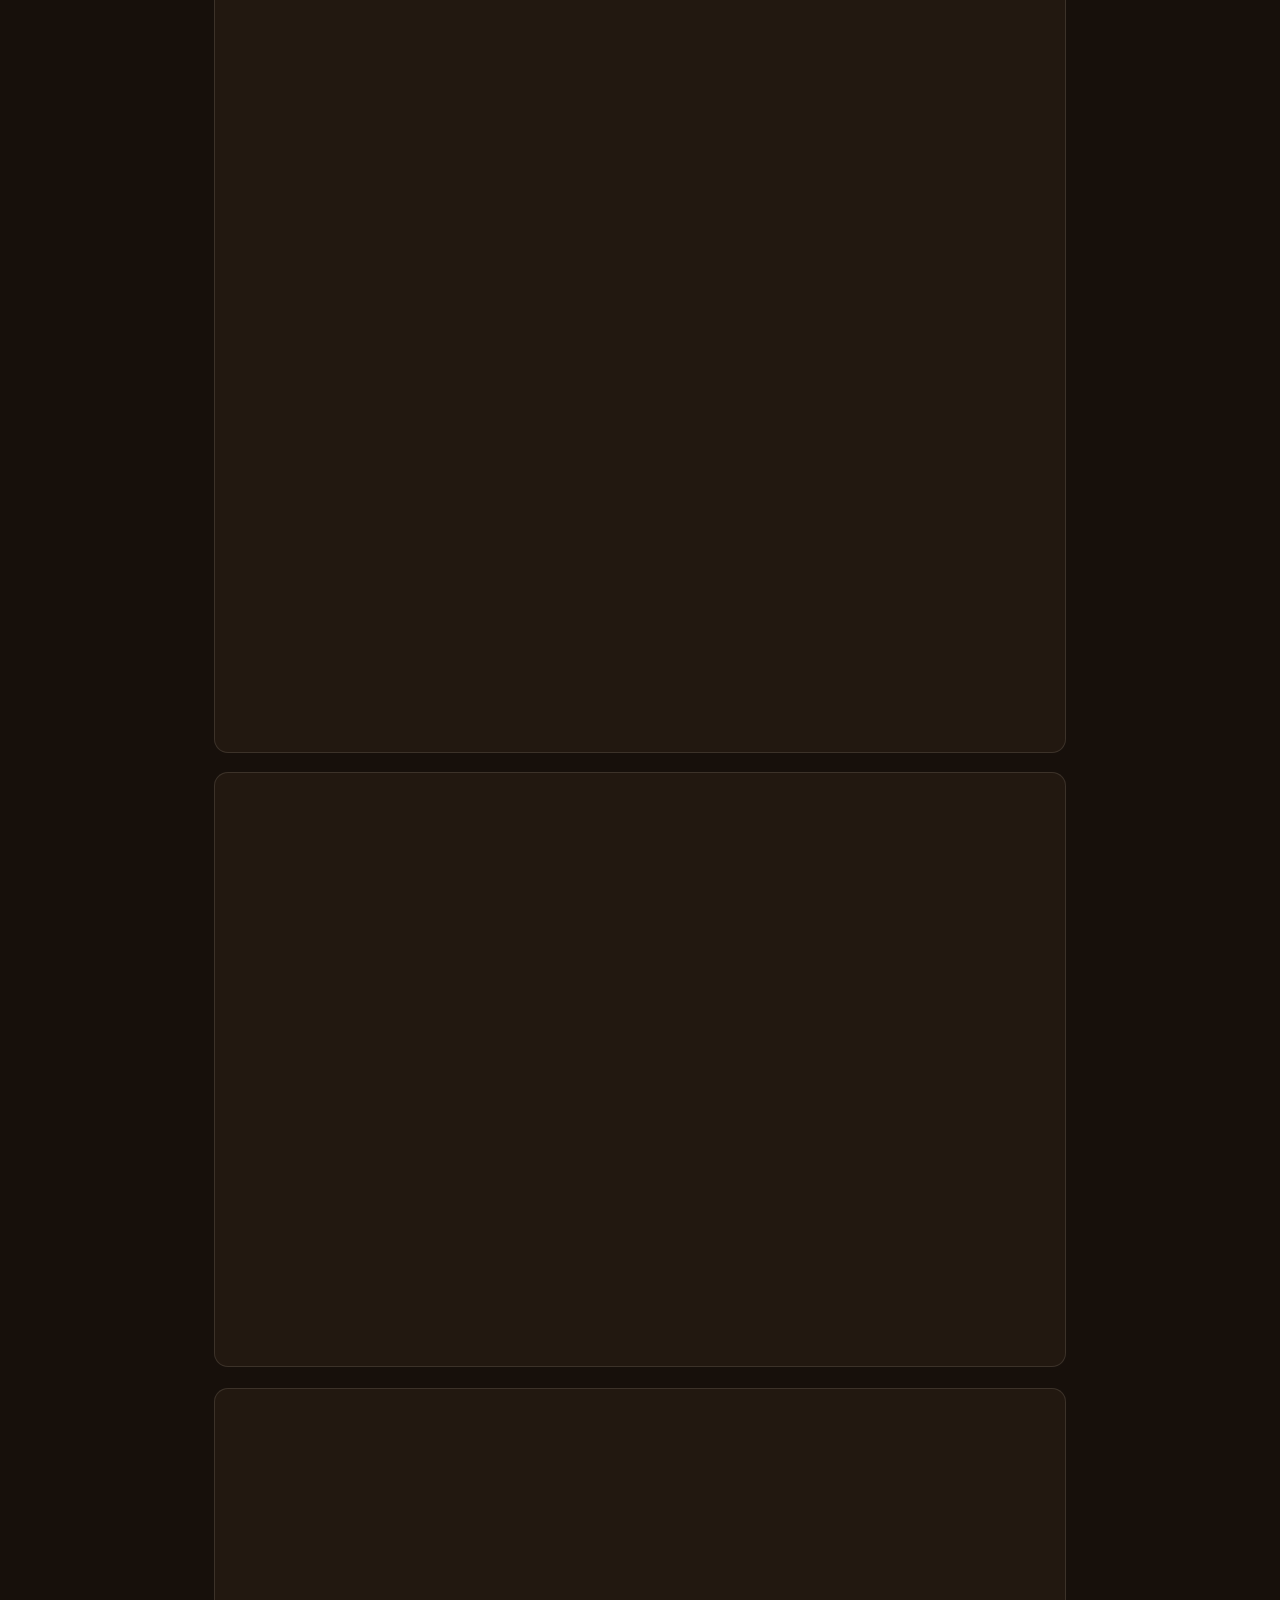
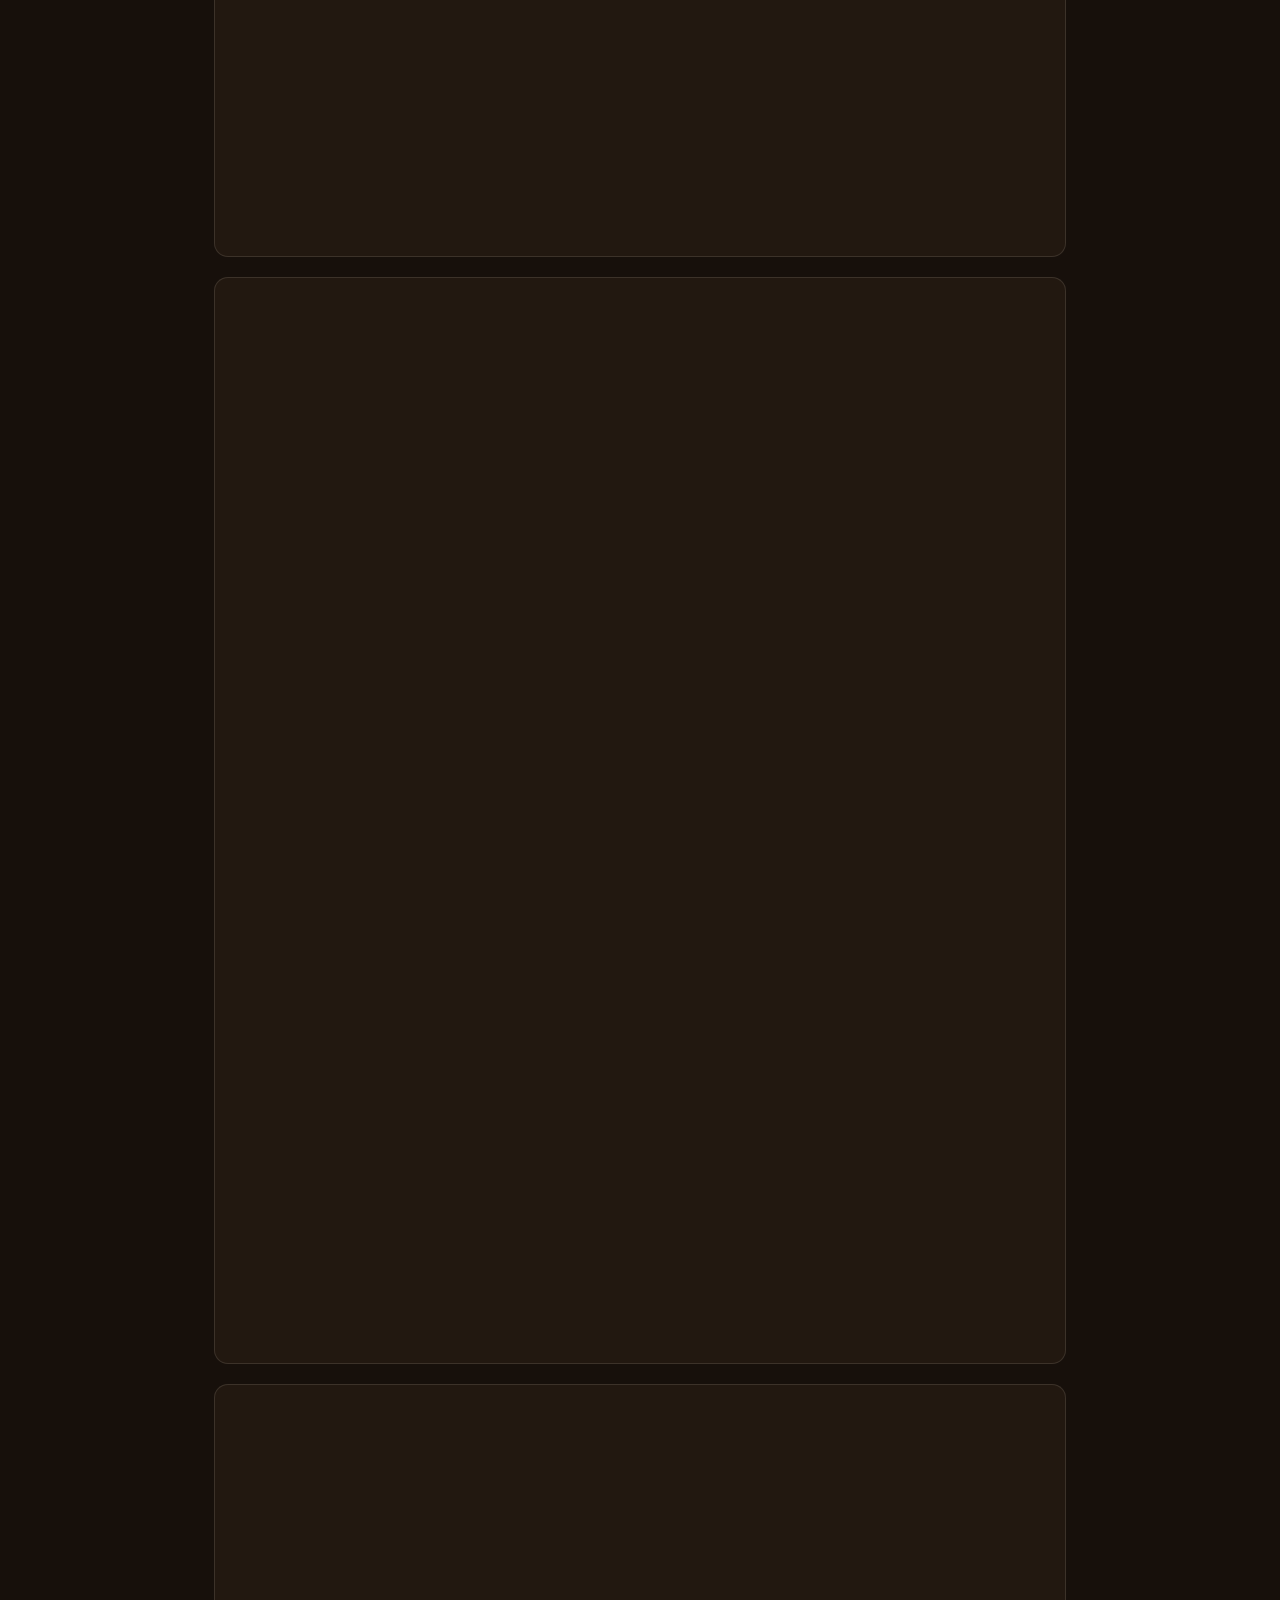
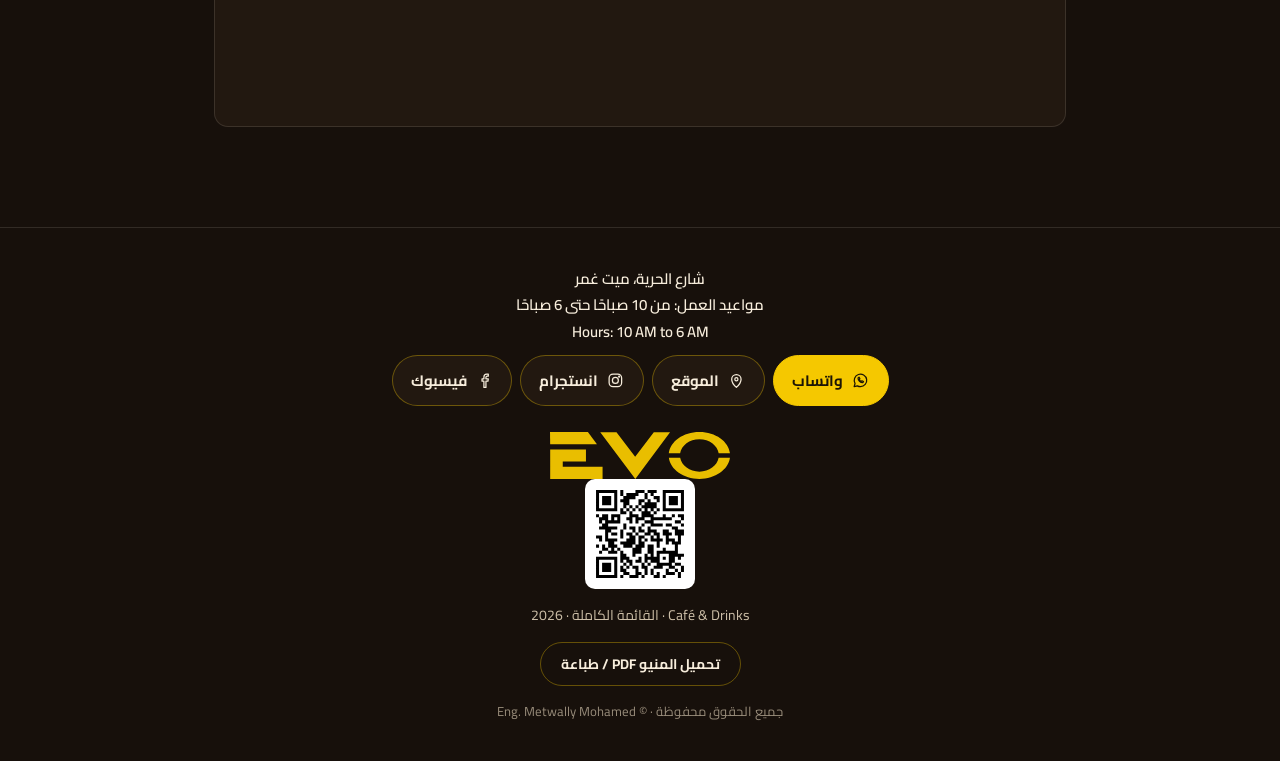
==== commit 229a11ab: "DB-driven menu (012), admin menu editor, menu-db.js with cache, theme presets + accent, print/PDF bu" ====
--- a/index.html
+++ b/index.html
@@ -400,17 +400,11 @@
     </svg>
   <img class="qr" src="assets/qr-menu.svg" alt="QR code لفتح المنيو" width="110" height="110">
   <div class="footer-sub">Café & Drinks · القائمة الكاملة · 2026</div>
-  <button class="print-btn" onclick="window.print()">طباعة المنيو</button>
+  <button class="print-btn" onclick="window.print()">تحميل المنيو PDF / طباعة</button>
   <div class="footer-copy">جميع الحقوق محفوظة · © Eng. Metwally Mohamed</div>
 </footer>
 
-<script src="features/data/data.config.js" defer></script>
-<script src="features/data/data.js" defer></script>
-<script src="features/nav/nav.js" defer></script>
-<script src="features/menu/photos.config.js" defer></script>
-<script src="features/menu/menu.js" defer></script>
-<script src="features/contact/contact.config.js" defer></script>
-<script src="features/contact/contact.js" defer></script>
-<script src="features/cart/cart.js" defer></script>
+<script src="features/data/data.config.js"></script>
+<script src="features/data/menu-db.js"></script>
 </body>
 </html>
--- a/features/data/data.css
+++ b/features/data/data.css
@@ -12,3 +12,7 @@
   font-weight: 700;
   vertical-align: middle;
 }
+
+/* item photos from the admin menu editor */
+.item.has-img { display: flex; align-items: center; gap: 12px; }
+.item-img { width: 56px; height: 56px; border-radius: 10px; object-fit: cover; flex: none; border: 1px solid var(--line); }
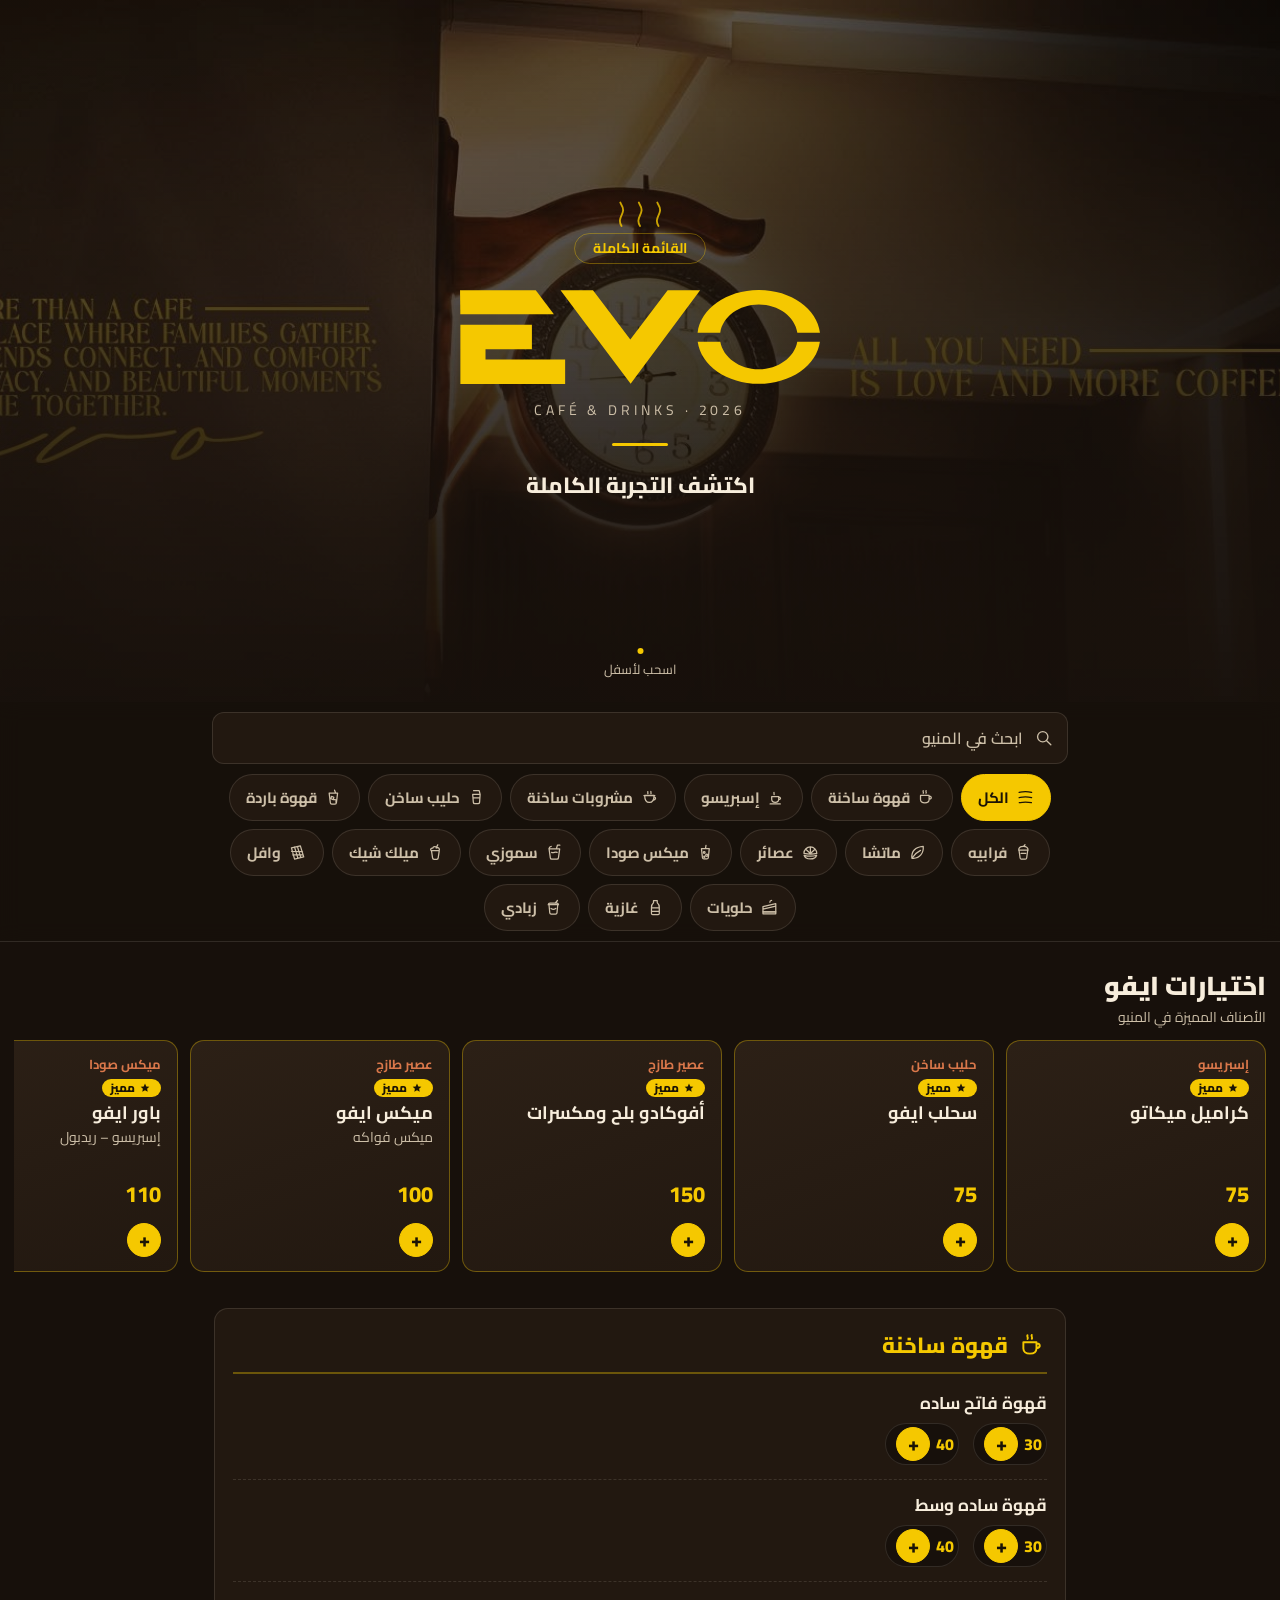
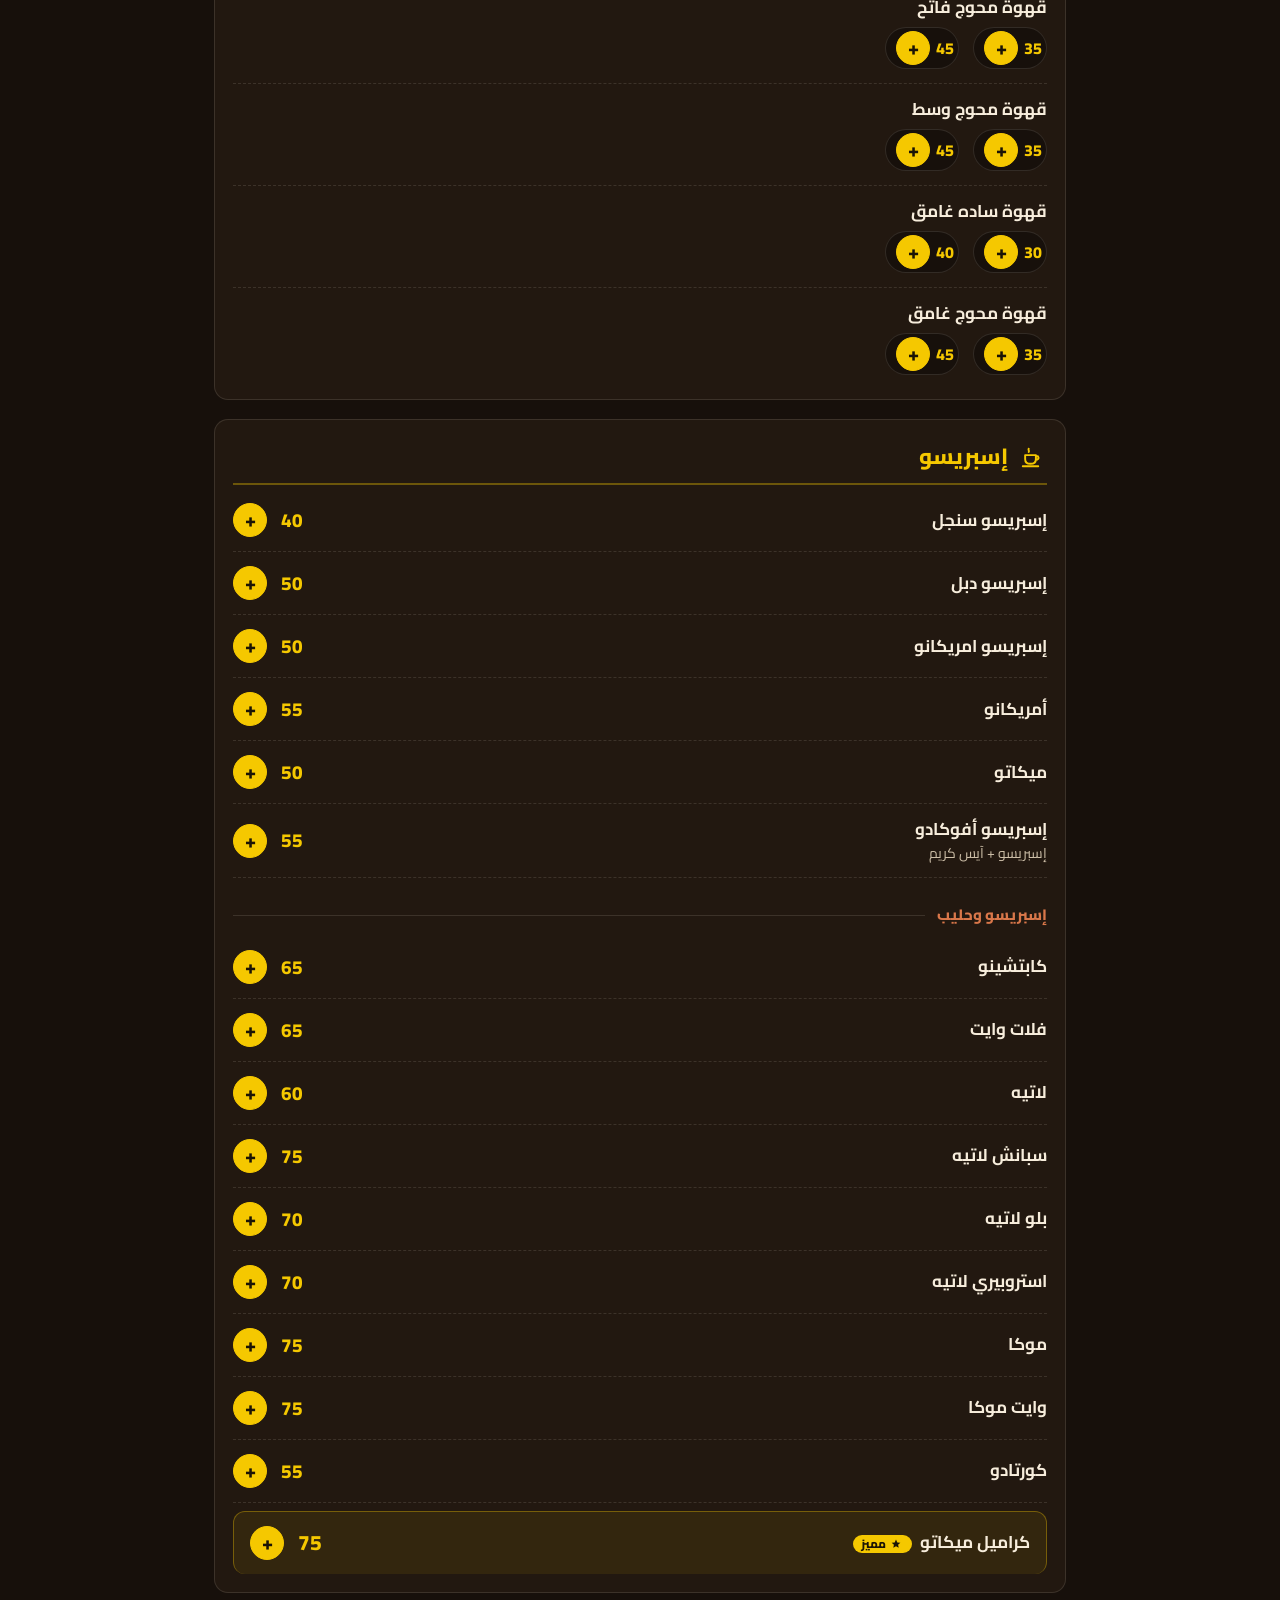
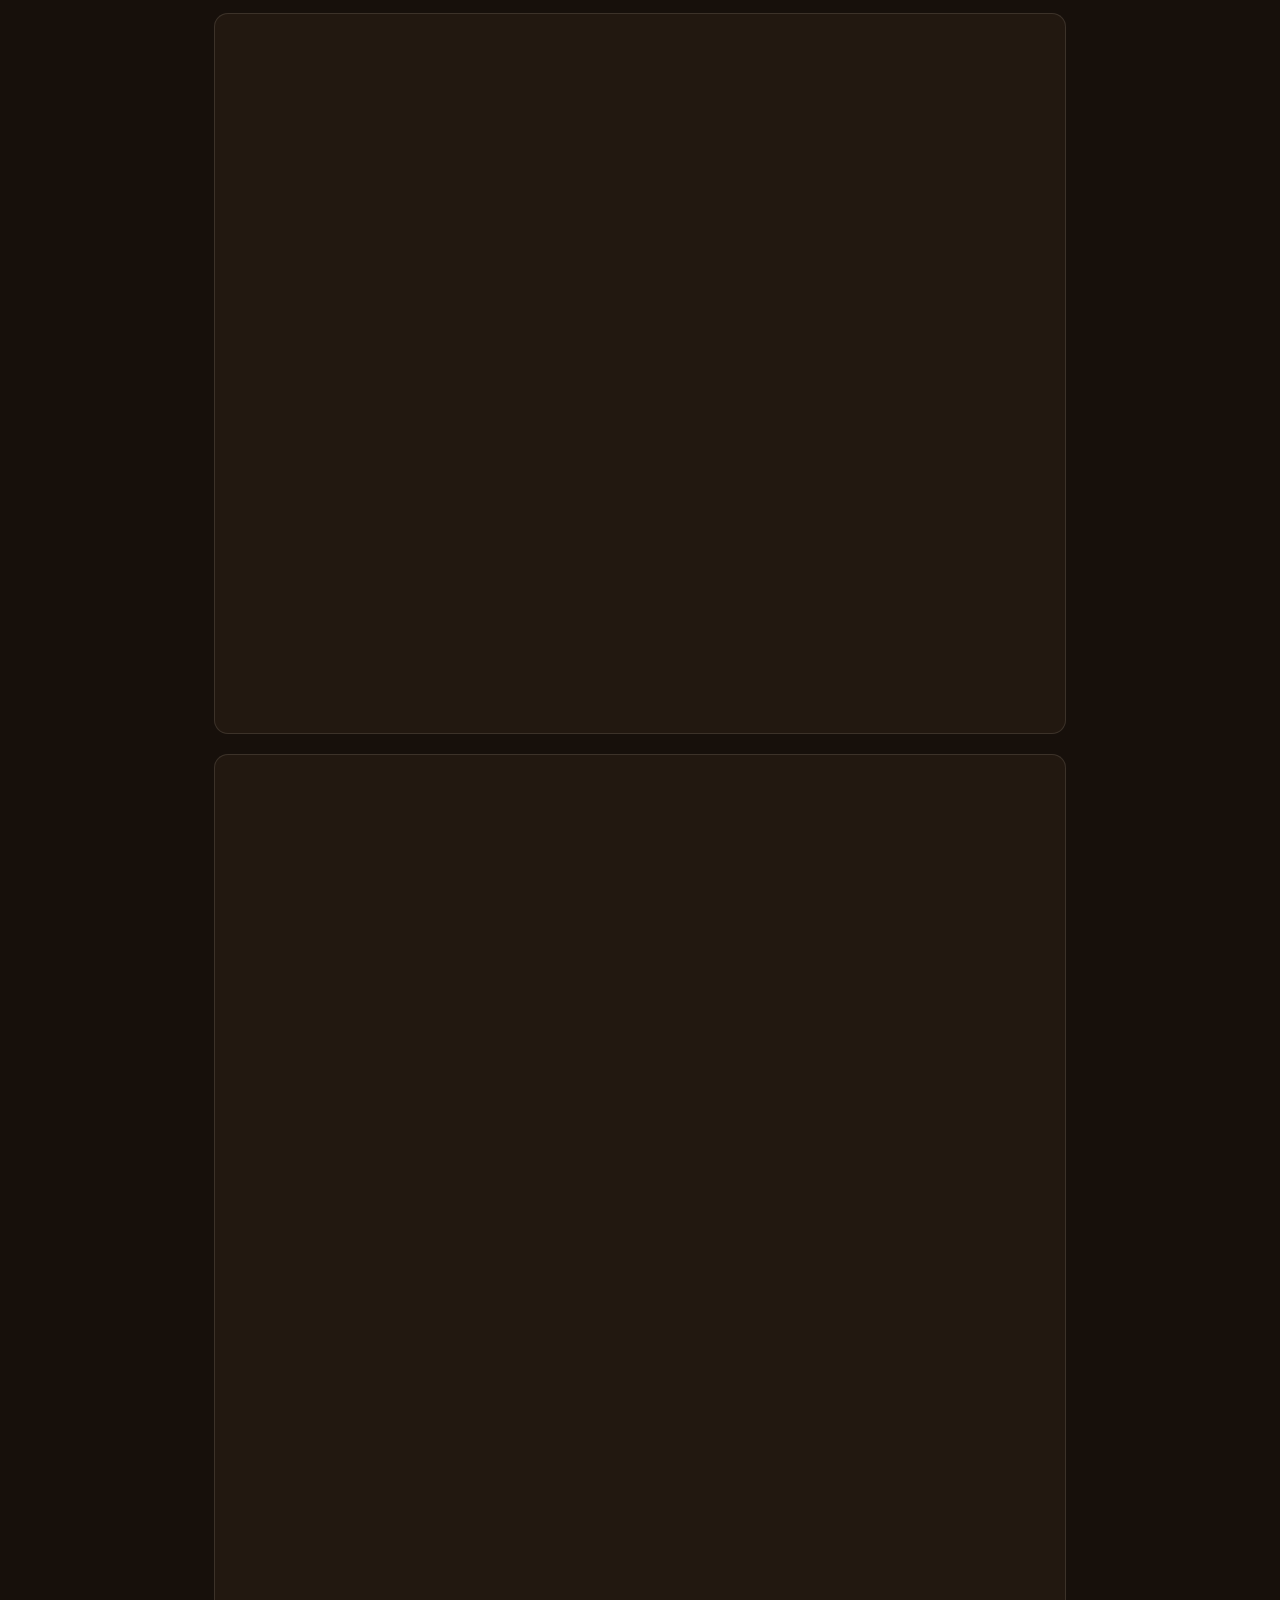
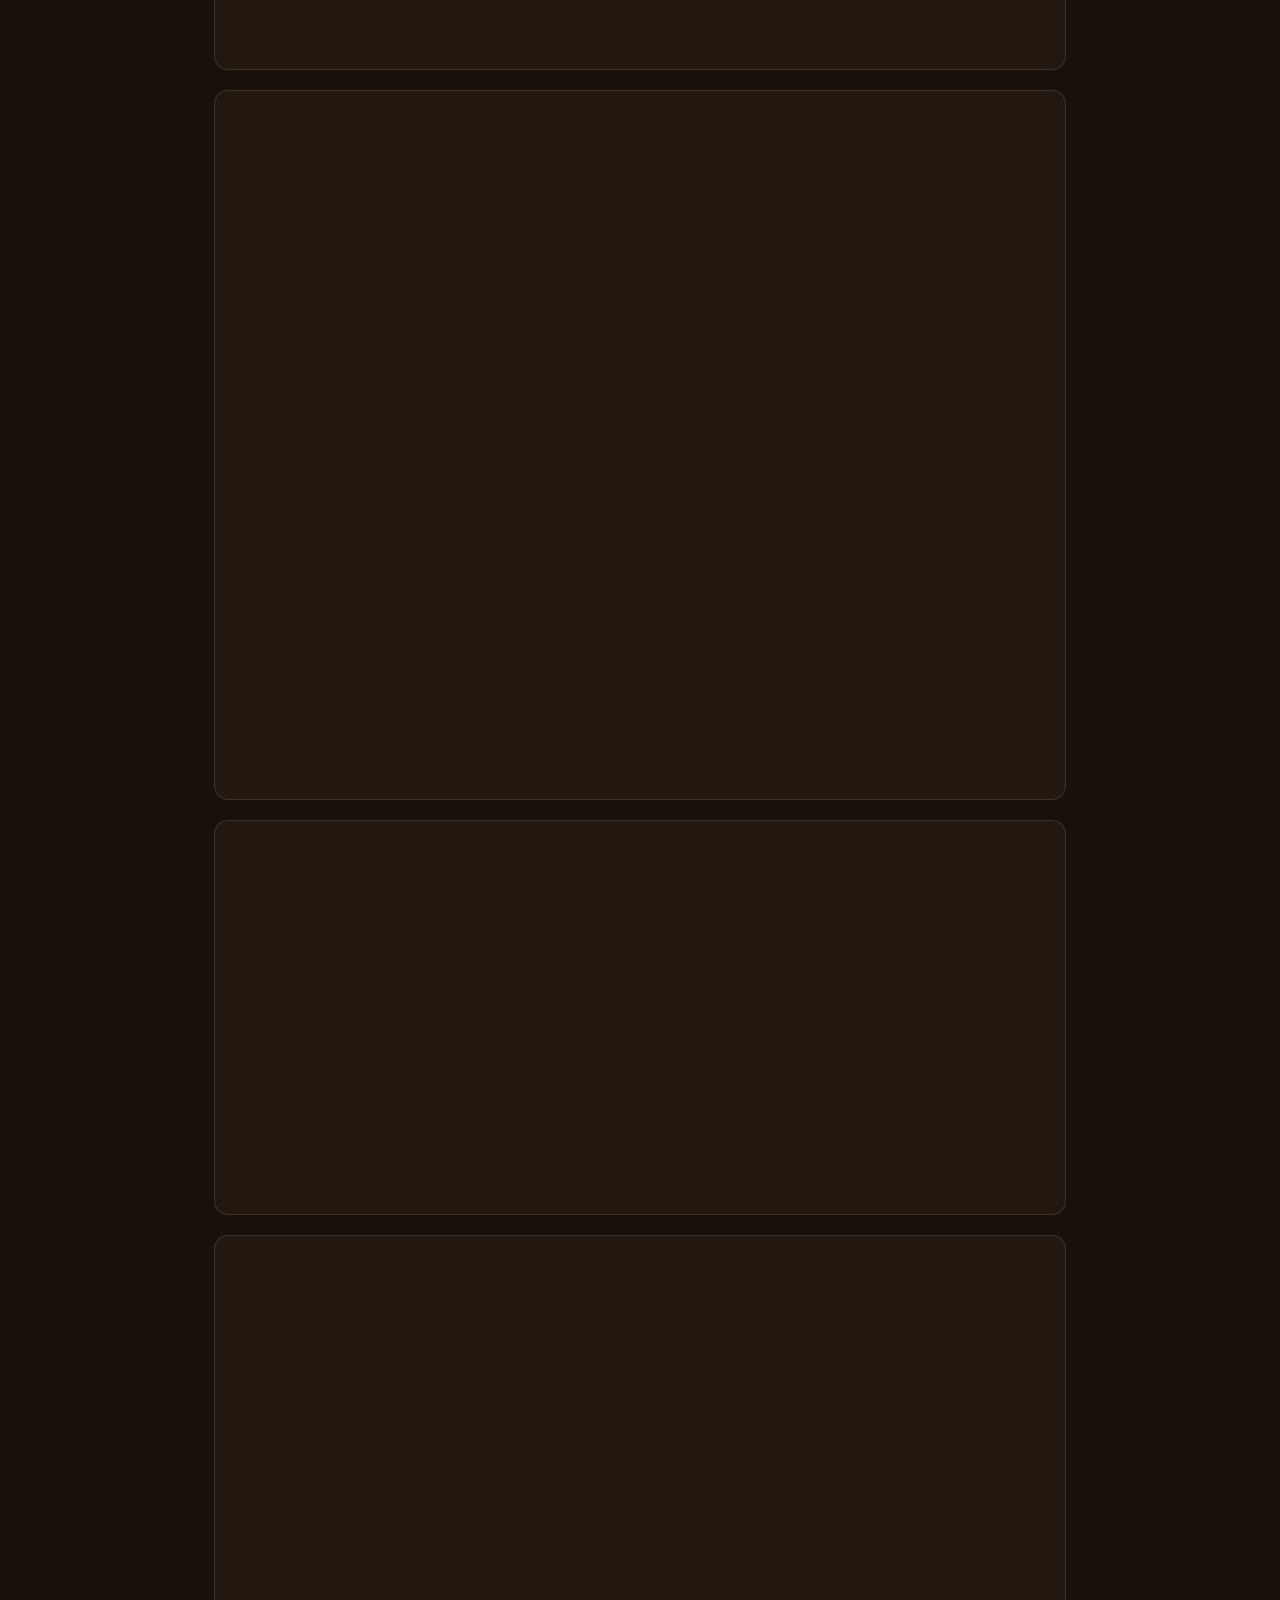
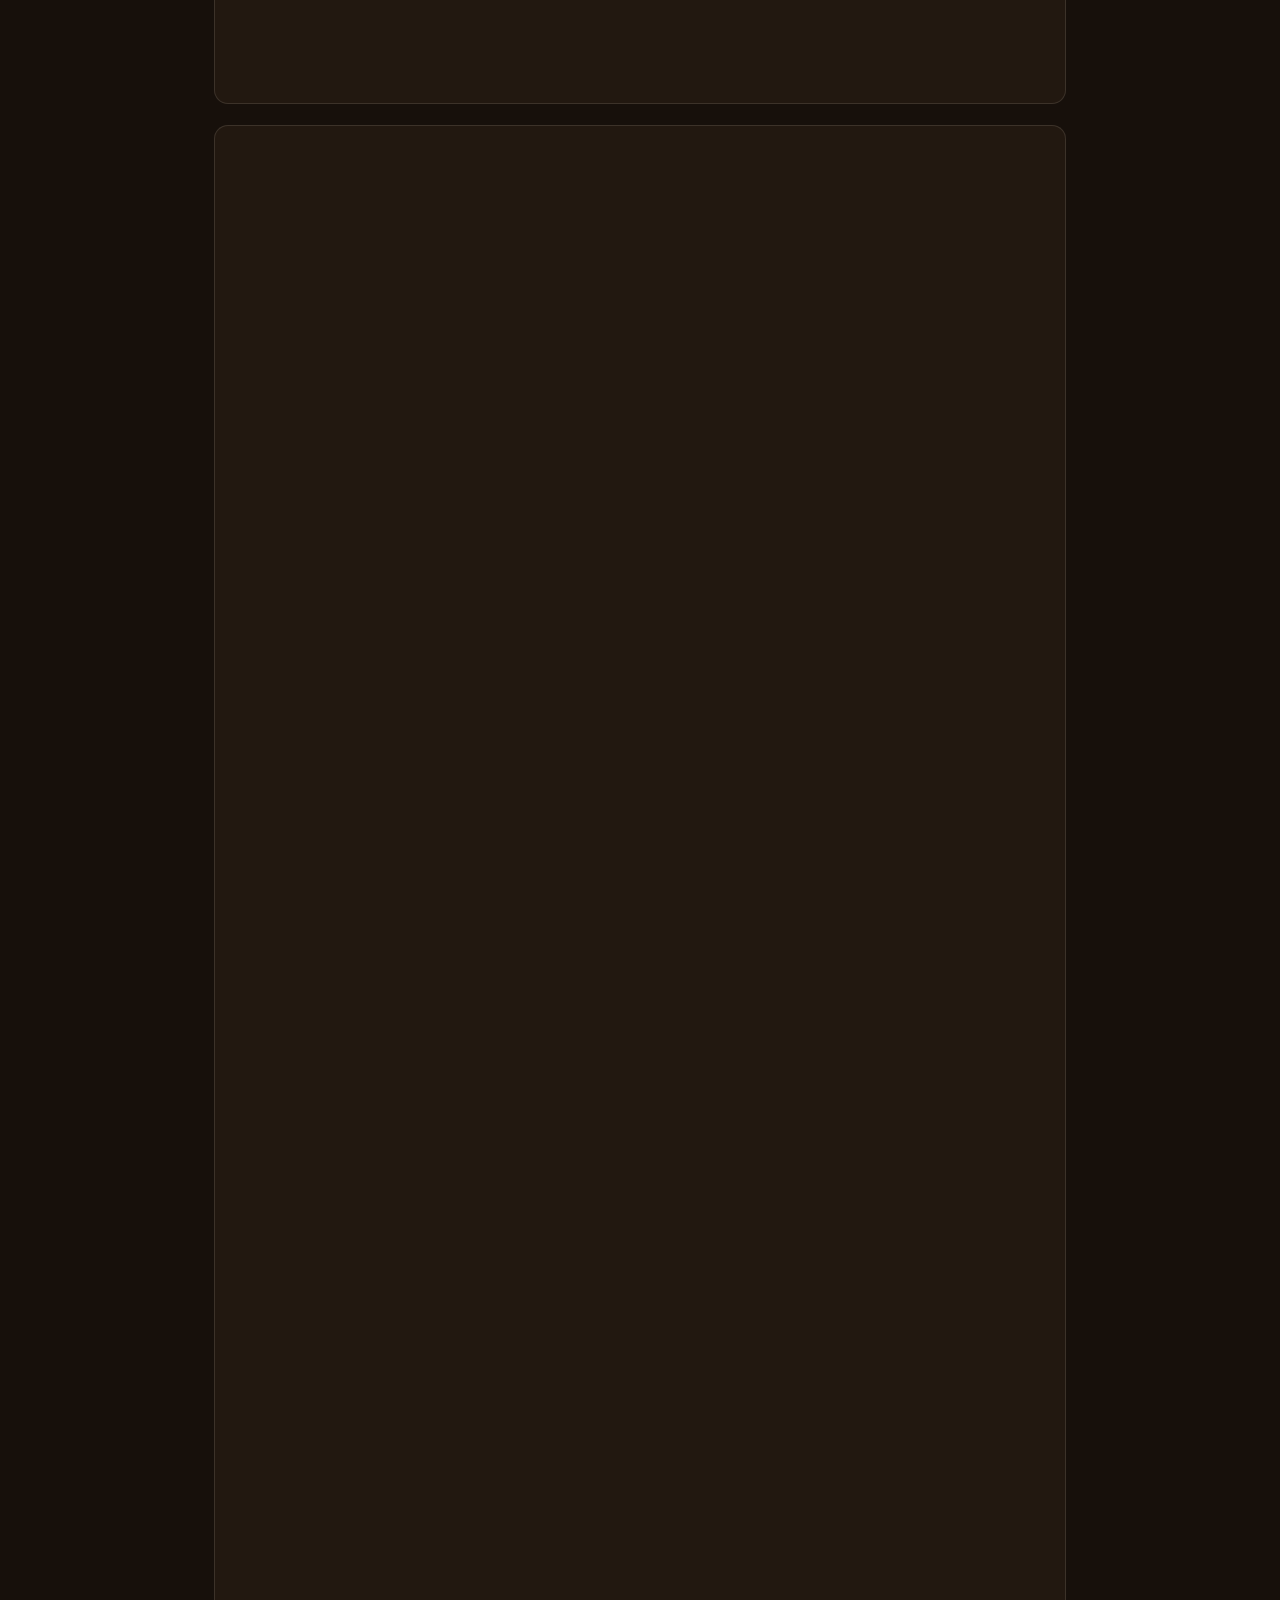
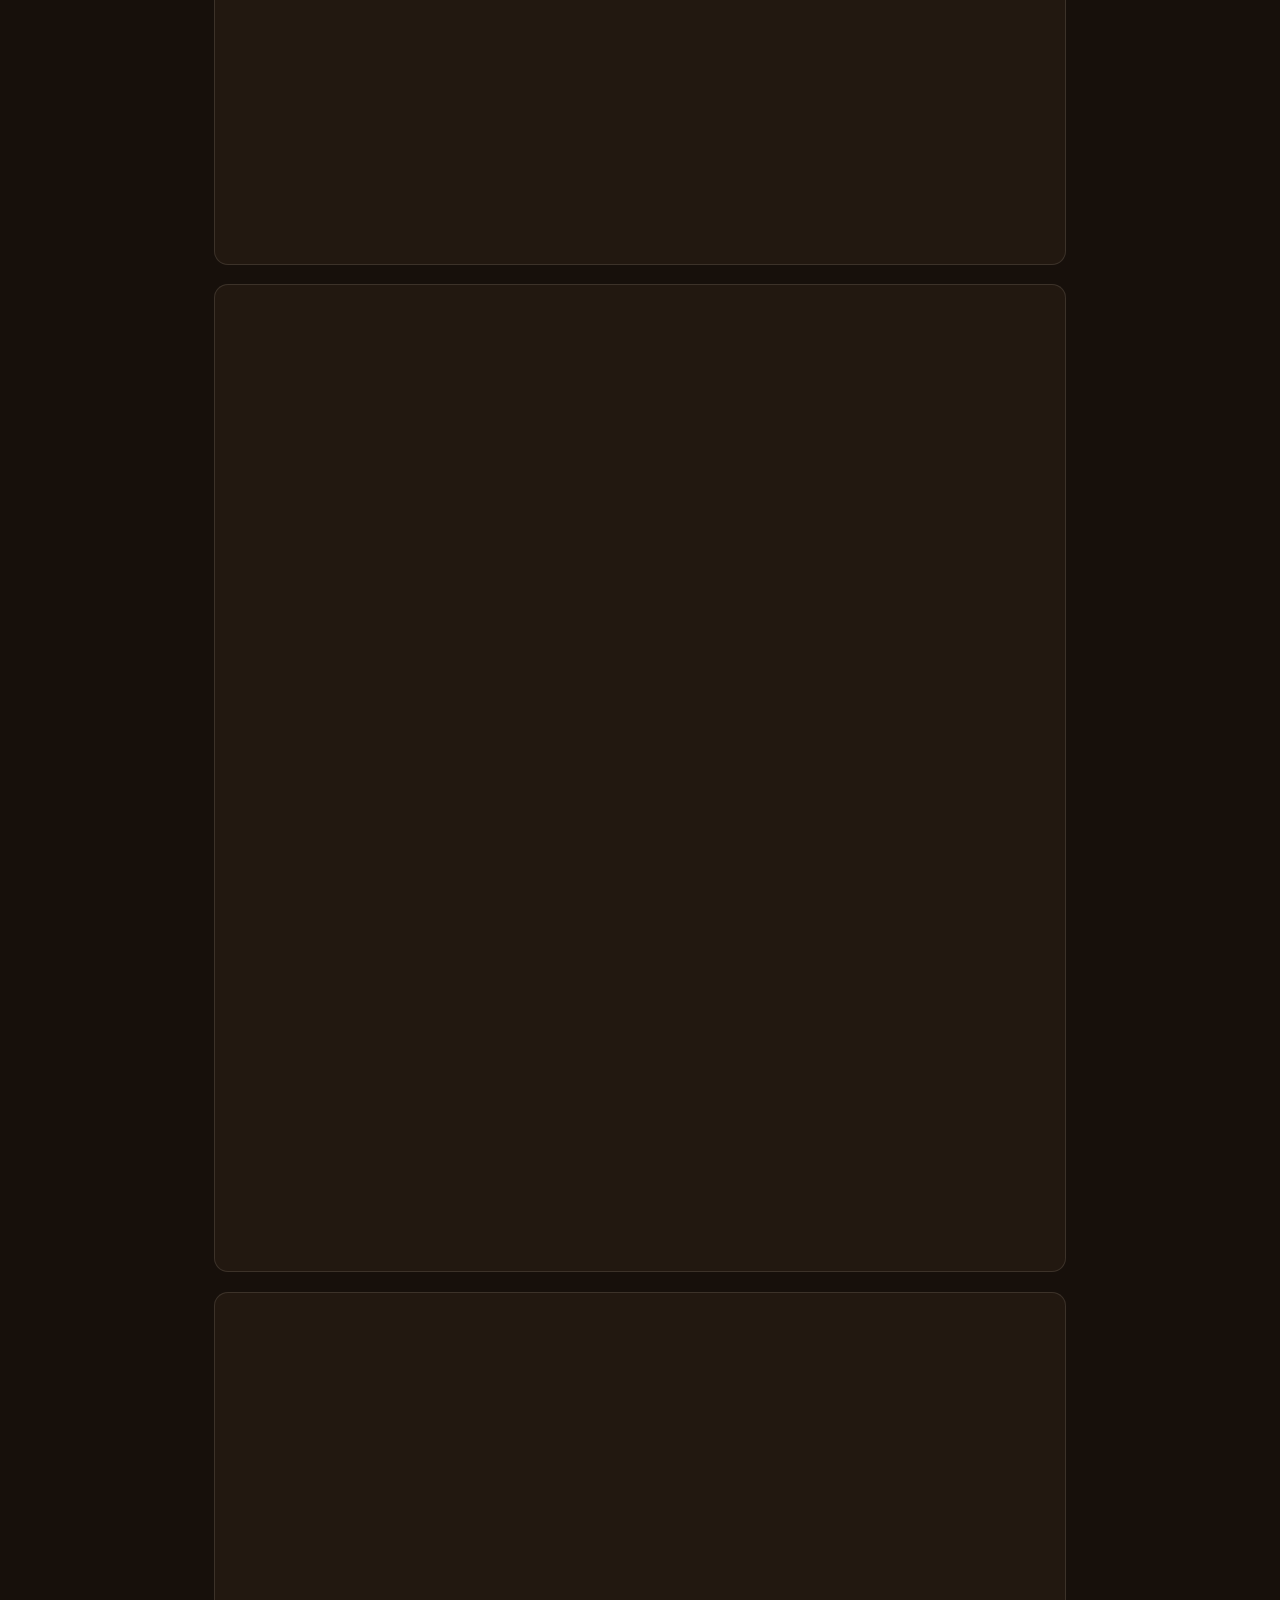
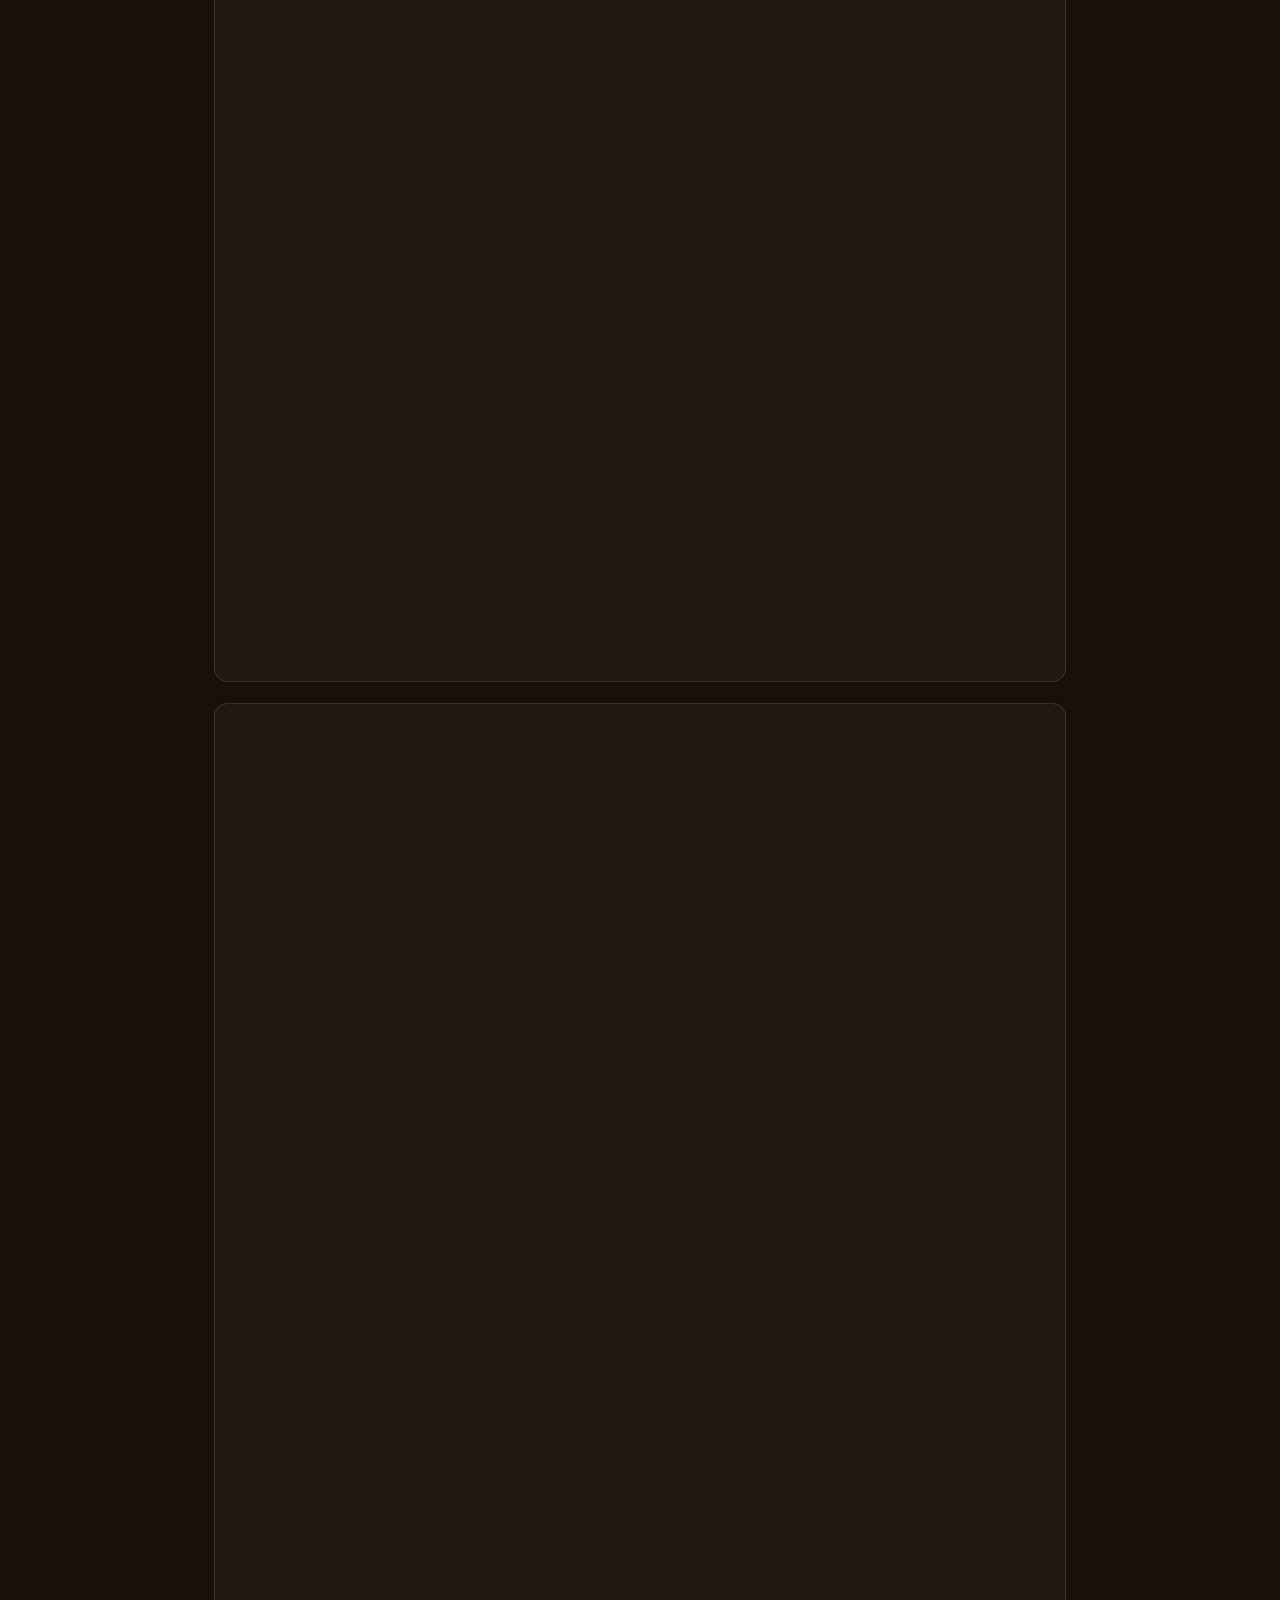
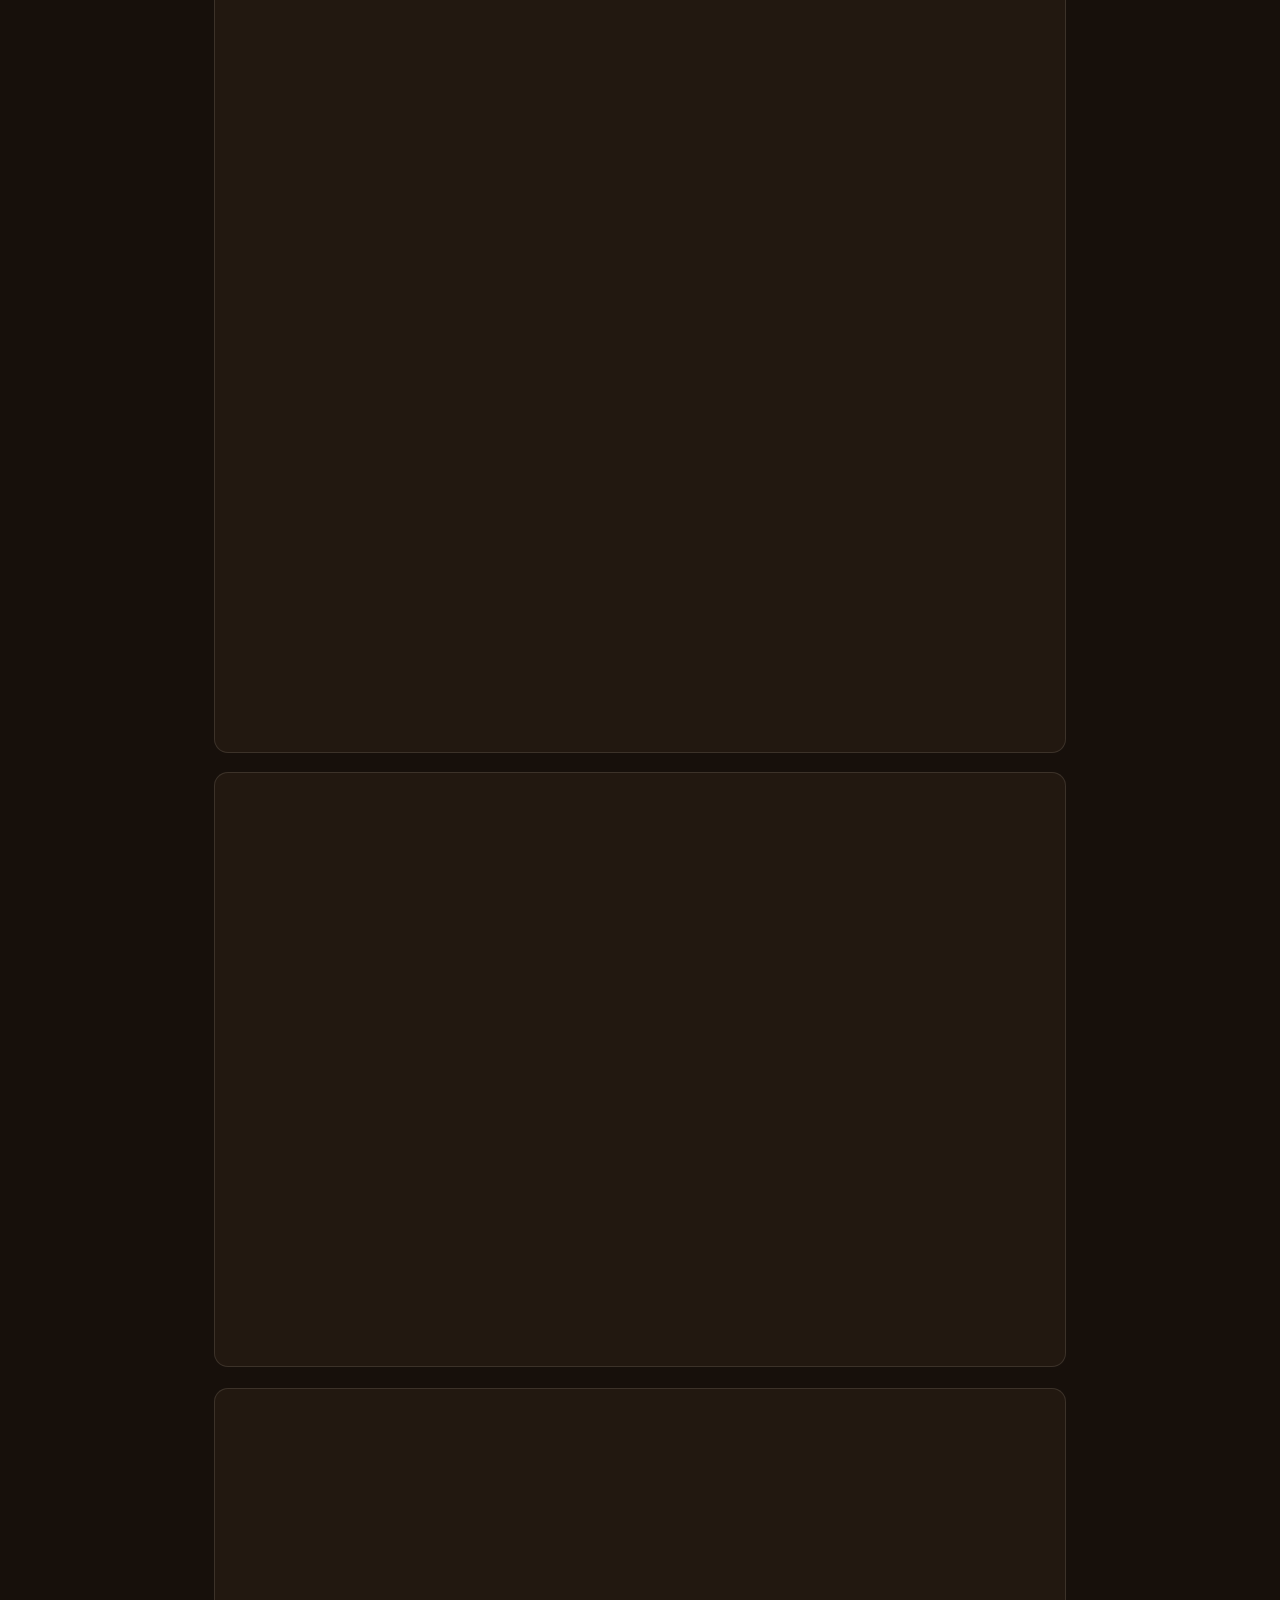
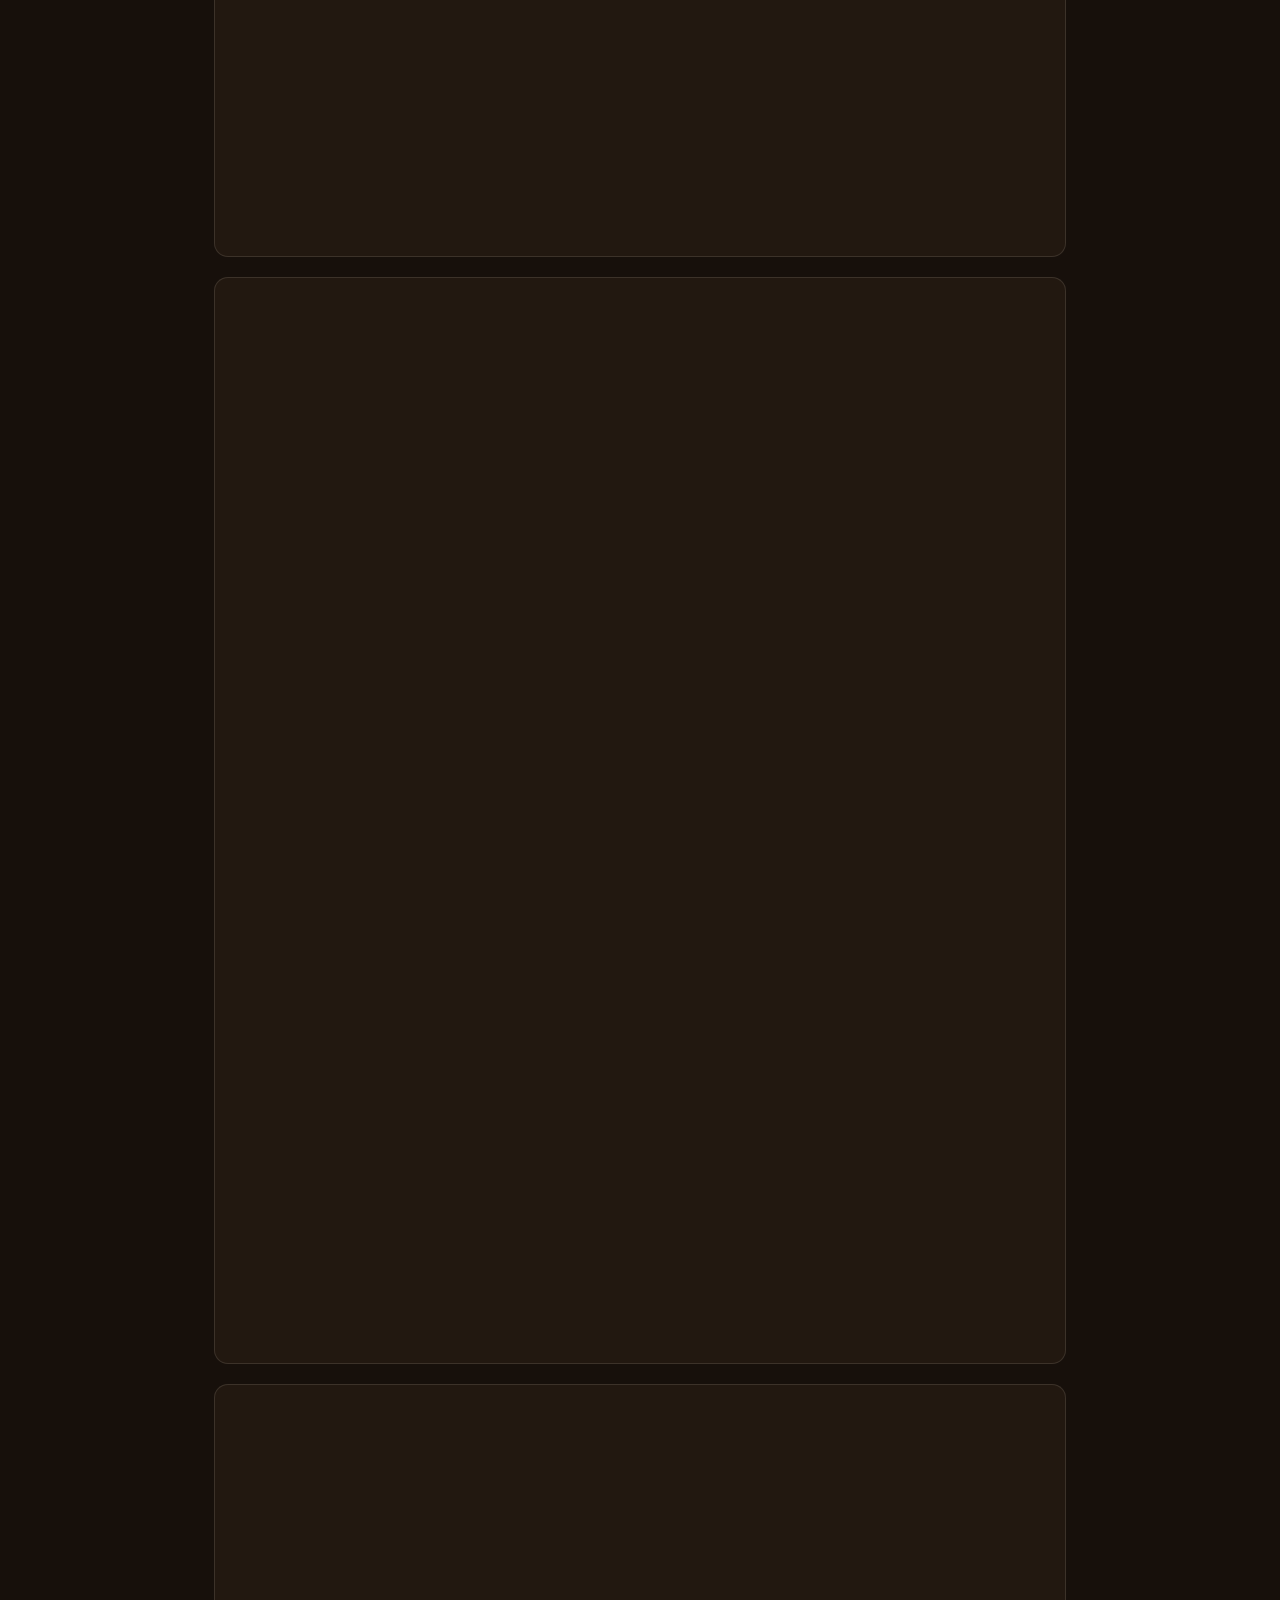
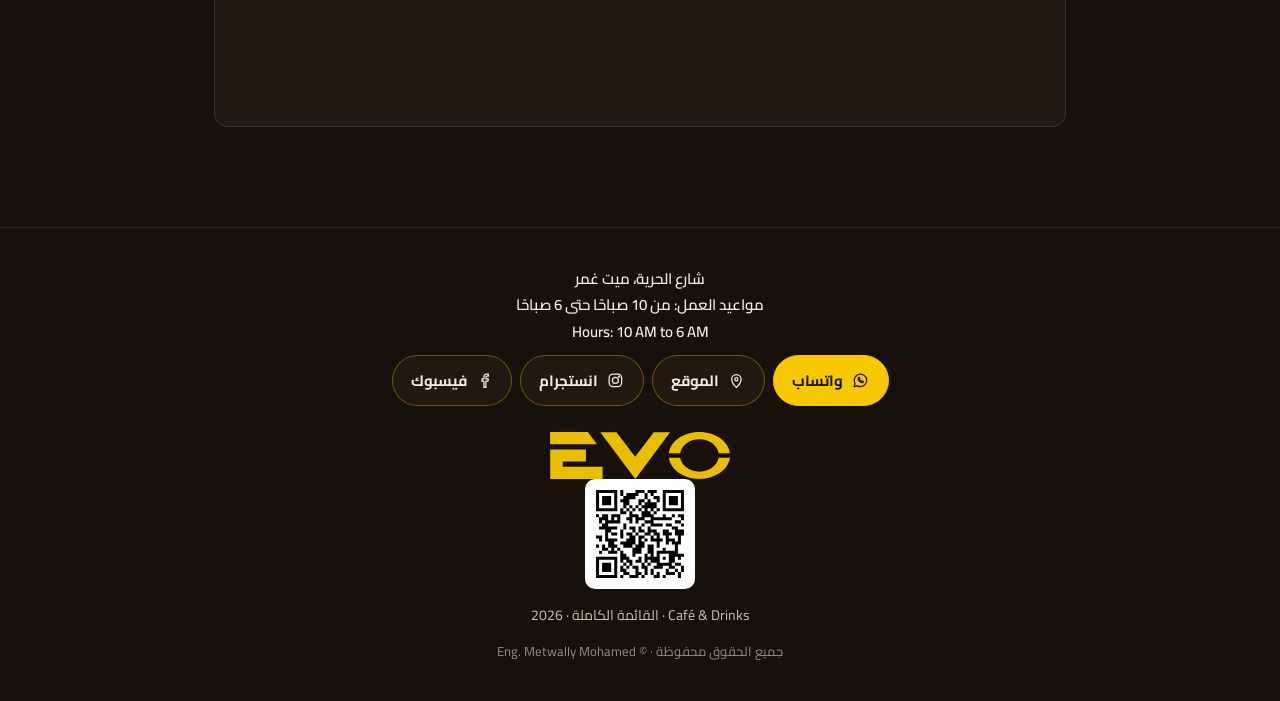
==== commit 11f7dbef: "Cashier permissions (013), remove print button from customer menu, README" ====
--- a/index.html
+++ b/index.html
@@ -400,7 +400,6 @@
     </svg>
   <img class="qr" src="assets/qr-menu.svg" alt="QR code لفتح المنيو" width="110" height="110">
   <div class="footer-sub">Café & Drinks · القائمة الكاملة · 2026</div>
-  <button class="print-btn" onclick="window.print()">تحميل المنيو PDF / طباعة</button>
   <div class="footer-copy">جميع الحقوق محفوظة · © Eng. Metwally Mohamed</div>
 </footer>
 
--- a/features/footer/footer.css
+++ b/features/footer/footer.css
@@ -4,4 +4,3 @@
 .footer-copy { font-size: 13px; color: var(--text-soft); opacity: .7; margin-top: 1rem; }
 
 .qr { display: block; margin: 0 auto 1rem; background: #fff; padding: 8px; border-radius: 10px; }
-.print-btn { margin-top: 1rem; font: 700 14px var(--font); color: var(--text); background: none; border: 1px solid var(--line-strong); border-radius: 999px; padding: 8px 20px; cursor: pointer; }
